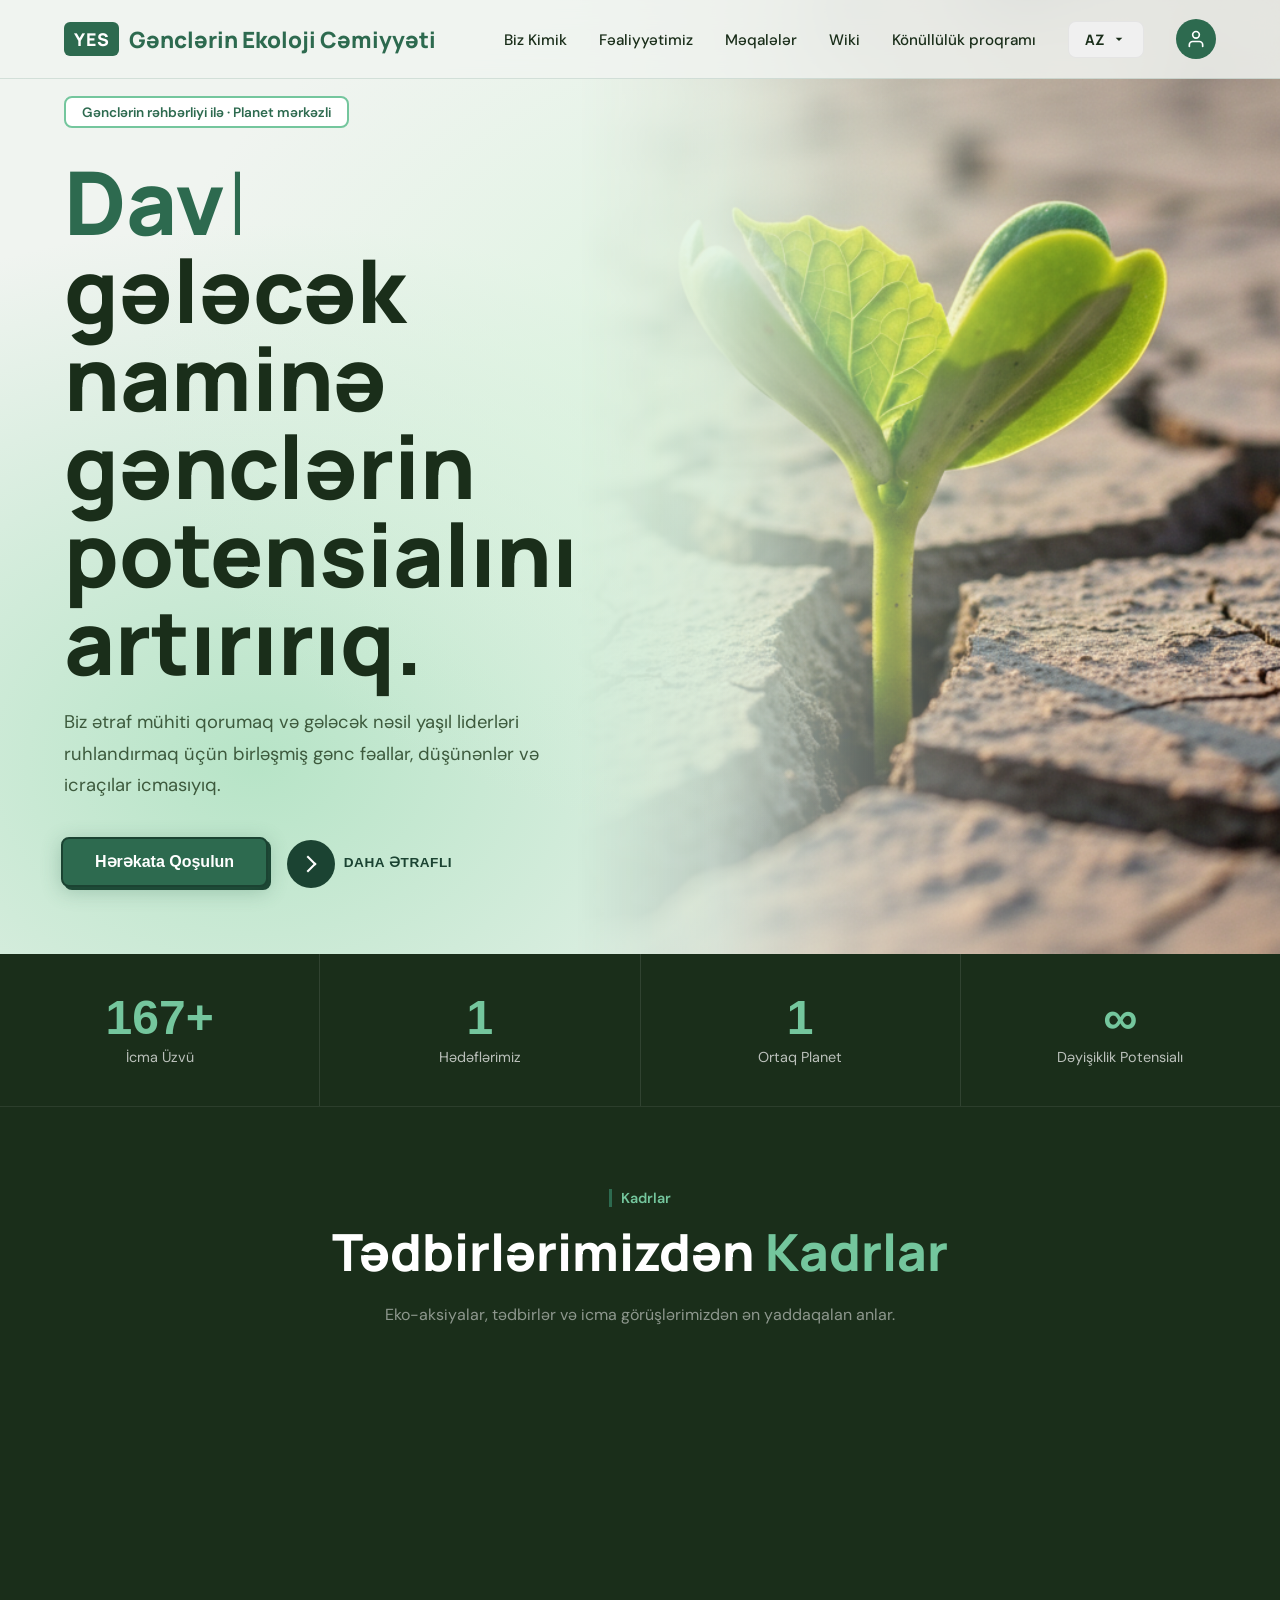
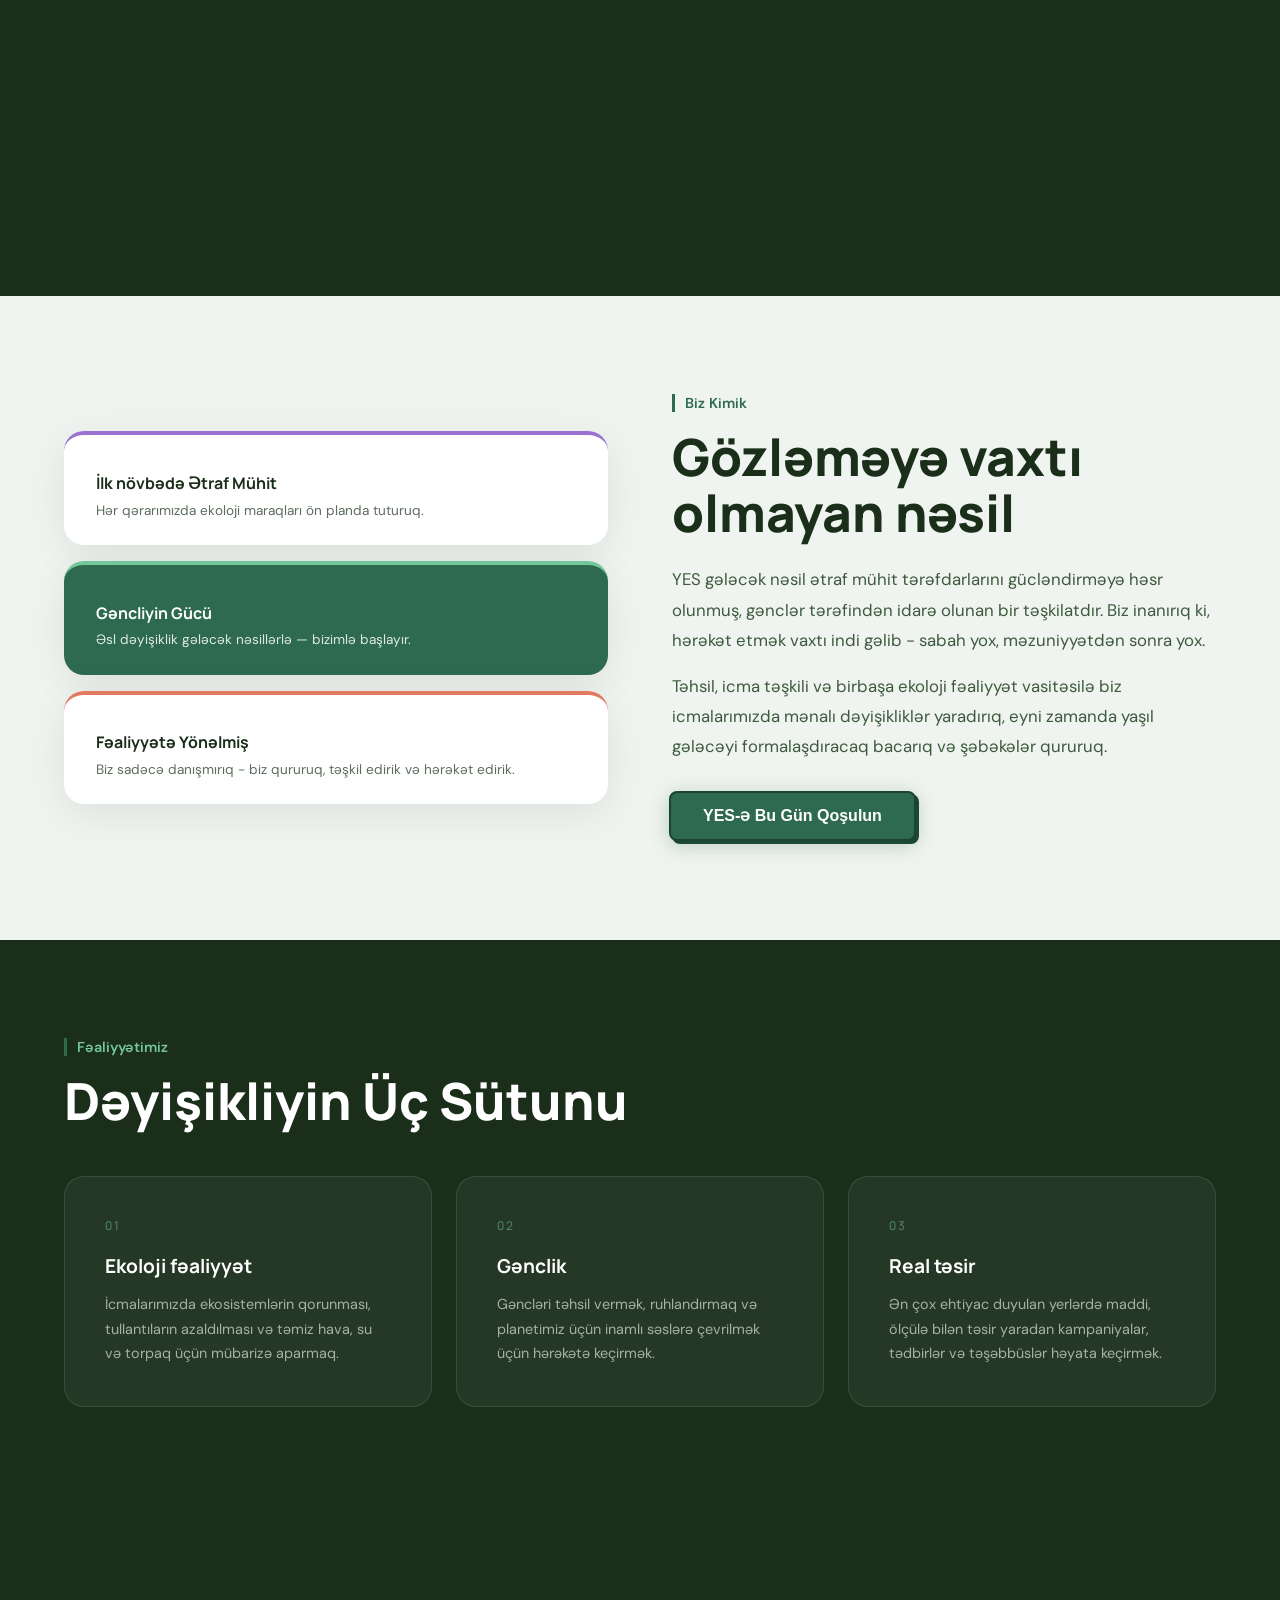
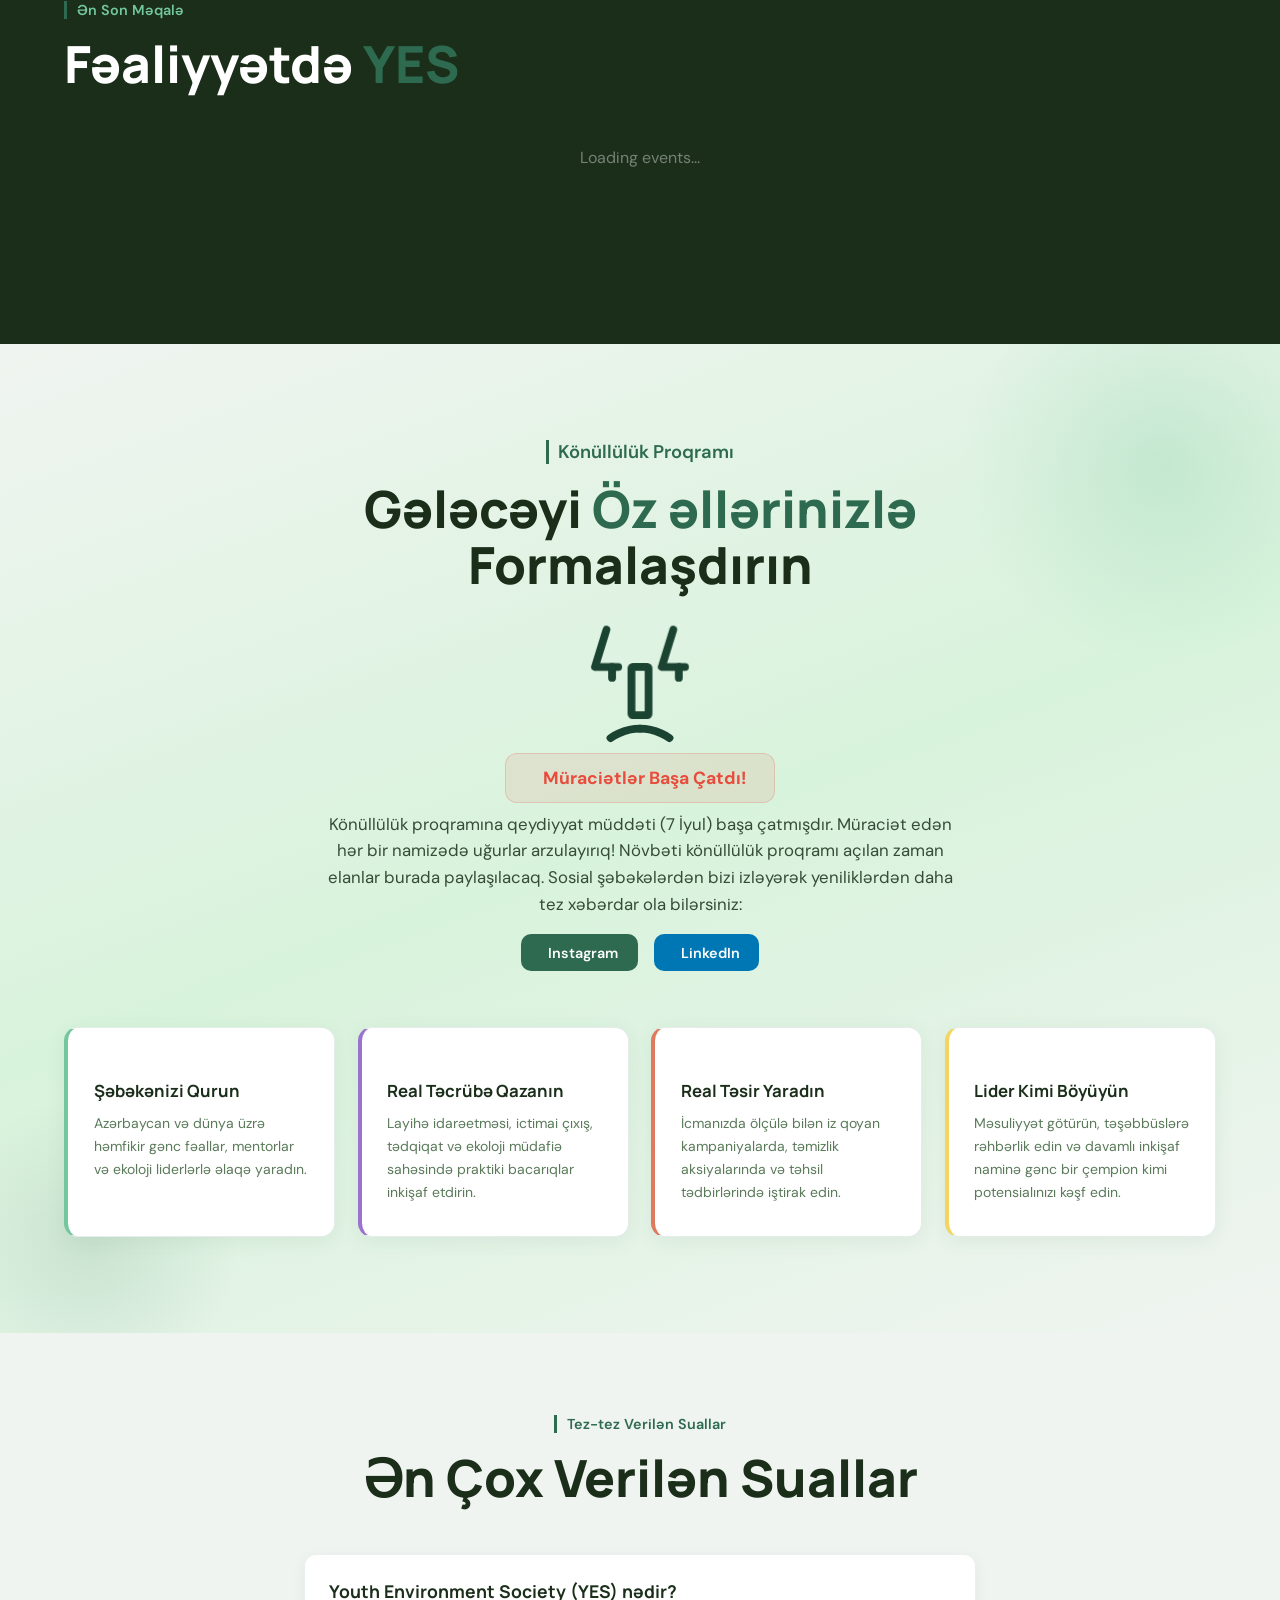
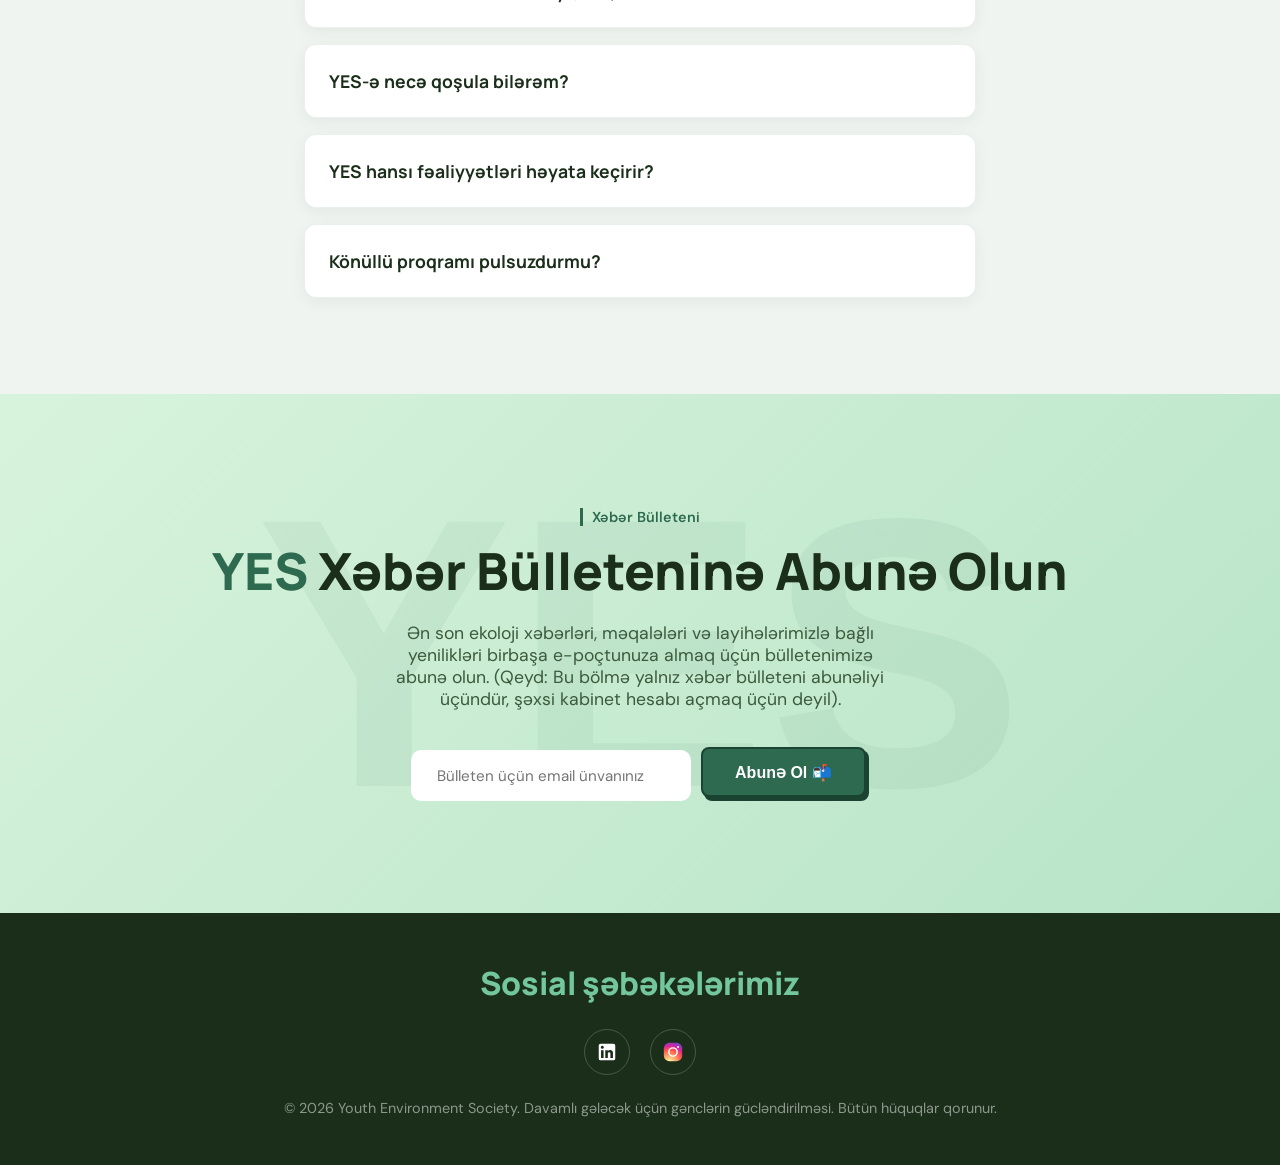
==== az/index.html @ 0f1dcfd1 "Replace auth modal with Uiverse monkey card (ilkhoeri) - animated avatar with show/hide password" ====
<!DOCTYPE html>
<html lang="az">

<head>
  <base href="../">
  <meta charset="UTF-8">
  <meta name="viewport" content="width=device-width, initial-scale=1.0">
  <title>Youth Environment Society — Gənclər Ekoloji Cəmiyyəti (YES)</title>
  <link rel="alternate" hreflang="az" href="https://youthensoc.org/az/" />
  <link rel="alternate" hreflang="en" href="https://youthensoc.org/" />
  <link rel="alternate" hreflang="x-default" href="https://youthensoc.org/" />
  <link
    href="https://fonts.googleapis.com/css2?family=Manrope:wght@700;800&family=DM+Sans:opsz,wght@9..40,400;9..40,500;9..40,600&display=swap"
    rel="stylesheet">
  <link rel="stylesheet" href="https://unpkg.com/@phosphor-icons/web@2.1.1/src/regular/style.css">
  <link rel="apple-touch-icon" sizes="180x180" href="favicon/apple-touch-icon.png">
  <link rel="icon" type="image/png" sizes="32x32" href="favicon/favicon-32x32.png">
  <link rel="icon" type="image/png" sizes="16x16" href="favicon/favicon-16x16.png">
  <link rel="manifest" href="favicon/site.webmanifest">
  <link rel="shortcut icon" href="favicon/favicon.ico">
  <link rel="stylesheet" href="css/accessibility.css?v=2.1">

  <!-- SEO Meta Tags -->
  <meta name="description"
    content="Youth Environment Society (YES) — Azərbaycanın gənc ekoloji liderləri üçün platforma. Könüllülük, ekoloji təhsil və davamlı gələcək naminə fəaliyyət.">
  <meta name="keywords"
    content="youth environment society, YES Azerbaijan, ekoloji gənclər, könüllülük, davamlılıq, ətraf mühit">
  <meta name="robots" content="index, follow">
  <meta name="author" content="Youth Environment Society — YES">
  <link rel="canonical" href="https://youthensoc.org/">

  <!-- Open Graph / Social Media -->
  <meta property="og:type" content="website">
  <meta property="og:url" content="https://youthensoc.org/">
  <meta property="og:title" content="Youth Environment Society — YES">
  <meta property="og:description"
    content="Empowering the next generation of environmental advocates for a sustainable future. Join Azerbaijan's youth-led green movement.">
  <meta property="og:image" content="https://youthensoc.org/plant-image.png">
  <meta property="og:image:width" content="1200">
  <meta property="og:image:height" content="630">
  <meta property="og:image:alt" content="Youth Environment Society — YES">
  <meta property="og:locale" content="en_US">
  <meta property="og:locale:alternate" content="az_AZ">
  <meta property="og:site_name" content="Youth Environment Society — YES">

  <!-- Twitter -->
  <meta name="twitter:card" content="summary_large_image">
  <meta name="twitter:url" content="https://youthensoc.org/">
  <meta name="twitter:title" content="Youth Environment Society — YES">
  <meta name="twitter:description"
    content="Empowering the next generation of environmental advocates for a sustainable future.">
  <meta name="twitter:image" content="https://youthensoc.org/plant-image.png">
  <meta name="twitter:site" content="@youthensoc">

  <!-- JSON-LD: Organization -->
  <script type="application/ld+json">
  {
    "@context": "https://schema.org",
    "@type": "Organization",
    "name": "Youth Environment Society",
    "alternateName": "YES",
    "url": "https://youthensoc.org/",
    "logo": "https://youthensoc.org/favicon/apple-touch-icon.png",
    "image": "https://youthensoc.org/plant-image.png",
    "description": "Youth Environment Society (YES) is a youth-led organization in Azerbaijan dedicated to empowering the next generation of environmental advocates through education, community organizing, and direct environmental action.",
    "foundingDate": "2024",
    "areaServed": "Azerbaijan",
    "knowsAbout": ["Environmental Advocacy", "Sustainability", "Youth Empowerment", "Climate Change", "Ecology"],
    "sameAs": [
      "https://www.instagram.com/youthensoc",
      "https://www.linkedin.com/company/youth-environment-society-yes/"
    ],
    "contactPoint": {
      "@type": "ContactPoint",
      "contactType": "General Inquiry",
      "url": "https://youthensoc.org/#join"
    }
  }
  </script>

  <!-- JSON-LD: FAQ -->
  <script type="application/ld+json">
  {
    "@context": "https://schema.org",
    "@type": "FAQPage",
    "mainEntity": [
      {
        "@type": "Question",
        "name": "What is Youth Environment Society (YES)?",
        "acceptedAnswer": {
          "@type": "Answer",
          "text": "Youth Environment Society (YES) is a youth-led environmental organization in Azerbaijan that empowers young people through education, community organizing, and direct environmental action for a sustainable future."
        }
      },
      {
        "@type": "Question",
        "name": "How can I join YES?",
        "acceptedAnswer": {
          "@type": "Answer",
          "text": "You can join YES by signing up on our website at youthensoc.org/#join or by registering as a volunteer through our volunteer program. It's free and open to all youth."
        }
      },
      {
        "@type": "Question",
        "name": "What does YES do?",
        "acceptedAnswer": {
          "@type": "Answer",
          "text": "YES focuses on three pillars: Environment (protecting ecosystems and advocating for clean air, water, and land), Youth (educating and mobilizing young people), and Action (running campaigns, events, and initiatives that create real impact)."
        }
      },
      {
        "@type": "Question",
        "name": "Is the volunteer program free?",
        "acceptedAnswer": {
          "@type": "Answer",
          "text": "Yes, the YES volunteer program is completely free to join and open to all youth. Registration takes only 2 minutes."
        }
      }
    ]
  }
  </script>


  <style>
    :root {
      --green: #2d6a4f;
      --lime: #74c69d;
      --bright: #b7e4c7;
      --yellow: #f4d35e;
      --pink: #e07a5f;
      --purple: #9b72cf;
      --bg: #f0f4f0;
      --dark: #1a2e1a;
    }

    * {
      margin: 0;
      padding: 0;
      box-sizing: border-box;
    }

    html {
      scroll-behavior: auto;
    }

    body {
      font-family: 'DM Sans', sans-serif;
      background: var(--bg);
      color: var(--dark);
      overflow-x: hidden;
    }

    /* NAV */
    nav {
      position: fixed;
      top: 0;
      width: 100%;
      z-index: 100;
      display: flex;
      align-items: center;
      justify-content: space-between;
      padding: 1.2rem 5%;
      background: rgba(240, 244, 240, 0.85);
      backdrop-filter: blur(12px);
      border-bottom: 1px solid rgba(45, 106, 79, 0.15);
    }

    .logo {
      display: flex;
      align-items: center;
      gap: 0.6rem;
      font-family: 'Manrope', sans-serif;
      font-weight: 800;
      font-size: 1.4rem;
      color: var(--green);
      text-decoration: none;
    }

    .logo-badge {
      background: var(--green);
      color: white;
      padding: 0.3rem 0.6rem;
      border-radius: 6px;
      font-size: 1.1rem;
      letter-spacing: 1px;
    }

    .nav-links {
      display: flex;
      gap: 2rem;
      list-style: none;
    }

    .nav-links a {
      font-size: 0.95rem;
      color: var(--dark);
      text-decoration: none;
      font-weight: 500;
      transition: color 0.2s;
    }

    .nav-links a:hover {
      color: var(--green);
    }

    .nav-cta {
      background: var(--green);
      color: white;
      padding: 0.6rem 1.4rem;
      border-radius: 10px;
      font-size: 0.9rem;
      font-weight: 600;
      text-decoration: none;
      transition: background 0.2s, transform 0.2s;
    }

    .nav-right {
      display: flex;
      align-items: center;
      gap: 2rem;
    }

    .menu-btn {
      display: none;
      background: none;
      border: none;
      color: var(--dark);
      cursor: pointer;
      z-index: 1002;
      padding: 0.5rem;
    }

    /* Language Dropdown */
    .lang-dropdown {
      position: relative;
      display: inline-block;
      z-index: 1000;
    }

    .lang-current {
      background: #f0f0f0;
      color: var(--dark);
      border: 1px solid rgba(0, 0, 0, 0.05);
      padding: 0.5rem 1rem;
      border-radius: 8px;
      font-size: 0.9rem;
      font-weight: 700;
      cursor: pointer;
      display: flex;
      align-items: center;
      gap: 0.4rem;
      font-family: 'Manrope', sans-serif;
      transition: background 0.2s;
    }

    .lang-current:hover {
      background: #e8e8e8;
    }

    .lang-current svg {
      width: 16px;
      height: 16px;
      fill: currentColor;
      transition: transform 0.2s;
    }

    .lang-dropdown:hover .lang-current svg {
      transform: rotate(180deg);
    }

    .lang-options {
      position: absolute;
      top: 100%;
      right: 0;
      background: white;
      border-radius: 12px;
      box-shadow: 0 10px 30px rgba(0, 0, 0, 0.1);
      padding: 0.5rem;
      min-width: 80px;
      opacity: 0;
      visibility: hidden;
      transform: translateY(10px);
      transition: all 0.2s cubic-bezier(0.165, 0.84, 0.44, 1);
      margin-top: 0.5rem;
    }

    .lang-dropdown:hover .lang-options {
      opacity: 1;
      visibility: visible;
      transform: translateY(0);
    }

    .lang-options button {
      display: block;
      width: 100%;
      padding: 0.5rem 1rem;
      border: none;
      background: none;
      color: var(--dark);
      text-align: left;
      font-size: 0.85rem;
      font-weight: 600;
      cursor: pointer;
      border-radius: 8px;
      font-family: 'DM Sans', sans-serif;
    }

    .lang-options button:hover {
      background: var(--bg);
      color: var(--green);
    }

    .lang-options button.active {
      background: rgba(45, 106, 79, 0.1);
      color: var(--green);
    }

    /* HERO */
    .hero {
      min-height: 100vh;
      display: flex;
      align-items: center;
      padding: 6rem 5% 4rem;
      position: relative;
      overflow: hidden;
    }

    .hero-bg {
      position: absolute;
      inset: 0;
      z-index: 0;
      background: radial-gradient(ellipse at 70% 40%, #d8f3dc 0%, transparent 60%),
        radial-gradient(ellipse at 20% 80%, #b7e4c7 0%, transparent 50%);
    }

    /* ── PLANT IMAGE (v2 only) ── */
    .hero-plant {
      position: absolute;
      right: 0;
      top: 0;
      height: 100%;
      width: 55%;
      z-index: 1;
      pointer-events: none;
    }

    .hero-plant img {
      position: absolute;
      right: 0;
      top: 0;
      height: 100%;
      width: 100%;
      object-fit: cover;
      object-position: center top;
      /* fade from transparent on left → fully visible on right */
      -webkit-mask-image: linear-gradient(to right, transparent 0%, rgba(0, 0, 0, 0.15) 20%, rgba(0, 0, 0, 0.55) 40%, rgba(0, 0, 0, 0.85) 65%, black 100%);
      mask-image: linear-gradient(to right, transparent 0%, rgba(0, 0, 0, 0.15) 20%, rgba(0, 0, 0, 0.55) 40%, rgba(0, 0, 0, 0.85) 65%, black 100%);
    }



    .hero-content {
      position: relative;
      z-index: 2;
      max-width: 620px;
    }

    .hero-tag {
      display: inline-flex;
      align-items: center;
      gap: 0.4rem;
      background: white;
      border: 2px solid var(--lime);
      padding: 0.35rem 1rem;
      border-radius: 8px;
      font-size: 0.85rem;
      font-weight: 600;
      color: var(--green);
      margin-bottom: 1.8rem;
      animation: fadeUp 0.7s ease both;
    }



    h1 {
      font-family: 'Manrope', sans-serif;
      font-size: clamp(3rem, 7vw, 5.5rem);
      font-weight: 800;
      line-height: 1.0;
      color: var(--dark);
      margin-bottom: 1.4rem;
      /* No opacity:0 start — H1 must be visible immediately for SEO */
      animation: fadeUpVisible 0.4s ease;
    }

    h1 em {
      color: var(--green);
      font-style: normal;
    }

    .hero-typewriter-line {
      display: inline-block;
      min-height: 1em;
      line-height: 1.0;
    }

    .hero-typewriter {
      color: var(--green);
      font-style: normal;
      display: inline-block;
      min-height: 1em;
      vertical-align: baseline;
    }

    .typewriter-cursor {
      display: inline-block;
      color: var(--green);
      font-weight: 300;
      margin-left: 2px;
      animation: typewriterBlink 0.9s steps(2, start) infinite;
      user-select: none;
      vertical-align: baseline;
    }

    .hero-future-word {
      display: inline-block;
    }

    @keyframes typewriterBlink {
      0%, 100% {
        opacity: 1;
      }
      50% {
        opacity: 0;
      }
    }

    .hero-sub {
      font-size: 1.15rem;
      line-height: 1.7;
      color: #3d5a3d;
      max-width: 480px;
      margin-bottom: 2.4rem;
      animation: fadeUp 0.7s 0.2s ease both;
    }

    .hero-btns {
      display: flex;
      gap: 1rem;
      flex-wrap: wrap;
      animation: fadeUp 0.7s 0.3s ease both;
    }

    /* ── Neo-Brutalist Button ── */
    .neo-btn-wrap {
      --nb-color: #2d6a4f;
      --nb-shadow: #1b4332;
      --nb-text: #ffffff;
      --nb-radius: 8px;
      display: inline-block;
      background: var(--nb-shadow);
      border-radius: var(--nb-radius);
      text-decoration: none;
    }

    .neo-btn-wrap .btn-primary,
    .neo-btn-wrap.btn-primary {
      display: block;
      background: var(--nb-color);
      color: var(--nb-text);
      padding: 0.85rem 2rem;
      border-radius: var(--nb-radius);
      font-weight: 700;
      font-size: 1rem;
      text-decoration: none;
      border: 2.5px solid var(--nb-shadow);
      transform: translate(-3px, -3px);
      transition: transform 0.12s ease, box-shadow 0.12s ease;
      cursor: pointer;
      font-family: 'Space Grotesk', sans-serif;
      white-space: nowrap;
    }

    .neo-btn-wrap:hover .btn-primary,
    .neo-btn-wrap.btn-primary:hover {
      transform: translate(-5px, -5px);
    }

    .neo-btn-wrap:active .btn-primary,
    .neo-btn-wrap.btn-primary:active {
      transform: translate(0, 0);
    }

    /* Fallback bare .btn-primary (not wrapped) */
    .btn-primary {
      background: var(--green);
      color: white;
      padding: 0.85rem 2rem;
      border-radius: 10px;
      font-weight: 700;
      font-size: 1rem;
      text-decoration: none;
      transition: transform 0.2s, box-shadow 0.2s;
      box-shadow: 0 4px 20px rgba(45, 106, 79, 0.3);
    }

    .btn-primary:hover {
      transform: translateY(-3px);
      box-shadow: 0 8px 30px rgba(45, 106, 79, 0.4);
    }

    /* ── Animated Learn More Button (circle-arrow style) ── */
    .btn-secondary {
      position: relative;
      display: inline-block;
      cursor: pointer;
      outline: none;
      border: 0;
      vertical-align: middle;
      text-decoration: none;
      background: transparent;
      padding: 0;
      font-size: inherit;
      font-family: inherit;
      width: 12rem;
      height: auto;
    }

    .btn-secondary .circle {
      transition: all 0.45s cubic-bezier(0.65, 0, 0.076, 1);
      position: relative;
      display: block;
      margin: 0;
      width: 3rem;
      height: 3rem;
      background: #1b4332;
      border-radius: 1.625rem;
    }

    .btn-secondary .circle .icon {
      transition: all 0.45s cubic-bezier(0.65, 0, 0.076, 1);
      position: absolute;
      top: 0;
      bottom: 0;
      margin: auto;
      background: #fff;
    }

    .btn-secondary .circle .icon.arrow {
      transition: all 0.45s cubic-bezier(0.65, 0, 0.076, 1);
      left: 0.625rem;
      width: 1.125rem;
      height: 0.125rem;
      background: none;
    }

    .btn-secondary .circle .icon.arrow::before {
      position: absolute;
      content: "";
      top: -0.29rem;
      right: 0.0625rem;
      width: 0.625rem;
      height: 0.625rem;
      border-top: 0.125rem solid #fff;
      border-right: 0.125rem solid #fff;
      transform: rotate(45deg);
    }

    .btn-secondary .button-text {
      transition: all 0.45s cubic-bezier(0.65, 0, 0.076, 1);
      position: absolute;
      top: 0;
      left: 0;
      right: 0;
      bottom: 0;
      padding: 0.75rem 0;
      margin: 0 0 0 1.85rem;
      color: #1b4332;
      font-weight: 700;
      line-height: 1.6;
      text-align: center;
      text-transform: uppercase;
      font-family: 'Space Grotesk', sans-serif;
      font-size: 0.85rem;
      letter-spacing: 0.04em;
    }

    .btn-secondary:hover .circle {
      width: 100%;
    }

    .btn-secondary:hover .circle .icon.arrow {
      background: #fff;
      transform: translate(1rem, 0);
    }

    .btn-secondary:hover .button-text {
      color: #fff;
    }

    @keyframes fadeUp {
      from {
        opacity: 0;
        transform: translateY(24px);
      }

      to {
        opacity: 1;
        transform: translateY(0);
      }
    }

    /* H1-safe animation: starts visible, no opacity:0 flash */
    @keyframes fadeUpVisible {
      from {
        opacity: 1;
        transform: translateY(10px);
      }

      to {
        opacity: 1;
        transform: translateY(0);
      }
    }

    /* STATS */
    .stats {
      display: flex;
      gap: 0;
      flex-wrap: wrap;
      background: var(--dark);
      color: white;
      padding: 0;
    }

    .stat {
      flex: 1;
      min-width: 200px;
      padding: 2.5rem 3rem;
      border-right: 1px solid rgba(255, 255, 255, 0.1);
      text-align: center;
      transition: background 0.3s;
    }

    .stat:last-child {
      border-right: none;
    }

    .stat:hover {
      background: var(--green);
    }

    .stat-number {
      font-family: 'Space Grotesk', sans-serif;
      font-size: 3rem;
      font-weight: 800;
      color: var(--lime);
      line-height: 1;
    }

    .stat-label {
      font-size: 0.9rem;
      opacity: 0.7;
      margin-top: 0.4rem;
    }

    /* WHO WE ARE */
    .section {
      padding: 6rem 5%;
    }

    .section-tag {
      font-family: 'DM Sans', sans-serif;
      font-weight: 600;
      font-size: 0.9rem;
      letter-spacing: 0;
      text-transform: none;
      color: var(--green);
      margin-bottom: 1rem;
      border-left: 3px solid var(--green);
      padding-left: 0.6rem;
      display: inline-block;
    }

    .section-title {
      font-family: 'Manrope', sans-serif;
      font-weight: 800;
      font-size: clamp(2rem, 4vw, 3.2rem);
      line-height: 1.1;
      color: var(--dark);
      margin-bottom: 1.5rem;
    }

    .who-grid {
      display: grid;
      grid-template-columns: 1fr 1fr;
      gap: 4rem;
      align-items: center;
    }

    .who-visual {
      display: flex;
      flex-direction: column;
      gap: 1rem;
    }

    .who-card {
      flex: 1;
      background: white;
      border-radius: 20px;
      padding: 1.5rem 2rem;
      box-shadow: 0 10px 40px rgba(0, 0, 0, 0.08);
    }

    .wc1 {
      border-top: 4px solid var(--purple);
    }

    .wc2 {
      border-top: 4px solid var(--pink);
    }

    .wc3 {
      border-top: 4px solid var(--lime);
      background: var(--green);
      color: white;
    }

    .wc-icon {
      font-size: 2rem;
      margin-bottom: 0.8rem;
      color: var(--green);
      line-height: 1;
    }

    .wc3 .wc-icon {
      color: var(--lime);
    }

    .wc-title {
      font-family: 'Manrope', sans-serif;
      font-weight: 700;
      font-size: 1rem;
      margin-bottom: 0.4rem;
    }

    .wc-desc {
      font-size: 0.85rem;
      opacity: 0.7;
      line-height: 1.5;
    }

    .wc3 .wc-desc {
      opacity: 0.85;
    }

    .who-text p {
      font-size: 1.05rem;
      line-height: 1.8;
      color: #3d5a3d;
      margin-bottom: 1rem;
    }

    /* PILLARS */
    .pillars {
      background: var(--dark);
    }

    .pillars .section-title {
      color: white;
    }

    .pillars .section-tag {
      color: var(--lime);
    }

    .pillars-grid {
      display: grid;
      grid-template-columns: repeat(3, 1fr);
      gap: 1.5rem;
      margin-top: 3rem;
    }

    .pillar {
      background: rgba(255, 255, 255, 0.05);
      border: 1px solid rgba(255, 255, 255, 0.1);
      border-radius: 20px;
      padding: 2.5rem;
      transition: background 0.3s, transform 0.3s;
      cursor: default;
    }

    .pillar:hover {
      background: rgba(116, 198, 157, 0.12);
    }

    .pillar-num {
      font-family: 'Manrope', sans-serif;
      font-size: 0.75rem;
      letter-spacing: 2px;
      color: var(--lime);
      opacity: 0.6;
      margin-bottom: 1rem;
    }

    .pillar-icon {
      font-size: 2rem;
      margin-bottom: 1.2rem;
      color: var(--lime);
      line-height: 1;
    }

    .pillar h3 {
      font-family: 'Manrope', sans-serif;
      font-weight: 700;
      font-size: 1.2rem;
      color: white;
      margin-bottom: 0.8rem;
    }

    .pillar p {
      font-size: 0.9rem;
      color: rgba(255, 255, 255, 0.6);
      line-height: 1.7;
    }

    /* JOIN */
    .join {
      text-align: center;
      padding: 7rem 5%;
      background: linear-gradient(135deg, #d8f3dc 0%, #b7e4c7 100%);
      position: relative;
      overflow: hidden;
    }

    .join::before {
      content: 'YES';
      position: absolute;
      font-family: 'Space Grotesk', sans-serif;
      font-weight: 800;
      font-size: 30vw;
      color: rgba(45, 106, 79, 0.06);
      top: 50%;
      left: 50%;
      transform: translate(-50%, -50%);
      white-space: nowrap;
      pointer-events: none;
    }

    .join .section-title {
      position: relative;
    }

    .join p {
      font-size: 1.1rem;
      color: #3d5a3d;
      max-width: 500px;
      margin: 0 auto 2.5rem;
      position: relative;
    }

    .join-form {
      display: flex;
      gap: 0.8rem;
      justify-content: center;
      flex-wrap: wrap;
      position: relative;
    }

    .join-form input {
      padding: 0.85rem 1.5rem;
      border-radius: 10px;
      border: 2px solid transparent;
      background: white;
      font-family: 'DM Sans', sans-serif;
      font-size: 0.95rem;
      width: 280px;
      outline: none;
      transition: border-color 0.2s;
    }

    .join-form input:focus {
      border-color: var(--green);
    }

    /* Neo-Brutalist subscribe button */
    .join-form .nb-subscribe-wrap {
      display: inline-block;
      background: #1b4332;
      border-radius: 8px;
    }

    .join-form button {
      background: #2d6a4f;
      color: white;
      padding: 0.85rem 2rem;
      border-radius: 8px;
      font-weight: 700;
      font-size: 1rem;
      border: 2.5px solid #1b4332;
      cursor: pointer;
      font-family: 'Space Grotesk', sans-serif;
      transform: translate(-3px, -3px);
      transition: transform 0.12s ease;
      display: block;
    }

    .join-form button:hover:not(:disabled) {
      transform: translate(-5px, -5px);
    }

    .join-form button:active:not(:disabled) {
      transform: translate(0, 0);
    }

    .join-form button:disabled {
      opacity: 0.65;
      cursor: not-allowed;
      transform: translate(-3px, -3px);
    }

    .form-msg {
      width: 100%;
      text-align: center;
      font-size: 0.95rem;
      font-weight: 600;
      margin-top: 0.8rem;
      padding: 0.6rem 1.2rem;
      border-radius: 8px;
      display: none;
    }

    .form-msg.success {
      background: rgba(45, 106, 79, 0.12);
      color: var(--green);
      display: block;
    }

    .form-msg.error {
      background: rgba(224, 122, 95, 0.15);
      color: #b94a2c;
      display: block;
    }

    .form-msg.dup {
      background: rgba(244, 211, 94, 0.3);
      color: #7a6200;
      display: block;
    }

    /* FOOTER */
    footer {
      background: var(--dark);
      color: white;
      padding: 3rem 5%;
      text-align: center;
    }

    .footer-logo {
      font-family: 'Manrope', sans-serif;
      font-weight: 800;
      font-size: 2rem;
      color: var(--lime);
      margin-bottom: 1rem;
    }

    footer p {
      opacity: 0.5;
      font-size: 0.9rem;
    }

    .social-links {
      display: flex;
      justify-content: center;
      gap: 1.2rem;
      margin: 1.5rem 0;
      list-style: none;
    }

    .social-links a {
      width: 46px;
      height: 46px;
      border-radius: 50%;
      border: 1px solid rgba(255, 255, 255, 0.2);
      display: flex;
      align-items: center;
      justify-content: center;
      color: white;
      text-decoration: none;
      transition: background 0.2s, border-color 0.2s, transform 0.2s;
    }

    .social-links a:hover {
      background: rgba(225, 48, 108, 0.25);
      border-color: #e1306c;
      transform: scale(1.12);
    }

    .social-links a.linkedin:hover {
      background: rgba(0, 119, 181, 0.25);
      border-color: #0077b5;
    }

    .social-links a svg {
      width: 22px;
      height: 22px;
    }

    /* ─── RESPONSIVE ──────────────────────────────────── */

    /* ── PHOTO CAROUSEL SECTION ── */
    .photo-carousel-section {
      background: var(--dark);
      border-top: 1px solid rgba(255, 255, 255, 0.08);
      padding: 5rem 0 4rem;
      overflow: hidden;
    }

    .carousel-header {
      text-align: center;
      padding: 0 5%;
      margin-bottom: 3rem;
    }

    .carousel-header .section-tag {
      color: var(--lime);
    }

    .carousel-header .section-title {
      color: white;
    }

    .carousel-sub {
      color: rgba(255, 255, 255, 0.5);
      font-size: 1rem;
      margin-top: 0.5rem;
    }

    .marquee-outer {
      display: flex;
      flex-direction: column;
      gap: 1.2rem;
    }

    .marquee-track {
      display: flex;
      overflow: hidden;
      width: 100%;
      user-select: none;
      /* Edge fade mask */
      -webkit-mask-image: linear-gradient(to right, transparent 0%, black 8%, black 92%, transparent 100%);
      mask-image: linear-gradient(to right, transparent 0%, black 8%, black 92%, transparent 100%);
    }

    .marquee-inner {
      display: flex;
      gap: 1.2rem;
      flex-shrink: 0;
      padding-right: 1.2rem;
      will-change: transform;
    }

    /* Row 1 — continuously scrolls left */
    .marquee-track-1 .marquee-inner {
      animation: marqueeScrollLeft 55s linear infinite !important;
    }

    /* Row 2 — continuously scrolls right */
    .marquee-track-2 .marquee-inner {
      animation: marqueeScrollRight 55s linear infinite !important;
    }

    @keyframes marqueeScrollLeft {
      0%   { transform: translate3d(0, 0, 0); }
      100% { transform: translate3d(-100%, 0, 0); }
    }

    @keyframes marqueeScrollRight {
      0%   { transform: translate3d(-100%, 0, 0); }
      100% { transform: translate3d(0, 0, 0); }
    }

    .photo-slide {
      flex-shrink: 0;
      width: 320px;
      height: 220px;
      border-radius: 16px;
      overflow: hidden;
      position: relative;
      cursor: pointer;
      background: rgba(255, 255, 255, 0.04);
    }

    .photo-slide img {
      width: 100%;
      height: 100%;
      object-fit: cover;
      object-position: center;
      display: block;
      transition: transform 0.5s ease, filter 0.3s ease;
      filter: brightness(0.92);
    }

    .photo-slide:hover img {
      transform: scale(1.05);
      filter: brightness(1);
    }

    .slide-label {
      position: absolute;
      bottom: 0;
      left: 0;
      right: 0;
      padding: 0.8rem 1rem;
      background: linear-gradient(to top, rgba(15, 36, 21, 0.95) 0%, rgba(15, 36, 21, 0.6) 60%, transparent 100%);
      color: white;
      font-size: 0.84rem;
      font-weight: 700;
      font-family: 'Space Grotesk', sans-serif;
      letter-spacing: 0.5px;
      opacity: 0;
      transform: translateY(4px);
      transition: opacity 0.3s ease, transform 0.3s ease;
    }

    .photo-slide:hover .slide-label {
      opacity: 1;
      transform: translateY(0);
    }

    @media (max-width: 768px) {
      .photo-slide { width: 250px; height: 175px; border-radius: 12px; }
      .marquee-inner { gap: 0.8rem; padding-right: 0.8rem; }
      .photo-carousel-section { padding: 3.5rem 0 2.5rem; }
    }

    /* Tablet – 1024px */
    /* GALLERY */

    .gallery-grid {
      display: grid;
      grid-template-columns: repeat(auto-fit, minmax(300px, 1fr));
      gap: 1.5rem;
      margin-top: 3rem;
    }

    .event-card {
      background: rgba(255, 255, 255, 0.05);
      border: 1px solid rgba(255, 255, 255, 0.1);
      border-radius: 20px;
      overflow: hidden;
      transition: transform 0.3s ease, background 0.3s;
    }

    .event-card:hover {
      background: rgba(116, 198, 157, 0.12);
    }

    .event-img {
      width: 100%;
      height: 220px;
      object-fit: cover;
      opacity: 0.9;
    }

    .event-info {
      padding: 1.5rem;
      display: flex;
      flex-direction: column;
      gap: 0.5rem;
      position: relative;
    }

    .event-info h3 {
      color: white;
      margin-bottom: 0.2rem;
      font-family: 'Space Grotesk', sans-serif;
      font-size: 1.1rem;
    }

    .event-info p {
      font-size: 0.85rem;
      color: rgba(255, 255, 255, 0.6);
      line-height: 1.5;
      display: -webkit-box;
      -webkit-line-clamp: 3;
      line-clamp: 3;
      -webkit-box-orient: vertical;
      overflow: hidden;
      margin-bottom: 3rem;
      /* Space for sharing button */
    }

    .card-share-btn {
      position: absolute;
      bottom: 1.2rem;
      right: 1.2rem;
      background: rgba(255, 255, 255, 0.1);
      color: white;
      border: 1px solid rgba(255, 255, 255, 0.2);
      border-radius: 50%;
      width: 36px;
      height: 36px;
      display: flex;
      align-items: center;
      justify-content: center;
      cursor: pointer;
      transition: all 0.2s ease;
      font-size: 1rem;
    }

    .card-share-btn:hover {
      background: var(--green);
      border-color: var(--green);
      transform: scale(1.1);
    }

    @media (max-width: 1024px) {
      .who-grid {
        gap: 2.5rem;
      }

      .wc1 {
        width: 200px;
      }

      .wc2 {
        width: 190px;
      }

      .wc3 {
        width: 180px;
      }

      .pillars-grid {
        grid-template-columns: repeat(2, 1fr);
      }

      h1 {
        font-size: clamp(2.4rem, 6vw, 4.5rem);
      }

      .hero-plant {
        width: 48%;
      }
    }

    /* Mobile – 768px */
    @media (max-width: 768px) {

      /* NAV */
      nav {
        padding: 1rem 4%;
        gap: 0.5rem;
      }

      .nav-right {
        gap: 0.8rem;
      }

      .nav-links {
        display: flex;
        flex-direction: column;
        position: fixed;
        top: 0;
        right: -100%;
        width: 250px;
        height: 100vh;
        background: var(--bg);
        box-shadow: -5px 0 15px rgba(0, 0, 0, 0.1);
        padding: 6rem 2rem 2rem;
        transition: right 0.3s ease;
        z-index: 1001;
      }

      .nav-links.active {
        right: 0;
      }

      .nav-links li {
        width: 100%;
      }

      .nav-links a {
        display: block;
        padding: 1rem 0;
        font-size: 1.1rem;
        border-bottom: 1px solid rgba(0, 0, 0, 0.05);
      }

      .menu-btn {
        display: flex;
        align-items: center;
        justify-content: center;
      }

      .logo {
        font-size: 1.1rem;
      }

      .nav-cta {
        padding: 0.5rem 1rem;
        font-size: 0.82rem;
      }

      /* HERO */
      .hero {
        padding: 6.8rem 4% 3rem;
        min-height: auto;
      }

      .hero-content {
        max-width: 100%;
      }

      /* Plant hidden on small screens so it doesn't crowd text */
      .hero-plant {
        display: none;
      }

      h1 {
        font-size: clamp(2rem, 8vw, 3.2rem);
        line-height: 1.1;
      }

      .hero-sub {
        font-size: 1rem;
        max-width: 100%;
      }

      .hero-btns {
        flex-direction: column;
        align-items: flex-start;
        gap: 0.75rem;
      }

      .btn-primary {
        width: 100%;
        text-align: center;
        padding: 0.8rem 1.5rem;
        font-size: 0.95rem;
      }

      .btn-secondary {
        width: 12rem;
      }

      .neo-btn-wrap {
        width: 100%;
        max-width: 360px;
      }

      .neo-btn-wrap .btn-primary {
        width: 100%;
        box-sizing: border-box;
      }

      .nb-subscribe-wrap {
        width: 100%;
        max-width: 360px;
      }

      .nb-subscribe-wrap button {
        width: 100%;
        box-sizing: border-box;
      }



      /* STATS */
      .stat {
        flex: 1 1 50%;
        min-width: 0;
        padding: 1.8rem 1.5rem;
        border-right: none;
        border-bottom: 1px solid rgba(255, 255, 255, 0.1);
      }

      .stat-number {
        font-size: 2.2rem;
      }

      /* WHO WE ARE */
      .section {
        padding: 4rem 4%;
      }

      .who-grid {
        display: flex;
        flex-direction: column-reverse;
        gap: 2rem;
      }

      .who-visual {
        flex-direction: column;
        gap: 1rem;
        margin-bottom: 1rem;
      }

      .who-card {
        width: 100%;
        padding: 1.5rem 1.8rem;
        min-height: 0;
      }

      /* PILLARS */
      .pillars-grid {
        grid-template-columns: 1fr;
        gap: 1rem;
        margin-top: 2rem;
      }

      .pillar {
        padding: 1.8rem;
      }

      /* JOIN */
      .join {
        padding: 5rem 4%;
      }

      .join-form {
        flex-direction: column;
        align-items: center;
      }

      .join-form input {
        width: 100%;
        max-width: 360px;
      }

      .join-form .btn-primary {
        width: 100%;
        max-width: 360px;
        text-align: center;
      }

      /* FOOTER */
      footer {
        padding: 2.5rem 4%;
      }
    }

    /* Small mobile – 480px */
    @media (max-width: 480px) {
      nav {
        padding: 0.9rem 4%;
      }

      .logo-badge {
        font-size: 0.9rem;
        padding: 0.2rem 0.45rem;
      }

      .logo {
        font-size: 0.95rem;
        gap: 0.4rem;
      }

      .nav-cta {
        font-size: 0.78rem;
        padding: 0.45rem 0.8rem;
      }

      h1 {
        font-size: clamp(1.7rem, 9vw, 2.6rem);
      }

      .section-title {
        font-size: clamp(1.5rem, 6vw, 2rem);
      }

      .stat {
        flex: 1 1 100%;
      }

      .stat-number {
        font-size: 2rem;
      }

      .pillar {
        padding: 1.4rem;
      }

      .footer-logo {
        font-size: 1.5rem;
      }
    }

    /* ─── VOLUNTEER PROGRAM SECTION ──────────────────── */
    .volunteer {
      background: linear-gradient(160deg, #f0f4f0 0%, #d8f3dc 50%, #f0f4f0 100%);
      position: relative;
      overflow: hidden;
    }

    .volunteer::before {
      content: '';
      position: absolute;
      top: -80px;
      right: -80px;
      width: 400px;
      height: 400px;
      background: radial-gradient(circle, rgba(116, 198, 157, 0.25) 0%, transparent 70%);
      pointer-events: none;
    }

    .volunteer::after {
      content: '';
      position: absolute;
      bottom: -60px;
      left: -60px;
      width: 300px;
      height: 300px;
      background: radial-gradient(circle, rgba(45, 106, 79, 0.12) 0%, transparent 70%);
      pointer-events: none;
    }

    .volunteer-header {
      text-align: center;
      max-width: 680px;
      margin: 0 auto 2rem;
      position: relative;
      z-index: 1;
    }

    .volunteer-header .section-tag {
      font-size: 1.15rem;
    }

    .volunteer-header .section-title {
      margin-bottom: 1rem;
    }

    .volunteer-header p {
      font-size: 1.1rem;
      line-height: 1.75;
      color: #3d5a3d;
    }

    .volunteer-cards {
      display: grid;
      grid-template-columns: repeat(4, 1fr);
      gap: 1.4rem;
      position: relative;
      z-index: 1;
    }

    .vol-card {
      background: white;
      border-radius: 14px;
      padding: 2rem 1.6rem;
      box-shadow: 0 4px 20px rgba(45, 106, 79, 0.08);
      transition: transform 0.3s ease, box-shadow 0.3s ease;
      border: 1.5px solid rgba(45, 106, 79, 0.12);
      border-left: 4px solid transparent;
    }

    .vol-card:nth-child(1) {
      border-left-color: var(--lime);
    }

    .vol-card:nth-child(2) {
      border-left-color: var(--purple);
    }

    .vol-card:nth-child(3) {
      border-left-color: var(--pink);
    }

    .vol-card:nth-child(4) {
      border-left-color: var(--yellow);
    }

    .vol-card:hover {
      box-shadow: 0 20px 50px rgba(45, 106, 79, 0.18);
    }

    .vol-card-icon {
      font-size: 1.6rem;
      margin-bottom: 1.2rem;
      display: flex;
      align-items: center;
      justify-content: flex-start;
      color: var(--green);
    }

    .vol-card-icon i {
      font-size: 1.6rem;
    }

    .ph {
      line-height: 1;
    }

    .wc-icon i,
    .pillar-icon i {
      font-size: inherit;
    }

    .vol-card h3 {
      font-family: 'Manrope', sans-serif;
      font-weight: 700;
      font-size: 1.05rem;
      color: var(--dark);
      margin-bottom: 0.6rem;
    }

    .vol-card p {
      font-size: 0.875rem;
      line-height: 1.65;
      color: #5a7a5a;
    }

    .volunteer-cta {
      text-align: center;
      position: relative;
      z-index: 1;
      margin-bottom: 3.5rem;
    }

    .btn-volunteer {
      display: inline-flex;
      align-items: center;
      gap: 0.75rem;
      background: var(--green);
      color: white;
      padding: 1.1rem 3rem;
      border-radius: 10px;
      font-family: 'Manrope', sans-serif;
      font-weight: 700;
      font-size: 1.15rem;
      text-decoration: none;
      transition: transform 0.25s ease, box-shadow 0.25s ease, background 0.25s ease;
      box-shadow: 0 6px 28px rgba(45, 106, 79, 0.38);
      letter-spacing: 0.3px;
    }

    .btn-volunteer:hover {
      transform: translateY(-4px) scale(1.02);
      box-shadow: 0 14px 40px rgba(45, 106, 79, 0.5);
      background: #235c41;
    }

    .btn-volunteer svg {
      width: 22px;
      height: 22px;
      flex-shrink: 0;
    }

    .volunteer-note {
      margin-top: 1rem;
      font-size: 0.85rem;
      color: #6a8f6a;
    }

    /* 404 Face Animation (uiverse.io/preet_7613/new-cougar-63) */
    .volunteer-face-wrapper {
      display: flex;
      justify-content: center;
      align-items: center;
      color: #1b4332;
      margin-bottom: 0.65rem;
    }

    .volunteer-face-wrapper .face {
      width: 100px;
      height: 118px;
      overflow: visible;
    }

    .volunteer-face-wrapper .face__eyes,
    .volunteer-face-wrapper .face__eye-lid,
    .volunteer-face-wrapper .face__mouth-left,
    .volunteer-face-wrapper .face__mouth-right,
    .volunteer-face-wrapper .face__nose,
    .volunteer-face-wrapper .face__pupil {
      animation: face-eyes 1s 0.3s forwards;
    }

    .volunteer-face-wrapper .face__eye-lid,
    .volunteer-face-wrapper .face__pupil {
      animation-duration: 4s;
      animation-delay: 1.3s;
      animation-iteration-count: infinite;
    }

    .volunteer-face-wrapper .face__eye-lid {
      animation-name: face-eye-lid;
    }
    .volunteer-face-wrapper .face__mouth-left {
      animation-name: face-mouth-left;
    }
    .volunteer-face-wrapper .face__mouth-right {
      animation-name: face-mouth-right;
    }
    .volunteer-face-wrapper .face__nose {
      animation-name: face-nose;
    }
    .volunteer-face-wrapper .face__pupil {
      animation-name: face-pupil;
    }

    @keyframes face-eye-lid {
      0%,
      40%,
      45%,
      100% {
        transform: translateY(0);
      }
      42.5% {
        transform: translateY(17.5px);
      }
    }

    @keyframes face-eyes {
      from {
        transform: translateY(112.5px);
      }
      to {
        transform: translateY(15px);
      }
    }

    @keyframes face-pupil {
      0%,
      37.5%,
      40%,
      45%,
      87.5%,
      100% {
        stroke-dashoffset: 0;
        transform: translate(0, 0);
      }
      12.5%,
      25%,
      62.5%,
      75% {
        transform: translate(-35px, 0);
      }
      42.5% {
        stroke-dashoffset: 35;
        transform: translate(0, 17.5px);
      }
    }

    @keyframes face-mouth-left {
      from,
      50% {
        stroke-dashoffset: -102;
      }
      to {
        stroke-dashoffset: 0;
      }
    }

    @keyframes face-mouth-right {
      from,
      50% {
        stroke-dashoffset: 102;
      }
      to {
        stroke-dashoffset: 0;
      }
    }

    @keyframes face-nose {
      from {
        transform: translate(0, 0);
      }
      to {
        transform: translate(0, 22.5px);
      }
    }

    /* FAQ SECTION */
    .faq-section {
      padding: 5rem 5%;
      background: var(--bg);
      max-width: 800px;
      margin: 0 auto;
    }

    .faq-item {
      background: white;
      border-radius: 12px;
      margin-bottom: 1rem;
      box-shadow: 0 4px 15px rgba(0, 0, 0, 0.05);
      overflow: hidden;
      border: 1px solid rgba(45, 106, 79, 0.1);
    }

    .faq-question {
      width: 100%;
      text-align: left;
      padding: 1.5rem;
      background: none;
      border: none;
      font-family: 'Manrope', sans-serif;
      font-weight: 700;
      font-size: 1.1rem;
      color: var(--dark);
      cursor: pointer;
      display: flex;
      justify-content: space-between;
      align-items: center;
      transition: color 0.2s;
    }

    .faq-question:hover {
      color: var(--green);
    }

    .faq-question i {
      font-size: 1.2rem;
      color: var(--green);
      transition: transform 0.3s ease;
    }

    .faq-item.active .faq-question i {
      transform: rotate(180deg);
    }

    .faq-answer {
      padding: 0 1.5rem;
      max-height: 0;
      overflow: hidden;
      transition: max-height 0.3s ease, padding 0.3s ease;
      color: #3d5a3d;
      font-size: 1rem;
      line-height: 1.6;
    }

    .faq-item.active .faq-answer {
      padding: 0 1.5rem 1.5rem;
      max-height: 500px;
    }

    @media (max-width: 1024px) {
      .volunteer-cards {
        grid-template-columns: repeat(2, 1fr);
      }
    }

    @media (max-width: 768px) {
      .volunteer-cards {
        grid-template-columns: 1fr 1fr;
        gap: 1rem;
      }

      .volunteer-cta {
        margin-bottom: 2.5rem;
      }

      .vol-card {
        padding: 1.5rem 1.2rem;
      }

      .btn-volunteer {
        font-size: 1rem;
        padding: 0.95rem 2.2rem;
      }
    }

    @media (max-width: 480px) {
      .volunteer-cards {
        grid-template-columns: 1fr;
      }

      .volunteer-header p {
        font-size: 1rem;
      }
    }

    /* AUTH STYLES */
    .nav-auth-btn {
      background: var(--green); color: white; border: none; padding: 0.6rem 1.2rem;
      border-radius: 12px; font-weight: 700; font-family: 'Space Grotesk', sans-serif;
      cursor: pointer; transition: all 0.2s; font-size: 0.9rem;
    }
    .nav-auth-btn:hover { background: var(--dark); }
    .auth-modal {
      position: fixed; top: 0; left: 0; width: 100%; height: 100%;
      background: rgba(0,0,0,0.6); backdrop-filter: blur(8px); z-index: 10000;
      display: none; align-items: center; justify-content: center; padding: 1rem;
    }
    .auth-modal.show { display: flex; }

    /* ── Uiverse monkey card (ilkhoeri) ── */
    .auth-card {
      --p: 28px;
      --h-form: auto;
      --w-form: 380px;
      --input-px: 0.75rem;
      --input-py: 0.65rem;
      --submit-h: 42px;
      --blind-w: 64px;
      --space-y: 0.5rem;
      width: var(--w-form);
      height: var(--h-form);
      max-width: 100%;
      border-radius: 20px;
      background: white;
      position: relative;
      display: flex;
      align-items: center;
      justify-content: space-evenly;
      flex-direction: column;
      overflow-y: auto;
      padding: var(--p);
      scrollbar-width: none;
      -webkit-overflow-scrolling: touch;
      -webkit-font-smoothing: antialiased;
      -webkit-user-select: none;
      user-select: none;
      font-family: 'DM Sans', sans-serif;
      box-shadow: 0 30px 80px rgba(0,0,0,0.25);
      animation: authCardIn 0.35s cubic-bezier(0.34,1.56,0.64,1);
    }
    @keyframes authCardIn { from { opacity:0; transform: scale(0.9) translateY(20px); } to { opacity:1; transform: scale(1) translateY(0); } }

    .auth-card .auth-close {
      position: absolute; top: 14px; right: 16px; background: none; border: none;
      font-size: 1.4rem; cursor: pointer; opacity: 0.4; z-index: 10; transition: opacity 0.2s;
    }
    .auth-card .auth-close:hover { opacity: 1; }

    /* Avatar / Monkey */
    .auth-card .avatar {
      --sz-avatar: 140px;
      order: 0;
      width: var(--sz-avatar); min-width: var(--sz-avatar); max-width: var(--sz-avatar);
      height: var(--sz-avatar); min-height: var(--sz-avatar); max-height: var(--sz-avatar);
      border: 2px solid var(--green);
      border-radius: 9999px;
      overflow: hidden;
      cursor: pointer;
      z-index: 2;
      perspective: 80px;
      position: relative;
      margin: 0 0 0.5rem;
      display: flex;
      justify-content: center;
      align-items: center;
      --sz-svg: calc(var(--sz-avatar) - 10px);
      background: var(--bright);
    }
    .auth-card .avatar svg {
      position: absolute;
      transition: transform 0.2s ease-in, opacity 0.1s;
      transform-origin: 50% 100%;
      height: var(--sz-svg);
      width: var(--sz-svg);
      pointer-events: none;
    }
    .auth-card .avatar svg#monkey { z-index: 1; }
    .auth-card .avatar svg#monkey-hands {
      z-index: 2;
      transform-style: preserve-3d;
      transform: translateY(calc(var(--sz-avatar) / 1.25)) rotateX(-21deg);
    }
    .auth-card .avatar::before {
      content: "";
      border-radius: 45%;
      width: calc(var(--sz-svg) / 3.889);
      height: calc(var(--sz-svg) / 5.833);
      border: 0;
      border-bottom: calc(var(--sz-svg) * (4 / 100)) solid #3c302a;
      bottom: 20%;
      position: absolute;
      transition: all 0.2s ease;
      z-index: 3;
    }
    .auth-card .blind-check:checked ~ .avatar::before {
      width: calc(var(--sz-svg) * (9 / 100));
      height: 0;
      border-radius: 50%;
      border-bottom: calc(var(--sz-svg) * (10 / 100)) solid #3c302a;
    }
    .auth-card .avatar svg#monkey .monkey-eye-r,
    .auth-card .avatar svg#monkey .monkey-eye-l {
      animation: monkeyBlink 10s 1s infinite;
      transition: all 0.2s ease;
    }
    @keyframes monkeyBlink {
      0%,2%,4%,26%,28%,71%,73%,100% { ry: 4.5; cy: 31.7; }
      1%,3%,27%,72% { ry: 0.5; cy: 30; }
    }
    .auth-card .blind-check:checked ~ .avatar svg#monkey .monkey-eye-r,
    .auth-card .blind-check:checked ~ .avatar svg#monkey .monkey-eye-l {
      ry: 0.5; cy: 30;
    }
    .auth-card .blind-check:checked ~ .avatar svg#monkey-hands {
      transform: translate3d(0, 0, 0) rotateX(0deg);
    }
    .auth-card .avatar svg#monkey,
    .auth-card .avatar::before,
    .auth-card .avatar svg#monkey .monkey-eye-nose,
    .auth-card .avatar svg#monkey .monkey-eye-r,
    .auth-card .avatar svg#monkey .monkey-eye-l {
      transition: all 0.2s ease;
    }
    .auth-card .blind-check:checked ~ .auth-form:focus-within ~ .avatar svg#monkey,
    .auth-card .blind-check:checked ~ .auth-form:focus-within ~ .avatar::before,
    .auth-card .blind-check:checked ~ .auth-form:focus-within ~ .avatar svg#monkey .monkey-eye-nose,
    .auth-card .blind-check:checked ~ .auth-form:focus-within ~ .avatar svg#monkey .monkey-eye-r,
    .auth-card .blind-check:checked ~ .auth-form:focus-within ~ .avatar svg#monkey .monkey-eye-l {
      animation: none;
    }
    .auth-card .auth-form:focus-within ~ .avatar svg#monkey {
      animation: monkeySlick 3s ease infinite 1s;
      --center: rotateY(0deg); --left: rotateY(-4deg); --right: rotateY(4deg);
    }
    .auth-card .auth-form:focus-within ~ .avatar::before,
    .auth-card .auth-form:focus-within ~ .avatar svg#monkey .monkey-eye-nose,
    .auth-card .blind-check:not(:checked) ~ .auth-form:focus-within ~ .avatar svg#monkey .monkey-eye-r,
    .auth-card .blind-check:not(:checked) ~ .auth-form:focus-within ~ .avatar svg#monkey .monkey-eye-l {
      ry: 3; cy: 35;
      animation: monkeySlick 3s ease infinite 1s;
      --center: translateX(0); --left: translateX(-0.5px); --right: translateX(0.5px);
    }
    @keyframes monkeySlick {
      0%,100% { transform: var(--center); }
      25% { transform: var(--left); }
      75% { transform: var(--right); }
    }

    /* Blind toggle (show/hide password) */
    .auth-card label.blind_input {
      -webkit-user-select: none; user-select: none;
      cursor: pointer; z-index: 4;
      position: absolute; border: none;
      right: calc(var(--p) + (var(--input-px) / 2));
      bottom: calc(var(--p) + var(--submit-h) + var(--space-y) + (var(--input-py) / 1) + 3px);
      padding: 4px 0;
      width: var(--blind-w);
      border-radius: 4px;
      background-color: #fff;
      color: #4d4d4d;
      display: inline-flex; align-items: center; justify-content: center;
      font-size: 0.85rem; font-weight: 600;
    }
    .auth-card label.blind_input::before {
      content: ""; position: absolute; left: calc((var(--input-px) / 2) * -1);
      top: 0; height: 100%; width: 1px; background: #8f8f8f;
    }
    .auth-card label.blind_input:hover { color: #262626; background-color: #f2f2f2; }
    .auth-card .blind-check ~ label.blind_input span.show,
    .auth-card .blind-check:checked ~ label.blind_input span.hide { display: none; }
    .auth-card .blind-check ~ label.blind_input span.hide,
    .auth-card .blind-check:checked ~ label.blind_input span.show { display: block; }
    .auth-card .blind-check:checked ~ .auth-form .input[type="text"] { -webkit-text-security: disc; }

    /* Form */
    .auth-card .auth-form {
      order: 1; position: relative;
      display: flex; align-items: center; justify-content: space-evenly;
      flex-direction: column; width: 100%;
    }
    .auth-card .auth-form .auth-form-title {
      width: 100%; font-size: 1.4rem; font-weight: 700;
      margin-top: 0; margin-bottom: 0.5rem; padding-bottom: 0.8rem;
      color: var(--dark);
      border-bottom: 2px solid rgba(45,106,79,0.2);
      font-family: 'Space Grotesk', sans-serif;
    }
    .auth-card .auth-form .auth-form-sub {
      width: 100%; font-size: 0.85rem; color: rgba(0,0,0,0.5);
      margin-bottom: 1rem; text-align: left;
    }
    .auth-card .auth-form .label_input {
      white-space: nowrap; font-size: 0.88rem;
      margin-top: calc(var(--space-y) / 2);
      color: rgba(0,0,0,0.8); font-weight: 600;
      display: inline; text-align: left; margin-right: auto;
      position: relative; z-index: 99;
    }
    .auth-card .auth-form .input {
      background: white;
      border: 1.5px solid rgba(0,0,0,0.12); border-radius: 10px;
      outline: none;
      padding: var(--input-py) var(--input-px);
      font-size: 0.95rem; width: 100%; color: var(--dark);
      margin: var(--space-y) 0; transition: all 0.25s ease;
      font-family: inherit;
    }
    .auth-card .auth-form .input:focus {
      border-color: var(--green);
      box-shadow: 0 0 0 3px rgba(45,106,79,0.12);
    }
    .auth-card .auth-form .input#auth-pass {
      padding-right: calc(var(--blind-w) + var(--input-px) + 4px);
    }
    .auth-card .auth-form .frg_pss {
      width: 100%; display: inline-flex; align-items: center;
    }
    .auth-card .auth-form .frg_pss a {
      background: transparent; cursor: pointer; text-decoration: underline;
      transition: color 0.25s; color: var(--green); font-weight: 500;
      float: right; font-size: 0.8rem;
    }
    .auth-card .auth-form .frg_pss a:hover { color: var(--dark); }
    .auth-card .auth-form .submit {
      height: var(--submit-h); width: 100%;
      outline: none; cursor: pointer;
      background: var(--green); color: white;
      border: none; font-weight: 700;
      font-size: 0.95rem; text-align: center;
      padding: 0.5rem 1rem; border-radius: 10px;
      font-family: 'Space Grotesk', sans-serif;
      margin: var(--space-y) 0 0;
      transition: all 0.2s;
    }
    .auth-card .auth-form .submit:hover { background: var(--dark); }
    .auth-card .auth-form .submit:disabled { opacity: 0.6; cursor: not-allowed; }
    .auth-card .auth-switch { margin-top: 1rem; font-size: 0.85rem; opacity: 0.7; text-align: center; }
    .auth-card .auth-switch span { color: var(--green); font-weight: 700; cursor: pointer; text-decoration: underline; }
    .auth-card #auth-error { color: #e74c3c; font-size: 0.82rem; margin-top: 0.8rem; display: none; text-align: center; }

    @media (max-width: 480px) {
      .auth-card { --w-form: 100%; --p: 20px; border-radius: 16px; }
      .auth-card .avatar { --sz-avatar: 110px; }
    }
  </style>
</head>

<body>

  <!-- NAV -->
  <nav>
    <a class="logo" href="#">
      <span class="logo-badge">YES</span>
      <span data-i18n="logo_text">Gənclərin Ekoloji Cəmiyyəti</span>
    </a>
    <div class="nav-right">
      <ul class="nav-links">
        <li><a href="#about" data-i18n="nav_about">Biz Kimik</a></li>
        <li><a href="#pillars" data-i18n="nav_pillars">Fəaliyyətimiz</a></li>
        <li><a href="articles.html" data-i18n="nav_articles">Məqalələr</a></li>
        <li><a href="wiki.html" data-i18n="nav_wiki">Wiki</a></li>
        <li><a href="#volunteer" data-i18n="nav_volunteer">Könüllülük proqramı</a></li>
      </ul>
      <div class="lang-dropdown">
        <button class="lang-current">
          <span id="active-lang">EN</span>
          <svg viewBox="0 0 24 24">
            <path d="M7 10l5 5 5-5z" />
          </svg>
        </button>
        <div class="lang-options">
          <button onclick="setLang('en')" id="opt-en">EN</button>
          <button onclick="setLang('az')" id="opt-az">AZ</button>
        </div>
      </div>

      <button class="nav-auth-btn" id="nav-auth-btn" onclick="handleAuthClick()" style="padding: 0.5rem; border-radius: 50%; width: 40px; height: 40px; display: flex; align-items: center; justify-content: center;" title="Profil">
        <svg viewBox="0 0 24 24" width="20" height="20" fill="none" stroke="currentColor" stroke-width="2" stroke-linecap="round" stroke-linejoin="round">
          <path d="M20 21v-2a4 4 0 0 0-4-4H8a4 4 0 0 0-4 4v2"></path>
          <circle cx="12" cy="7" r="4"></circle>
        </svg>
      </button>
      <button class="menu-btn" onclick="toggleMenu()" aria-label="Toggle Menu">
        <svg viewBox="0 0 24 24" width="28" height="28" fill="currentColor">
          <path d="M3 18h18v-2H3v2zm0-5h18v-2H3v2zm0-7v2h18V6H3z" />
        </svg>
      </button>
    </div>
  </nav>

  <!-- HERO -->
  <section class="hero">
    <div class="hero-bg"></div>

    <!-- Plant image: right side, fades toward left -->
    <div class="hero-plant">
      <img src="plant-image.png" alt="Green plant" width="800" height="900" loading="lazy">
    </div>



    <div class="hero-content">
      <div class="hero-tag" data-i18n="hero_tag">Gənclərin rəhbərliyi ilə · Planet mərkəzli</div>
      <h1 data-i18n="hero_title"><span class="hero-typewriter-line"><em class="hero-typewriter"><span id="typewriter-text">Davamlı</span><span class="typewriter-cursor" aria-hidden="true">|</span></em></span><br>gələcək naminə<br>gənclərin potensialını artırırıq.</h1>
      <p class="hero-sub" data-i18n="hero_sub">Biz ətraf mühiti qorumaq və gələcək nəsil yaşıl liderləri ruhlandırmaq üçün birləşmiş gənc fəallar, düşünənlər və icraçılar icmasıyıq.</p>
      <div class="hero-btns">
        <span class="neo-btn-wrap">
          <a href="javascript:void(0)" onclick="handleAuthClick()" class="btn-primary" data-i18n="btn_join">Hərəkata Qoşulun</a>
        </span>
        <a href="wiki.html" class="btn-secondary">
          <span class="circle" aria-hidden="true">
            <span class="icon arrow"></span>
          </span>
          <span class="button-text" data-i18n="btn_learn">Daha Ətraflı</span>
        </a>
      </div>
    </div>
  </section>

  <!-- STATS -->
  <div class="stats">
    <div class="stat">
      <div class="stat-number">190+</div>
      <div class="stat-label" data-i18n="stat_1_label">İcma Üzvü</div>
    </div>
    <div class="stat">
      <div class="stat-number">1</div>
      <div class="stat-label" data-i18n="stat_2_label">Hədəflərimiz</div>
    </div>
    <div class="stat">
      <div class="stat-number">1</div>
      <div class="stat-label" data-i18n="stat_3_label">Ortaq Planet</div>
    </div>
    <div class="stat">
      <div class="stat-number">∞</div>
      <div class="stat-label" data-i18n="stat_4_label">Dəyişiklik Potensialı</div>
    </div>
  </div>

  <!-- PHOTO CAROUSEL -->
  <section class="photo-carousel-section">
    <div class="carousel-header">
      <div class="section-tag" data-i18n="carousel_tag">Kadrlar</div>
      <h2 class="section-title" data-i18n="carousel_title">Tədbirlərimizdən <em style='color:var(--lime);font-style:normal'>Kadrlar</em></h2>
      <p class="carousel-sub" data-i18n="carousel_sub">Eko-aksiyalar, tədbirlər və icma görüşlərimizdən ən yaddaqalan anlar.</p>
    </div>

    <div class="marquee-outer">
      <!-- Row 1 — scrolls left -->
      <div class="marquee-track marquee-track-1" id="marquee1">
        <div class="marquee-inner">
          <div class="photo-slide"><img src="Moments%20from%20the%20field/IMG-20261011-WA0013.jpg" alt="YES Team" loading="lazy"><span class="slide-label" data-i18n="slide_team">YES Komandası</span></div>
          <div class="photo-slide"><img src="Moments%20from%20the%20field/IMG-20261011-WA0011.jpg" alt="Climate Training" loading="lazy"><span class="slide-label" data-i18n="slide_climate">İqlim Təlimləri</span></div>
          <div class="photo-slide"><img src="Moments%20from%20the%20field/IMG-20261011-WA0010.jpg" alt="Eco Education" loading="lazy"><span class="slide-label" data-i18n="slide_edu">Ekoloji Maarifləndirmə</span></div>
          <div class="photo-slide"><img src="Moments%20from%20the%20field/IMG-20261011-WA0014.jpg" alt="Project Presentation" loading="lazy"><span class="slide-label" data-i18n="slide_presentation">Layihə Təqdimatı</span></div>
          <div class="photo-slide"><img src="Moments%20from%20the%20field/IMG-20261011-WA0012.jpg" alt="Interactive Session" loading="lazy"><span class="slide-label" data-i18n="slide_session">İnteraktiv Sessiya</span></div>
          <div class="photo-slide"><img src="Moments%20from%20the%20field/IMG-20261011-WA0013.jpg" alt="YES Team" loading="lazy"><span class="slide-label" data-i18n="slide_team">YES Komandası</span></div>
          <div class="photo-slide"><img src="Moments%20from%20the%20field/IMG-20261011-WA0011.jpg" alt="Climate Training" loading="lazy"><span class="slide-label" data-i18n="slide_climate">İqlim Təlimləri</span></div>
          <div class="photo-slide"><img src="Moments%20from%20the%20field/IMG-20261011-WA0010.jpg" alt="Eco Education" loading="lazy"><span class="slide-label" data-i18n="slide_edu">Ekoloji Maarifləndirmə</span></div>
          <div class="photo-slide"><img src="Moments%20from%20the%20field/IMG-20261011-WA0014.jpg" alt="Project Presentation" loading="lazy"><span class="slide-label" data-i18n="slide_presentation">Layihə Təqdimatı</span></div>
          <div class="photo-slide"><img src="Moments%20from%20the%20field/IMG-20261011-WA0012.jpg" alt="Interactive Session" loading="lazy"><span class="slide-label" data-i18n="slide_session">İnteraktiv Sessiya</span></div>
        </div>
        <!-- Duplicate for seamless loop -->
        <div class="marquee-inner" aria-hidden="true">
          <div class="photo-slide"><img src="Moments%20from%20the%20field/IMG-20261011-WA0013.jpg" alt="" loading="lazy"><span class="slide-label" data-i18n="slide_team">YES Komandası</span></div>
          <div class="photo-slide"><img src="Moments%20from%20the%20field/IMG-20261011-WA0011.jpg" alt="" loading="lazy"><span class="slide-label" data-i18n="slide_climate">İqlim Təlimləri</span></div>
          <div class="photo-slide"><img src="Moments%20from%20the%20field/IMG-20261011-WA0010.jpg" alt="" loading="lazy"><span class="slide-label" data-i18n="slide_edu">Ekoloji Maarifləndirmə</span></div>
          <div class="photo-slide"><img src="Moments%20from%20the%20field/IMG-20261011-WA0014.jpg" alt="" loading="lazy"><span class="slide-label" data-i18n="slide_presentation">Layihə Təqdimatı</span></div>
          <div class="photo-slide"><img src="Moments%20from%20the%20field/IMG-20261011-WA0012.jpg" alt="" loading="lazy"><span class="slide-label" data-i18n="slide_session">İnteraktiv Sessiya</span></div>
          <div class="photo-slide"><img src="Moments%20from%20the%20field/IMG-20261011-WA0013.jpg" alt="" loading="lazy"><span class="slide-label" data-i18n="slide_team">YES Komandası</span></div>
          <div class="photo-slide"><img src="Moments%20from%20the%20field/IMG-20261011-WA0011.jpg" alt="" loading="lazy"><span class="slide-label" data-i18n="slide_climate">İqlim Təlimləri</span></div>
          <div class="photo-slide"><img src="Moments%20from%20the%20field/IMG-20261011-WA0010.jpg" alt="" loading="lazy"><span class="slide-label" data-i18n="slide_edu">Ekoloji Maarifləndirmə</span></div>
          <div class="photo-slide"><img src="Moments%20from%20the%20field/IMG-20261011-WA0014.jpg" alt="" loading="lazy"><span class="slide-label" data-i18n="slide_presentation">Layihə Təqdimatı</span></div>
          <div class="photo-slide"><img src="Moments%20from%20the%20field/IMG-20261011-WA0012.jpg" alt="" loading="lazy"><span class="slide-label" data-i18n="slide_session">İnteraktiv Sessiya</span></div>
        </div>
      </div>

      <!-- Row 2 — scrolls right (opposite direction) -->
      <div class="marquee-track marquee-track-2" id="marquee2">
        <div class="marquee-inner">
          <div class="photo-slide"><img src="Moments%20from%20the%20field/IMG-20261011-WA0012.jpg" alt="Interactive Session" loading="lazy"><span class="slide-label" data-i18n="slide_session">İnteraktiv Sessiya</span></div>
          <div class="photo-slide"><img src="Moments%20from%20the%20field/IMG-20261011-WA0014.jpg" alt="Project Presentation" loading="lazy"><span class="slide-label" data-i18n="slide_presentation">Layihə Təqdimatı</span></div>
          <div class="photo-slide"><img src="Moments%20from%20the%20field/IMG-20261011-WA0010.jpg" alt="Eco Education" loading="lazy"><span class="slide-label" data-i18n="slide_edu">Ekoloji Maarifləndirmə</span></div>
          <div class="photo-slide"><img src="Moments%20from%20the%20field/IMG-20261011-WA0011.jpg" alt="Climate Training" loading="lazy"><span class="slide-label" data-i18n="slide_climate">İqlim Təlimləri</span></div>
          <div class="photo-slide"><img src="Moments%20from%20the%20field/IMG-20261011-WA0013.jpg" alt="YES Team" loading="lazy"><span class="slide-label" data-i18n="slide_team">YES Komandası</span></div>
          <div class="photo-slide"><img src="Moments%20from%20the%20field/IMG-20261011-WA0012.jpg" alt="Interactive Session" loading="lazy"><span class="slide-label" data-i18n="slide_session">İnteraktiv Sessiya</span></div>
          <div class="photo-slide"><img src="Moments%20from%20the%20field/IMG-20261011-WA0014.jpg" alt="Project Presentation" loading="lazy"><span class="slide-label" data-i18n="slide_presentation">Layihə Təqdimatı</span></div>
          <div class="photo-slide"><img src="Moments%20from%20the%20field/IMG-20261011-WA0010.jpg" alt="Eco Education" loading="lazy"><span class="slide-label" data-i18n="slide_edu">Ekoloji Maarifləndirmə</span></div>
          <div class="photo-slide"><img src="Moments%20from%20the%20field/IMG-20261011-WA0011.jpg" alt="Climate Training" loading="lazy"><span class="slide-label" data-i18n="slide_climate">İqlim Təlimləri</span></div>
          <div class="photo-slide"><img src="Moments%20from%20the%20field/IMG-20261011-WA0013.jpg" alt="YES Team" loading="lazy"><span class="slide-label" data-i18n="slide_team">YES Komandası</span></div>
        </div>
        <div class="marquee-inner" aria-hidden="true">
          <div class="photo-slide"><img src="Moments%20from%20the%20field/IMG-20261011-WA0012.jpg" alt="" loading="lazy"><span class="slide-label" data-i18n="slide_session">İnteraktiv Sessiya</span></div>
          <div class="photo-slide"><img src="Moments%20from%20the%20field/IMG-20261011-WA0014.jpg" alt="" loading="lazy"><span class="slide-label" data-i18n="slide_presentation">Layihə Təqdimatı</span></div>
          <div class="photo-slide"><img src="Moments%20from%20the%20field/IMG-20261011-WA0010.jpg" alt="" loading="lazy"><span class="slide-label" data-i18n="slide_edu">Ekoloji Maarifləndirmə</span></div>
          <div class="photo-slide"><img src="Moments%20from%20the%20field/IMG-20261011-WA0011.jpg" alt="" loading="lazy"><span class="slide-label" data-i18n="slide_climate">İqlim Təlimləri</span></div>
          <div class="photo-slide"><img src="Moments%20from%20the%20field/IMG-20261011-WA0013.jpg" alt="" loading="lazy"><span class="slide-label" data-i18n="slide_team">YES Komandası</span></div>
          <div class="photo-slide"><img src="Moments%20from%20the%20field/IMG-20261011-WA0012.jpg" alt="" loading="lazy"><span class="slide-label" data-i18n="slide_session">İnteraktiv Sessiya</span></div>
          <div class="photo-slide"><img src="Moments%20from%20the%20field/IMG-20261011-WA0014.jpg" alt="" loading="lazy"><span class="slide-label" data-i18n="slide_presentation">Layihə Təqdimatı</span></div>
          <div class="photo-slide"><img src="Moments%20from%20the%20field/IMG-20261011-WA0010.jpg" alt="" loading="lazy"><span class="slide-label" data-i18n="slide_edu">Ekoloji Maarifləndirmə</span></div>
          <div class="photo-slide"><img src="Moments%20from%20the%20field/IMG-20261011-WA0011.jpg" alt="" loading="lazy"><span class="slide-label" data-i18n="slide_climate">İqlim Təlimləri</span></div>
          <div class="photo-slide"><img src="Moments%20from%20the%20field/IMG-20261011-WA0013.jpg" alt="" loading="lazy"><span class="slide-label" data-i18n="slide_team">YES Komandası</span></div>
        </div>
      </div>
    </div>
  </section>

  <!-- WHO WE ARE -->
  <section class="section" id="about">
    <div class="who-grid">
      <div class="who-visual">
        <div class="who-card wc1">
          <div class="wc-icon"><i class="ph ph-globe-hemisphere-west"></i></div>
          <div class="wc-title" data-i18n="card_1_title">İlk növbədə Ətraf Mühit</div>
          <div class="wc-desc" data-i18n="card_1_desc">Hər qərarımızda ekoloji maraqları ön planda tuturuq.</div>
        </div>
        <div class="who-card wc3">
          <div class="wc-icon"><i class="ph ph-hand-fist"></i></div>
          <div class="wc-title" data-i18n="card_2_title">Gəncliyin Gücü</div>
          <div class="wc-desc" data-i18n="card_2_desc">Əsl dəyişiklik gələcək nəsillərlə — bizimlə başlayır.</div>
        </div>
        <div class="who-card wc2">
          <div class="wc-icon"><i class="ph ph-lightning"></i></div>
          <div class="wc-title" data-i18n="card_3_title">Fəaliyyətə Yönəlmiş</div>
          <div class="wc-desc" data-i18n="card_3_desc">Biz sadəcə danışmırıq - biz qururuq, təşkil edirik və hərəkət edirik.</div>
        </div>
      </div>

      <div class="who-text">
        <div class="section-tag" data-i18n="who_tag">Biz Kimik</div>
        <h2 class="section-title" data-i18n="who_title">Gözləməyə vaxtı olmayan nəsil</h2>
        <p data-i18n="who_p1">YES gələcək nəsil ətraf mühit tərəfdarlarını gücləndirməyə həsr olunmuş, gənclər tərəfindən idarə olunan bir təşkilatdır. Biz inanırıq ki, hərəkət etmək vaxtı indi gəlib - sabah yox, məzuniyyətdən sonra yox.</p>
        <p data-i18n="who_p2">Təhsil, icma təşkili və birbaşa ekoloji fəaliyyət vasitəsilə biz icmalarımızda mənalı dəyişikliklər yaradırıq, eyni zamanda yaşıl gələcəyi formalaşdıracaq bacarıq və şəbəkələr qururuq.</p>
        <span class="neo-btn-wrap" style="margin-top: 1rem;">
          <a href="javascript:void(0)" onclick="handleAuthClick()" class="btn-primary" data-i18n="who_btn">YES-ə Bu Gün Qoşulun</a>
        </span>
      </div>
    </div>
  </section>

  <!-- PILLARS -->
  <section class="section pillars" id="pillars">
    <div class="section-tag" data-i18n="nav_pillars">Fəaliyyətimiz</div>
    <h2 class="section-title" data-i18n="pillars_title">Dəyişikliyin Üç Sütunu</h2>

    <div class="pillars-grid">
      <div class="pillar">
        <div class="pillar-num">01</div>
        <div class="pillar-icon"><i class="ph ph-leaf"></i></div>
        <h3 data-i18n="pillar_1_title">Ekoloji fəaliyyət</h3>
        <p data-i18n="pillar_1_desc">İcmalarımızda ekosistemlərin qorunması, tullantıların azaldılması və təmiz hava, su və torpaq üçün mübarizə aparmaq.</p>
      </div>
      <div class="pillar">
        <div class="pillar-num">02</div>
        <div class="pillar-icon"><i class="ph ph-brain"></i></div>
        <h3 data-i18n="pillar_2_title">Gənclik</h3>
        <p data-i18n="pillar_2_desc">Gəncləri təhsil vermək, ruhlandırmaq və planetimiz üçün inamlı səslərə çevrilmək üçün hərəkətə keçirmək.</p>
      </div>
      <div class="pillar">
        <div class="pillar-num">03</div>
        <div class="pillar-icon"><i class="ph ph-rocket-launch"></i></div>
        <h3 data-i18n="pillar_3_title">Real təsir</h3>
        <p data-i18n="pillar_3_desc">Ən çox ehtiyac duyulan yerlərdə maddi, ölçülə bilən təsir yaradan kampaniyalar, tədbirlər və təşəbbüslər həyata keçirmək.</p>
      </div>
    </div>
  </section>

  <!-- GALLERY -->
  <section id="gallery" class="section pillars">
    <div class="section-tag" data-i18n="gallery_tag">Ən Son Məqalə</div>
    <h2 class="section-title" data-i18n="gallery_title">Fəaliyyətdə <em style='color:var(--green); font-style:normal'>YES</em></h2>
    <div id="events-loader" style="text-align:center; padding: 2rem; color: rgba(255,255,255,0.4)">Loading events...
    </div>
    <div id="gallery-grid" class="gallery-grid"></div>
  </section>

  <!-- VOLUNTEER PROGRAM -->
  <section class="section volunteer" id="volunteer">
    <div class="volunteer-header">
      <div class="section-tag" data-i18n="vol_tag">Könüllülük Proqramı</div>
      <h2 class="section-title" data-i18n="vol_title">Gələcəyi <em style='color:var(--green);font-style:normal'>Öz əllərinizlə</em> Formalaşdırın</h2>
    </div>

    <div class="volunteer-cta" style="flex-direction: column; gap: 1rem; align-items: center; text-align: center; width: 100%;">
      <!-- 404 Face Animation (uiverse.io/preet_7613/new-cougar-63) -->
      <div class="volunteer-face-wrapper" aria-hidden="true">
        <svg class="face" viewBox="0 0 320 380">
          <g
            fill="none"
            stroke="currentColor"
            stroke-linecap="round"
            stroke-linejoin="round"
            stroke-width="25"
          >
            <g class="face__eyes" transform="translate(0,112.5)">
              <g transform="translate(15,0)">
                <polyline class="face__eye-lid" points="37,0 0,120 75,120"></polyline>
                <polyline
                  class="face__pupil"
                  points="55,120 55,155"
                  stroke-dasharray="35 35"
                ></polyline>
              </g>
              <g transform="translate(230,0)">
                <polyline class="face__eye-lid" points="37,0 0,120 75,120"></polyline>
                <polyline
                  class="face__pupil"
                  points="55,120 55,155"
                  stroke-dasharray="35 35"
                ></polyline>
              </g>
            </g>
            <rect
              class="face__nose"
              x="132.5"
              y="112.5"
              width="55"
              height="155"
              rx="4"
              ry="4"
            ></rect>
            <g transform="translate(65,334)" stroke-dasharray="102 102">
              <path class="face__mouth-left" d="M 0 30 C 0 30 40 0 95 0"></path>
              <path class="face__mouth-right" d="M 95 0 C 150 0 190 30 190 30"></path>
            </g>
          </g>
        </svg>
      </div>

      <div style="background: rgba(231, 76, 60, 0.1); color: #e74c3c; border: 1px solid rgba(231, 76, 60, 0.2); padding: 0.8rem 1.8rem; border-radius: 12px; font-weight: 700; font-size: 1.1rem; display: inline-flex; align-items: center; gap: 0.5rem; justify-content: center;">
        <i class="ph ph-prohibit" style="font-size: 1.3rem;"></i> <span data-i18n="vol_closed_title">Müraciətlər Başa Çatdı!</span>
      </div>
      <p style="max-width: 650px; font-size: 1.05rem; line-height: 1.6; opacity: 0.85; margin: 0.5rem auto 1rem auto; text-align: center;" data-i18n="vol_closed_desc">Könüllülük proqramına qeydiyyat müddəti (7 İyul) başa çatmışdır. Müraciət edən hər bir namizədə uğurlar arzulayırıq! Növbəti könüllülük proqramı açılan zaman elanlar burada paylaşılacaq. Sosial şəbəkələrdən bizi izləyərək yeniliklərdən daha tez xəbərdar ola bilərsiniz:</p>
      <div style="display: flex; gap: 1rem; justify-content: center; width: 100%;">
        <a href="https://www.instagram.com/youthensoc" target="_blank" style="display: inline-flex; align-items: center; gap: 0.5rem; background: var(--green); color: white; padding: 0.6rem 1.2rem; border-radius: 10px; text-decoration: none; font-weight: 600; font-size: 0.9rem; transition: 0.2s;">
          <i class="ph ph-instagram-logo" style="font-size: 1.2rem;"></i> Instagram
        </a>
        <a href="https://www.linkedin.com/company/youth-environment-society-yes/" target="_blank" style="display: inline-flex; align-items: center; gap: 0.5rem; background: #0077b5; color: white; padding: 0.6rem 1.2rem; border-radius: 10px; text-decoration: none; font-weight: 600; font-size: 0.9rem; transition: 0.2s;">
          <i class="ph ph-linkedin-logo" style="font-size: 1.2rem;"></i> LinkedIn
        </a>
      </div>
    </div>

    <div class="volunteer-cards">
      <div class="vol-card">
        <span class="vol-card-icon"><i class="ph ph-handshake"></i></span>
        <h3 data-i18n="vol_card1_title">Şəbəkənizi Qurun</h3>
        <p data-i18n="vol_card1_desc">Azərbaycan və dünya üzrə həmfikir gənc fəallar, mentorlar və ekoloji liderlərlə əlaqə yaradın.</p>
      </div>
      <div class="vol-card">
        <span class="vol-card-icon"><i class="ph ph-graduation-cap"></i></span>
        <h3 data-i18n="vol_card2_title">Real Təcrübə Qazanın</h3>
        <p data-i18n="vol_card2_desc">Layihə idarəetməsi, ictimai çıxış, tədqiqat və ekoloji müdafiə sahəsində praktiki bacarıqlar inkişaf etdirin.</p>
      </div>
      <div class="vol-card">
        <span class="vol-card-icon"><i class="ph ph-globe-hemisphere-west"></i></span>
        <h3 data-i18n="vol_card3_title">Real Təsir Yaradın</h3>
        <p data-i18n="vol_card3_desc">İcmanızda ölçülə bilən iz qoyan kampaniyalarda, təmizlik aksiyalarında və təhsil tədbirlərində iştirak edin.</p>
      </div>
      <div class="vol-card">
        <span class="vol-card-icon"><i class="ph ph-shooting-star"></i></span>
        <h3 data-i18n="vol_card4_title">Lider Kimi Böyüyün</h3>
        <p data-i18n="vol_card4_desc">Məsuliyyət götürün, təşəbbüslərə rəhbərlik edin və davamlı inkişaf naminə gənc bir çempion kimi potensialınızı kəşf edin.</p>
      </div>
    </div>
  </section>

  <!-- FAQ -->
  <section class="section faq-section" id="faq">
    <div style="text-align: center; margin-bottom: 3rem;">
      <div class="section-tag" data-i18n="faq_tag">Tez-tez Verilən Suallar</div>
      <h2 class="section-title" data-i18n="faq_title">Ən Çox Verilən Suallar</h2>
    </div>

    <div class="faq-list">
      <div class="faq-item">
        <button class="faq-question" onclick="toggleFaq(this)">
          <span data-i18n="faq_q1">Youth Environment Society (YES) nədir?</span>
          <i class="ph ph-caret-down"></i>
        </button>
        <div class="faq-answer">
          <p data-i18n="faq_a1">YES (Gənclərin Ekoloji Cəmiyyəti), təhsil, icma təşkilatlanması və birbaşa ekoloji fəaliyyətlər vasitəsilə davamlı gələcək üçün gəncləri gücləndirən gənclərin rəhbərlik etdiyi təşkilatdır.</p>
        </div>
      </div>

      <div class="faq-item">
        <button class="faq-question" onclick="toggleFaq(this)">
          <span data-i18n="faq_q2">YES-ə necə qoşula bilərəm?</span>
          <i class="ph ph-caret-down"></i>
        </button>
        <div class="faq-answer">
          <p data-i18n="faq_a2">Veb saytımızda qeydiyyatdan keçərək və ya Könüllülük proqramımıza müraciət edərək bizə qoşula bilərsiniz. Proqram pulsuzdur və bütün gənclər üçün açıqdır.</p>
        </div>
      </div>

      <div class="faq-item">
        <button class="faq-question" onclick="toggleFaq(this)">
          <span data-i18n="faq_q3">YES hansı fəaliyyətləri həyata keçirir?</span>
          <i class="ph ph-caret-down"></i>
        </button>
        <div class="faq-answer">
          <p data-i18n="faq_a3">YES 3 əsas sütun üzərində fəaliyyət göstərir: Ətraf mühit (ekosistemləri qorumaq), Gənclik (gəncləri maarifləndirmək) və Fəaliyyət (real təsir yaradan kampaniyalar, təmizlik aksiyaları və tədbirlər təşkil etmək).</p>
        </div>
      </div>

      <div class="faq-item">
        <button class="faq-question" onclick="toggleFaq(this)">
          <span data-i18n="faq_q4">Könüllü proqramı pulsuzdurmu?</span>
          <i class="ph ph-caret-down"></i>
        </button>
        <div class="faq-answer">
          <p data-i18n="faq_a4">Bəli, YES könüllülük proqramına qoşulmaq tamamilə pulsuzdur və bütün gənclər iştirak edə bilər. Qeydiyyat cəmi 2 dəqiqə vaxt aparır.</p>
        </div>
      </div>
    </div>
  </section>

  <!-- NEWSLETTER -->
  <section class="join" id="join">
    <div class="section-tag" style="position:relative" data-i18n="join_tag">Xəbər Bülleteni</div>
    <h2 class="section-title" data-i18n="join_title"><em style='color:var(--green); font-style:normal'>YES</em> Xəbər Bülleteninə Abunə Olun</h2>
    <p data-i18n="join_sub">Ən son ekoloji xəbərləri, məqalələri və layihələrimizlə bağlı yenilikləri birbaşa e-poçtunuza almaq üçün bülletenimizə abunə olun. (Qeyd: Bu bölmə yalnız xəbər bülleteni abunəliyi üçündür, şəxsi kabinet hesabı açmaq üçün deyil).</p>
    <form id="email-form" class="join-form">
      <input id="email-input" type="email" placeholder="Your email for newsletter" data-i18n="join_placeholder" required>
      <span class="nb-subscribe-wrap">
        <button id="signup-btn" type="submit" data-i18n="join_btn">Abunə Ol 📬</button>
      </span>
      <div id="form-msg" class="form-msg"></div>
    </form>
  </section>

  <script>
    // ──────────────────────────────────────────────────
    //  1) Google Apps Script'i deploy ettikten sonra
    //     aşağıdaki URL'i kendi Web App URL'inle değiştir.
    // ──────────────────────────────────────────────────
    var SCRIPT_URL = 'https://script.google.com/macros/s/AKfycbyddf_y2oZn-iH99ekj5V0Y5SQhSbn6BE8KNPLjIOwv736tOboxr1pGX4F89HOgUrNqUA/exec';

    function submitEmail(e) {
      e.preventDefault();

      var input = document.getElementById('email-input');
      var email = input.value.trim();
      var msgEl = document.getElementById('form-msg');

      if (!email.toLowerCase().endsWith('@gmail.com')) {
        showMsg(msgEl, '⚠️ Only @gmail.com addresses are accepted.', 'error');
        return;
      }

      showMsg(msgEl, '', '');
      window.pendingJoinEmail = email;
      openSurvey();
    }

    function showMsg(el, text, type) {
      el.textContent = text;
      el.className = 'form-msg ' + type;
    }

    function showPopup(message) {
      var popup = document.createElement('div');
      popup.className = 'toast-popup';
      popup.innerHTML = `
        <div class="toast-content">
          <span class="toast-icon">✅</span>
          <span class="toast-text">${message}</span>
        </div>
      `;
      document.body.appendChild(popup);

      setTimeout(() => popup.classList.add('show'), 100);
      setTimeout(() => {
        popup.classList.remove('show');
        setTimeout(() => popup.remove(), 400);
      }, 4000);
    }

    document.getElementById('email-form').addEventListener('submit', submitEmail);

    function toggleMenu() {
      document.querySelector('.nav-links').classList.toggle('active');
    }

    // ── Smooth scroll with exact navbar offset ──
    function scrollToAnchor(targetId) {
      var target = document.getElementById(targetId);
      if (!target) return;
      var nav = document.querySelector('nav');
      var navH = nav ? nav.offsetHeight : 0;
      var targetTop = target.offsetTop - navH;
      window.scrollTo({ top: targetTop, behavior: 'smooth' });
    }

    document.querySelectorAll('a[href^="#"]').forEach(function (link) {
      link.addEventListener('click', function (e) {
        var href = this.getAttribute('href');
        if (href && href.length > 1) {
          e.preventDefault();
          var targetId = href.slice(1);
          document.querySelector('.nav-links').classList.remove('active');
          setTimeout(function () { scrollToAnchor(targetId); }, 50);
        }
      });
    });

    // ──────────────────────────────────────────────────
    //  2) Multi-Language Support (EN/AZ)
    // ──────────────────────────────────────────────────
    var translations = {
      en: {
        nav_about: "Who We Are",
        nav_pillars: "Our Work",
        nav_articles: "Articles",
        nav_wiki: "Wiki",
        nav_join: "Join Us",
        hero_tag: "Youth-Led · Planet-Focused",
        hero_title: "Empowering<br>Youth for a<br><span class=\"hero-typewriter-line\"><em class=\"hero-typewriter\"><span id=\"typewriter-text\">Sustainable</span><span class=\"typewriter-cursor\" aria-hidden=\"true\">|</span></em></span><br><span class=\"hero-future-word\">Future.</span>",
        hero_sub: "We are a community of young activists, thinkers, and doers united by one mission: to protect our environment and inspire the next generation of green leaders.",
        btn_join: "Join the Movement",
        btn_learn: "Learn More",
        stat_1_label: "Community Members",
        stat_2_label: "Active Goal",
        stat_3_label: "Shared Planet",
        stat_4_label: "Potential for Change",
        card_1_title: "Environment First",
        card_1_desc: "We put the planet at the center of every decision we make.",
        card_2_title: "Youth Power",
        card_2_desc: "Real change starts with the next generation — us.",
        card_3_title: "Action-Oriented",
        card_3_desc: "We don't just talk — we build, organize, and act.",
        who_tag: "Who We Are",
        who_title: "A Generation That Refuses to Wait",
        who_p1: "Youth Environment Society (YES) is a youth-led organization dedicated to empowering the next generation of environmental advocates. We believe the time for action is now — not tomorrow, not after graduation.",
        who_p2: "Through education, community organizing, and direct environmental action, we create meaningful change in our communities while building the skills and networks that will shape a greener future.",
        who_btn: "Join YES Today",
        pillars_title: "Three Pillars of Change",
        pillar_1_title: "Environment",
        pillar_1_desc: "Protecting ecosystems, reducing waste, and advocating for clean air, water, and land in our communities.",
        pillar_2_title: "Youth",
        pillar_2_desc: "Educating, inspiring, and mobilizing young people to become confident voices for our planet.",
        pillar_3_title: "Action",
        pillar_3_desc: "Running campaigns, events, and initiatives that create tangible, measurable impact where it matters most.",
        join_tag: "Newsletter",
        join_title: "Subscribe to Our <em style='color:var(--green); font-style:normal'>Newsletter</em>",
        join_sub: "Subscribe to our email newsletter to receive regular updates, green news, and community stories straight to your inbox. (Note: This is an email newsletter subscription, not member account creation.)",
        join_placeholder: "Your email for newsletter",
        join_btn: "Subscribe 📬",
        gallery_tag: "Last Article",
        gallery_title: "<em style='color:var(--green); font-style:normal'>YES</em> in Action",
        carousel_tag: "Moments",
        carousel_title: "From the <em style='color:var(--lime);font-style:normal'>Field</em>",
        carousel_sub: "A glimpse into our events, clean-ups, and community gatherings.",
        slide_team: "YES Team",
        slide_climate: "Climate Workshop",
        slide_edu: "Eco Education",
        slide_presentation: "Project Presentation",
        slide_session: "Interactive Session",
        nav_volunteer: "Volunteering Program",
        vol_tag: "Volunteering Program",
        vol_title: "Shape the Future with <em style='color:var(--green);font-style:normal'>Your Hands</em>",
        vol_sub: "Join our volunteer program and be part of a passionate community working for a greener planet. Your time, energy, and ideas can make a real difference.",
        vol_card1_title: "Build Your Network",
        vol_card1_desc: "Connect with like-minded young activists, mentors, and environmental leaders across Azerbaijan and beyond.",
        vol_card2_title: "Gain Real Experience",
        vol_card2_desc: "Develop practical skills in project management, public speaking, research, and environmental advocacy.",
        vol_card3_title: "Create Real Impact",
        vol_card3_desc: "Participate in campaigns, clean-ups, and educational events that leave a measurable mark on your community.",
        vol_card4_title: "Grow as a Leader",
        vol_card4_desc: "Take on responsibilities, lead initiatives, and discover your potential as a young champion for sustainability.",
        vol_btn: "Register Now",
        vol_note: "Free to join · Open to all youth · Takes only 2 minutes · <strong>Deadline: July 7</strong>",
        vol_closed_title: "Applications Closed!",
        vol_closed_desc: "Registration for the volunteering program (Deadline: July 7) is now closed. We wish all applicants the best of luck! Future volunteering opportunities will be announced right here. In the meantime, follow us on social media to stay updated:",
        footer_logo: "Follow Us",
        footer_p: "© 2026 Youth Environment Society. Empowering youth for a sustainable future. All rights reserved.",
        logo_text: "Youth Environment Society",
        btn_share_link: "Share Link",
        link_copied: "Link copied to clipboard! 🌱",
        faq_tag: "FAQ",
        faq_title: "Frequently Asked Questions",
        faq_q1: "What is Youth Environment Society (YES)?",
        faq_a1: "Youth Environment Society (YES) is a youth-led environmental organization in Azerbaijan that empowers young people through education, community organizing, and direct environmental action for a sustainable future.",
        faq_q2: "How can I join YES?",
        faq_a2: "You can join YES by signing up on our website or by registering as a volunteer through our volunteer program. It's free and open to all youth.",
        faq_q3: "What does YES do?",
        faq_a3: "YES focuses on three pillars: Environment (protecting ecosystems), Youth (educating and mobilizing young people), and Action (running campaigns, events, and initiatives that create real impact).",
        faq_q4: "Is the volunteer program free?",
        faq_a4: "Yes, the YES volunteer program is completely free to join and open to all youth. Registration takes only 2 minutes.",
        auth_login_title: "Sign In",
        auth_login_sub: "Welcome to your YES Dashboard.",
        auth_register_title: "Sign Up",
        auth_register_sub: "Create a new account and join us!",
        auth_login_btn: "Sign In",
        auth_register_btn: "Sign Up",
        auth_switch_to_register: "Don't have an account? <span onclick=\"setAuthMode('register')\">Sign Up.</span>",
        auth_switch_to_login: "Already have an account? <span onclick=\"setAuthMode('login')\">Sign In.</span>",
        auth_email_placeholder: "Email address",
        auth_pass_placeholder: "Password",
        auth_fname_placeholder: "First Name",
        auth_lname_placeholder: "Last Name",
        auth_dob_title: "Date of Birth",
        auth_missing_fields: "Please enter your email and password.",
        auth_invalid_creds: "Invalid email or password.",
        auth_wait: "Please wait...",
        auth_missing_reg_fields: "Please enter your First Name, Last Name and Date of Birth.",
        auth_success_confirm: "Registration successful! Please check your email (including Spam folder) and click the confirmation link.",
        surv_header_title: "Join <em>our community</em>",
        surv_header_sub: "Step forward as a young environmental leader.<br>Just a few questions — takes 1 minute.",
        surv_step1_title: "Let's get to know you",
        surv_name_label: "Full Name",
        surv_name_placeholder: "e.g. John Smith",
        surv_name_err: "Please fill in this field",
        surv_country_label: "Country",
        surv_country_placeholder: "— Select —",
        surv_country_err: "Please select your country",
        surv_city_label: "City / District",
        surv_city_placeholder: "— Select —",
        surv_city_err: "Please select your city",
        surv_city_other_label: "Enter your city name",
        surv_city_other_placeholder: "e.g. Khankendi",
        surv_city_other_err: "Please fill in this field",
        surv_district_label: "District within Baku (optional)",
        surv_next_btn: "Continue ➔",
        surv_back_btn: "← Back",
        surv_step2_title: "Education details",
        surv_edu_label: "Who are you?",
        surv_edu_school: "School",
        surv_edu_student: "Student",
        surv_edu_other: "Other",
        surv_edu_err: "Please select one",
        surv_school_name_label: "School name / number",
        surv_school_name_placeholder: "e.g. School No. 18",
        surv_school_name_err: "Please enter the school name",
        surv_school_grade_label: "Grade",
        surv_uni_name_label: "University name",
        surv_uni_name_err: "Please select a university",
        surv_uni_other_label: "University name",
        surv_uni_other_placeholder: "Enter university name",
        surv_uni_other_err: "Please enter the university name",
        surv_uni_intl_placeholder: "e.g. Harvard University, Oxford, etc.",
        surv_uni_intl_err: "Please enter your university name",
        surv_uni_major_label: "Major / Faculty",
        surv_uni_major_placeholder: "e.g. Environmental Engineering",
        surv_uni_year_label: "Year",
        surv_other_activity_label: "Your field of activity",
        surv_other_activity_placeholder: "e.g. Working, graduated...",
        surv_step3_title: "Your Interests",
        surv_interest_label: "Which areas of YES interest you?",
        surv_interest_ecology: "Ecology",
        surv_interest_climate: "Climate Change",
        surv_interest_volunteer: "Volunteering",
        surv_interest_events: "Events",
        surv_interest_education: "Eco Education",
        surv_interest_media: "Media / SMM",
        surv_source_label: "How did you hear about us?",
        surv_source_instagram: "Instagram",
        surv_source_friend: "Friend's recommendation",
        surv_source_school: "School/University",
        surv_source_event: "At an event",
        surv_source_other: "Other",
        surv_note_label: "Notes / Wishes (optional)",
        surv_note_placeholder: "Anything that interests you...",
        surv_submit_btn: "Join! 🌱",
        surv_sending: "Sending...",
        surv_error: "Sorry, a registration error occurred. Please try again.",
        surv_success_title: "Welcome!",
        surv_success_text: "Your application has been received. The YES team will contact you soon!",
        surv_close_btn: "Close"
      },
      az: {
        nav_about: "Biz Kimik",
        nav_pillars: "Fəaliyyətimiz",
        nav_articles: "Məqalələr",
        nav_wiki: "Wiki",
        nav_join: "Bizə Qoşulun",
        hero_tag: "Gənclərin rəhbərliyi ilə · Planet mərkəzli",
        hero_title: "<span class=\"hero-typewriter-line\"><em class=\"hero-typewriter\"><span id=\"typewriter-text\">Davamlı</span><span class=\"typewriter-cursor\" aria-hidden=\"true\">|</span></em></span><br>gələcək naminə<br>gənclərin potensialını artırırıq.",
        hero_sub: "Biz ətraf mühiti qorumaq və gələcək nəsil yaşıl liderləri ruhlandırmaq üçün birləşmiş gənc fəallar, düşünənlər və icraçılar icmasıyıq.",
        btn_join: "Hərəkata Qoşulun",
        btn_learn: "Daha Ətraflı",
        stat_1_label: "İcma Üzvü",
        stat_2_label: "Hədəflərimiz",
        stat_3_label: "Ortaq Planet",
        stat_4_label: "Dəyişiklik Potensialı",
        card_1_title: "İlk növbədə Ətraf Mühit",
        card_1_desc: "Hər qərarımızda ekoloji maraqları ön planda tuturuq.",
        card_2_title: "Gəncliyin Gücü",
        card_2_desc: "Əsl dəyişiklik gələcək nəsillərlə — bizimlə başlayır.",
        card_3_title: "Fəaliyyətə Yönəlmiş",
        card_3_desc: "Biz sadəcə danışmırıq - biz qururuq, təşkil edirik və hərəkət edirik.",
        who_tag: "Biz Kimik",
        who_title: "Gözləməyə vaxtı olmayan nəsil",
        who_p1: "YES gələcək nəsil ətraf mühit tərəfdarlarını gücləndirməyə həsr olunmuş, gənclər tərəfindən idarə olunan bir təşkilatdır. Biz inanırıq ki, hərəkət etmək vaxtı indi gəlib - sabah yox, məzuniyyətdən sonra yox.",
        who_p2: "Təhsil, icma təşkili və birbaşa ekoloji fəaliyyət vasitəsilə biz icmalarımızda mənalı dəyişikliklər yaradırıq, eyni zamanda yaşıl gələcəyi formalaşdıracaq bacarıq və şəbəkələr qururuq.",
        who_btn: "YES-ə Bu Gün Qoşulun",
        pillars_title: "Dəyişikliyin Üç Sütunu",
        pillar_1_title: "Ekoloji fəaliyyət",
        pillar_1_desc: "İcmalarımızda ekosistemlərin qorunması, tullantıların azaldılması və təmiz hava, su və torpaq üçün mübarizə aparmaq.",
        pillar_2_title: "Gənclik",
        pillar_2_desc: "Gəncləri təhsil vermək, ruhlandırmaq və planetimiz üçün inamlı səslərə çevrilmək üçün hərəkətə keçirmək.",
        pillar_3_title: "Real təsir",
        pillar_3_desc: "Ən çox ehtiyac duyulan yerlərdə maddi, ölçülə bilən təsir yaradan kampaniyalar, tədbirlər və təşəbbüslər həyata keçirmək.",
        join_tag: "Xəbər Bülleteni",
        join_title: "<em style='color:var(--green); font-style:normal'>YES</em> Xəbər Bülleteninə Abunə Olun",
        join_sub: "Ən son ekoloji xəbərləri, məqalələri və layihələrimizlə bağlı yenilikləri birbaşa e-poçtunuza almaq üçün bülletenimizə abunə olun. (Qeyd: Bu bölmə yalnız xəbər bülleteni abunəliyi üçündür, şəxsi kabinet hesabı açmaq üçün deyil).",
        join_placeholder: "Bülleten üçün email ünvanınız",
        join_btn: "Abunə Ol 📬",
        gallery_tag: "Ən Son Məqalə",
        gallery_title: "Fəaliyyətdə <em style='color:var(--green); font-style:normal'>YES</em>",
        carousel_tag: "Kadrlar",
        carousel_title: "Tədbirlərimizdən <em style='color:var(--lime);font-style:normal'>Kadrlar</em>",
        carousel_sub: "Eko-aksiyalar, tədbirlər və icma görüşlərimizdən ən yaddaqalan anlar.",
        slide_team: "YES Komandası",
        slide_climate: "İqlim Təlimləri",
        slide_edu: "Ekoloji Maarifləndirmə",
        slide_presentation: "Layihə Təqdimatı",
        slide_session: "İnteraktiv Sessiya",
        nav_volunteer: "Könüllülük proqramı",
        vol_tag: "Könüllülük Proqramı",
        vol_title: "Gələcəyi <em style='color:var(--green);font-style:normal'>Öz əllərinizlə</em> Formalaşdırın",
        vol_sub: "Könüllülük proqramımıza qoşulun və daha yaşıl bir planet üçün çalışan ehtiraslı bir icmanın üzvü olun. Vaxtınız, enerjiniz və ideyalarınız real fərq yarada bilər.",
        vol_card1_title: "Şəbəkənizi Qurun",
        vol_card1_desc: "Azərbaycan və dünya üzrə həmfikir gənc fəallar, mentorlar və ekoloji liderlərlə əlaqə yaradın.",
        vol_card2_title: "Real Təcrübə Qazanın",
        vol_card2_desc: "Layihə idarəetməsi, ictimai çıxış, tədqiqat və ekoloji müdafiə sahəsində praktiki bacarıqlar inkişaf etdirin.",
        vol_card3_title: "Real Təsir Yaradın",
        vol_card3_desc: "İcmanızda ölçülə bilən iz qoyan kampaniyalarda, təmizlik aksiyalarında və təhsil tədbirlərində iştirak edin.",
        vol_card4_title: "Lider Kimi Böyüyün",
        vol_card4_desc: "Məsuliyyət götürün, təşəbbüslərə rəhbərlik edin və davamlı inkişaf naminə gənc bir çempion kimi potensialınızı kəşf edin.",
        vol_btn: "Qeydiyyatdan keç",
        vol_note: "Pulsuzdur · Bütün gənclərə açıqdır · Cəmi 2 dəqiqə çəkir · <strong>Son müraciət: 7 İyul</strong>",
        vol_closed_title: "Müraciətlər Başa Çatdı!",
        vol_closed_desc: "Könüllülük proqramına qeydiyyat müddəti (7 İyul) başa çatmışdır. Müraciət edən hər bir namizədə uğurlar arzulayırıq! Növbəti könüllülük proqramı açılan zaman elanlar burada paylaşılacaq. Sosial şəbəkələrdən bizi izləyərək yeniliklərdən daha tez xəbərdar ola bilərsiniz:",
        footer_logo: "Sosial şəbəkələrimiz",
        footer_p: "© 2026 Youth Environment Society. Davamlı gələcək üçün gənclərin gücləndirilməsi. Bütün hüquqlar qorunur.",
        logo_text: "Gənclərin Ekoloji Cəmiyyəti",
        btn_share_link: "Linki Paylaş",
        link_copied: "Link kopyalandı! 🌱",
        faq_tag: "Tez-tez Verilən Suallar",
        faq_title: "Ən Çox Verilən Suallar",
        faq_q1: "Youth Environment Society (YES) nədir?",
        faq_a1: "YES (Gənclərin Ekoloji Cəmiyyəti), təhsil, icma təşkilatlanması və birbaşa ekoloji fəaliyyətlər vasitəsilə davamlı gələcək üçün gəncləri gücləndirən gənclərin rəhbərlik etdiyi təşkilatdır.",
        faq_q2: "YES-ə necə qoşula bilərəm?",
        faq_a2: "Veb saytımızda qeydiyyatdan keçərək və ya Könüllülük proqramımıza müraciət edərək bizə qoşula bilərsiniz. Proqram pulsuzdur və bütün gənclər üçün açıqdır.",
        faq_q3: "YES hansı fəaliyyətləri həyata keçirir?",
        faq_a3: "YES 3 əsas sütun üzərində fəaliyyət göstərir: Ətraf mühit (ekosistemləri qorumaq), Gənclik (gəncləri maarifləndirmək) və Fəaliyyət (real təsir yaradan kampaniyalar, təmizlik aksiyaları və tədbirlər təşkil etmək).",
        faq_q4: "Könüllü proqramı pulsuzdurmu?",
        faq_a4: "Bəli, YES könüllülük proqramına qoşulmaq tamamilə pulsuzdur və bütün gənclər iştirak edə bilər. Qeydiyyat cəmi 2 dəqiqə vaxt aparır.",
        auth_login_title: "Daxil ol",
        auth_login_sub: "YES Şəxsi Kabinetinizə xoş gəldiniz.",
        auth_register_title: "Qeydiyyat",
        auth_register_sub: "Yeni hesab yaradın və bizə qoşulun!",
        auth_login_btn: "Daxil ol",
        auth_register_btn: "Qeydiyyatı Tamamla",
        auth_switch_to_register: "Hesabınız yoxdur? <span onclick=\"setAuthMode('register')\">Qeydiyyatdan keçin.</span>",
        auth_switch_to_login: "Artıq hesabınız var? <span onclick=\"setAuthMode('login')\">Daxil olun.</span>",
        auth_email_placeholder: "E-poçt ünvanı",
        auth_pass_placeholder: "Şifrə",
        auth_fname_placeholder: "Adınız",
        auth_lname_placeholder: "Soyadınız",
        auth_dob_title: "Doğum Tarixi",
        auth_missing_fields: "Zəhmət olmasa e-poçt və şifrəni daxil edin.",
        auth_invalid_creds: "E-poçt ünvanı və ya şifrə yanlışdır.",
        auth_wait: "Gözləyin...",
        auth_missing_reg_fields: "Ad, Soyad və Doğum Tarixini daxil edin.",
        auth_success_confirm: "Qeydiyyat uğurla tamamlandı! Zəhmət olmasa e-poçtunuza (Spam qovluğuna da baxa bilərsiniz) göndərilən təsdiq linkinə klikləyin.",
        surv_header_title: "İcmamıza <em>qoşul</em>",
        surv_header_sub: "Gənc ekoloji lider kimi bizimlə addımla.<br>Sadəcə bir neçə sual — 1 dəqiqə çəkir.",
        surv_step1_title: "Sizi yaxından tanıyaq",
        surv_name_label: "Ad Soyad",
        surv_name_placeholder: "Əli Hüseynov",
        surv_name_err: "Bu sahəni doldurun",
        surv_country_label: "Ölkə",
        surv_country_placeholder: "— Seçin —",
        surv_country_err: "Ölkənizi seçin",
        surv_city_label: "Şəhər / Rayon",
        surv_city_placeholder: "— Seçin —",
        surv_city_err: "Şəhər/rayon seçin",
        surv_city_other_label: "Şəhər/Rayon adını yazın",
        surv_city_other_placeholder: "Məsələn: Xankəndi",
        surv_city_other_err: "Bu sahəni doldurun",
        surv_district_label: "Bakı daxilindəki rayon (ixtiyari)",
        surv_next_btn: "Davam et ➔",
        surv_back_btn: "← Geri",
        surv_step2_title: "Təhsil məlumatları",
        surv_edu_label: "Siz kimsiniz?",
        surv_edu_school: "Məktəb",
        surv_edu_student: "Tələbə",
        surv_edu_other: "Digər",
        surv_edu_err: "Bir seçim edin",
        surv_school_name_label: "Məktəbin adı / nömrəsi",
        surv_school_name_placeholder: "Məs: 18 nömrəli tam orta məktəb",
        surv_school_name_err: "Məktəb adını daxil edin",
        surv_school_grade_label: "Sinif",
        surv_uni_name_label: "Universitetinizin adı",
        surv_uni_name_err: "Universitet seçin",
        surv_uni_other_label: "Universitetin adı",
        surv_uni_other_placeholder: "Universitetin adını yazın",
        surv_uni_other_err: "Universitetin adını daxil edin",
        surv_uni_intl_placeholder: "Məs: İstanbul Universiteti, Harvard və s.",
        surv_uni_intl_err: "Universitetinizin adını daxil edin",
        surv_uni_major_label: "İxtisas / Fakültə",
        surv_uni_major_placeholder: "Məs: Ekoloji mühəndislik",
        surv_uni_year_label: "Kurs",
        surv_other_activity_label: "Fəaliyyət sahəniz",
        surv_other_activity_placeholder: "Məs: İşləyirəm, məzunam...",
        surv_step3_title: "Maraqlarınız",
        surv_interest_label: "YES-də hansı sahələr sizi maraqlandırır?",
        surv_interest_ecology: "Ekologiya",
        surv_interest_climate: "İqlim dəyişikliyi",
        surv_interest_volunteer: "Könüllülük",
        surv_interest_events: "Tədbirlər",
        surv_interest_education: "Ekoloji təhsil",
        surv_interest_media: "Media / SMM",
        surv_source_label: "Bizimlə necə tanış oldunuz?",
        surv_source_instagram: "Instagram",
        surv_source_friend: "Dostumun tövsiyəsi",
        surv_source_school: "Məktəb/Universitet",
        surv_source_event: "Tədbirdə",
        surv_source_other: "Digər",
        surv_note_label: "Qeyd / İstək (ixtiyari)",
        surv_note_placeholder: "Sizi maraqlandıran nəsə varsa...",
        surv_submit_btn: "Qoşul! 🌱",
        surv_sending: "Göndərilir...",
        surv_error: "Təəssüf ki, qeydiyyat zamanı xəta baş verdi. Xahiş edirik yenidən cəhd edin.",
        surv_success_title: "Xoş gəldiniz!",
        surv_success_text: "Müraciətiniz alındı. Tezliklə YES komandası ilə əlaqə saxlayacağıq!",
        surv_close_btn: "Bağla"
      }
    };

    function setLang(lang) {
      localStorage.setItem('yes_lang', lang);
      applyLanguage(lang);
    }

    function applyLanguage(lang) {
      var t = translations[lang] || translations['en'];
      document.querySelectorAll('[data-i18n]').forEach(function (el) {
        var key = el.getAttribute('data-i18n');
        if (t[key]) {
          if (el.tagName === 'INPUT') {
            el.placeholder = t[key];
          } else {
            el.innerHTML = t[key];
          }
        }
      });

      // Update active state in dropdown
      document.getElementById('active-lang').innerText = lang.toUpperCase();
      document.querySelectorAll('.lang-options button').forEach(function (btn) {
        btn.classList.remove('active');
      });
      document.getElementById('opt-' + lang).classList.add('active');
      document.documentElement.lang = lang;

      // Update survey modal texts
      applySurveyLanguage(lang);

      if (window.resetHeroTypewriter) {
        window.resetHeroTypewriter();
      }

      // Update auth modal placeholders
      var authEmail = document.getElementById('auth-email');
      var authPass = document.getElementById('auth-pass');
      var authFname = document.getElementById('auth-fname');
      var authLname = document.getElementById('auth-lname');
      var authDob = document.getElementById('auth-dob');
      if (authEmail) authEmail.placeholder = t.auth_email_placeholder || '';
      if (authPass) authPass.placeholder = t.auth_pass_placeholder || '';
      if (authFname) authFname.placeholder = t.auth_fname_placeholder || '';
      if (authLname) authLname.placeholder = t.auth_lname_placeholder || '';
      if (authDob) authDob.title = t.auth_dob_title || '';
    }

    function applySurveyLanguage(lang) {
      var t = translations[lang] || translations['en'];
      // Header
      var survH2 = document.querySelector('.survey-header h2');
      if (survH2) survH2.innerHTML = t.surv_header_title || '';
      var survP = document.querySelector('.survey-header p');
      if (survP) survP.innerHTML = t.surv_header_sub || '';
      // Step 1
      var st1 = document.getElementById('sstep-1');
      if (st1) {
        var t1 = st1.querySelector('.surv-title'); if (t1) t1.textContent = t.surv_step1_title || '';
        var fName = st1.querySelector('label[for="s-name"], #f-sname label'); if (fName) fName.innerHTML = (t.surv_name_label || '') + ' <span class="req">*</span>';
        var iName = document.getElementById('s-name'); if (iName) iName.placeholder = t.surv_name_placeholder || '';
        var eNameErr = st1.querySelector('#f-sname .surv-err'); if (eNameErr) eNameErr.textContent = t.surv_name_err || '';
        // Country label
        var fCountry = document.getElementById('f-scountry');
        if (fCountry) {
          var lCountry = fCountry.querySelector('label'); if (lCountry) lCountry.innerHTML = (t.surv_country_label || '') + ' <span class="req">*</span>';
          var eCountry = fCountry.querySelector('.surv-err'); if (eCountry) eCountry.textContent = t.surv_country_err || '';
        }
        // City/District label
        var fCity = document.getElementById('f-scity');
        if (fCity) {
          var lCity = fCity.querySelector('label'); if (lCity) lCity.innerHTML = (t.surv_city_label || '') + ' <span class="req">*</span>';
          var eCity = fCity.querySelector('.surv-err'); if (eCity) eCity.textContent = t.surv_city_err || '';
        }
        var fCityOther = document.getElementById('f-scity-other');
        if (fCityOther) {
          var lCityOther = fCityOther.querySelector('label'); if (lCityOther) lCityOther.innerHTML = (t.surv_city_other_label || '') + ' <span class="req">*</span>';
          var iCityOther = document.getElementById('s-city-other'); if (iCityOther) iCityOther.placeholder = t.surv_city_other_placeholder || '';
          var eCityOther = fCityOther.querySelector('.surv-err'); if (eCityOther) eCityOther.textContent = t.surv_city_other_err || '';
        }
        var lDistrict = st1.querySelector('#f-sdistrict label'); if (lDistrict) lDistrict.textContent = t.surv_district_label || '';
        var btnNext1 = st1.querySelector('.surv-btn-next'); if (btnNext1) btnNext1.textContent = t.surv_next_btn || '';
      }
      // Step 2
      var st2 = document.getElementById('sstep-2');
      if (st2) {
        var t2 = st2.querySelector('.surv-title'); if (t2) t2.textContent = t.surv_step2_title || '';
        var lEdu = st2.querySelector('#f-sedu-type label'); if (lEdu) lEdu.innerHTML = (t.surv_edu_label || '') + ' <span class="req">*</span>';
        var radioLabels = st2.querySelectorAll('.surv-radio-grid.three .surv-radio .lbl');
        if (radioLabels[0]) radioLabels[0].innerHTML = '<span class="icon">🏫</span>' + (t.surv_edu_school || '');
        if (radioLabels[1]) radioLabels[1].innerHTML = '<span class="icon">🎓</span>' + (t.surv_edu_student || '');
        if (radioLabels[2]) radioLabels[2].innerHTML = '<span class="icon">💼</span>' + (t.surv_edu_other || '');
        var eduErr = document.getElementById('s-edu-type-err'); if (eduErr) eduErr.textContent = t.surv_edu_err || '';
        var lSchoolName = st2.querySelector('#f-sschool-name label'); if (lSchoolName) lSchoolName.innerHTML = (t.surv_school_name_label || '') + ' <span class="req">*</span>';
        var iSchoolName = document.getElementById('s-school-name'); if (iSchoolName) iSchoolName.placeholder = t.surv_school_name_placeholder || '';
        var eSchoolErr = st2.querySelector('#f-sschool-name .surv-err'); if (eSchoolErr) eSchoolErr.textContent = t.surv_school_name_err || '';
        var lUniName = st2.querySelector('#f-suni-name label'); if (lUniName) lUniName.innerHTML = (t.surv_uni_name_label || '') + ' <span class="req">*</span>';
        var eUniErr = st2.querySelector('#f-suni-name .surv-err'); if (eUniErr) eUniErr.textContent = t.surv_uni_name_err || '';
        var lUniOther = st2.querySelector('#f-suni-other-wrap label'); if (lUniOther) lUniOther.innerHTML = (t.surv_uni_other_label || '') + ' <span class="req">*</span>';
        var iUniOther = document.getElementById('s-uni-other'); if (iUniOther) iUniOther.placeholder = t.surv_uni_other_placeholder || '';
        var eUniOtherErr = st2.querySelector('#f-suni-other-wrap .surv-err'); if (eUniOtherErr) eUniOtherErr.textContent = t.surv_uni_other_err || '';
        var lUniIntl = st2.querySelector('#f-suni-intl label'); if (lUniIntl) lUniIntl.innerHTML = (t.surv_uni_name_label || '') + ' <span class="req">*</span>';
        var iUniIntl = document.getElementById('s-uni-intl'); if (iUniIntl) iUniIntl.placeholder = t.surv_uni_intl_placeholder || '';
        var eUniIntlErr = st2.querySelector('#f-suni-intl .surv-err'); if (eUniIntlErr) eUniIntlErr.textContent = t.surv_uni_intl_err || '';
        var lOtherAct = st2.querySelector('#s-other-edu-block .surv-field label'); if (lOtherAct) lOtherAct.textContent = t.surv_other_activity_label || '';
        var iOtherAct = document.getElementById('s-other-activity'); if (iOtherAct) iOtherAct.placeholder = t.surv_other_activity_placeholder || '';
        var btnBack2 = st2.querySelector('.surv-btn-back'); if (btnBack2) btnBack2.textContent = t.surv_back_btn || '';
        var btnNext2 = st2.querySelector('.surv-btn-next'); if (btnNext2) btnNext2.textContent = t.surv_next_btn || '';
      }
      // Step 3
      var st3 = document.getElementById('sstep-3');
      if (st3) {
        var t3 = st3.querySelector('.surv-title'); if (t3) t3.textContent = t.surv_step3_title || '';
        var interestLabel = st3.querySelector('#f-sinterest > label') || st3.querySelector('.surv-field > label'); if (interestLabel) interestLabel.textContent = t.surv_interest_label || '';
        var iLabels = st3.querySelectorAll('.surv-radio-grid .surv-radio .lbl');
        var icons3 = ['🌿','🌡️','🤝','📅','📚','📸'];
        var iKeys = ['surv_interest_ecology','surv_interest_climate','surv_interest_volunteer','surv_interest_events','surv_interest_education','surv_interest_media'];
        iLabels.forEach(function(lbl, i) { if (iKeys[i]) lbl.innerHTML = '<span class="icon">' + icons3[i] + '</span>' + (t[iKeys[i]] || ''); });
        // Source
        var sSelect = document.getElementById('s-source');
        if (sSelect) {
          var srcKeys = [t.surv_source_instagram, t.surv_source_friend, t.surv_source_school, t.surv_source_event, t.surv_source_other];
          var srcOpts = sSelect.querySelectorAll('option:not([value=""])');
          srcOpts.forEach(function(op, i) { if (srcKeys[i]) op.textContent = srcKeys[i]; });
        }
        var srcLabel = st3.querySelector('#f-ssource > label'); if (srcLabel) srcLabel.textContent = t.surv_source_label || '';
        // Note
        var noteLabel = st3.querySelector('#f-snote > label'); if (noteLabel) noteLabel.textContent = t.surv_note_label || '';
        var iNote = document.getElementById('s-note'); if (iNote) iNote.placeholder = t.surv_note_placeholder || '';
        var btnBack3 = st3.querySelector('.surv-btn-back'); if (btnBack3) btnBack3.textContent = t.surv_back_btn || '';
        var btnSubmit = document.getElementById('s-submit-btn'); if (btnSubmit && !btnSubmit.disabled) btnSubmit.textContent = t.surv_submit_btn || '';
      }
      // Success
      var succEl = document.getElementById('s-success');
      if (succEl) {
        var succH2 = succEl.querySelector('h2'); if (succH2) succH2.textContent = t.surv_success_title || '';
        var succP = succEl.querySelector('p'); if (succP) succP.textContent = t.surv_success_text || '';
        var succBtn = succEl.querySelector('.surv-btn-next'); if (succBtn) succBtn.textContent = t.surv_close_btn || '';
      }
      // Update country dropdown: show/hide Azerbaijan city section
      updateCityVisibility();
    }

    function toggleFaq(btn) {
      const item = btn.parentElement;
      const isActive = item.classList.contains('active');

      // Bütün FAQ-ları bağla
      document.querySelectorAll('.faq-item').forEach(faq => {
        faq.classList.remove('active');
      });

      // Əgər əvvəlcədən açıq deyildisə, aç
      if (!isActive) {
        item.classList.add('active');
      }
    }

    // Load saved language
    var savedLang = 'az';
    applyLanguage(savedLang);
  </script>

  <!-- Hero Word Typewriter Effect -->
  <script>
    (function () {
      var wordsByLang = {
        en: ["Sustainable", "Greener", "Cleaner", "Resilient", "Brighter"],
        az: ["Davamlı", "Daha yaşıl", "Daha təmiz", "Parlaq", "Sağlam"]
      };

      var wordIndex = 0;
      var charIndex = 0;
      var isDeleting = false;
      var timer = null;

      function getLang() {
        var docLang = (document.documentElement.lang || '').toLowerCase();
        if (docLang.startsWith('az') || window.location.pathname.indexOf('/az/') !== -1) {
          return 'az';
        }
        var saved = localStorage.getItem('yes_lang');
        return saved === 'az' ? 'az' : 'en';
      }

      function tick() {
        var textEl = document.getElementById('typewriter-text');
        if (!textEl) return;

        var lang = getLang();
        var words = wordsByLang[lang] || wordsByLang.en;
        var currentWord = words[wordIndex % words.length];

        if (isDeleting) {
          charIndex--;
          textEl.textContent = currentWord.substring(0, charIndex);
        } else {
          charIndex++;
          textEl.textContent = currentWord.substring(0, charIndex);
        }

        var speed = isDeleting ? 50 : 100;

        if (!isDeleting && charIndex === currentWord.length) {
          speed = 2200; // Pause after word is typed
          isDeleting = true;
        } else if (isDeleting && charIndex === 0) {
          isDeleting = false;
          wordIndex = (wordIndex + 1) % words.length;
          speed = 400; // Brief pause before starting next word
        }

        timer = setTimeout(tick, speed);
      }

      window.resetHeroTypewriter = function () {
        if (timer) {
          clearTimeout(timer);
          timer = null;
        }
        var textEl = document.getElementById('typewriter-text');
        if (!textEl) return;

        var lang = getLang();
        var words = wordsByLang[lang] || wordsByLang.en;
        wordIndex = 0;
        charIndex = words[0].length;
        textEl.textContent = words[0];
        isDeleting = false;

        timer = setTimeout(function () {
          isDeleting = true;
          tick();
        }, 2200);
      };

      if (document.readyState === 'loading') {
        document.addEventListener('DOMContentLoaded', window.resetHeroTypewriter);
      } else {
        window.resetHeroTypewriter();
      }
    })();
  </script>

  <style>
    /* Survey Modal Styling */
    .survey-modal {
      position: fixed;
      top: 0;
      left: 0;
      width: 100%;
      height: 100%;
      background: rgba(0, 0, 0, 0.85);
      backdrop-filter: blur(10px);
      z-index: 10000;
      display: none;
      align-items: center;
      justify-content: center;
      padding: 20px;
      opacity: 0;
      transition: opacity 0.3s ease;
      overflow-y: auto;
    }

    .survey-modal.show {
      display: flex;
      opacity: 1;
    }

    .survey-card {
      background: white;
      width: 100%;
      max-width: 560px;
      border-radius: 20px;
      padding: 32px 28px;
      position: relative;
      box-shadow: 0 10px 40px rgba(0, 0, 0, 0.2);
      margin: auto;
      transform: scale(0.9);
      transition: transform 0.3s cubic-bezier(0.34, 1.56, 0.64, 1);
    }

    .survey-modal.show .survey-card {
      transform: scale(1);
    }

    .survey-close {
      position: absolute;
      top: 16px;
      right: 16px;
      width: 36px;
      height: 36px;
      background: rgba(0, 0, 0, 0.05);
      color: var(--dark);
      border: none;
      border-radius: 50%;
      cursor: pointer;
      display: flex;
      align-items: center;
      justify-content: center;
      transition: all 0.2s;
    }

    .survey-close:hover {
      background: rgba(0, 0, 0, 0.1);
      transform: rotate(90deg);
    }

    .survey-header {
      text-align: center;
      margin-bottom: 24px;
    }

    .survey-header h2 {
      font-family: 'Space Grotesk', sans-serif;
      font-size: 1.8rem;
      color: var(--dark);
      margin-bottom: 8px;
    }

    .survey-header h2 em {
      color: var(--green);
      font-style: normal;
    }

    .survey-header p {
      font-size: 0.9rem;
      opacity: 0.7;
    }

    .survey-prog {
      display: flex;
      gap: 6px;
      margin-bottom: 20px;
      justify-content: center;
    }

    .survey-step-dot {
      height: 4px;
      flex: 1;
      max-width: 60px;
      background: rgba(0, 0, 0, 0.1);
      border-radius: 4px;
      transition: 0.4s;
    }

    .survey-step-dot.active {
      background: var(--green);
    }

    .survey-step-dot.done {
      background: var(--lime);
    }

    .surv-step {
      display: none;
      animation: stepIn 0.3s ease both;
      text-align: left;
    }

    .surv-step.active {
      display: block;
    }

    @keyframes stepIn {
      from {
        opacity: 0;
        transform: translateX(12px);
      }

      to {
        opacity: 1;
        transform: translateX(0);
      }
    }

    .surv-title {
      font-family: 'Space Grotesk', sans-serif;
      font-size: 1.2rem;
      margin-bottom: 16px;
      color: var(--dark);
      font-weight: 700;
    }

    .surv-field {
      margin-bottom: 16px;
    }

    .surv-field label {
      display: block;
      font-size: 0.85rem;
      font-weight: 600;
      color: var(--dark);
      margin-bottom: 6px;
    }

    .surv-field label .req {
      color: var(--green);
    }

    .surv-field input[type="text"],
    .surv-field select {
      width: 100%;
      padding: 10px 14px;
      border: 1.5px solid rgba(0, 0, 0, 0.1);
      border-radius: 10px;
      font-family: inherit;
      font-size: 0.9rem;
      background: var(--bg);
      outline: none;
      transition: 0.2s;
    }

    .surv-field input[type="text"]:focus,
    .surv-field select:focus {
      border-color: var(--green);
      background: white;
      box-shadow: 0 0 0 3px rgba(45, 106, 79, 0.1);
    }

    .surv-field.has-error input[type="text"],
    .surv-field.has-error select {
      border-color: #e07a5f;
    }

    .surv-err {
      font-size: 0.75rem;
      color: #e07a5f;
      margin-top: 4px;
      display: none;
    }

    .surv-field.has-error .surv-err {
      display: block;
    }

    .surv-hint {
      font-size: 0.75rem;
      color: rgba(0, 0, 0, 0.5);
      margin-top: 4px;
    }

    .surv-radio-grid {
      display: grid;
      grid-template-columns: 1fr 1fr;
      gap: 10px;
    }

    .surv-radio-grid.three {
      grid-template-columns: 1fr 1fr 1fr;
    }

    @media (max-width: 480px) {
      .surv-radio-grid.three {
        grid-template-columns: 1fr 1fr;
      }
    }

    .surv-radio {
      position: relative;
      cursor: pointer;
    }

    .surv-radio input {
      position: absolute;
      opacity: 0;
      width: 0;
      height: 0;
    }

    .surv-radio .lbl {
      display: flex;
      flex-direction: column;
      align-items: center;
      gap: 6px;
      padding: 12px 6px;
      border: 1.5px solid rgba(0, 0, 0, 0.1);
      border-radius: 12px;
      font-size: 0.8rem;
      font-weight: 500;
      background: var(--bg);
      transition: 0.2s;
      text-align: center;
    }

    .surv-radio .icon {
      font-size: 1.4rem;
    }

    .surv-radio input:checked+.lbl {
      border-color: var(--green);
      background: rgba(45, 106, 79, 0.1);
      color: var(--green);
      box-shadow: 0 0 0 3px rgba(45, 106, 79, 0.1);
    }

    .surv-radio:hover .lbl {
      border-color: var(--lime);
      background: white;
    }

    .surv-cond {
      display: none;
      margin-top: 16px;
    }

    .surv-cond.show {
      display: block;
      animation: stepIn 0.3s ease both;
    }

    .surv-actions {
      display: flex;
      gap: 10px;
      margin-top: 24px;
    }

    .surv-btn-back {
      background: none;
      border: 1.5px solid rgba(0, 0, 0, 0.1);
      border-radius: 10px;
      padding: 10px 16px;
      font-size: 0.85rem;
      color: var(--dark);
      cursor: pointer;
      display: none;
      font-weight: 600;
      font-family: inherit;
    }

    .surv-btn-back:hover {
      border-color: var(--dark);
    }

    .surv-btn-next {
      flex: 1;
      background: var(--green);
      color: white;
      border: none;
      border-radius: 10px;
      padding: 12px 20px;
      font-size: 0.95rem;
      font-weight: 600;
      cursor: pointer;
      transition: 0.2s;
      font-family: inherit;
      display: flex;
      align-items: center;
      justify-content: center;
      gap: 8px;
    }

    .surv-btn-next:hover:not(:disabled) {
      transform: translateY(-2px);
      box-shadow: 0 4px 15px rgba(45, 106, 79, 0.3);
    }

    .surv-btn-next:disabled {
      opacity: 0.7;
      cursor: not-allowed;
    }

    .surv-success {
      display: none;
      text-align: center;
      padding: 16px 0;
    }

    .surv-success.show {
      display: block;
      animation: stepIn 0.3s ease;
    }

    .surv-success-icon {
      font-size: 3rem;
      margin-bottom: 10px;
    }

    .surv-success h2 {
      font-family: 'Space Grotesk', sans-serif;
      font-size: 1.5rem;
      color: var(--green);
      margin-bottom: 10px;
    }

    .surv-divider {
      height: 1px;
      background: rgba(0, 0, 0, 0.1);
      margin: 20px 0;
    }

    /* Toast Popup Styling */
    .toast-popup {
      position: fixed;
      bottom: 30px;
      right: 30px;
      background: #ffffff;
      color: #1a2e1a;
      padding: 1rem 1.5rem;
      border-radius: 16px;
      box-shadow: 0 10px 30px rgba(0, 0, 0, 0.15);
      border-left: 5px solid #2d6a4f;
      z-index: 9999;
      transform: translateX(120%);
      transition: transform 0.4s cubic-bezier(0.68, -0.55, 0.265, 1.55);
      font-family: 'DM Sans', sans-serif;
    }

    .toast-popup.show {
      transform: translateX(0);
    }

    .toast-content {
      display: flex;
      align-items: center;
      gap: 12px;
    }

    .toast-icon {
      font-size: 1.2rem;
    }

    .toast-text {
      font-weight: 500;
      font-size: 0.95rem;
    }

    /* Event Modal Styling */
    .event-modal {
      position: fixed;
      top: 0;
      left: 0;
      width: 100%;
      height: 100%;
      background: rgba(0, 0, 0, 0.85);
      backdrop-filter: blur(10px);
      z-index: 10000;
      display: none;
      align-items: center;
      justify-content: center;
      padding: 20px;
      opacity: 0;
      transition: opacity 0.3s ease;
    }

    .event-modal.show {
      display: flex;
      opacity: 1;
    }

    .modal-content {
      background: var(--dark);
      width: 100%;
      max-width: 900px;
      border-radius: 24px;
      position: relative;
      display: flex;
      flex-direction: column;
      overflow: hidden;
      max-height: 90vh;
      box-shadow: 0 25px 50px -12px rgba(0, 0, 0, 0.5);
      border: 1px solid rgba(255, 255, 255, 0.1);
      transform: scale(0.9);
      transition: transform 0.3s cubic-bezier(0.34, 1.56, 0.64, 1);
    }

    .event-modal.show .modal-content {
      transform: scale(1);
    }

    .modal-close {
      position: absolute;
      top: 20px;
      right: 20px;
      width: 40px;
      height: 40px;
      background: rgba(255, 255, 255, 0.1);
      color: white;
      border: none;
      border-radius: 50%;
      cursor: pointer;
      display: flex;
      align-items: center;
      justify-content: center;
      z-index: 2;
      transition: all 0.2s ease;
    }

    .modal-close:hover {
      background: var(--green);
      transform: rotate(90deg);
    }

    .modal-body {
      display: grid;
      grid-template-columns: 1fr 1fr;
      overflow-y: auto;
      flex: 1;
    }

    .modal-img {
      width: 100%;
      height: 500px;
      object-fit: cover;
      position: sticky;
      top: 0;
      align-self: start;
    }

    .modal-details {
      padding: 40px;
      display: flex;
      flex-direction: column;
      justify-content: center;
    }

    .modal-details h2 {
      font-size: 2rem;
      margin-bottom: 20px;
      color: var(--green);
    }

    .modal-details p {
      font-size: 1.1rem;
      line-height: 1.6;
      color: rgba(255, 255, 255, 0.8);
    }

    @media (max-width: 768px) {
      .modal-body {
        grid-template-columns: 1fr;
      }

      .modal-img {
        height: 250px;
      }

      .modal-details {
        padding: 25px;
      }

      .modal-details h2 {
        font-size: 1.4rem;
      }

      .modal-content {
        width: 95%;
        max-height: 95vh;
      }
    }
  </style>

  <!-- FOOTER -->
  <footer>
    <div class="footer-logo" data-i18n="footer_logo">Sosial şəbəkələrimiz</div>
    <ul class="social-links">
      <li>
        <a href="https://www.linkedin.com/company/youth-environment-society-yes/" target="_blank" aria-label="LinkedIn"
          class="linkedin">
          <svg viewBox="0 0 24 24" fill="currentColor" xmlns="http://www.w3.org/2000/svg">
            <path
              d="M19 3a2 2 0 0 1 2 2v14a2 2 0 0 1-2 2H5a2 2 0 0 1-2-2V5a2 2 0 0 1 2-2h14m-.5 15.5v-5.3a3.26 3.26 0 0 0-3.26-3.26c-.85 0-1.84.52-2.32 1.3v-1.11h-2.79v8.37h2.79v-4.93c0-.77.62-1.4 1.39-1.4a1.4 1.4 0 0 1 1.4 1.4v4.93h2.79M6.88 8.56a1.68 1.68 0 0 0 1.68-1.68c0-.93-.75-1.69-1.68-1.69a1.69 1.69 0 0 0-1.69 1.69c0 .93.76 1.68 1.69 1.68m1.39 9.94v-8.37H5.5v8.37h2.77z" />
          </svg>
        </a>
      </li>
      <li>
        <a href="https://www.instagram.com/youthensoc" target="_blank" aria-label="Instagram">
          <svg viewBox="0 0 24 24" fill="none" xmlns="http://www.w3.org/2000/svg">
            <defs>
              <radialGradient id="ig-grad" cx="30%" cy="107%" r="150%">
                <stop offset="0%" stop-color="#fdf497" />
                <stop offset="5%" stop-color="#fdf497" />
                <stop offset="45%" stop-color="#fd5949" />
                <stop offset="60%" stop-color="#d6249f" />
                <stop offset="90%" stop-color="#285AEB" />
              </radialGradient>
            </defs>
            <rect x="2" y="2" width="20" height="20" rx="6" ry="6" fill="url(#ig-grad)" />
            <circle cx="12" cy="12" r="4.5" stroke="white" stroke-width="1.6" fill="none" />
            <circle cx="17.5" cy="6.5" r="1.1" fill="white" />
          </svg>
        </a>
      </li>
    </ul>
    <p data-i18n="footer_p">© 2026 Youth Environment Society. Davamlı gələcək üçün gənclərin gücləndirilməsi. Bütün hüquqlar qorunur.</p>
  </footer>

  <!-- EVENT MODAL -->
  <div id="event-modal" class="event-modal">
    <div class="modal-content">
      <button class="modal-close" onclick="closeModal()">✕</button>
      <div class="modal-body">
        <img id="modal-img" class="modal-img" src="" alt="Event Detail" width="800" height="500" loading="lazy">
        <div class="modal-details">
          <h2 id="modal-title">Event Title</h2>
          <div id="modal-desc" style="font-size: 1.05rem; line-height: 1.6; color: rgba(255, 255, 255, 0.8);">Event Description goes here.</div>
          <div style="margin-top: 2rem;">
            <button id="modal-share-btn" class="btn-primary" style="font-size: 0.85rem; padding: 0.6rem 1.2rem;"
              onclick="copyShareLink()">
              🔗 <span data-i18n="btn_share_link">Linki Paylaş</span>
            </button>
          </div>
        </div>
      </div>
    </div>
  </div>

  <!-- AUTH MODAL -->
  <div id="auth-modal" class="auth-modal" onclick="if(event.target===this)closeAuthModal()">
    <div class="auth-card">
      <button class="auth-close" onclick="closeAuthModal()">✕</button>

      <input value="" class="blind-check" type="checkbox" id="blind-input" name="blindcheck" hidden />

      <label for="blind-input" class="blind_input">
        <span class="hide">Hide</span>
        <span class="show">Show</span>
      </label>

      <div class="auth-form">
        <div class="auth-form-title" id="auth-title">Sign In</div>
        <div class="auth-form-sub" id="auth-subtitle">Welcome to your YES Dashboard.</div>

        <label class="label_input" for="auth-fname" id="auth-fname-label" style="display:none;">First Name</label>
        <input spellcheck="false" class="input" type="text" name="fname" id="auth-fname" placeholder="First Name" style="display:none;" />

        <label class="label_input" for="auth-lname" id="auth-lname-label" style="display:none;">Last Name</label>
        <input spellcheck="false" class="input" type="text" name="lname" id="auth-lname" placeholder="Last Name" style="display:none;" />

        <label class="label_input" for="auth-dob" id="auth-dob-label" style="display:none;">Date of Birth</label>
        <input spellcheck="false" class="input" type="date" name="dob" id="auth-dob" style="display:none;" title="Date of Birth" />

        <label class="label_input" for="auth-email">Email</label>
        <input spellcheck="false" class="input" type="email" name="email" id="auth-email" placeholder="Email address" />

        <div class="frg_pss">
          <label class="label_input" for="auth-pass">Password</label>
        </div>
        <input spellcheck="false" class="input" type="text" name="password" id="auth-pass" placeholder="Password" />

        <button class="submit" type="button" id="auth-submit-btn" onclick="submitAuth()">Sign In</button>
        <p id="auth-error"></p>
      </div>

      <div class="auth-switch">
        <span id="auth-switch-text">Don't have an account? <span onclick="setAuthMode('register')">Sign Up.</span></span>
      </div>

      <label for="blind-input" class="avatar">
        <svg xmlns="http://www.w3.org/2000/svg" width="35" height="35" viewBox="0 0 64 64" id="monkey">
          <ellipse cx="53.7" cy="33" rx="8.3" ry="8.2" fill="#89664c"></ellipse>
          <ellipse cx="53.7" cy="33" rx="5.4" ry="5.4" fill="#ffc5d3"></ellipse>
          <ellipse cx="10.2" cy="33" rx="8.2" ry="8.2" fill="#89664c"></ellipse>
          <ellipse cx="10.2" cy="33" rx="5.4" ry="5.4" fill="#ffc5d3"></ellipse>
          <g fill="#89664c">
            <path d="m43.4 10.8c1.1-.6 1.9-.9 1.9-.9-3.2-1.1-6-1.8-8.5-2.1 1.3-1 2.1-1.3 2.1-1.3-20.4-2.9-30.1 9-30.1 19.5h46.4c-.7-7.4-4.8-12.4-11.8-15.2"></path>
            <path d="m55.3 27.6c0-9.7-10.4-17.6-23.3-17.6s-23.3 7.9-23.3 17.6c0 2.3.6 4.4 1.6 6.4-1 2-1.6 4.2-1.6 6.4 0 9.7 10.4 17.6 23.3 17.6s23.3-7.9 23.3-17.6c0-2.3-.6-4.4-1.6-6.4 1-2 1.6-4.2 1.6-6.4"></path>
          </g>
          <path d="m52 28.2c0-16.9-20-6.1-20-6.1s-20-10.8-20 6.1c0 4.7 2.9 9 7.5 11.7-1.3 1.7-2.1 3.6-2.1 5.7 0 6.1 6.6 11 14.7 11s14.7-4.9 14.7-11c0-2.1-.8-4-2.1-5.7 4.4-2.7 7.3-7 7.3-11.7" fill="#e0ac7e"></path>
          <g fill="#3b302a" class="monkey-eye-nose">
            <path d="m35.1 38.7c0 1.1-.4 2.1-1 2.1-.6 0-1-.9-1-2.1 0-1.1.4-2.1 1-2.1.6.1 1 1 1 2.1"></path>
            <path d="m30.9 38.7c0 1.1-.4 2.1-1 2.1-.6 0-1-.9-1-2.1 0-1.1.4-2.1 1-2.1.5.1 1 1 1 2.1"></path>
            <ellipse cx="40.7" cy="31.7" rx="3.5" ry="4.5" class="monkey-eye-r"></ellipse>
            <ellipse cx="23.3" cy="31.7" rx="3.5" ry="4.5" class="monkey-eye-l"></ellipse>
          </g>
        </svg>
        <svg xmlns="http://www.w3.org/2000/svg" width="35" height="35" viewBox="0 0 64 64" id="monkey-hands">
          <path fill="#89664C" d="M9.4,32.5L2.1,61.9H14c-1.6-7.7,4-21,4-21L9.4,32.5z"></path>
          <path fill="#FFD6BB" d="M15.8,24.8c0,0,4.9-4.5,9.5-3.9c2.3,0.3-7.1,7.6-7.1,7.6s9.7-8.2,11.7-5.6c1.8,2.3-8.9,9.8-8.9,9.8 s10-8.1,9.6-4.6c-0.3,3.8-7.9,12.8-12.5,13.8C11.5,43.2,6.3,39,9.8,24.4C11.6,17,13.3,25.2,15.8,24.8"></path>
          <path fill="#89664C" d="M54.8,32.5l7.3,29.4H50.2c1.6-7.7-4-21-4-21L54.8,32.5z"></path>
          <path fill="#FFD6BB" d="M48.4,24.8c0,0-4.9-4.5-9.5-3.9c-2.3,0.3,7.1,7.6,7.1,7.6s-9.7-8.2-11.7-5.6c-1.8,2.3,8.9,9.8,8.9,9.8 s-10-8.1-9.7-4.6c0.4,3.8,8,12.8,12.6,13.8c6.6,1.3,11.8-2.9,8.3-17.5C52.6,17,50.9,25.2,48.4,24.8"></path>
        </svg>
      </label>
    </div>
  </div>
  <script src="https://cdn.jsdelivr.net/npm/@supabase/supabase-js@2"></script>
  <script src="https://cdn.jsdelivr.net/npm/marked/marked.min.js"></script>
  <script>
    // ── Supabase (Gallery & Auth) ──────────────────────────────────
    const SUPABASE_URL = 'https://wqcugmhjfuvnwxhspytw.supabase.co';
    const SUPABASE_ANON_KEY = 'eyJhbGciOiJIUzI1NiIsInR5cCI6IkpXVCJ9.eyJpc3MiOiJzdXBhYmFzZSIsInJlZiI6IndxY3VnbWhqZnV2bnd4aHNweXR3Iiwicm9sZSI6ImFub24iLCJpYXQiOjE3NzYwMzY2NzcsImV4cCI6MjA5MTYxMjY3N30.A2rZNI2hOpDNC_JLeQNO9Is50HswX-jB5he9wNOpYLo';
    const sbClient = window.supabase.createClient(SUPABASE_URL, SUPABASE_ANON_KEY);
    // ────────────────────────────────────────────────────────

    // ── AUTH LOGIC ──────────────────────────────────────────
    let currentUser = null;
    let authMode = 'login'; // 'login' | 'register'

    sbClient.auth.onAuthStateChange((event, session) => {
      currentUser = session ? session.user : null;
      updateNavAuthButton();
    });

    async function checkUser() {
      const { data: { session } } = await sbClient.auth.getSession();
      currentUser = session ? session.user : null;
      updateNavAuthButton();
    }

    function updateNavAuthButton() {
      const btn = document.getElementById('nav-auth-btn');
      btn.style.display = 'flex';
      const lang = localStorage.getItem('yes_lang') || 'en';
      if (currentUser) {
        btn.title = lang === 'az' ? 'Şəxsi Kabinet' : 'Dashboard';
      } else {
        btn.title = lang === 'az' ? 'Daxil ol' : 'Sign In';
      }
    }

    function handleAuthClick() {
      if (currentUser) {
        window.location.href = 'dashboard.html';
      } else {
        openAuthModal();
      }
    }

    function openAuthModal(mode) {
      document.getElementById('auth-modal').classList.add('show');
      setAuthMode(mode || 'login');
      document.getElementById('auth-error').style.display = 'none';
    }

    function closeAuthModal() {
      document.getElementById('auth-modal').classList.remove('show');
      var blindCheck = document.getElementById('blind-input');
      if (blindCheck) blindCheck.checked = false;
    }

    function setAuthMode(mode) {
      authMode = mode;
      const lang = localStorage.getItem('yes_lang') || 'en';
      const t = translations[lang] || translations['en'];
      const title = document.getElementById('auth-title');
      const sub = document.getElementById('auth-subtitle');
      const btn = document.getElementById('auth-submit-btn');
      const switchText = document.getElementById('auth-switch-text');
      const fName = document.getElementById('auth-fname');
      const lName = document.getElementById('auth-lname');
      const dob = document.getElementById('auth-dob');
      const fNameLabel = document.getElementById('auth-fname-label');
      const lNameLabel = document.getElementById('auth-lname-label');
      const dobLabel = document.getElementById('auth-dob-label');
      
      document.getElementById('auth-error').style.display = 'none';
      btn.style.display = 'block';
      btn.disabled = false;

      if (mode === 'login') {
        title.innerText = t.auth_login_title || 'Sign In';
        sub.innerText = t.auth_login_sub || 'Welcome to your YES Dashboard.';
        btn.innerText = t.auth_login_btn || 'Sign In';
        switchText.innerHTML = t.auth_switch_to_register || 'Don\'t have an account? <span onclick="setAuthMode(\'register\')">Sign Up.</span>';
        fName.style.display = 'none'; lName.style.display = 'none'; dob.style.display = 'none';
        if (fNameLabel) fNameLabel.style.display = 'none';
        if (lNameLabel) lNameLabel.style.display = 'none';
        if (dobLabel) dobLabel.style.display = 'none';
      } else {
        title.innerText = t.auth_register_title || 'Sign Up';
        sub.innerText = t.auth_register_sub || 'Create a new account and join us!';
        btn.innerText = t.auth_register_btn || 'Sign Up';
        switchText.innerHTML = t.auth_switch_to_login || 'Already have an account? <span onclick="setAuthMode(\'login\')">Sign In.</span>';
        fName.style.display = 'block'; lName.style.display = 'block'; dob.style.display = 'block';
        if (fNameLabel) fNameLabel.style.display = 'inline';
        if (lNameLabel) lNameLabel.style.display = 'inline';
        if (dobLabel) dobLabel.style.display = 'inline';
      }
      // Re-apply placeholder translations
      if (fName) fName.placeholder = t.auth_fname_placeholder || '';
      if (lName) lName.placeholder = t.auth_lname_placeholder || '';
      if (dob) dob.title = t.auth_dob_title || '';
      var authEmail = document.getElementById('auth-email');
      var authPass = document.getElementById('auth-pass');
      if (authEmail) authEmail.placeholder = t.auth_email_placeholder || '';
      if (authPass) authPass.placeholder = t.auth_pass_placeholder || '';
    }

    async function submitAuth() {
      const email = document.getElementById('auth-email').value.trim();
      const pass = document.getElementById('auth-pass').value;
      const fName = document.getElementById('auth-fname').value.trim();
      const lName = document.getElementById('auth-lname').value.trim();
      const dob = document.getElementById('auth-dob').value;
      const err = document.getElementById('auth-error');
      const btn = document.getElementById('auth-submit-btn');

      const lang = localStorage.getItem('yes_lang') || 'en';
      const t = translations[lang] || translations['en'];
      if (!email || !pass) { err.innerText = t.auth_missing_fields || 'Please enter your email and password.'; err.style.display = 'block'; return; }
      
      btn.disabled = true;
      btn.innerText = t.auth_wait || 'Please wait...';
      err.style.display = 'none';
      err.style.color = '#e74c3c'; // Reset error color

      if (authMode === 'login') {
        const { error } = await sbClient.auth.signInWithPassword({ email, password: pass });
        if (error) { 
          err.innerText = error.message === 'Invalid login credentials' ? (t.auth_invalid_creds || 'Invalid email or password.') : error.message; 
          err.style.display = 'block'; btn.disabled = false; btn.innerText = t.auth_login_btn || 'Sign In'; return; 
        }
        closeAuthModal();
        window.location.href = 'dashboard.html';
      } else {
        if (!fName || !lName || !dob) { err.innerText = t.auth_missing_reg_fields || 'Please enter your First Name, Last Name and Date of Birth.'; err.style.display = 'block'; btn.disabled = false; btn.innerText = t.auth_register_btn || 'Sign Up'; return; }
        const { data, error } = await sbClient.auth.signUp({ 
          email, 
          password: pass,
          options: { data: { first_name: fName, last_name: lName, birth_date: dob } }
        });
        
        if (error) { 
          err.innerText = error.message; err.style.display = 'block'; btn.disabled = false; btn.innerText = t.auth_register_btn || 'Sign Up'; return; 
        }
        
        if (data.session) {
          // Email confirmation NOT required, we are logged in!
          await sbClient.from('profiles').upsert({ id: data.user.id, first_name: fName, last_name: lName, status: 'Namizəd', birth_date: dob, email: email });
          closeAuthModal();
          window.location.href = 'dashboard.html';
        } else {
          // Email confirmation required!
          err.innerText = t.auth_success_confirm || 'Registration successful! Please check your email and click the confirmation link.';
          err.style.display = 'block';
          err.style.color = 'var(--green)';
          btn.style.display = 'none';
        }
      }
    }

    // Call checkUser on load
    window.addEventListener('DOMContentLoaded', checkUser);

    var allEvents = []; // Supabase-den yuklenir (en son meqale)

    async function fetchEvents() {
      try {
        const { data, error } = await sbClient
          .from('articles')
          .select('*')
          .order('created_at', { ascending: false })
          .limit(1);
        if (error) throw error;
        allEvents = data || [];
      } catch (err) {
        console.warn('Supabase fetch failed:', err);
      }
      document.getElementById('events-loader').style.display = 'none';
      renderGallery();
    }


    function openModal(index) {
      var lang = localStorage.getItem('yes_lang') || 'en';
      var ev = allEvents[index];
      if (!ev) return;

      document.getElementById('modal-img').src = ev.image || 'https://via.placeholder.com/800x600?text=YES+Event';
      document.getElementById('modal-title').innerText = lang === 'az' ? ev.title_az : ev.title_en;
      document.getElementById('modal-desc').innerHTML = linkify(lang === 'az' ? ev.desc_az : ev.desc_en);

      // Update URL hash
      window.location.hash = 'article-' + ev.id;

      var modal = document.getElementById('event-modal');
      modal.style.display = 'flex';
      setTimeout(() => modal.classList.add('show'), 10);
      document.body.style.overflow = 'hidden'; // Lock scroll
    }

    function closeModal() {
      var modal = document.getElementById('event-modal');
      modal.classList.remove('show');
      setTimeout(() => {
        modal.style.display = 'none';
        document.body.style.overflow = ''; // Unlock scroll
      }, 300);

      // Clear Hash
      if (window.location.hash.indexOf('article-') > -1) {
        history.replaceState('', document.title, window.location.pathname + window.location.search);
      }
    }

    // Close on click outside
    window.onclick = function (event) {
      var modal = document.getElementById('event-modal');
      if (event.target == modal) {
        closeModal();
      }
    }

    function linkify(text, inline = false) {
      if (!text) return '';
      if (typeof marked !== 'undefined') {
        return inline ? marked.parseInline(text) : marked.parse(text);
      }
      var div = document.createElement('div');
      div.innerText = text;
      var escaped = div.innerHTML;

      var mdRegex = /\[([^\]]+)\]\((https?:\/\/[^\s)]+)\)/g;
      escaped = escaped.replace(mdRegex, function (match, label, url) {
        return '<a href="' + url + '" target="_blank" style="color: #3498db; text-decoration: underline;">' + label + '</a>';
      });

      var combinedRegex = /(<a\b[^>]*>.*?<\/a>)|(https?:\/\/[^\s<]+)/gi;
      escaped = escaped.replace(combinedRegex, function (match, aTag, url) {
        if (aTag) return aTag;
        return '<a href="' + url + '" target="_blank" style="color: #3498db; text-decoration: underline;">' + url + '</a>';
      });

      return escaped;
    }

    function renderGallery() {
      var lang = localStorage.getItem('yes_lang') || 'en';
      var container = document.getElementById('gallery-grid');
      container.innerHTML = '';

      if (allEvents.length === 0) {
        container.innerHTML = '<p style="text-align:center; grid-column: 1/-1; color:rgba(255,255,255,0.4)">No events yet.</p>';
        return;
      }

      const ev = allEvents[0];
      const index = 0;

      var card = document.createElement('div');
      card.className = 'event-card';
      card.style.cursor = 'pointer';
      card.onclick = (e) => {
        // If the click is on the share button or link, don't open modal
        if (e.target.closest('.card-share-btn') || e.target.closest('a')) return;
        window.location.href = 'articles.html#article-' + ev.id;
      };
      var catBadge = ev.category ? `<span style="position:absolute;top:1rem;left:1rem;background:rgba(116,198,157,0.85);color:#1a2e1a;padding:0.2rem 0.6rem;border-radius:20px;font-size:0.72rem;font-weight:700;">${ev.category}</span>` : '';
      card.innerHTML = `
        <div style="position:relative;">
          <img class="event-img" src="${ev.image || 'https://via.placeholder.com/400x300?text=YES+Event'}" alt="Event" width="400" height="220" loading="lazy">
          ${catBadge}
        </div>
        <div class="event-info">
          <h3>${lang === 'az' ? ev.title_az : ev.title_en}</h3>
          <p>${(lang === 'az' ? (ev.desc_az || '') : (ev.desc_en || '')).replace(/[*#_~>]/g, '')}</p>
          <button class="card-share-btn" onclick="copyShareLinkById('${ev.id}', event)" title="Share">🔗</button>
        </div>
      `;
      container.appendChild(card);
    }

    function copyShareLinkById(id, event) {
      if (event) {
        event.stopPropagation();
        event.preventDefault();
      }
      const shareUrl = window.location.origin + window.location.pathname.replace('index.html', '') + 'articles.html#article-' + id;
      navigator.clipboard.writeText(shareUrl).then(() => {
        showPopup(translations[localStorage.getItem('yes_lang') || 'en'].link_copied || 'Link copied!');
      });
    }

    function handleHash() {
      const hash = window.location.hash;
      if (hash && hash.startsWith('#article-')) {
        const id = hash.replace('#article-', '');
        window.location.href = 'articles.html#article-' + id;
      }
    }

    function copyShareLink() {
      const hash = window.location.hash;
      if (!hash) return;

      // Default to the clean site URL (No article-specific preview)
      const shareUrl = window.location.origin + window.location.pathname + hash;

      navigator.clipboard.writeText(shareUrl).then(() => {
        const btn = document.getElementById('modal-share-btn');
        const lang = localStorage.getItem('yes_lang') || 'en';
        const originalText = btn.innerHTML;
        btn.innerText = translations[lang].link_copied || 'Copied!';
        setTimeout(() => {
          btn.innerHTML = originalText;
        }, 2000);
      });
    }

    // Initialize
    window.addEventListener('load', async () => {
      await fetchEvents();
      handleHash();
    });

    // Listen for hash changes (e.g. back button)
    window.addEventListener('hashchange', () => {
      if (!window.location.hash) {
        closeModal();
      } else {
        handleHash();
      }
    });

    // Also re-render gallery when language changes
    var originalApplyLanguage = applyLanguage;
    applyLanguage = function (lang) {
      originalApplyLanguage(lang);
      renderGallery();
    };
  </script>
  <!-- SURVEY MODAL -->
  <div id="survey-modal" class="survey-modal">
    <div class="survey-card">
      <button class="survey-close" onclick="closeSurvey()">✕</button>

      <div class="survey-header">
        <h2>Join <em>our community</em></h2>
        <p>Step forward as a young environmental leader.<br>Just a few questions — takes 1 minute.</p>
      </div>

      <div class="survey-prog">
        <div class="survey-step-dot active" id="sp-1"></div>
        <div class="survey-step-dot" id="sp-2"></div>
        <div class="survey-step-dot" id="sp-3"></div>
      </div>

      <!-- Step 1: Contact & Location -->
      <div class="surv-step active" id="sstep-1">
        <div class="surv-title">Let's get to know you</div>
        <div class="surv-field" id="f-sname">
          <label>Full Name <span class="req">*</span></label>
          <input type="text" id="s-name" placeholder="e.g. John Smith">
          <div class="surv-err">Please fill in this field</div>
        </div>

        <!-- Country selector -->
        <div class="surv-field" id="f-scountry">
          <label>Country <span class="req">*</span></label>
          <select id="s-country" onchange="sOnCountry()">
            <option value="">— Select —</option>
            <option value="AZ">🇦🇿 Azerbaijan</option>
            <option value="AF">🇦🇫 Afghanistan</option>
            <option value="AL">🇦🇱 Albania</option>
            <option value="DZ">🇩🇿 Algeria</option>
            <option value="AD">🇦🇩 Andorra</option>
            <option value="AO">🇦🇴 Angola</option>
            <option value="AG">🇦🇬 Antigua &amp; Barbuda</option>
            <option value="AR">🇦🇷 Argentina</option>
            <option value="AM">🇦🇲 Armenia</option>
            <option value="AU">🇦🇺 Australia</option>
            <option value="AT">🇦🇹 Austria</option>
            <option value="BS">🇧🇸 Bahamas</option>
            <option value="BH">🇧🇭 Bahrain</option>
            <option value="BD">🇧🇩 Bangladesh</option>
            <option value="BB">🇧🇧 Barbados</option>
            <option value="BY">🇧🇾 Belarus</option>
            <option value="BE">🇧🇪 Belgium</option>
            <option value="BZ">🇧🇿 Belize</option>
            <option value="BJ">🇧🇯 Benin</option>
            <option value="BT">🇧🇹 Bhutan</option>
            <option value="BO">🇧🇴 Bolivia</option>
            <option value="BA">🇧🇦 Bosnia &amp; Herzegovina</option>
            <option value="BW">🇧🇼 Botswana</option>
            <option value="BR">🇧🇷 Brazil</option>
            <option value="BN">🇧🇳 Brunei</option>
            <option value="BG">🇧🇬 Bulgaria</option>
            <option value="BF">🇧🇫 Burkina Faso</option>
            <option value="BI">🇧🇮 Burundi</option>
            <option value="CV">🇨🇻 Cabo Verde</option>
            <option value="KH">🇰🇭 Cambodia</option>
            <option value="CM">🇨🇲 Cameroon</option>
            <option value="CA">🇨🇦 Canada</option>
            <option value="CF">🇨🇫 Central African Republic</option>
            <option value="TD">🇹🇩 Chad</option>
            <option value="CL">🇨🇱 Chile</option>
            <option value="CN">🇨🇳 China</option>
            <option value="CO">🇨🇴 Colombia</option>
            <option value="KM">🇰🇲 Comoros</option>
            <option value="CG">🇨🇬 Congo</option>
            <option value="CR">🇨🇷 Costa Rica</option>
            <option value="HR">🇭🇷 Croatia</option>
            <option value="CU">🇨🇺 Cuba</option>
            <option value="CY">🇨🇾 Cyprus</option>
            <option value="CZ">🇨🇿 Czech Republic</option>
            <option value="DK">🇩🇰 Denmark</option>
            <option value="DJ">🇩🇯 Djibouti</option>
            <option value="DM">🇩🇲 Dominica</option>
            <option value="DO">🇩🇴 Dominican Republic</option>
            <option value="EC">🇪🇨 Ecuador</option>
            <option value="EG">🇪🇬 Egypt</option>
            <option value="SV">🇸🇻 El Salvador</option>
            <option value="GQ">🇬🇶 Equatorial Guinea</option>
            <option value="ER">🇪🇷 Eritrea</option>
            <option value="EE">🇪🇪 Estonia</option>
            <option value="SZ">🇸🇿 Eswatini</option>
            <option value="ET">🇪🇹 Ethiopia</option>
            <option value="FJ">🇫🇯 Fiji</option>
            <option value="FI">🇫🇮 Finland</option>
            <option value="FR">🇫🇷 France</option>
            <option value="GA">🇬🇦 Gabon</option>
            <option value="GM">🇬🇲 Gambia</option>
            <option value="GE">🇬🇪 Georgia</option>
            <option value="DE">🇩🇪 Germany</option>
            <option value="GH">🇬🇭 Ghana</option>
            <option value="GR">🇬🇷 Greece</option>
            <option value="GD">🇬🇩 Grenada</option>
            <option value="GT">🇬🇹 Guatemala</option>
            <option value="GN">🇬🇳 Guinea</option>
            <option value="GW">🇬🇼 Guinea-Bissau</option>
            <option value="GY">🇬🇾 Guyana</option>
            <option value="HT">🇭🇹 Haiti</option>
            <option value="HN">🇭🇳 Honduras</option>
            <option value="HU">🇭🇺 Hungary</option>
            <option value="IS">🇮🇸 Iceland</option>
            <option value="IN">🇮🇳 India</option>
            <option value="ID">🇮🇩 Indonesia</option>
            <option value="IR">🇮🇷 Iran</option>
            <option value="IQ">🇮🇶 Iraq</option>
            <option value="IE">🇮🇪 Ireland</option>
            <option value="IL">🇮🇱 Israel</option>
            <option value="IT">🇮🇹 Italy</option>
            <option value="JM">🇯🇲 Jamaica</option>
            <option value="JP">🇯🇵 Japan</option>
            <option value="JO">🇯🇴 Jordan</option>
            <option value="KZ">🇰🇿 Kazakhstan</option>
            <option value="KE">🇰🇪 Kenya</option>
            <option value="KI">🇰🇮 Kiribati</option>
            <option value="KW">🇰🇼 Kuwait</option>
            <option value="KG">🇰🇬 Kyrgyzstan</option>
            <option value="LA">🇱🇦 Laos</option>
            <option value="LV">🇱🇻 Latvia</option>
            <option value="LB">🇱🇧 Lebanon</option>
            <option value="LS">🇱🇸 Lesotho</option>
            <option value="LR">🇱🇷 Liberia</option>
            <option value="LY">🇱🇾 Libya</option>
            <option value="LI">🇱🇮 Liechtenstein</option>
            <option value="LT">🇱🇹 Lithuania</option>
            <option value="LU">🇱🇺 Luxembourg</option>
            <option value="MG">🇲🇬 Madagascar</option>
            <option value="MW">🇲🇼 Malawi</option>
            <option value="MY">🇲🇾 Malaysia</option>
            <option value="MV">🇲🇻 Maldives</option>
            <option value="ML">🇲🇱 Mali</option>
            <option value="MT">🇲🇹 Malta</option>
            <option value="MH">🇲🇭 Marshall Islands</option>
            <option value="MR">🇲🇷 Mauritania</option>
            <option value="MU">🇲🇺 Mauritius</option>
            <option value="MX">🇲🇽 Mexico</option>
            <option value="FM">🇫🇲 Micronesia</option>
            <option value="MD">🇲🇩 Moldova</option>
            <option value="MC">🇲🇨 Monaco</option>
            <option value="MN">🇲🇳 Mongolia</option>
            <option value="ME">🇲🇪 Montenegro</option>
            <option value="MA">🇲🇦 Morocco</option>
            <option value="MZ">🇲🇿 Mozambique</option>
            <option value="MM">🇲🇲 Myanmar</option>
            <option value="NA">🇳🇦 Namibia</option>
            <option value="NR">🇳🇷 Nauru</option>
            <option value="NP">🇳🇵 Nepal</option>
            <option value="NL">🇳🇱 Netherlands</option>
            <option value="NZ">🇳🇿 New Zealand</option>
            <option value="NI">🇳🇮 Nicaragua</option>
            <option value="NE">🇳🇪 Niger</option>
            <option value="NG">🇳🇬 Nigeria</option>
            <option value="NO">🇳🇴 Norway</option>
            <option value="OM">🇴🇲 Oman</option>
            <option value="PK">🇵🇰 Pakistan</option>
            <option value="PW">🇵🇼 Palau</option>
            <option value="PA">🇵🇦 Panama</option>
            <option value="PG">🇵🇬 Papua New Guinea</option>
            <option value="PY">🇵🇾 Paraguay</option>
            <option value="PE">🇵🇪 Peru</option>
            <option value="PH">🇵🇭 Philippines</option>
            <option value="PL">🇵🇱 Poland</option>
            <option value="PT">🇵🇹 Portugal</option>
            <option value="QA">🇶🇦 Qatar</option>
            <option value="RO">🇷🇴 Romania</option>
            <option value="RU">🇷🇺 Russia</option>
            <option value="RW">🇷🇼 Rwanda</option>
            <option value="KN">🇰🇳 Saint Kitts &amp; Nevis</option>
            <option value="LC">🇱🇨 Saint Lucia</option>
            <option value="VC">🇻🇨 Saint Vincent &amp; the Grenadines</option>
            <option value="WS">🇼🇸 Samoa</option>
            <option value="SM">🇸🇲 San Marino</option>
            <option value="ST">🇸🇹 São Tomé &amp; Príncipe</option>
            <option value="SA">🇸🇦 Saudi Arabia</option>
            <option value="SN">🇸🇳 Senegal</option>
            <option value="RS">🇷🇸 Serbia</option>
            <option value="SC">🇸🇨 Seychelles</option>
            <option value="SL">🇸🇱 Sierra Leone</option>
            <option value="SG">🇸🇬 Singapore</option>
            <option value="SK">🇸🇰 Slovakia</option>
            <option value="SI">🇸🇮 Slovenia</option>
            <option value="SB">🇸🇧 Solomon Islands</option>
            <option value="SO">🇸🇴 Somalia</option>
            <option value="ZA">🇿🇦 South Africa</option>
            <option value="SS">🇸🇸 South Sudan</option>
            <option value="ES">🇪🇸 Spain</option>
            <option value="LK">🇱🇰 Sri Lanka</option>
            <option value="SD">🇸🇩 Sudan</option>
            <option value="SR">🇸🇷 Suriname</option>
            <option value="SE">🇸🇪 Sweden</option>
            <option value="CH">🇨🇭 Switzerland</option>
            <option value="SY">🇸🇾 Syria</option>
            <option value="TW">🇹🇼 Taiwan</option>
            <option value="TJ">🇹🇯 Tajikistan</option>
            <option value="TZ">🇹🇿 Tanzania</option>
            <option value="TH">🇹🇭 Thailand</option>
            <option value="TL">🇹🇱 Timor-Leste</option>
            <option value="TG">🇹🇬 Togo</option>
            <option value="TO">🇹🇴 Tonga</option>
            <option value="TT">🇹🇹 Trinidad &amp; Tobago</option>
            <option value="TN">🇹🇳 Tunisia</option>
            <option value="TR">🇹🇷 Turkey</option>
            <option value="TM">🇹🇲 Turkmenistan</option>
            <option value="TV">🇹🇻 Tuvalu</option>
            <option value="UG">🇺🇬 Uganda</option>
            <option value="UA">🇺🇦 Ukraine</option>
            <option value="AE">🇦🇪 United Arab Emirates</option>
            <option value="GB">🇬🇧 United Kingdom</option>
            <option value="US">🇺🇸 United States</option>
            <option value="UY">🇺🇾 Uruguay</option>
            <option value="UZ">🇺🇿 Uzbekistan</option>
            <option value="VU">🇻🇺 Vanuatu</option>
            <option value="VE">🇻🇪 Venezuela</option>
            <option value="VN">🇻🇳 Vietnam</option>
            <option value="YE">🇾🇪 Yemen</option>
            <option value="ZM">🇿🇲 Zambia</option>
            <option value="ZW">🇿🇼 Zimbabwe</option>
          </select>
          <div class="surv-err">Please select your country</div>
        </div>

        <!-- Azerbaijan city/district (only shown when AZ is selected) -->
        <div id="s-az-city-block" style="display:none;">
          <div class="surv-field" id="f-scity">
            <label>City / District <span class="req">*</span></label>
            <select id="s-city" onchange="sOnCity()">
              <option value="">— Select —</option>
              <optgroup label="Major Cities">
                <option>Baku</option>
                <option>Ganja</option>
                <option>Sumgait</option>
                <option>Mingachevir</option>
                <option>Lankaran</option>
                <option>Nakhchivan</option>
              </optgroup>
              <option value="diger">Other district or village</option>
            </select>
            <div class="surv-err">Please select your city</div>
          </div>

          <div class="surv-cond" id="s-city-other-block">
            <div class="surv-field" id="f-scity-other">
              <label>Enter your city name <span class="req">*</span></label>
              <input type="text" id="s-city-other" placeholder="e.g. Khankendi">
              <div class="surv-err">Please fill in this field</div>
            </div>
          </div>

          <div class="surv-cond" id="s-district-block" style="display:none; margin-top:0;">
            <div class="surv-field" id="f-sdistrict">
              <label>District within Baku (optional)</label>
              <select id="s-district">
                <option value="">— Select (optional) —</option>
                <option>Binagadi</option>
                <option>Yasamal</option>
                <option>Khatai</option>
                <option>Khazar</option>
                <option>Narimanov</option>
                <option>Nasimi</option>
                <option>Nizami</option>
                <option>Pirallahi</option>
                <option>Qaradagh</option>
                <option>Sabunchu</option>
                <option>Sabail</option>
                <option>Surakhani</option>
                <option>Absheron</option>
              </select>
            </div>
          </div>
        </div>

        <div class="surv-actions">
          <button class="surv-btn-next" onclick="sNext(1)">Continue ➔</button>
        </div>
      </div>

      <!-- Step 2: Education -->
      <div class="surv-step" id="sstep-2">
        <div class="surv-title">Education details</div>
        <div class="surv-field" id="f-sedu-type">
          <label>Who are you? <span class="req">*</span></label>
          <div class="surv-radio-grid three">
            <label class="surv-radio">
              <input type="radio" name="s_edu_type" value="school" onchange="sOnEduType()">
              <div class="lbl"><span class="icon">🏫</span>School</div>
            </label>
            <label class="surv-radio">
              <input type="radio" name="s_edu_type" value="university" onchange="sOnEduType()">
              <div class="lbl"><span class="icon">🎓</span>Student</div>
            </label>
            <label class="surv-radio">
              <input type="radio" name="s_edu_type" value="other" onchange="sOnEduType()">
              <div class="lbl"><span class="icon">💼</span>Other</div>
            </label>
          </div>
          <div class="surv-err" id="s-edu-type-err" style="margin-top:8px;">Please select one</div>
        </div>

        <div class="surv-cond" id="s-school-block">
          <div class="surv-divider"></div>
          <div class="surv-field" id="f-sschool-name">
            <label>School name / number <span class="req">*</span></label>
            <input type="text" id="s-school-name" placeholder="e.g. School No. 18">
            <div class="surv-err">Please enter the school name</div>
          </div>
          <div class="surv-field">
            <label>Grade</label>
            <select id="s-school-grade">
              <option value="">— Select —</option>
              <option>5th grade</option>
              <option>6th grade</option>
              <option>7th grade</option>
              <option>8th grade</option>
              <option>9th grade</option>
              <option>10th grade</option>
              <option>11th grade</option>
            </select>
          </div>
        </div>

        <div class="surv-cond" id="s-uni-block">
          <div class="surv-divider"></div>
          <div class="surv-field" id="f-suni-name">
            <label>University name <span class="req">*</span></label>
            <select id="s-uni-name" onchange="sOnUniChange()">
              <option value="">— Select —</option>
              <option>BDU</option>
              <option>ADU</option>
              <option>ADPU</option>
              <option>ATU</option>
              <option>AzTU</option>
              <option>BHOS</option>
              <option>ADA University</option>
              <option>Khazar University</option>
              <option>UNEC</option>
              <option>Medical University</option>
              <option>Nakhchivan State University</option>
              <option>Ganja State University</option>
              <option>Sumgait State University</option>
              <option value="other">Other</option>
            </select>
            <div class="surv-err">Please select a university</div>
          </div>
          <div class="surv-field" id="f-suni-other-wrap" style="display:none;">
            <label>University name <span class="req">*</span></label>
            <input type="text" id="s-uni-other" placeholder="Enter university name">
            <div class="surv-err">Please enter the university name</div>
          </div>
          <div class="surv-field" id="f-suni-intl" style="display:none;">
            <label>University name <span class="req">*</span></label>
            <input type="text" id="s-uni-intl" placeholder="e.g. Harvard University, Oxford, etc.">
            <div class="surv-err">Please enter your university name</div>
          </div>
          <div class="surv-field">
            <label>Major / Faculty</label>
            <input type="text" id="s-uni-major" placeholder="e.g. Environmental Engineering">
          </div>
          <div class="surv-field">
            <label>Year</label>
            <select id="s-uni-year">
              <option value="">— Select —</option>
              <option>1st year</option>
              <option>2nd year</option>
              <option>3rd year</option>
              <option>4th year</option>
              <option>Master's</option>
            </select>
          </div>
        </div>

        <div class="surv-cond" id="s-other-edu-block">
          <div class="surv-divider"></div>
          <div class="surv-field">
            <label>Your field of activity</label>
            <input type="text" id="s-other-activity" placeholder="e.g. Working, graduated...">
          </div>
        </div>

        <div class="surv-actions">
          <button class="surv-btn-back" style="display:block" onclick="sBack(2)">← Back</button>
          <button class="surv-btn-next" onclick="sNext(2)">Continue ➔</button>
        </div>
      </div>

      <!-- Step 3: Interest -->
      <div class="surv-step" id="sstep-3">
        <div class="surv-title">Your Interests</div>

        <div class="surv-field" id="f-sinterest">
          <label>Which areas of YES interest you?</label>
          <div class="surv-radio-grid">
            <label class="surv-radio"><input type="checkbox" name="s_interest" value="Ecology">
              <div class="lbl"><span class="icon">🌿</span>Ecology</div>
            </label>
            <label class="surv-radio"><input type="checkbox" name="s_interest" value="Climate">
              <div class="lbl"><span class="icon">🌡️</span>Climate Change</div>
            </label>
            <label class="surv-radio"><input type="checkbox" name="s_interest" value="Volunteer">
              <div class="lbl"><span class="icon">🤝</span>Volunteering</div>
            </label>
            <label class="surv-radio"><input type="checkbox" name="s_interest" value="Events">
              <div class="lbl"><span class="icon">📅</span>Events</div>
            </label>
            <label class="surv-radio"><input type="checkbox" name="s_interest" value="Education">
              <div class="lbl"><span class="icon">📚</span>Eco Education</div>
            </label>
            <label class="surv-radio"><input type="checkbox" name="s_interest" value="Media">
              <div class="lbl"><span class="icon">📸</span>Media / SMM</div>
            </label>
          </div>
        </div>

        <div class="surv-field" id="f-ssource">
          <label>How did you hear about us?</label>
          <select id="s-source">
            <option value="">— Select —</option>
            <option>Instagram</option>
            <option>Friend's recommendation</option>
            <option>School/University</option>
            <option>At an event</option>
            <option>Other</option>
          </select>
        </div>

        <div class="surv-field" id="f-snote">
          <label>Notes / Wishes (optional)</label>
          <input type="text" id="s-note" placeholder="Anything that interests you...">
        </div>

        <div class="surv-actions">
          <button class="surv-btn-back" style="display:block" onclick="sBack(3)">← Back</button>
          <button class="surv-btn-next" id="s-submit-btn" onclick="submitSurvey()">Join! 🌱</button>
        </div>
      </div>

      <!-- Success -->
      <div class="surv-success" id="s-success">
        <div class="surv-success-icon">🌿</div>
        <h2>Welcome!</h2>
        <p style="opacity:0.8; font-size:0.95rem;">Your application has been received. The YES team will contact you soon!
        </p>
        <button class="surv-btn-next" style="margin-top:20px; width:100%" onclick="closeSurvey()">Close</button>
      </div>

    </div>
  </div>

  <script>
    let sStep = 1;
    const sTotal = 3;

    // Show/hide Azerbaijan city section based on country selection
    function sOnCountry() {
      const country = document.getElementById('s-country').value;
      const azBlock = document.getElementById('s-az-city-block');
      if (azBlock) azBlock.style.display = (country === 'AZ') ? 'block' : 'none';
      // Hide city-other block when country changes
      const otherBlock = document.getElementById('s-city-other-block');
      if (otherBlock) otherBlock.classList.remove('show');
      const distBlock = document.getElementById('s-district-block');
      if (distBlock) distBlock.style.display = 'none';
      updateUniFields();
    }

    function updateUniFields() {
      const countryEl = document.getElementById('s-country');
      const country = countryEl ? countryEl.value : 'AZ';
      const isAZ = (country === 'AZ');
      const fUniName = document.getElementById('f-suni-name');
      const fUniOther = document.getElementById('f-suni-other-wrap');
      const fUniIntl = document.getElementById('f-suni-intl');

      if (isAZ) {
        if (fUniName) fUniName.style.display = 'block';
        if (fUniIntl) {
          fUniIntl.style.display = 'none';
          sClrErr('suni-intl');
        }
        if (fUniOther) {
          const uVal = document.getElementById('s-uni-name')?.value;
          fUniOther.style.display = (uVal === 'other') ? 'block' : 'none';
        }
      } else {
        if (fUniName) {
          fUniName.style.display = 'none';
          sClrErr('suni-name');
        }
        if (fUniOther) {
          fUniOther.style.display = 'none';
          sClrErr('suni-other-wrap');
        }
        if (fUniIntl) fUniIntl.style.display = 'block';
      }
    }

    function updateCityVisibility() {
      const country = document.getElementById('s-country');
      if (country) sOnCountry();
    }

    function openSurvey() {
      const mod = document.getElementById('survey-modal');
      mod.style.display = 'flex';
      setTimeout(() => mod.classList.add('show'), 10);
      document.body.style.overflow = 'hidden';
      document.getElementById('s-success').classList.remove('show');
      document.getElementById('sstep-1').classList.add('active');
      document.getElementById('sstep-2').classList.remove('active');
      document.getElementById('sstep-3').classList.remove('active');
      document.querySelector('.survey-prog').style.display = 'flex';
      document.querySelector('.survey-header').style.display = 'block';
      sStep = 1;
      updateSProg(1);
      document.querySelectorAll('.surv-field').forEach(f => f.classList.remove('has-error'));
      // Apply current language to survey
      const lang = localStorage.getItem('yes_lang') || 'en';
      applySurveyLanguage(lang);
      updateUniFields();
    }

    function closeSurvey() {
      const mod = document.getElementById('survey-modal');
      mod.classList.remove('show');
      setTimeout(() => { mod.style.display = 'none'; document.body.style.overflow = ''; }, 300);
      document.getElementById('email-input').value = '';
      const uIntl = document.getElementById('s-uni-intl');
      if (uIntl) uIntl.value = '';
    }

    function updateSProg(step) {
      for (let i = 1; i <= sTotal; i++) {
        const el = document.getElementById('sp-' + i);
        if (!el) continue;
        if (i < step) { el.className = 'survey-step-dot done'; }
        else if (i === step) { el.className = 'survey-step-dot active'; }
        else { el.className = 'survey-step-dot'; }
      }
    }

    function sSetErr(id) {
      const el = document.getElementById('f-' + id);
      if (el) el.classList.add('has-error');
    }
    function sClrErr(id) {
      const el = document.getElementById('f-' + id);
      if (el) el.classList.remove('has-error');
    }

    function sNext(step) {
      let ok = true;
      if (step === 1) {
        sClrErr('sname'); sClrErr('scountry'); sClrErr('scity'); sClrErr('scity-other');
        const vName = document.getElementById('s-name').value.trim();
        const vCountry = document.getElementById('s-country').value;
        if (!vName) { sSetErr('sname'); ok = false; }
        if (!vCountry) { sSetErr('scountry'); ok = false; }
        if (vCountry === 'AZ') {
          const vCity = document.getElementById('s-city').value;
          if (!vCity) { sSetErr('scity'); ok = false; }
          else if (vCity === 'diger') {
            if (!document.getElementById('s-city-other').value.trim()) { sSetErr('scity-other'); ok = false; }
          }
        }
        if (ok) updateUniFields();
      }
      if (step === 2) {
        const edu = document.querySelector('input[name="s_edu_type"]:checked');
        const errEl = document.getElementById('s-edu-type-err');
        if (errEl) errEl.style.display = 'none';
        if (!edu) { if (errEl) errEl.style.display = 'block'; ok = false; }
        else {
          if (edu.value === 'school') {
            sClrErr('sschool-name');
            if (!document.getElementById('s-school-name').value.trim()) { sSetErr('sschool-name'); ok = false; }
          }
          if (edu.value === 'university') {
            const country = document.getElementById('s-country').value;
            if (country === 'AZ') {
              sClrErr('suni-name');
              sClrErr('suni-other-wrap');
              const uVal = document.getElementById('s-uni-name').value;
              if (!uVal) { sSetErr('suni-name'); ok = false; }
              else if (uVal === 'other') {
                if (!document.getElementById('s-uni-other').value.trim()) { sSetErr('suni-other-wrap'); ok = false; }
              }
            } else {
              sClrErr('suni-intl');
              if (!document.getElementById('s-uni-intl').value.trim()) { sSetErr('suni-intl'); ok = false; }
            }
          }
        }
      }
      if (!ok) return;
      document.getElementById('sstep-' + step).classList.remove('active');
      document.getElementById('sstep-' + (step + 1)).classList.add('active');
      sStep = step + 1;
      updateSProg(sStep);
    }

    function sBack(step) {
      document.getElementById('sstep-' + step).classList.remove('active');
      document.getElementById('sstep-' + (step - 1)).classList.add('active');
      sStep = step - 1;
      updateSProg(sStep);
    }

    function sOnCity() {
      const city = document.getElementById('s-city').value;
      if (city === 'diger') {
        document.getElementById('s-city-other-block').classList.add('show');
      } else {
        document.getElementById('s-city-other-block').classList.remove('show');
      }
      if (city === 'Bakı') {
        document.getElementById('s-district-block').style.display = 'block';
      } else {
        document.getElementById('s-district-block').style.display = 'none';
      }
    }

    function sOnEduType() {
      const val = document.querySelector('input[name="s_edu_type"]:checked')?.value;
      document.getElementById('s-school-block').classList.toggle('show', val === 'school');
      document.getElementById('s-uni-block').classList.toggle('show', val === 'university');
      document.getElementById('s-other-edu-block').classList.toggle('show', val === 'other');
      const errEl = document.getElementById('s-edu-type-err');
      if (errEl) errEl.style.display = 'none';
      if (val === 'university') updateUniFields();
    }

    function sOnUniChange() {
      const val = document.getElementById('s-uni-name').value;
      document.getElementById('f-suni-other-wrap').style.display = val === 'other' ? 'block' : 'none';
    }

    function submitSurvey() {
      const lang = localStorage.getItem('yes_lang') || 'en';
      const t = translations[lang] || translations['en'];
      const btn = document.getElementById('s-submit-btn');
      btn.disabled = true;
      btn.textContent = t.surv_sending || 'Sending...';

      const vCountry = document.getElementById('s-country').value;
      let cityVal = '';
      let districtVal = '';
      if (vCountry === 'AZ') {
        cityVal = document.getElementById('s-city').value;
        if (cityVal === 'diger') cityVal = document.getElementById('s-city-other').value.trim();
        districtVal = document.getElementById('s-district').value;
      }
      let uniVal = '';
      if (vCountry === 'AZ') {
        uniVal = document.getElementById('s-uni-name').value;
        if (uniVal === 'other') uniVal = document.getElementById('s-uni-other').value.trim();
      } else {
        uniVal = document.getElementById('s-uni-intl').value.trim();
      }

      const interests = [...document.querySelectorAll('input[name="s_interest"]:checked')].map(c => c.value).join(', ');

      const data = {
        action: 'join',
        email: window.pendingJoinEmail || '',
        lang: lang,
        name: document.getElementById('s-name').value.trim(),
        country: vCountry,
        city: cityVal,
        district: districtVal,
        edu_type: document.querySelector('input[name="s_edu_type"]:checked')?.value || '',
        school_name: document.getElementById('s-school-name').value.trim(),
        school_grade: document.getElementById('s-school-grade').value,
        uni_name: uniVal,
        uni_major: document.getElementById('s-uni-major').value.trim(),
        uni_year: document.getElementById('s-uni-year').value,
        other_activity: document.getElementById('s-other-activity').value.trim(),
        interests: interests,
        source: document.getElementById('s-source').value,
        note: document.getElementById('s-note').value.trim()
      };

      fetch(SCRIPT_URL, {
        method: 'POST',
        mode: 'no-cors',
        cache: 'no-cache',
        headers: { 'Content-Type': 'application/json' },
        body: JSON.stringify(data)
      })
        .then(() => {
          document.querySelectorAll('.surv-step').forEach(s => s.classList.remove('active'));
          document.querySelector('.survey-prog').style.display = 'none';
          document.querySelector('.survey-header').style.display = 'none';
          document.getElementById('s-success').classList.add('show');
          // Apply language to success screen
          applySurveyLanguage(lang);
        })
        .catch((err) => {
          alert(t.surv_error || 'Sorry, a registration error occurred. Please try again.');
        })
        .finally(() => {
          btn.disabled = false;
          btn.textContent = t.surv_submit_btn || 'Join! 🌱';
        });
    }

    // Animated 150+ counter
    document.addEventListener('DOMContentLoaded', () => {
      const statsSection = document.querySelector('.stats');
      const memberCounter = document.querySelector('.stat:nth-child(1) .stat-number');

      if (statsSection && memberCounter && (memberCounter.innerText.includes('190') || memberCounter.innerText.includes('180'))) {
        let started = false;
        // Start from 0
        memberCounter.innerText = '0+';

        const observer = new IntersectionObserver((entries) => {
          if (entries[0].isIntersecting && !started) {
            started = true;
            const target = 190;
            const duration = 3000; // 3 seconds
            const startTime = performance.now();

            const updateCounter = (currentTime) => {
              const elapsedTime = currentTime - startTime;
              const progress = Math.min(elapsedTime / duration, 1);

              // Easing function (easeOutQuart)
              const easeProgress = 1 - Math.pow(1 - progress, 4);

              const currentVal = Math.floor(easeProgress * target);
              memberCounter.innerText = currentVal + '+';

              if (progress < 1) {
                requestAnimationFrame(updateCounter);
              } else {
                memberCounter.innerText = '190+';
              }
            };

            requestAnimationFrame(updateCounter);
          }
        }, { threshold: 0.3 });

        observer.observe(statsSection);
      }

      // Ensure Photo Marquee always moves (CSS check + fallback)
      (function() {
        setTimeout(function() {
          var t1 = document.querySelector('.marquee-track-1 .marquee-inner');
          var t2 = document.querySelector('.marquee-track-2 .marquee-inner');
          if (!t1 || !t2) return;

          var anims = t1.getAnimations ? t1.getAnimations() : [];
          var running = anims.length > 0 && anims[0].playState === 'running';

          if (!running) {
            var row1 = document.querySelectorAll('.marquee-track-1 .marquee-inner');
            var row2 = document.querySelectorAll('.marquee-track-2 .marquee-inner');
            var p1 = 0, p2 = 0;
            var spd = 0.55;

            function animate() {
              var w1 = row1[0].scrollWidth || row1[0].offsetWidth;
              var w2 = row2[0].scrollWidth || row2[0].offsetWidth;

              p1 -= spd;
              if (Math.abs(p1) >= w1) p1 = 0;
              row1.forEach(function(el) { el.style.transform = 'translate3d(' + p1 + 'px, 0, 0)'; });

              p2 += spd;
              if (p2 >= w2) p2 = 0;
              row2.forEach(function(el) { el.style.transform = 'translate3d(' + (p2 - w2) + 'px, 0, 0)'; });

              requestAnimationFrame(animate);
            }
            requestAnimationFrame(animate);
          }
        }, 500);
      })();
    });
  </script>
  <script src="js/accessibility.js?v=2.1" defer></script>
</body>

</html>
<!-- trigger deploy -->
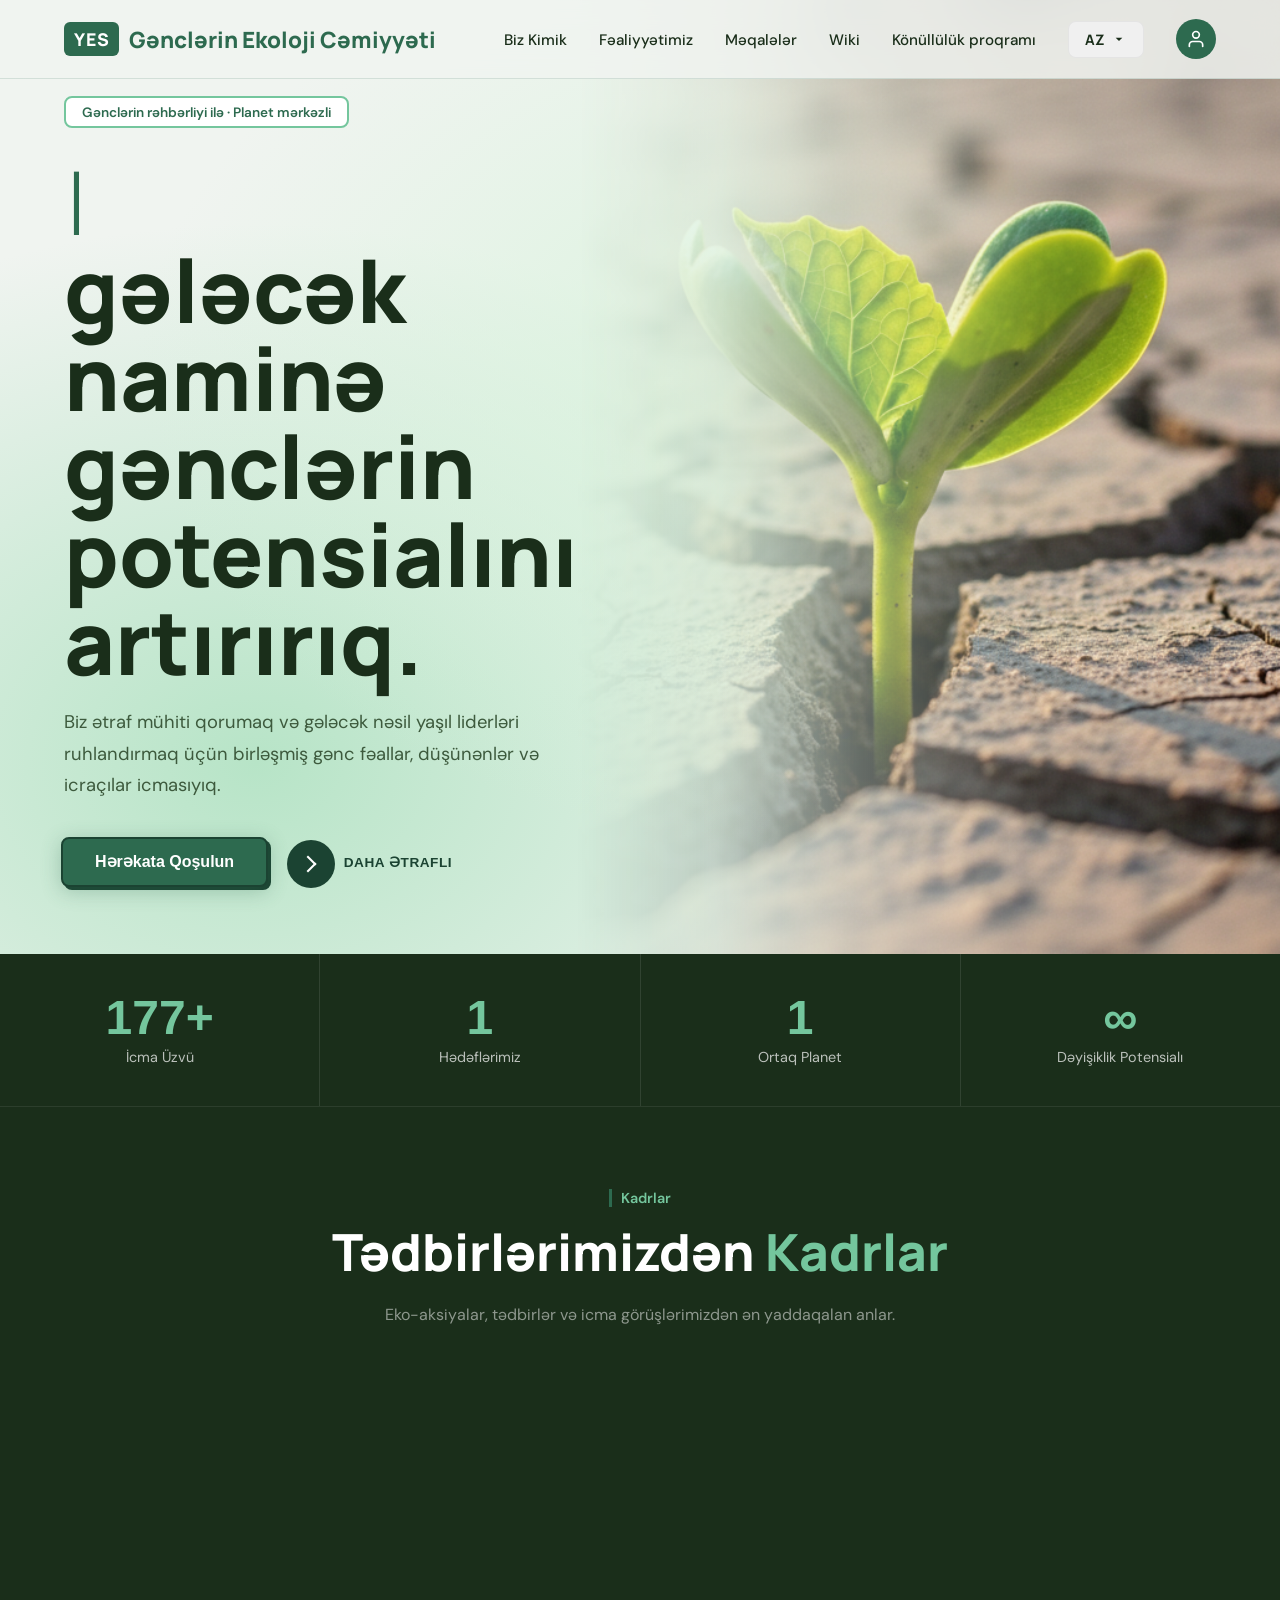
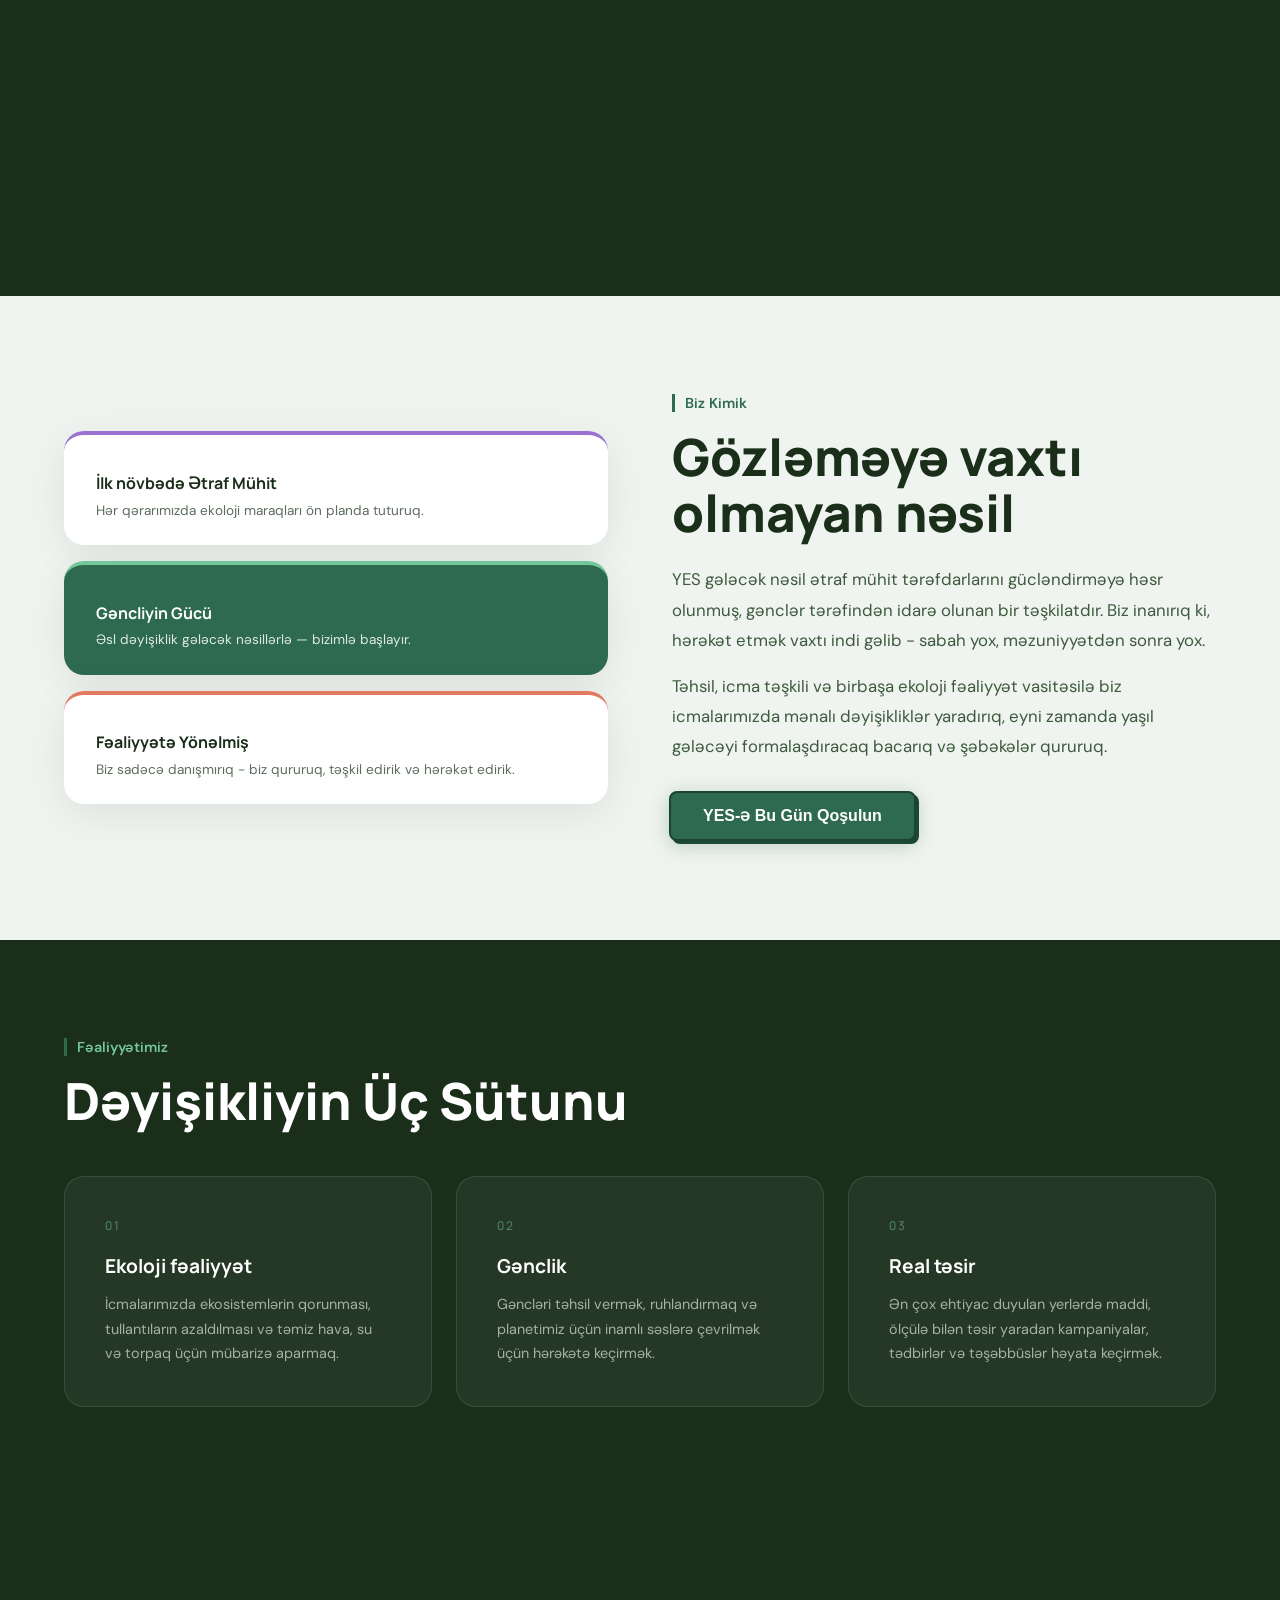
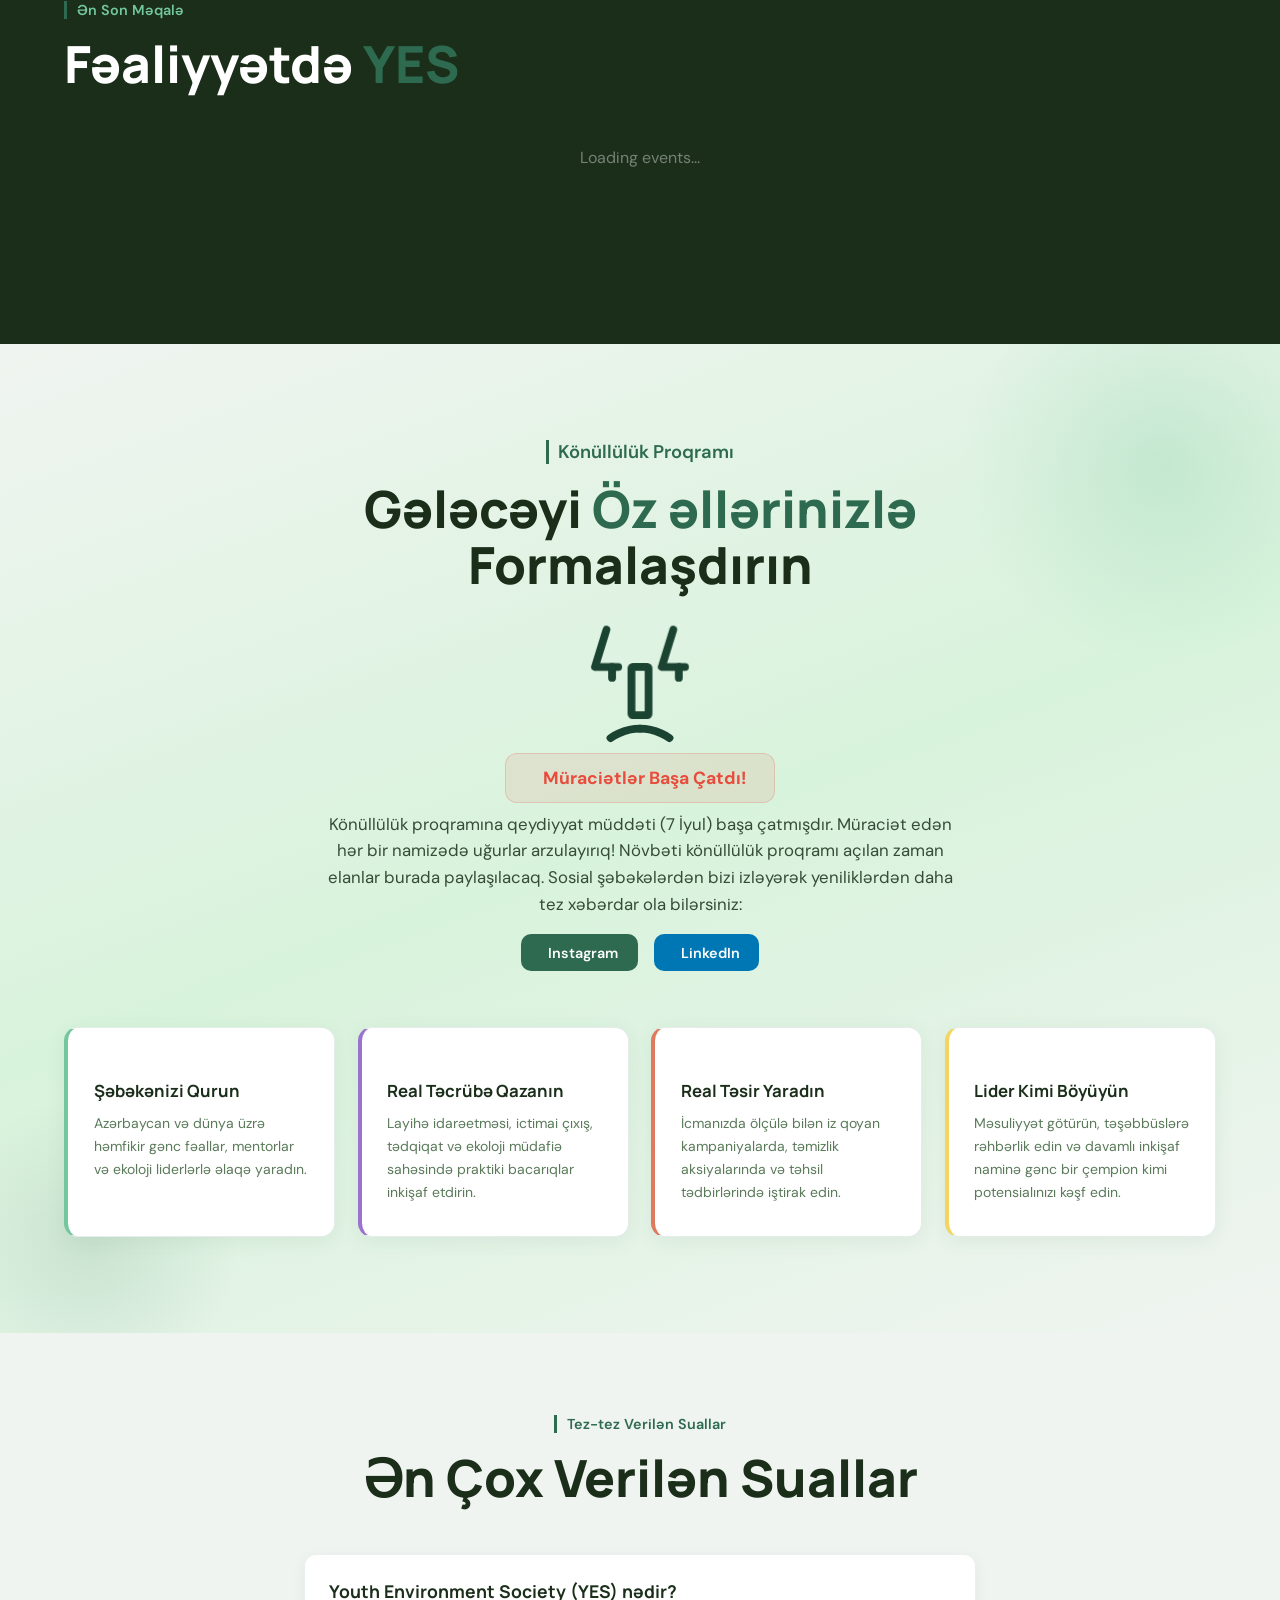
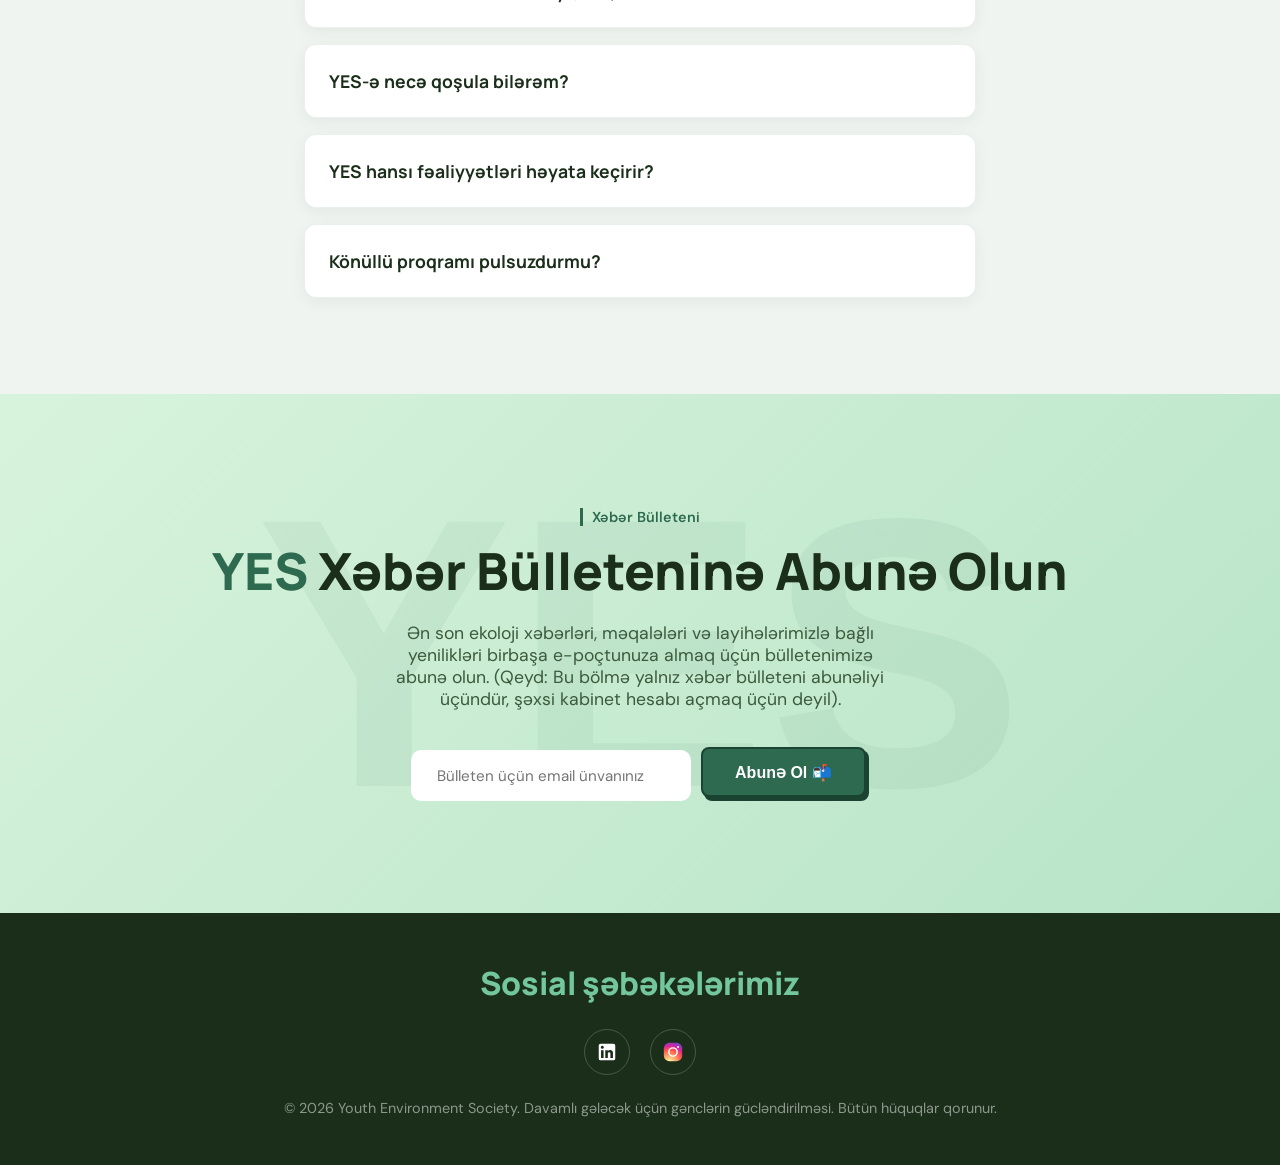
==== commit bb6839b3: "Fix auth card: max-height 90vh, move auth-switch above submit button" ====
--- a/az/index.html
+++ b/az/index.html
@@ -1899,6 +1899,7 @@
       width: var(--w-form);
       height: var(--h-form);
       max-width: 100%;
+      max-height: 90vh;
       border-radius: 20px;
       background: white;
       position: relative;
@@ -2031,7 +2032,7 @@
       cursor: pointer; z-index: 4;
       position: absolute; border: none;
       right: calc(var(--p) + (var(--input-px) / 2));
-      bottom: calc(var(--p) + var(--submit-h) + var(--space-y) + (var(--input-py) / 1) + 3px);
+      bottom: calc(var(--p) + var(--submit-h) + var(--space-y) + 1.8rem + var(--space-y) + (var(--input-py) / 1) + 3px);
       padding: 4px 0;
       width: var(--blind-w);
       border-radius: 4px;
@@ -3747,12 +3748,12 @@
         </div>
         <input spellcheck="false" class="input" type="text" name="password" id="auth-pass" placeholder="Password" />
 
+        <div class="auth-switch">
+          <span id="auth-switch-text">Don't have an account? <span onclick="setAuthMode('register')">Sign Up.</span></span>
+        </div>
+
         <button class="submit" type="button" id="auth-submit-btn" onclick="submitAuth()">Sign In</button>
         <p id="auth-error"></p>
-      </div>
-
-      <div class="auth-switch">
-        <span id="auth-switch-text">Don't have an account? <span onclick="setAuthMode('register')">Sign Up.</span></span>
       </div>
 
       <label for="blind-input" class="avatar">
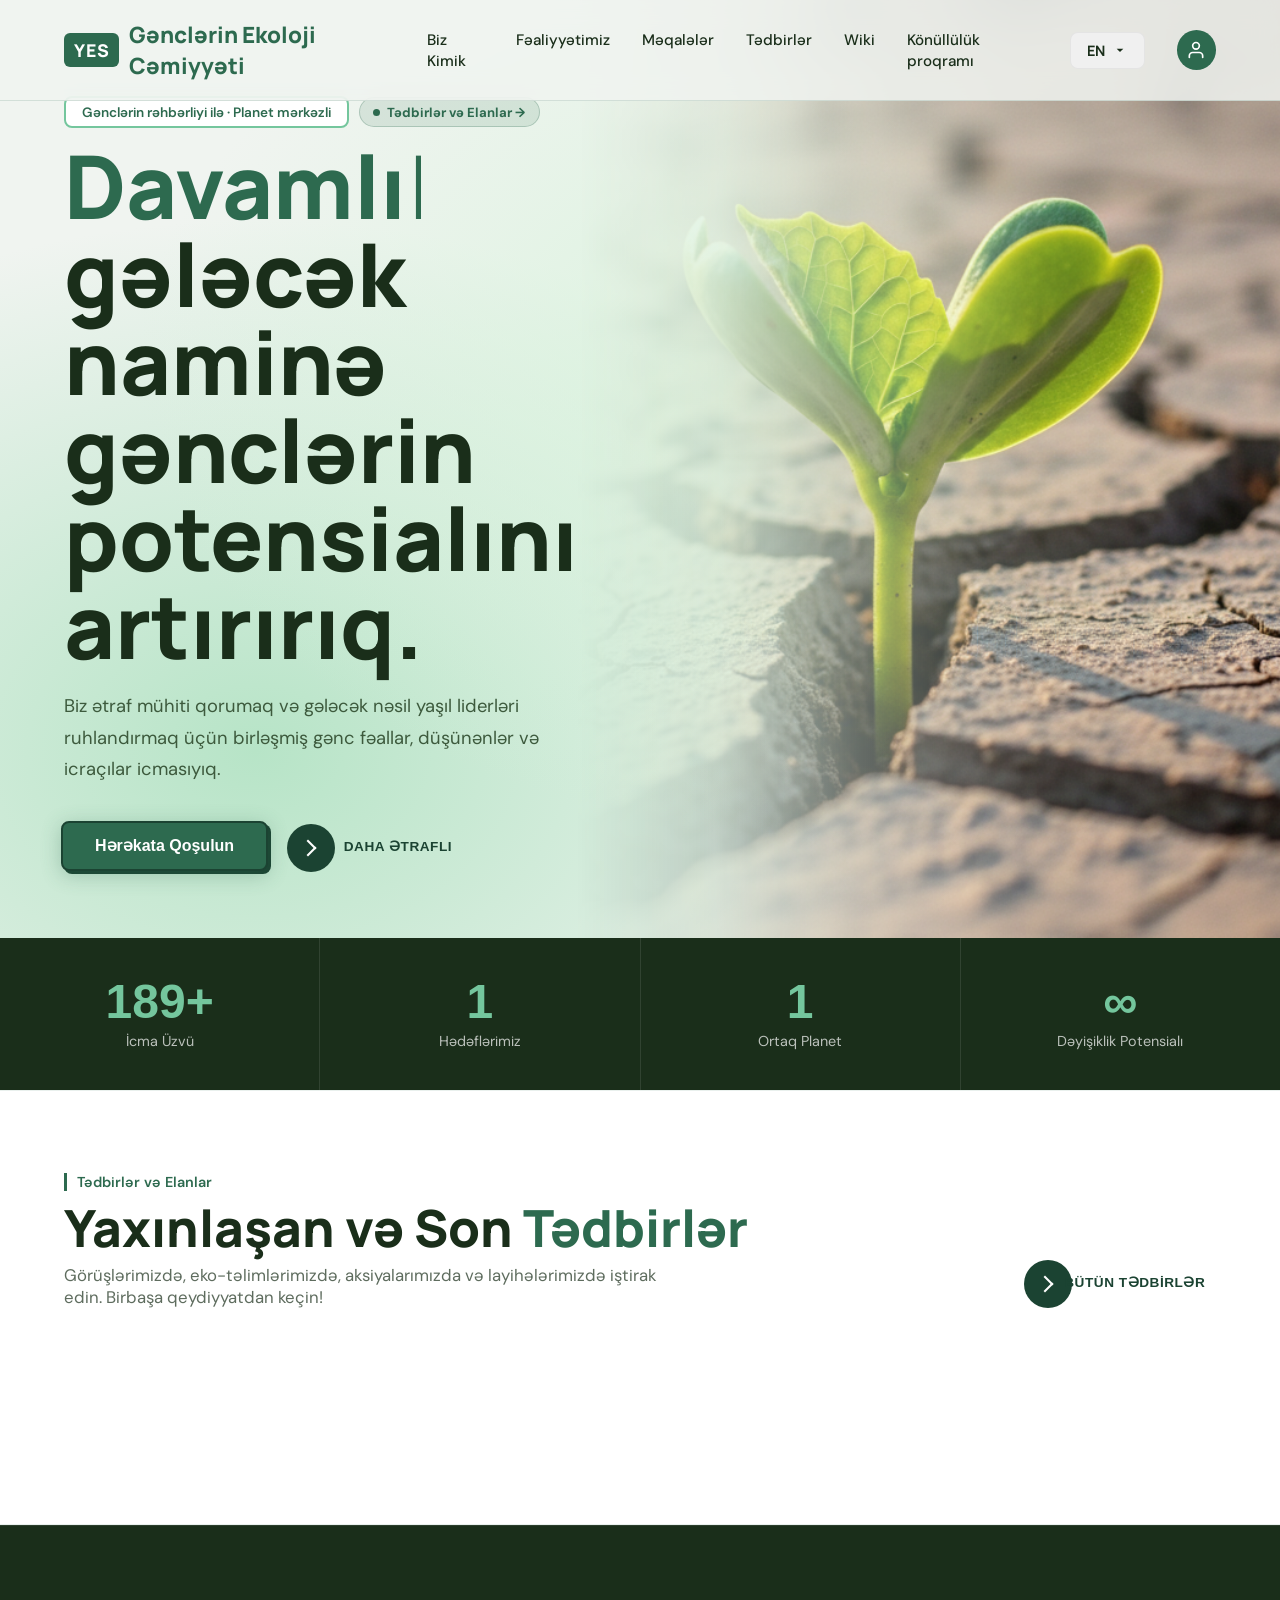
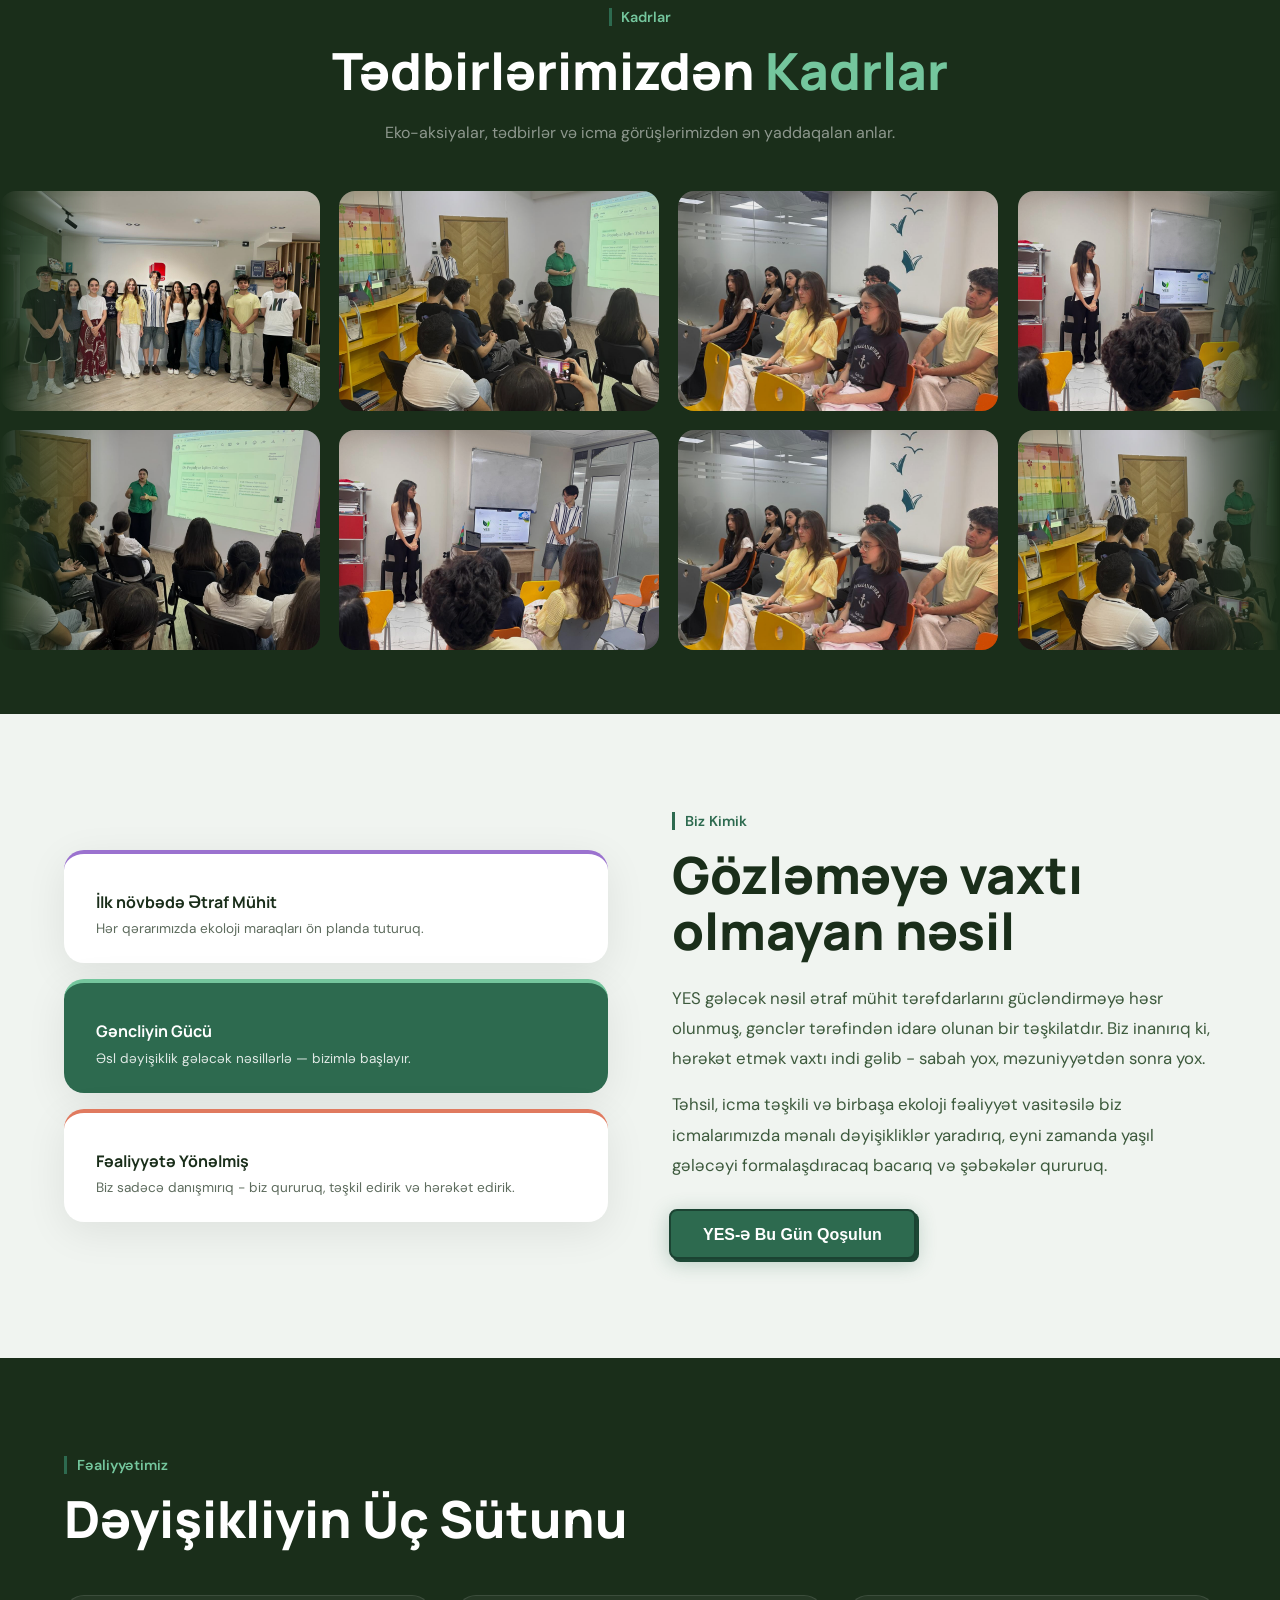
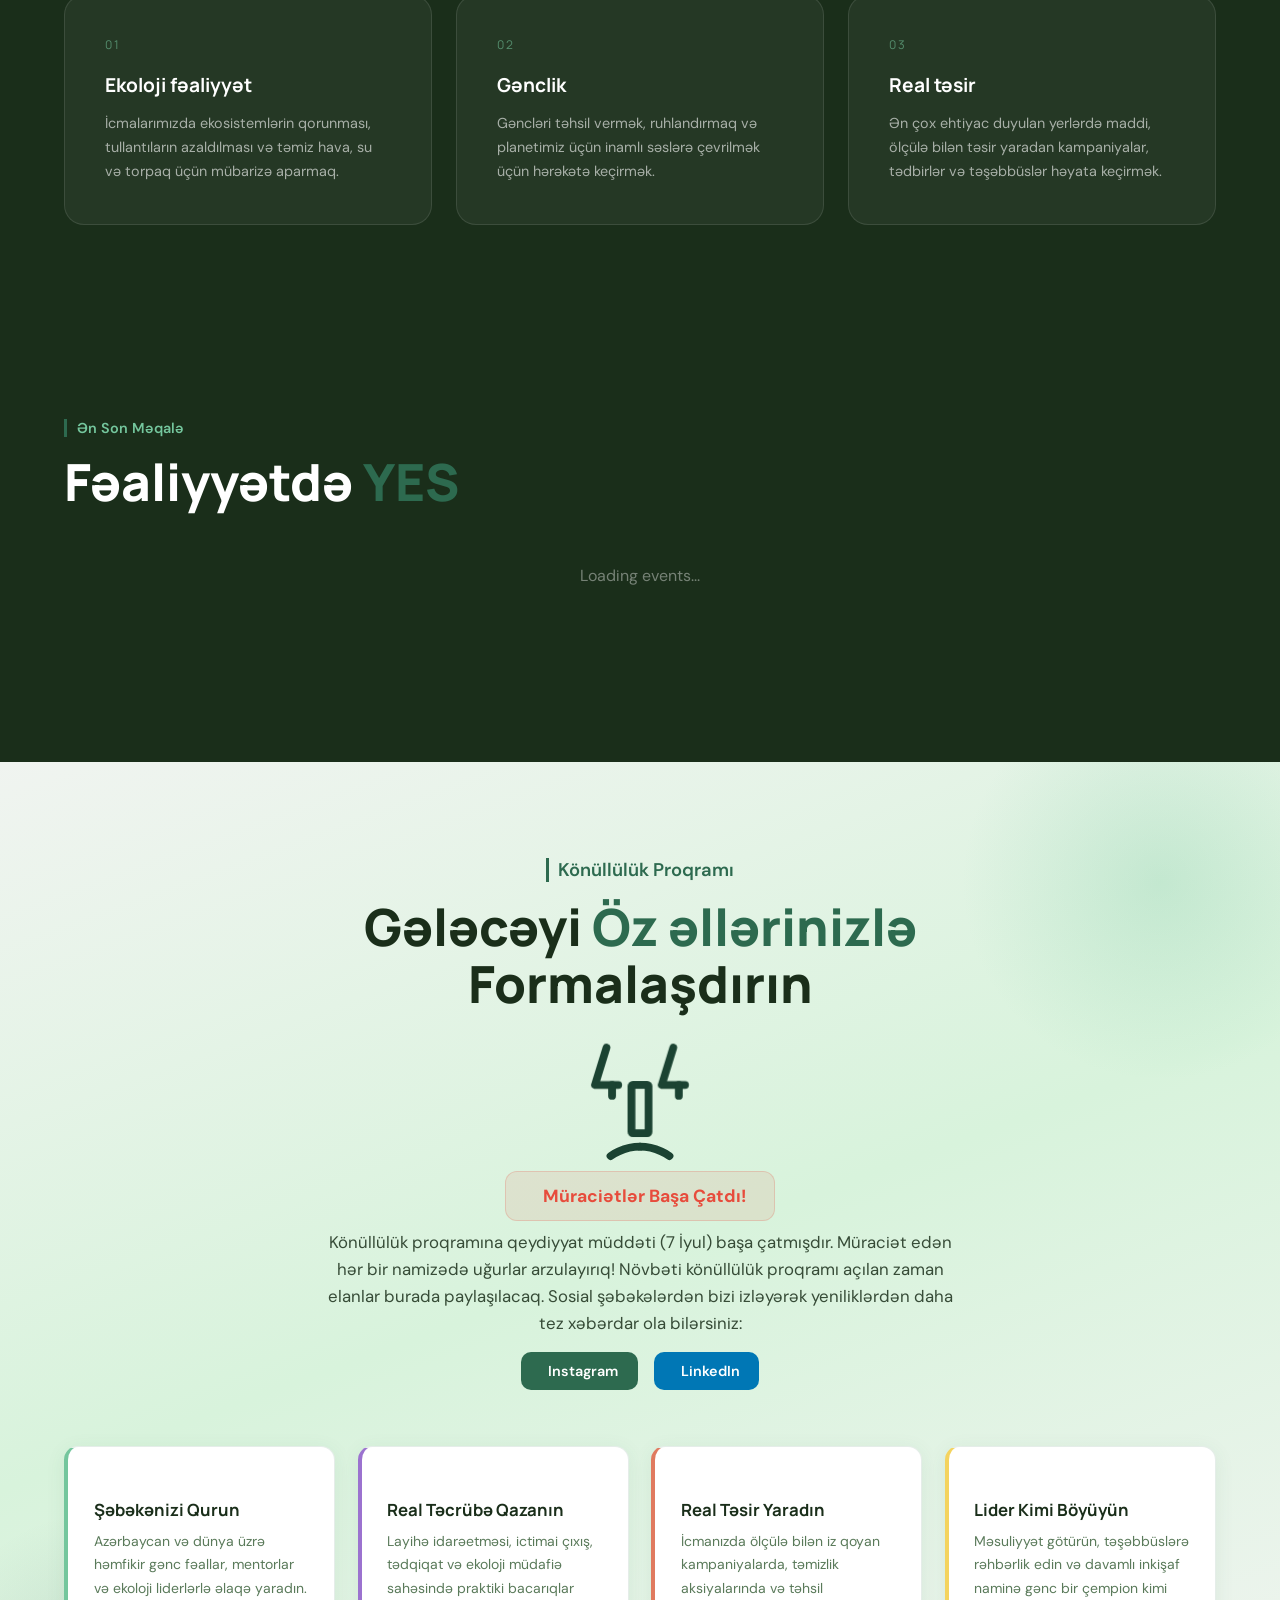
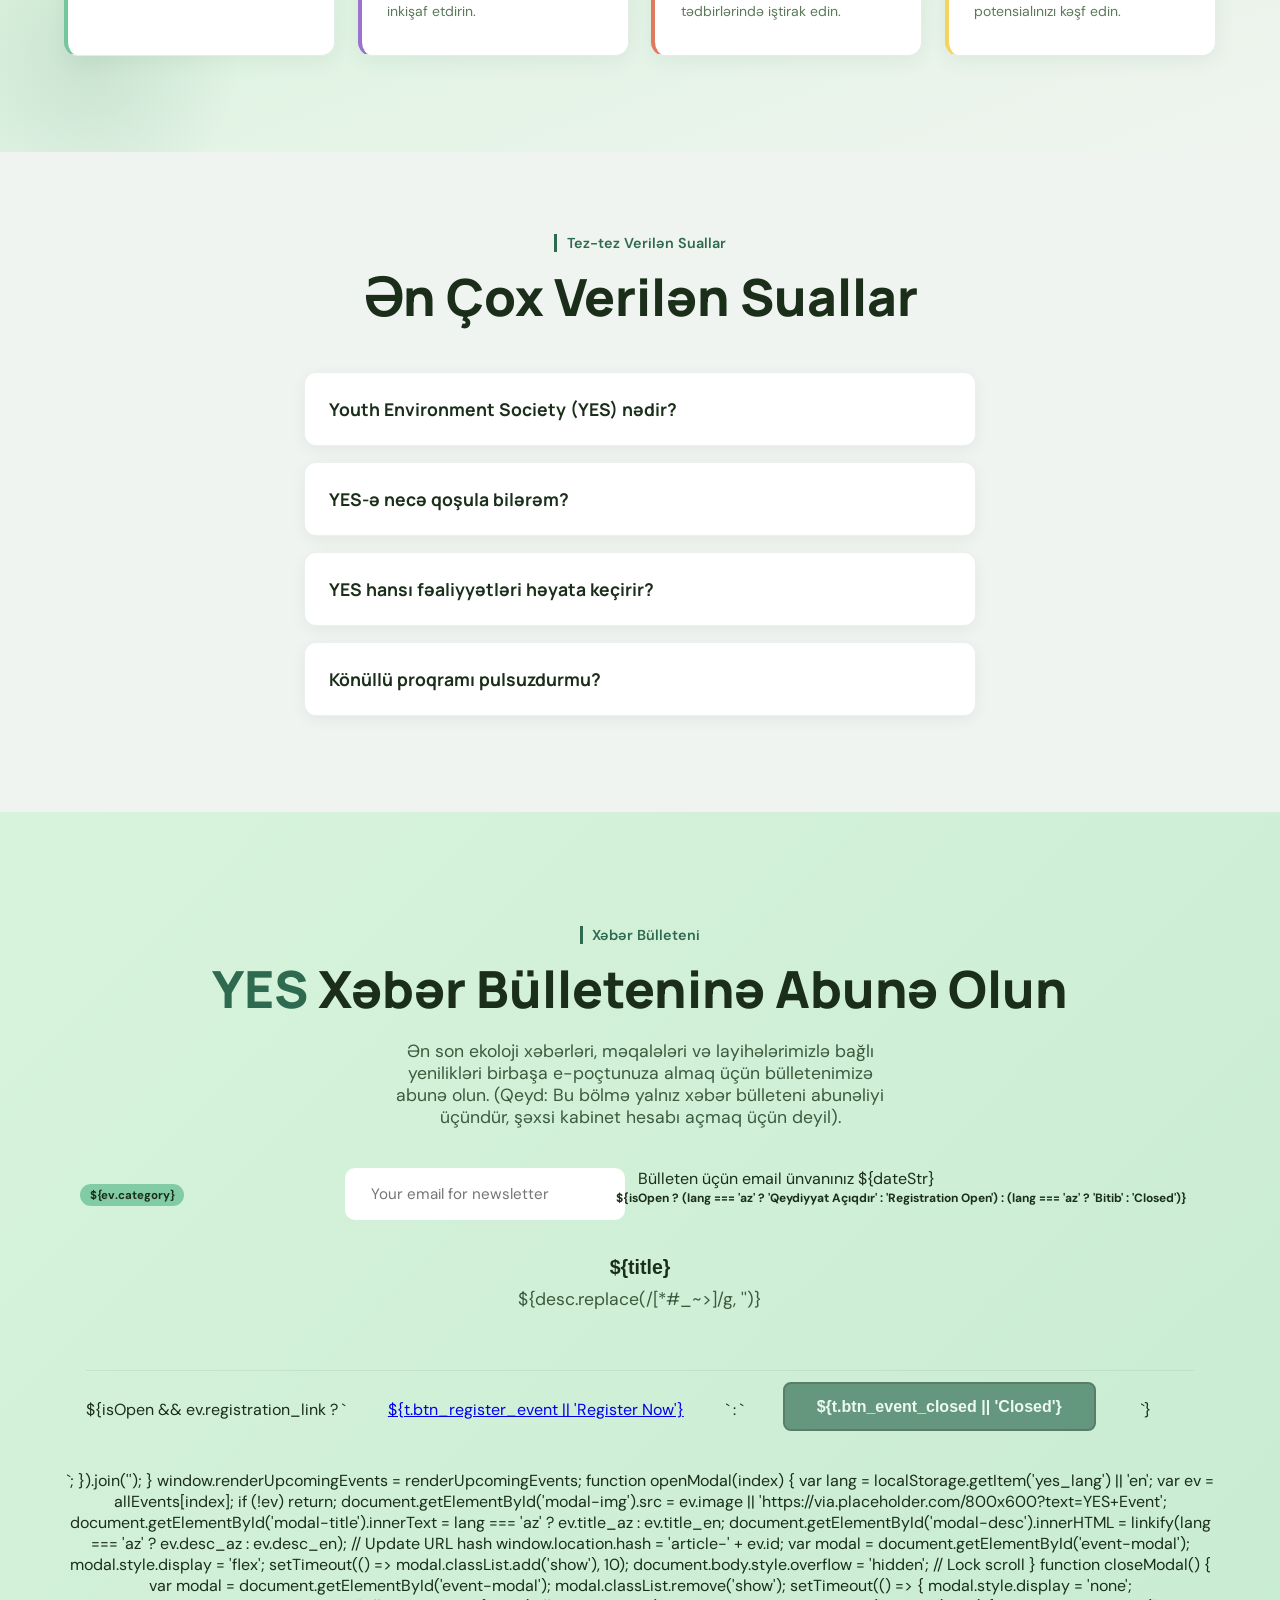
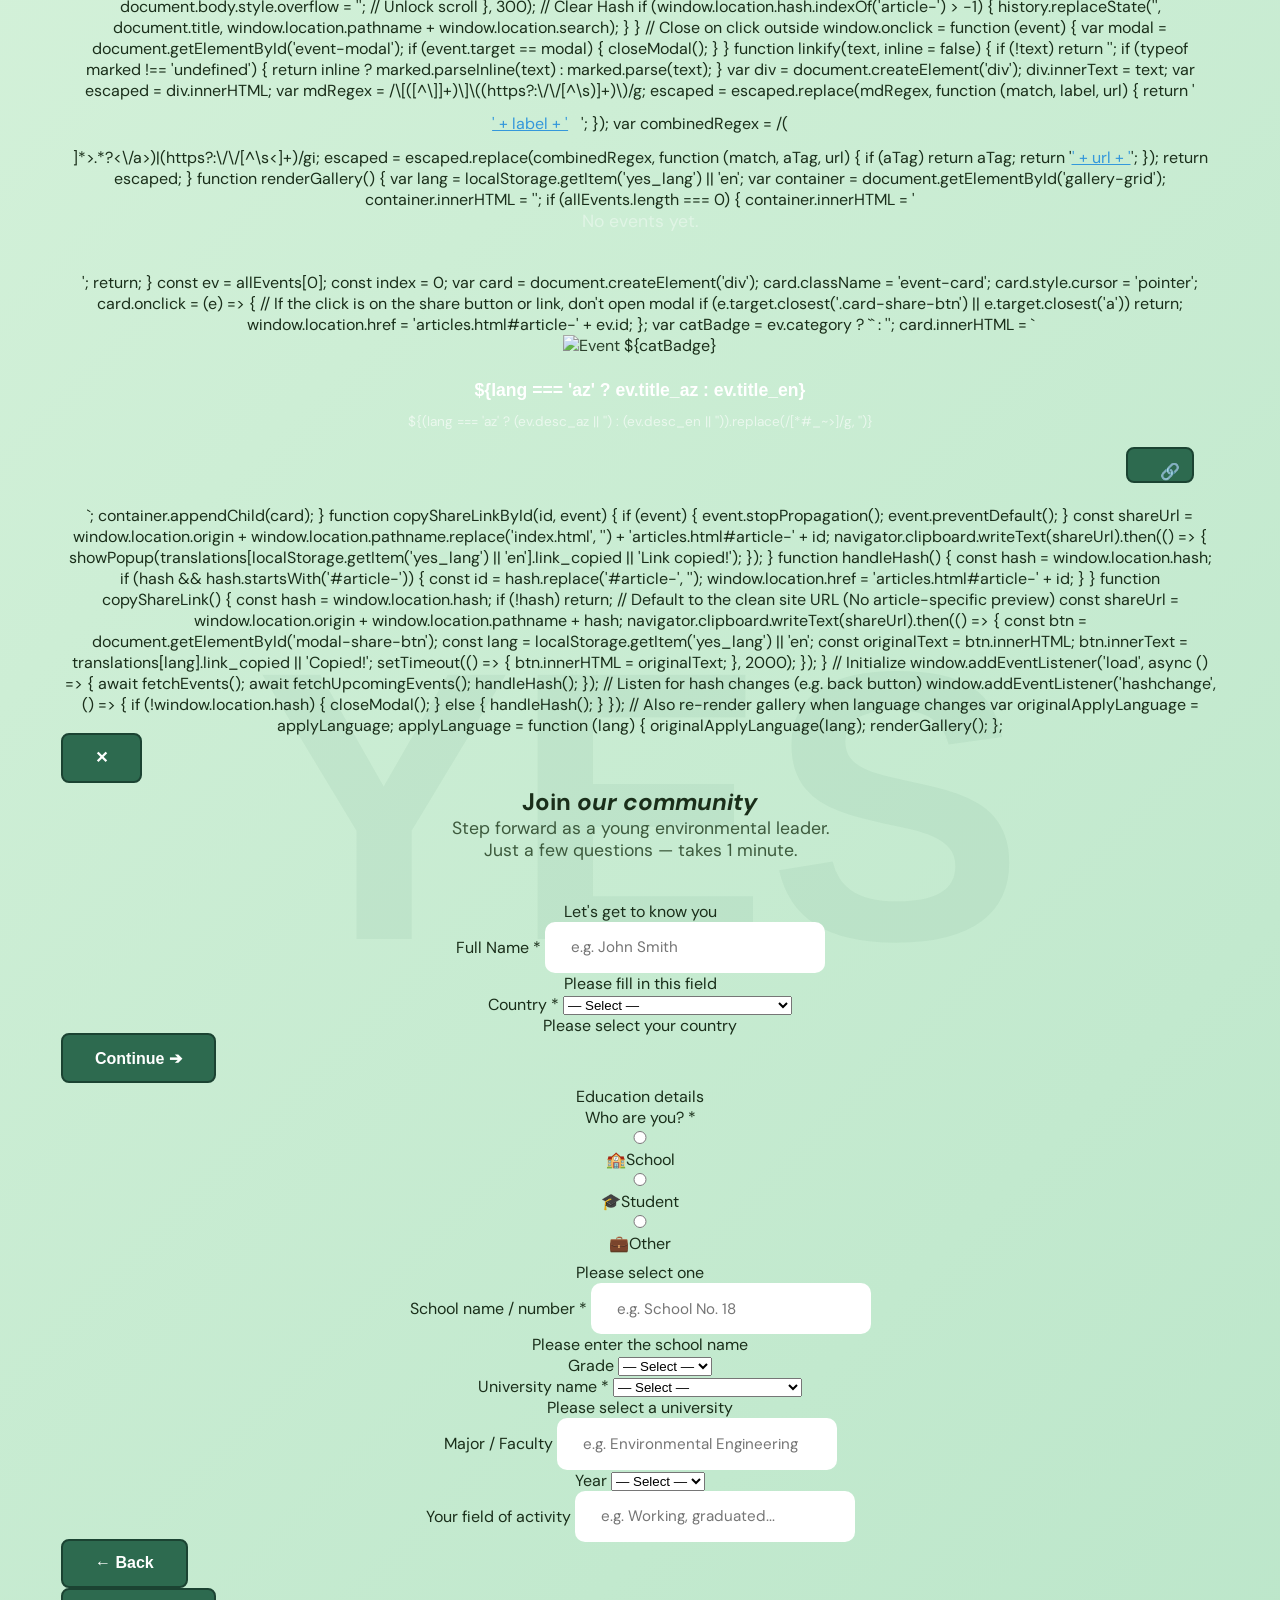
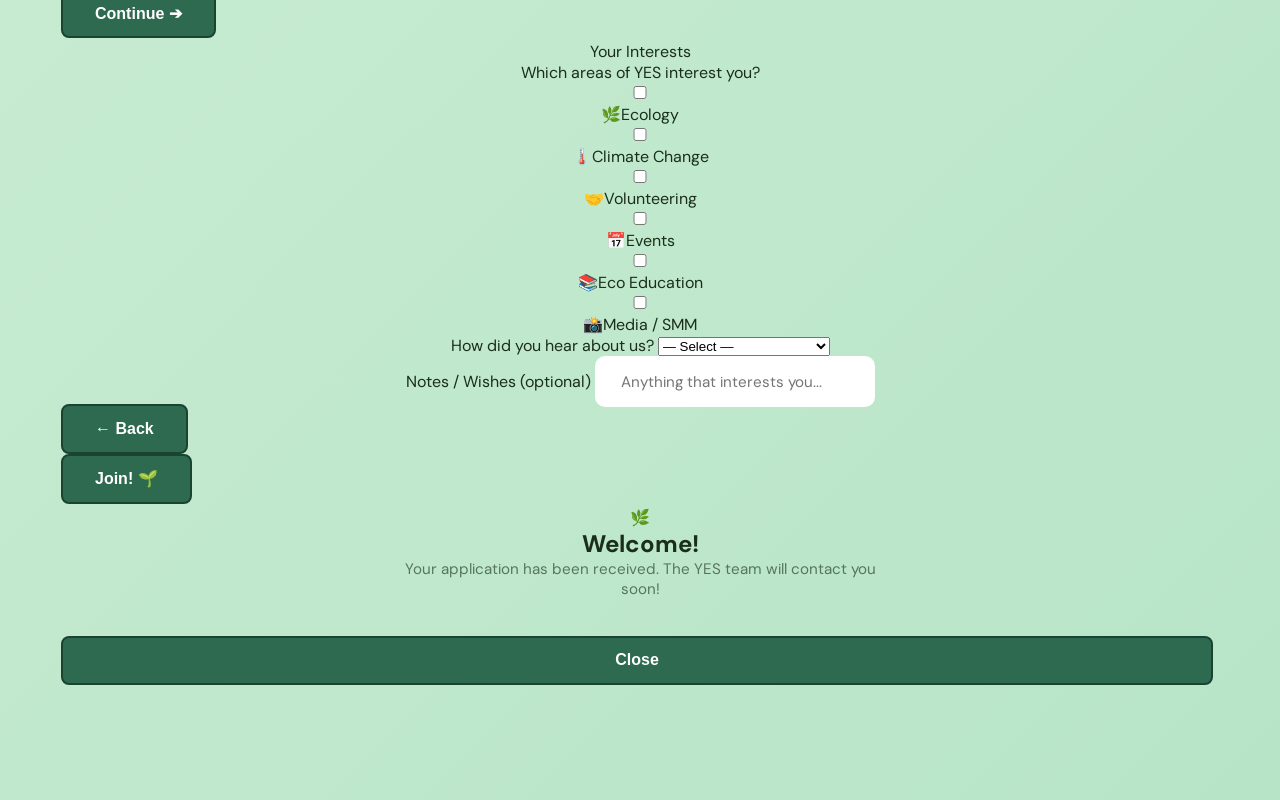
==== commit a66cef4e: "feat: add Events section to hero area, events page, and image support with registration in admin" ====
--- a/az/index.html
+++ b/az/index.html
@@ -2122,6 +2122,117 @@
       .auth-card { --w-form: 100%; --p: 20px; border-radius: 16px; }
       .auth-card .avatar { --sz-avatar: 110px; }
     }
+    /* EVENTS PREVIEW SECTION */
+    .events-preview-section {
+      background: white;
+      border-top: 1px solid rgba(45, 106, 79, 0.1);
+      border-bottom: 1px solid rgba(45, 106, 79, 0.1);
+      padding: 5rem 5%;
+    }
+    .home-events-grid {
+      display: grid;
+      grid-template-columns: repeat(auto-fill, minmax(330px, 1fr));
+      gap: 2rem;
+      margin-top: 2rem;
+    }
+    .home-event-card {
+      background: #f8fcf9;
+      border-radius: 20px;
+      overflow: hidden;
+      border: 1px solid rgba(45, 106, 79, 0.14);
+      box-shadow: 0 10px 30px rgba(0, 0, 0, 0.03);
+      display: flex;
+      flex-direction: column;
+      transition: transform 0.3s ease, box-shadow 0.3s ease;
+    }
+    .home-event-card:hover {
+      transform: translateY(-5px);
+      box-shadow: 0 16px 36px rgba(45, 106, 79, 0.12);
+    }
+    .home-event-img-wrap {
+      position: relative;
+      width: 100%;
+      height: 205px;
+      overflow: hidden;
+      background: #1a2e1a;
+    }
+    .home-event-img {
+      width: 100%;
+      height: 100%;
+      object-fit: cover;
+      transition: transform 0.4s ease;
+    }
+    .home-event-card:hover .home-event-img {
+      transform: scale(1.05);
+    }
+    .home-event-date {
+      position: absolute;
+      top: 1rem;
+      left: 1rem;
+      background: rgba(26, 46, 26, 0.85);
+      backdrop-filter: blur(8px);
+      color: white;
+      padding: 0.35rem 0.8rem;
+      border-radius: 20px;
+      font-size: 0.78rem;
+      font-weight: 700;
+      display: flex;
+      align-items: center;
+      gap: 0.35rem;
+    }
+    .home-event-badge {
+      position: absolute;
+      top: 1rem;
+      right: 1rem;
+      padding: 0.35rem 0.8rem;
+      border-radius: 20px;
+      font-size: 0.75rem;
+      font-weight: 700;
+    }
+    .badge-open {
+      background: #e8f5e9;
+      color: #2e7d32;
+      border: 1px solid #a5d6a7;
+    }
+    .badge-closed {
+      background: #fbe9e7;
+      color: #d84315;
+      border: 1px solid #ffab91;
+    }
+    .home-event-body {
+      padding: 1.4rem;
+      display: flex;
+      flex-direction: column;
+      flex: 1;
+      justify-content: space-between;
+      gap: 1rem;
+    }
+    .home-event-title {
+      font-family: 'Space Grotesk', sans-serif;
+      font-size: 1.22rem;
+      font-weight: 700;
+      color: var(--dark);
+      margin-bottom: 0.4rem;
+      line-height: 1.3;
+    }
+    .home-event-desc {
+      font-size: 0.9rem;
+      color: rgba(26, 46, 26, 0.72);
+      line-height: 1.55;
+      display: -webkit-box;
+      -webkit-line-clamp: 3;
+      line-clamp: 3;
+      -webkit-box-orient: vertical;
+      overflow: hidden;
+    }
+    .home-event-actions {
+      display: flex;
+      align-items: center;
+      justify-content: space-between;
+      gap: 0.6rem;
+      border-top: 1px solid rgba(0, 0, 0, 0.06);
+      padding-top: 0.9rem;
+    }
   </style>
 </head>
 
@@ -2138,6 +2249,7 @@
         <li><a href="#about" data-i18n="nav_about">Biz Kimik</a></li>
         <li><a href="#pillars" data-i18n="nav_pillars">Fəaliyyətimiz</a></li>
         <li><a href="articles.html" data-i18n="nav_articles">Məqalələr</a></li>
+        <li><a href="events.html" data-i18n="nav_events">Tədbirlər</a></li>
         <li><a href="wiki.html" data-i18n="nav_wiki">Wiki</a></li>
         <li><a href="#volunteer" data-i18n="nav_volunteer">Könüllülük proqramı</a></li>
       </ul>
@@ -2180,7 +2292,13 @@
 
 
     <div class="hero-content">
-      <div class="hero-tag" data-i18n="hero_tag">Gənclərin rəhbərliyi ilə · Planet mərkəzli</div>
+      <div style="display:flex; align-items:center; gap:0.6rem; flex-wrap:wrap; margin-bottom:0.8rem;">
+        <div class="hero-tag" data-i18n="hero_tag" style="margin-bottom:0;">Gənclərin rəhbərliyi ilə · Planet mərkəzli</div>
+        <a href="#events" class="hero-event-pill" style="display:inline-flex; align-items:center; gap:0.45rem; background:rgba(45,106,79,0.12); border:1px solid rgba(45,106,79,0.25); color:var(--green); padding:0.35rem 0.85rem; border-radius:20px; font-size:0.82rem; font-weight:700; text-decoration:none; transition:all 0.2s;">
+          <span style="width:7px; height:7px; border-radius:50%; background:var(--green); display:inline-block;"></span>
+          <span data-i18n="hero_events_badge">Tədbirlər və Elanlar →</span>
+        </a>
+      </div>
       <h1 data-i18n="hero_title"><span class="hero-typewriter-line"><em class="hero-typewriter"><span id="typewriter-text">Davamlı</span><span class="typewriter-cursor" aria-hidden="true">|</span></em></span><br>gələcək naminə<br>gənclərin potensialını artırırıq.</h1>
       <p class="hero-sub" data-i18n="hero_sub">Biz ətraf mühiti qorumaq və gələcək nəsil yaşıl liderləri ruhlandırmaq üçün birləşmiş gənc fəallar, düşünənlər və icraçılar icmasıyıq.</p>
       <div class="hero-btns">
@@ -2216,6 +2334,29 @@
       <div class="stat-label" data-i18n="stat_4_label">Dəyişiklik Potensialı</div>
     </div>
   </div>
+
+  <!-- ── UPCOMING EVENTS SECTION ── -->
+  <section class="section events-preview-section" id="events">
+    <div style="max-width:1300px; margin:0 auto;">
+      <div style="display:flex; justify-content:space-between; align-items:flex-end; margin-bottom:2.5rem; flex-wrap:wrap; gap:1.2rem;">
+        <div>
+          <div class="section-tag" data-i18n="events_tag" style="margin-bottom:0.5rem;">Tədbirlər və Elanlar</div>
+          <h2 class="section-title" data-i18n="events_title" style="margin-bottom:0.5rem;">Yaxınlaşan və Son <em style='color:var(--green);font-style:normal'>Tədbirlər</em></h2>
+          <p style="font-size:1.05rem; color:rgba(26,46,26,0.7); max-width:600px;" data-i18n="events_sub">Görüşlərimizdə, eko-təlimlərimizdə, aksiyalarımızda və layihələrimizdə iştirak edin. Birbaşa qeydiyyatdan keçin!</p>
+        </div>
+        <a href="events.html" class="btn-secondary" style="margin-top:0.5rem;">
+          <span class="circle" aria-hidden="true"><span class="icon arrow"></span></span>
+          <span class="button-text" data-i18n="btn_view_all_events">Bütün Tədbirlər</span>
+        </a>
+      </div>
+
+      <div id="home-events-grid" class="home-events-grid">
+        <div style="grid-column:1/-1; text-align:center; padding:3rem; color:rgba(26,46,26,0.5);">
+          <div class="loading-dots"><span></span><span></span><span></span></div>
+        </div>
+      </div>
+    </div>
+  </section>
 
   <!-- PHOTO CAROUSEL -->
   <section class="photo-carousel-section">
@@ -2501,1464 +2642,34 @@
     <h2 class="section-title" data-i18n="join_title"><em style='color:var(--green); font-style:normal'>YES</em> Xəbər Bülleteninə Abunə Olun</h2>
     <p data-i18n="join_sub">Ən son ekoloji xəbərləri, məqalələri və layihələrimizlə bağlı yenilikləri birbaşa e-poçtunuza almaq üçün bülletenimizə abunə olun. (Qeyd: Bu bölmə yalnız xəbər bülleteni abunəliyi üçündür, şəxsi kabinet hesabı açmaq üçün deyil).</p>
     <form id="email-form" class="join-form">
-      <input id="email-input" type="email" placeholder="Your email for newsletter" data-i18n="join_placeholder" required>
-      <span class="nb-subscribe-wrap">
-        <button id="signup-btn" type="submit" data-i18n="join_btn">Abunə Ol 📬</button>
-      </span>
-      <div id="form-msg" class="form-msg"></div>
-    </form>
-  </section>
-
-  <script>
-    // ──────────────────────────────────────────────────
-    //  1) Google Apps Script'i deploy ettikten sonra
-    //     aşağıdaki URL'i kendi Web App URL'inle değiştir.
-    // ──────────────────────────────────────────────────
-    var SCRIPT_URL = 'https://script.google.com/macros/s/AKfycbyddf_y2oZn-iH99ekj5V0Y5SQhSbn6BE8KNPLjIOwv736tOboxr1pGX4F89HOgUrNqUA/exec';
-
-    function submitEmail(e) {
-      e.preventDefault();
-
-      var input = document.getElementById('email-input');
-      var email = input.value.trim();
-      var msgEl = document.getElementById('form-msg');
-
-      if (!email.toLowerCase().endsWith('@gmail.com')) {
-        showMsg(msgEl, '⚠️ Only @gmail.com addresses are accepted.', 'error');
-        return;
-      }
-
-      showMsg(msgEl, '', '');
-      window.pendingJoinEmail = email;
-      openSurvey();
-    }
-
-    function showMsg(el, text, type) {
-      el.textContent = text;
-      el.className = 'form-msg ' + type;
-    }
-
-    function showPopup(message) {
-      var popup = document.createElement('div');
-      popup.className = 'toast-popup';
-      popup.innerHTML = `
-        <div class="toast-content">
-          <span class="toast-icon">✅</span>
-          <span class="toast-text">${message}</span>
-        </div>
-      `;
-      document.body.appendChild(popup);
-
-      setTimeout(() => popup.classList.add('show'), 100);
-      setTimeout(() => {
-        popup.classList.remove('show');
-        setTimeout(() => popup.remove(), 400);
-      }, 4000);
-    }
-
-    document.getElementById('email-form').addEventListener('submit', submitEmail);
-
-    function toggleMenu() {
-      document.querySelector('.nav-links').classList.toggle('active');
-    }
-
-    // ── Smooth scroll with exact navbar offset ──
-    function scrollToAnchor(targetId) {
-      var target = document.getElementById(targetId);
-      if (!target) return;
-      var nav = document.querySelector('nav');
-      var navH = nav ? nav.offsetHeight : 0;
-      var targetTop = target.offsetTop - navH;
-      window.scrollTo({ top: targetTop, behavior: 'smooth' });
-    }
-
-    document.querySelectorAll('a[href^="#"]').forEach(function (link) {
-      link.addEventListener('click', function (e) {
-        var href = this.getAttribute('href');
-        if (href && href.length > 1) {
-          e.preventDefault();
-          var targetId = href.slice(1);
-          document.querySelector('.nav-links').classList.remove('active');
-          setTimeout(function () { scrollToAnchor(targetId); }, 50);
-        }
-      });
-    });
-
-    // ──────────────────────────────────────────────────
-    //  2) Multi-Language Support (EN/AZ)
-    // ──────────────────────────────────────────────────
-    var translations = {
-      en: {
-        nav_about: "Who We Are",
-        nav_pillars: "Our Work",
-        nav_articles: "Articles",
-        nav_wiki: "Wiki",
-        nav_join: "Join Us",
-        hero_tag: "Youth-Led · Planet-Focused",
-        hero_title: "Empowering<br>Youth for a<br><span class=\"hero-typewriter-line\"><em class=\"hero-typewriter\"><span id=\"typewriter-text\">Sustainable</span><span class=\"typewriter-cursor\" aria-hidden=\"true\">|</span></em></span><br><span class=\"hero-future-word\">Future.</span>",
-        hero_sub: "We are a community of young activists, thinkers, and doers united by one mission: to protect our environment and inspire the next generation of green leaders.",
-        btn_join: "Join the Movement",
-        btn_learn: "Learn More",
-        stat_1_label: "Community Members",
-        stat_2_label: "Active Goal",
-        stat_3_label: "Shared Planet",
-        stat_4_label: "Potential for Change",
-        card_1_title: "Environment First",
-        card_1_desc: "We put the planet at the center of every decision we make.",
-        card_2_title: "Youth Power",
-        card_2_desc: "Real change starts with the next generation — us.",
-        card_3_title: "Action-Oriented",
-        card_3_desc: "We don't just talk — we build, organize, and act.",
-        who_tag: "Who We Are",
-        who_title: "A Generation That Refuses to Wait",
-        who_p1: "Youth Environment Society (YES) is a youth-led organization dedicated to empowering the next generation of environmental advocates. We believe the time for action is now — not tomorrow, not after graduation.",
-        who_p2: "Through education, community organizing, and direct environmental action, we create meaningful change in our communities while building the skills and networks that will shape a greener future.",
-        who_btn: "Join YES Today",
-        pillars_title: "Three Pillars of Change",
-        pillar_1_title: "Environment",
-        pillar_1_desc: "Protecting ecosystems, reducing waste, and advocating for clean air, water, and land in our communities.",
-        pillar_2_title: "Youth",
-        pillar_2_desc: "Educating, inspiring, and mobilizing young people to become confident voices for our planet.",
-        pillar_3_title: "Action",
-        pillar_3_desc: "Running campaigns, events, and initiatives that create tangible, measurable impact where it matters most.",
-        join_tag: "Newsletter",
-        join_title: "Subscribe to Our <em style='color:var(--green); font-style:normal'>Newsletter</em>",
-        join_sub: "Subscribe to our email newsletter to receive regular updates, green news, and community stories straight to your inbox. (Note: This is an email newsletter subscription, not member account creation.)",
-        join_placeholder: "Your email for newsletter",
-        join_btn: "Subscribe 📬",
-        gallery_tag: "Last Article",
-        gallery_title: "<em style='color:var(--green); font-style:normal'>YES</em> in Action",
-        carousel_tag: "Moments",
-        carousel_title: "From the <em style='color:var(--lime);font-style:normal'>Field</em>",
-        carousel_sub: "A glimpse into our events, clean-ups, and community gatherings.",
-        slide_team: "YES Team",
-        slide_climate: "Climate Workshop",
-        slide_edu: "Eco Education",
-        slide_presentation: "Project Presentation",
-        slide_session: "Interactive Session",
-        nav_volunteer: "Volunteering Program",
-        vol_tag: "Volunteering Program",
-        vol_title: "Shape the Future with <em style='color:var(--green);font-style:normal'>Your Hands</em>",
-        vol_sub: "Join our volunteer program and be part of a passionate community working for a greener planet. Your time, energy, and ideas can make a real difference.",
-        vol_card1_title: "Build Your Network",
-        vol_card1_desc: "Connect with like-minded young activists, mentors, and environmental leaders across Azerbaijan and beyond.",
-        vol_card2_title: "Gain Real Experience",
-        vol_card2_desc: "Develop practical skills in project management, public speaking, research, and environmental advocacy.",
-        vol_card3_title: "Create Real Impact",
-        vol_card3_desc: "Participate in campaigns, clean-ups, and educational events that leave a measurable mark on your community.",
-        vol_card4_title: "Grow as a Leader",
-        vol_card4_desc: "Take on responsibilities, lead initiatives, and discover your potential as a young champion for sustainability.",
-        vol_btn: "Register Now",
-        vol_note: "Free to join · Open to all youth · Takes only 2 minutes · <strong>Deadline: July 7</strong>",
-        vol_closed_title: "Applications Closed!",
-        vol_closed_desc: "Registration for the volunteering program (Deadline: July 7) is now closed. We wish all applicants the best of luck! Future volunteering opportunities will be announced right here. In the meantime, follow us on social media to stay updated:",
-        footer_logo: "Follow Us",
-        footer_p: "© 2026 Youth Environment Society. Empowering youth for a sustainable future. All rights reserved.",
-        logo_text: "Youth Environment Society",
-        btn_share_link: "Share Link",
-        link_copied: "Link copied to clipboard! 🌱",
-        faq_tag: "FAQ",
-        faq_title: "Frequently Asked Questions",
-        faq_q1: "What is Youth Environment Society (YES)?",
-        faq_a1: "Youth Environment Society (YES) is a youth-led environmental organization in Azerbaijan that empowers young people through education, community organizing, and direct environmental action for a sustainable future.",
-        faq_q2: "How can I join YES?",
-        faq_a2: "You can join YES by signing up on our website or by registering as a volunteer through our volunteer program. It's free and open to all youth.",
-        faq_q3: "What does YES do?",
-        faq_a3: "YES focuses on three pillars: Environment (protecting ecosystems), Youth (educating and mobilizing young people), and Action (running campaigns, events, and initiatives that create real impact).",
-        faq_q4: "Is the volunteer program free?",
-        faq_a4: "Yes, the YES volunteer program is completely free to join and open to all youth. Registration takes only 2 minutes.",
-        auth_login_title: "Sign In",
-        auth_login_sub: "Welcome to your YES Dashboard.",
-        auth_register_title: "Sign Up",
-        auth_register_sub: "Create a new account and join us!",
-        auth_login_btn: "Sign In",
-        auth_register_btn: "Sign Up",
-        auth_switch_to_register: "Don't have an account? <span onclick=\"setAuthMode('register')\">Sign Up.</span>",
-        auth_switch_to_login: "Already have an account? <span onclick=\"setAuthMode('login')\">Sign In.</span>",
-        auth_email_placeholder: "Email address",
-        auth_pass_placeholder: "Password",
-        auth_fname_placeholder: "First Name",
-        auth_lname_placeholder: "Last Name",
-        auth_dob_title: "Date of Birth",
-        auth_missing_fields: "Please enter your email and password.",
-        auth_invalid_creds: "Invalid email or password.",
-        auth_wait: "Please wait...",
-        auth_missing_reg_fields: "Please enter your First Name, Last Name and Date of Birth.",
-        auth_success_confirm: "Registration successful! Please check your email (including Spam folder) and click the confirmation link.",
-        surv_header_title: "Join <em>our community</em>",
-        surv_header_sub: "Step forward as a young environmental leader.<br>Just a few questions — takes 1 minute.",
-        surv_step1_title: "Let's get to know you",
-        surv_name_label: "Full Name",
-        surv_name_placeholder: "e.g. John Smith",
-        surv_name_err: "Please fill in this field",
-        surv_country_label: "Country",
-        surv_country_placeholder: "— Select —",
-        surv_country_err: "Please select your country",
-        surv_city_label: "City / District",
-        surv_city_placeholder: "— Select —",
-        surv_city_err: "Please select your city",
-        surv_city_other_label: "Enter your city name",
-        surv_city_other_placeholder: "e.g. Khankendi",
-        surv_city_other_err: "Please fill in this field",
-        surv_district_label: "District within Baku (optional)",
-        surv_next_btn: "Continue ➔",
-        surv_back_btn: "← Back",
-        surv_step2_title: "Education details",
-        surv_edu_label: "Who are you?",
-        surv_edu_school: "School",
-        surv_edu_student: "Student",
-        surv_edu_other: "Other",
-        surv_edu_err: "Please select one",
-        surv_school_name_label: "School name / number",
-        surv_school_name_placeholder: "e.g. School No. 18",
-        surv_school_name_err: "Please enter the school name",
-        surv_school_grade_label: "Grade",
-        surv_uni_name_label: "University name",
-        surv_uni_name_err: "Please select a university",
-        surv_uni_other_label: "University name",
-        surv_uni_other_placeholder: "Enter university name",
-        surv_uni_other_err: "Please enter the university name",
-        surv_uni_intl_placeholder: "e.g. Harvard University, Oxford, etc.",
-        surv_uni_intl_err: "Please enter your university name",
-        surv_uni_major_label: "Major / Faculty",
-        surv_uni_major_placeholder: "e.g. Environmental Engineering",
-        surv_uni_year_label: "Year",
-        surv_other_activity_label: "Your field of activity",
-        surv_other_activity_placeholder: "e.g. Working, graduated...",
-        surv_step3_title: "Your Interests",
-        surv_interest_label: "Which areas of YES interest you?",
-        surv_interest_ecology: "Ecology",
-        surv_interest_climate: "Climate Change",
-        surv_interest_volunteer: "Volunteering",
-        surv_interest_events: "Events",
-        surv_interest_education: "Eco Education",
-        surv_interest_media: "Media / SMM",
-        surv_source_label: "How did you hear about us?",
-        surv_source_instagram: "Instagram",
-        surv_source_friend: "Friend's recommendation",
-        surv_source_school: "School/University",
-        surv_source_event: "At an event",
-        surv_source_other: "Other",
-        surv_note_label: "Notes / Wishes (optional)",
-        surv_note_placeholder: "Anything that interests you...",
-        surv_submit_btn: "Join! 🌱",
-        surv_sending: "Sending...",
-        surv_error: "Sorry, a registration error occurred. Please try again.",
-        surv_success_title: "Welcome!",
-        surv_success_text: "Your application has been received. The YES team will contact you soon!",
-        surv_close_btn: "Close"
-      },
-      az: {
-        nav_about: "Biz Kimik",
-        nav_pillars: "Fəaliyyətimiz",
-        nav_articles: "Məqalələr",
-        nav_wiki: "Wiki",
-        nav_join: "Bizə Qoşulun",
-        hero_tag: "Gənclərin rəhbərliyi ilə · Planet mərkəzli",
-        hero_title: "<span class=\"hero-typewriter-line\"><em class=\"hero-typewriter\"><span id=\"typewriter-text\">Davamlı</span><span class=\"typewriter-cursor\" aria-hidden=\"true\">|</span></em></span><br>gələcək naminə<br>gənclərin potensialını artırırıq.",
-        hero_sub: "Biz ətraf mühiti qorumaq və gələcək nəsil yaşıl liderləri ruhlandırmaq üçün birləşmiş gənc fəallar, düşünənlər və icraçılar icmasıyıq.",
-        btn_join: "Hərəkata Qoşulun",
-        btn_learn: "Daha Ətraflı",
-        stat_1_label: "İcma Üzvü",
-        stat_2_label: "Hədəflərimiz",
-        stat_3_label: "Ortaq Planet",
-        stat_4_label: "Dəyişiklik Potensialı",
-        card_1_title: "İlk növbədə Ətraf Mühit",
-        card_1_desc: "Hər qərarımızda ekoloji maraqları ön planda tuturuq.",
-        card_2_title: "Gəncliyin Gücü",
-        card_2_desc: "Əsl dəyişiklik gələcək nəsillərlə — bizimlə başlayır.",
-        card_3_title: "Fəaliyyətə Yönəlmiş",
-        card_3_desc: "Biz sadəcə danışmırıq - biz qururuq, təşkil edirik və hərəkət edirik.",
-        who_tag: "Biz Kimik",
-        who_title: "Gözləməyə vaxtı olmayan nəsil",
-        who_p1: "YES gələcək nəsil ətraf mühit tərəfdarlarını gücləndirməyə həsr olunmuş, gənclər tərəfindən idarə olunan bir təşkilatdır. Biz inanırıq ki, hərəkət etmək vaxtı indi gəlib - sabah yox, məzuniyyətdən sonra yox.",
-        who_p2: "Təhsil, icma təşkili və birbaşa ekoloji fəaliyyət vasitəsilə biz icmalarımızda mənalı dəyişikliklər yaradırıq, eyni zamanda yaşıl gələcəyi formalaşdıracaq bacarıq və şəbəkələr qururuq.",
-        who_btn: "YES-ə Bu Gün Qoşulun",
-        pillars_title: "Dəyişikliyin Üç Sütunu",
-        pillar_1_title: "Ekoloji fəaliyyət",
-        pillar_1_desc: "İcmalarımızda ekosistemlərin qorunması, tullantıların azaldılması və təmiz hava, su və torpaq üçün mübarizə aparmaq.",
-        pillar_2_title: "Gənclik",
-        pillar_2_desc: "Gəncləri təhsil vermək, ruhlandırmaq və planetimiz üçün inamlı səslərə çevrilmək üçün hərəkətə keçirmək.",
-        pillar_3_title: "Real təsir",
-        pillar_3_desc: "Ən çox ehtiyac duyulan yerlərdə maddi, ölçülə bilən təsir yaradan kampaniyalar, tədbirlər və təşəbbüslər həyata keçirmək.",
-        join_tag: "Xəbər Bülleteni",
-        join_title: "<em style='color:var(--green); font-style:normal'>YES</em> Xəbər Bülleteninə Abunə Olun",
-        join_sub: "Ən son ekoloji xəbərləri, məqalələri və layihələrimizlə bağlı yenilikləri birbaşa e-poçtunuza almaq üçün bülletenimizə abunə olun. (Qeyd: Bu bölmə yalnız xəbər bülleteni abunəliyi üçündür, şəxsi kabinet hesabı açmaq üçün deyil).",
-        join_placeholder: "Bülleten üçün email ünvanınız",
-        join_btn: "Abunə Ol 📬",
-        gallery_tag: "Ən Son Məqalə",
-        gallery_title: "Fəaliyyətdə <em style='color:var(--green); font-style:normal'>YES</em>",
-        carousel_tag: "Kadrlar",
-        carousel_title: "Tədbirlərimizdən <em style='color:var(--lime);font-style:normal'>Kadrlar</em>",
-        carousel_sub: "Eko-aksiyalar, tədbirlər və icma görüşlərimizdən ən yaddaqalan anlar.",
-        slide_team: "YES Komandası",
-        slide_climate: "İqlim Təlimləri",
-        slide_edu: "Ekoloji Maarifləndirmə",
-        slide_presentation: "Layihə Təqdimatı",
-        slide_session: "İnteraktiv Sessiya",
-        nav_volunteer: "Könüllülük proqramı",
-        vol_tag: "Könüllülük Proqramı",
-        vol_title: "Gələcəyi <em style='color:var(--green);font-style:normal'>Öz əllərinizlə</em> Formalaşdırın",
-        vol_sub: "Könüllülük proqramımıza qoşulun və daha yaşıl bir planet üçün çalışan ehtiraslı bir icmanın üzvü olun. Vaxtınız, enerjiniz və ideyalarınız real fərq yarada bilər.",
-        vol_card1_title: "Şəbəkənizi Qurun",
-        vol_card1_desc: "Azərbaycan və dünya üzrə həmfikir gənc fəallar, mentorlar və ekoloji liderlərlə əlaqə yaradın.",
-        vol_card2_title: "Real Təcrübə Qazanın",
-        vol_card2_desc: "Layihə idarəetməsi, ictimai çıxış, tədqiqat və ekoloji müdafiə sahəsində praktiki bacarıqlar inkişaf etdirin.",
-        vol_card3_title: "Real Təsir Yaradın",
-        vol_card3_desc: "İcmanızda ölçülə bilən iz qoyan kampaniyalarda, təmizlik aksiyalarında və təhsil tədbirlərində iştirak edin.",
-        vol_card4_title: "Lider Kimi Böyüyün",
-        vol_card4_desc: "Məsuliyyət götürün, təşəbbüslərə rəhbərlik edin və davamlı inkişaf naminə gənc bir çempion kimi potensialınızı kəşf edin.",
-        vol_btn: "Qeydiyyatdan keç",
-        vol_note: "Pulsuzdur · Bütün gənclərə açıqdır · Cəmi 2 dəqiqə çəkir · <strong>Son müraciət: 7 İyul</strong>",
-        vol_closed_title: "Müraciətlər Başa Çatdı!",
-        vol_closed_desc: "Könüllülük proqramına qeydiyyat müddəti (7 İyul) başa çatmışdır. Müraciət edən hər bir namizədə uğurlar arzulayırıq! Növbəti könüllülük proqramı açılan zaman elanlar burada paylaşılacaq. Sosial şəbəkələrdən bizi izləyərək yeniliklərdən daha tez xəbərdar ola bilərsiniz:",
-        footer_logo: "Sosial şəbəkələrimiz",
-        footer_p: "© 2026 Youth Environment Society. Davamlı gələcək üçün gənclərin gücləndirilməsi. Bütün hüquqlar qorunur.",
-        logo_text: "Gənclərin Ekoloji Cəmiyyəti",
-        btn_share_link: "Linki Paylaş",
-        link_copied: "Link kopyalandı! 🌱",
-        faq_tag: "Tez-tez Verilən Suallar",
-        faq_title: "Ən Çox Verilən Suallar",
-        faq_q1: "Youth Environment Society (YES) nədir?",
-        faq_a1: "YES (Gənclərin Ekoloji Cəmiyyəti), təhsil, icma təşkilatlanması və birbaşa ekoloji fəaliyyətlər vasitəsilə davamlı gələcək üçün gəncləri gücləndirən gənclərin rəhbərlik etdiyi təşkilatdır.",
-        faq_q2: "YES-ə necə qoşula bilərəm?",
-        faq_a2: "Veb saytımızda qeydiyyatdan keçərək və ya Könüllülük proqramımıza müraciət edərək bizə qoşula bilərsiniz. Proqram pulsuzdur və bütün gənclər üçün açıqdır.",
-        faq_q3: "YES hansı fəaliyyətləri həyata keçirir?",
-        faq_a3: "YES 3 əsas sütun üzərində fəaliyyət göstərir: Ətraf mühit (ekosistemləri qorumaq), Gənclik (gəncləri maarifləndirmək) və Fəaliyyət (real təsir yaradan kampaniyalar, təmizlik aksiyaları və tədbirlər təşkil etmək).",
-        faq_q4: "Könüllü proqramı pulsuzdurmu?",
-        faq_a4: "Bəli, YES könüllülük proqramına qoşulmaq tamamilə pulsuzdur və bütün gənclər iştirak edə bilər. Qeydiyyat cəmi 2 dəqiqə vaxt aparır.",
-        auth_login_title: "Daxil ol",
-        auth_login_sub: "YES Şəxsi Kabinetinizə xoş gəldiniz.",
-        auth_register_title: "Qeydiyyat",
-        auth_register_sub: "Yeni hesab yaradın və bizə qoşulun!",
-        auth_login_btn: "Daxil ol",
-        auth_register_btn: "Qeydiyyatı Tamamla",
-        auth_switch_to_register: "Hesabınız yoxdur? <span onclick=\"setAuthMode('register')\">Qeydiyyatdan keçin.</span>",
-        auth_switch_to_login: "Artıq hesabınız var? <span onclick=\"setAuthMode('login')\">Daxil olun.</span>",
-        auth_email_placeholder: "E-poçt ünvanı",
-        auth_pass_placeholder: "Şifrə",
-        auth_fname_placeholder: "Adınız",
-        auth_lname_placeholder: "Soyadınız",
-        auth_dob_title: "Doğum Tarixi",
-        auth_missing_fields: "Zəhmət olmasa e-poçt və şifrəni daxil edin.",
-        auth_invalid_creds: "E-poçt ünvanı və ya şifrə yanlışdır.",
-        auth_wait: "Gözləyin...",
-        auth_missing_reg_fields: "Ad, Soyad və Doğum Tarixini daxil edin.",
-        auth_success_confirm: "Qeydiyyat uğurla tamamlandı! Zəhmət olmasa e-poçtunuza (Spam qovluğuna da baxa bilərsiniz) göndərilən təsdiq linkinə klikləyin.",
-        surv_header_title: "İcmamıza <em>qoşul</em>",
-        surv_header_sub: "Gənc ekoloji lider kimi bizimlə addımla.<br>Sadəcə bir neçə sual — 1 dəqiqə çəkir.",
-        surv_step1_title: "Sizi yaxından tanıyaq",
-        surv_name_label: "Ad Soyad",
-        surv_name_placeholder: "Əli Hüseynov",
-        surv_name_err: "Bu sahəni doldurun",
-        surv_country_label: "Ölkə",
-        surv_country_placeholder: "— Seçin —",
-        surv_country_err: "Ölkənizi seçin",
-        surv_city_label: "Şəhər / Rayon",
-        surv_city_placeholder: "— Seçin —",
-        surv_city_err: "Şəhər/rayon seçin",
-        surv_city_other_label: "Şəhər/Rayon adını yazın",
-        surv_city_other_placeholder: "Məsələn: Xankəndi",
-        surv_city_other_err: "Bu sahəni doldurun",
-        surv_district_label: "Bakı daxilindəki rayon (ixtiyari)",
-        surv_next_btn: "Davam et ➔",
-        surv_back_btn: "← Geri",
-        surv_step2_title: "Təhsil məlumatları",
-        surv_edu_label: "Siz kimsiniz?",
-        surv_edu_school: "Məktəb",
-        surv_edu_student: "Tələbə",
-        surv_edu_other: "Digər",
-        surv_edu_err: "Bir seçim edin",
-        surv_school_name_label: "Məktəbin adı / nömrəsi",
-        surv_school_name_placeholder: "Məs: 18 nömrəli tam orta məktəb",
-        surv_school_name_err: "Məktəb adını daxil edin",
-        surv_school_grade_label: "Sinif",
-        surv_uni_name_label: "Universitetinizin adı",
-        surv_uni_name_err: "Universitet seçin",
-        surv_uni_other_label: "Universitetin adı",
-        surv_uni_other_placeholder: "Universitetin adını yazın",
-        surv_uni_other_err: "Universitetin adını daxil edin",
-        surv_uni_intl_placeholder: "Məs: İstanbul Universiteti, Harvard və s.",
-        surv_uni_intl_err: "Universitetinizin adını daxil edin",
-        surv_uni_major_label: "İxtisas / Fakültə",
-        surv_uni_major_placeholder: "Məs: Ekoloji mühəndislik",
-        surv_uni_year_label: "Kurs",
-        surv_other_activity_label: "Fəaliyyət sahəniz",
-        surv_other_activity_placeholder: "Məs: İşləyirəm, məzunam...",
-        surv_step3_title: "Maraqlarınız",
-        surv_interest_label: "YES-də hansı sahələr sizi maraqlandırır?",
-        surv_interest_ecology: "Ekologiya",
-        surv_interest_climate: "İqlim dəyişikliyi",
-        surv_interest_volunteer: "Könüllülük",
-        surv_interest_events: "Tədbirlər",
-        surv_interest_education: "Ekoloji təhsil",
-        surv_interest_media: "Media / SMM",
-        surv_source_label: "Bizimlə necə tanış oldunuz?",
-        surv_source_instagram: "Instagram",
-        surv_source_friend: "Dostumun tövsiyəsi",
-        surv_source_school: "Məktəb/Universitet",
-        surv_source_event: "Tədbirdə",
-        surv_source_other: "Digər",
-        surv_note_label: "Qeyd / İstək (ixtiyari)",
-        surv_note_placeholder: "Sizi maraqlandıran nəsə varsa...",
-        surv_submit_btn: "Qoşul! 🌱",
-        surv_sending: "Göndərilir...",
-        surv_error: "Təəssüf ki, qeydiyyat zamanı xəta baş verdi. Xahiş edirik yenidən cəhd edin.",
-        surv_success_title: "Xoş gəldiniz!",
-        surv_success_text: "Müraciətiniz alındı. Tezliklə YES komandası ilə əlaqə saxlayacağıq!",
-        surv_close_btn: "Bağla"
-      }
-    };
-
-    function setLang(lang) {
-      localStorage.setItem('yes_lang', lang);
-      applyLanguage(lang);
-    }
-
-    function applyLanguage(lang) {
-      var t = translations[lang] || translations['en'];
-      document.querySelectorAll('[data-i18n]').forEach(function (el) {
-        var key = el.getAttribute('data-i18n');
-        if (t[key]) {
-          if (el.tagName === 'INPUT') {
-            el.placeholder = t[key];
-          } else {
-            el.innerHTML = t[key];
-          }
-        }
-      });
-
-      // Update active state in dropdown
-      document.getElementById('active-lang').innerText = lang.toUpperCase();
-      document.querySelectorAll('.lang-options button').forEach(function (btn) {
-        btn.classList.remove('active');
-      });
-      document.getElementById('opt-' + lang).classList.add('active');
-      document.documentElement.lang = lang;
-
-      // Update survey modal texts
-      applySurveyLanguage(lang);
-
-      if (window.resetHeroTypewriter) {
-        window.resetHeroTypewriter();
-      }
-
-      // Update auth modal placeholders
-      var authEmail = document.getElementById('auth-email');
-      var authPass = document.getElementById('auth-pass');
-      var authFname = document.getElementById('auth-fname');
-      var authLname = document.getElementById('auth-lname');
-      var authDob = document.getElementById('auth-dob');
-      if (authEmail) authEmail.placeholder = t.auth_email_placeholder || '';
-      if (authPass) authPass.placeholder = t.auth_pass_placeholder || '';
-      if (authFname) authFname.placeholder = t.auth_fname_placeholder || '';
-      if (authLname) authLname.placeholder = t.auth_lname_placeholder || '';
-      if (authDob) authDob.title = t.auth_dob_title || '';
-    }
-
-    function applySurveyLanguage(lang) {
-      var t = translations[lang] || translations['en'];
-      // Header
-      var survH2 = document.querySelector('.survey-header h2');
-      if (survH2) survH2.innerHTML = t.surv_header_title || '';
-      var survP = document.querySelector('.survey-header p');
-      if (survP) survP.innerHTML = t.surv_header_sub || '';
-      // Step 1
-      var st1 = document.getElementById('sstep-1');
-      if (st1) {
-        var t1 = st1.querySelector('.surv-title'); if (t1) t1.textContent = t.surv_step1_title || '';
-        var fName = st1.querySelector('label[for="s-name"], #f-sname label'); if (fName) fName.innerHTML = (t.surv_name_label || '') + ' <span class="req">*</span>';
-        var iName = document.getElementById('s-name'); if (iName) iName.placeholder = t.surv_name_placeholder || '';
-        var eNameErr = st1.querySelector('#f-sname .surv-err'); if (eNameErr) eNameErr.textContent = t.surv_name_err || '';
-        // Country label
-        var fCountry = document.getElementById('f-scountry');
-        if (fCountry) {
-          var lCountry = fCountry.querySelector('label'); if (lCountry) lCountry.innerHTML = (t.surv_country_label || '') + ' <span class="req">*</span>';
-          var eCountry = fCountry.querySelector('.surv-err'); if (eCountry) eCountry.textContent = t.surv_country_err || '';
-        }
-        // City/District label
-        var fCity = document.getElementById('f-scity');
-        if (fCity) {
-          var lCity = fCity.querySelector('label'); if (lCity) lCity.innerHTML = (t.surv_city_label || '') + ' <span class="req">*</span>';
-          var eCity = fCity.querySelector('.surv-err'); if (eCity) eCity.textContent = t.surv_city_err || '';
-        }
-        var fCityOther = document.getElementById('f-scity-other');
-        if (fCityOther) {
-          var lCityOther = fCityOther.querySelector('label'); if (lCityOther) lCityOther.innerHTML = (t.surv_city_other_label || '') + ' <span class="req">*</span>';
-          var iCityOther = document.getElementById('s-city-other'); if (iCityOther) iCityOther.placeholder = t.surv_city_other_placeholder || '';
-          var eCityOther = fCityOther.querySelector('.surv-err'); if (eCityOther) eCityOther.textContent = t.surv_city_other_err || '';
-        }
-        var lDistrict = st1.querySelector('#f-sdistrict label'); if (lDistrict) lDistrict.textContent = t.surv_district_label || '';
-        var btnNext1 = st1.querySelector('.surv-btn-next'); if (btnNext1) btnNext1.textContent = t.surv_next_btn || '';
-      }
-      // Step 2
-      var st2 = document.getElementById('sstep-2');
-      if (st2) {
-        var t2 = st2.querySelector('.surv-title'); if (t2) t2.textContent = t.surv_step2_title || '';
-        var lEdu = st2.querySelector('#f-sedu-type label'); if (lEdu) lEdu.innerHTML = (t.surv_edu_label || '') + ' <span class="req">*</span>';
-        var radioLabels = st2.querySelectorAll('.surv-radio-grid.three .surv-radio .lbl');
-        if (radioLabels[0]) radioLabels[0].innerHTML = '<span class="icon">🏫</span>' + (t.surv_edu_school || '');
-        if (radioLabels[1]) radioLabels[1].innerHTML = '<span class="icon">🎓</span>' + (t.surv_edu_student || '');
-        if (radioLabels[2]) radioLabels[2].innerHTML = '<span class="icon">💼</span>' + (t.surv_edu_other || '');
-        var eduErr = document.getElementById('s-edu-type-err'); if (eduErr) eduErr.textContent = t.surv_edu_err || '';
-        var lSchoolName = st2.querySelector('#f-sschool-name label'); if (lSchoolName) lSchoolName.innerHTML = (t.surv_school_name_label || '') + ' <span class="req">*</span>';
-        var iSchoolName = document.getElementById('s-school-name'); if (iSchoolName) iSchoolName.placeholder = t.surv_school_name_placeholder || '';
-        var eSchoolErr = st2.querySelector('#f-sschool-name .surv-err'); if (eSchoolErr) eSchoolErr.textContent = t.surv_school_name_err || '';
-        var lUniName = st2.querySelector('#f-suni-name label'); if (lUniName) lUniName.innerHTML = (t.surv_uni_name_label || '') + ' <span class="req">*</span>';
-        var eUniErr = st2.querySelector('#f-suni-name .surv-err'); if (eUniErr) eUniErr.textContent = t.surv_uni_name_err || '';
-        var lUniOther = st2.querySelector('#f-suni-other-wrap label'); if (lUniOther) lUniOther.innerHTML = (t.surv_uni_other_label || '') + ' <span class="req">*</span>';
-        var iUniOther = document.getElementById('s-uni-other'); if (iUniOther) iUniOther.placeholder = t.surv_uni_other_placeholder || '';
-        var eUniOtherErr = st2.querySelector('#f-suni-other-wrap .surv-err'); if (eUniOtherErr) eUniOtherErr.textContent = t.surv_uni_other_err || '';
-        var lUniIntl = st2.querySelector('#f-suni-intl label'); if (lUniIntl) lUniIntl.innerHTML = (t.surv_uni_name_label || '') + ' <span class="req">*</span>';
-        var iUniIntl = document.getElementById('s-uni-intl'); if (iUniIntl) iUniIntl.placeholder = t.surv_uni_intl_placeholder || '';
-        var eUniIntlErr = st2.querySelector('#f-suni-intl .surv-err'); if (eUniIntlErr) eUniIntlErr.textContent = t.surv_uni_intl_err || '';
-        var lOtherAct = st2.querySelector('#s-other-edu-block .surv-field label'); if (lOtherAct) lOtherAct.textContent = t.surv_other_activity_label || '';
-        var iOtherAct = document.getElementById('s-other-activity'); if (iOtherAct) iOtherAct.placeholder = t.surv_other_activity_placeholder || '';
-        var btnBack2 = st2.querySelector('.surv-btn-back'); if (btnBack2) btnBack2.textContent = t.surv_back_btn || '';
-        var btnNext2 = st2.querySelector('.surv-btn-next'); if (btnNext2) btnNext2.textContent = t.surv_next_btn || '';
-      }
-      // Step 3
-      var st3 = document.getElementById('sstep-3');
-      if (st3) {
-        var t3 = st3.querySelector('.surv-title'); if (t3) t3.textContent = t.surv_step3_title || '';
-        var interestLabel = st3.querySelector('#f-sinterest > label') || st3.querySelector('.surv-field > label'); if (interestLabel) interestLabel.textContent = t.surv_interest_label || '';
-        var iLabels = st3.querySelectorAll('.surv-radio-grid .surv-radio .lbl');
-        var icons3 = ['🌿','🌡️','🤝','📅','📚','📸'];
-        var iKeys = ['surv_interest_ecology','surv_interest_climate','surv_interest_volunteer','surv_interest_events','surv_interest_education','surv_interest_media'];
-        iLabels.forEach(function(lbl, i) { if (iKeys[i]) lbl.innerHTML = '<span class="icon">' + icons3[i] + '</span>' + (t[iKeys[i]] || ''); });
-        // Source
-        var sSelect = document.getElementById('s-source');
-        if (sSelect) {
-          var srcKeys = [t.surv_source_instagram, t.surv_source_friend, t.surv_source_school, t.surv_source_event, t.surv_source_other];
-          var srcOpts = sSelect.querySelectorAll('option:not([value=""])');
-          srcOpts.forEach(function(op, i) { if (srcKeys[i]) op.textContent = srcKeys[i]; });
-        }
-        var srcLabel = st3.querySelector('#f-ssource > label'); if (srcLabel) srcLabel.textContent = t.surv_source_label || '';
-        // Note
-        var noteLabel = st3.querySelector('#f-snote > label'); if (noteLabel) noteLabel.textContent = t.surv_note_label || '';
-        var iNote = document.getElementById('s-note'); if (iNote) iNote.placeholder = t.surv_note_placeholder || '';
-        var btnBack3 = st3.querySelector('.surv-btn-back'); if (btnBack3) btnBack3.textContent = t.surv_back_btn || '';
-        var btnSubmit = document.getElementById('s-submit-btn'); if (btnSubmit && !btnSubmit.disabled) btnSubmit.textContent = t.surv_submit_btn || '';
-      }
-      // Success
-      var succEl = document.getElementById('s-success');
-      if (succEl) {
-        var succH2 = succEl.querySelector('h2'); if (succH2) succH2.textContent = t.surv_success_title || '';
-        var succP = succEl.querySelector('p'); if (succP) succP.textContent = t.surv_success_text || '';
-        var succBtn = succEl.querySelector('.surv-btn-next'); if (succBtn) succBtn.textContent = t.surv_close_btn || '';
-      }
-      // Update country dropdown: show/hide Azerbaijan city section
-      updateCityVisibility();
-    }
-
-    function toggleFaq(btn) {
-      const item = btn.parentElement;
-      const isActive = item.classList.contains('active');
-
-      // Bütün FAQ-ları bağla
-      document.querySelectorAll('.faq-item').forEach(faq => {
-        faq.classList.remove('active');
-      });
-
-      // Əgər əvvəlcədən açıq deyildisə, aç
-      if (!isActive) {
-        item.classList.add('active');
-      }
-    }
-
-    // Load saved language
-    var savedLang = 'az';
-    applyLanguage(savedLang);
-  </script>
-
-  <!-- Hero Word Typewriter Effect -->
-  <script>
-    (function () {
-      var wordsByLang = {
-        en: ["Sustainable", "Greener", "Cleaner", "Resilient", "Brighter"],
-        az: ["Davamlı", "Daha yaşıl", "Daha təmiz", "Parlaq", "Sağlam"]
-      };
-
-      var wordIndex = 0;
-      var charIndex = 0;
-      var isDeleting = false;
-      var timer = null;
-
-      function getLang() {
-        var docLang = (document.documentElement.lang || '').toLowerCase();
-        if (docLang.startsWith('az') || window.location.pathname.indexOf('/az/') !== -1) {
-          return 'az';
-        }
-        var saved = localStorage.getItem('yes_lang');
-        return saved === 'az' ? 'az' : 'en';
-      }
-
-      function tick() {
-        var textEl = document.getElementById('typewriter-text');
-        if (!textEl) return;
-
-        var lang = getLang();
-        var words = wordsByLang[lang] || wordsByLang.en;
-        var currentWord = words[wordIndex % words.length];
-
-        if (isDeleting) {
-          charIndex--;
-          textEl.textContent = currentWord.substring(0, charIndex);
-        } else {
-          charIndex++;
-          textEl.textContent = currentWord.substring(0, charIndex);
-        }
-
-        var speed = isDeleting ? 50 : 100;
-
-        if (!isDeleting && charIndex === currentWord.length) {
-          speed = 2200; // Pause after word is typed
-          isDeleting = true;
-        } else if (isDeleting && charIndex === 0) {
-          isDeleting = false;
-          wordIndex = (wordIndex + 1) % words.length;
-          speed = 400; // Brief pause before starting next word
-        }
-
-        timer = setTimeout(tick, speed);
-      }
-
-      window.resetHeroTypewriter = function () {
-        if (timer) {
-          clearTimeout(timer);
-          timer = null;
-        }
-        var textEl = document.getElementById('typewriter-text');
-        if (!textEl) return;
-
-        var lang = getLang();
-        var words = wordsByLang[lang] || wordsByLang.en;
-        wordIndex = 0;
-        charIndex = words[0].length;
-        textEl.textContent = words[0];
-        isDeleting = false;
-
-        timer = setTimeout(function () {
-          isDeleting = true;
-          tick();
-        }, 2200);
-      };
-
-      if (document.readyState === 'loading') {
-        document.addEventListener('DOMContentLoaded', window.resetHeroTypewriter);
-      } else {
-        window.resetHeroTypewriter();
-      }
-    })();
-  </script>
-
-  <style>
-    /* Survey Modal Styling */
-    .survey-modal {
-      position: fixed;
-      top: 0;
-      left: 0;
-      width: 100%;
-      height: 100%;
-      background: rgba(0, 0, 0, 0.85);
-      backdrop-filter: blur(10px);
-      z-index: 10000;
-      display: none;
-      align-items: center;
-      justify-content: center;
-      padding: 20px;
-      opacity: 0;
-      transition: opacity 0.3s ease;
-      overflow-y: auto;
-    }
-
-    .survey-modal.show {
-      display: flex;
-      opacity: 1;
-    }
-
-    .survey-card {
-      background: white;
-      width: 100%;
-      max-width: 560px;
-      border-radius: 20px;
-      padding: 32px 28px;
-      position: relative;
-      box-shadow: 0 10px 40px rgba(0, 0, 0, 0.2);
-      margin: auto;
-      transform: scale(0.9);
-      transition: transform 0.3s cubic-bezier(0.34, 1.56, 0.64, 1);
-    }
-
-    .survey-modal.show .survey-card {
-      transform: scale(1);
-    }
-
-    .survey-close {
-      position: absolute;
-      top: 16px;
-      right: 16px;
-      width: 36px;
-      height: 36px;
-      background: rgba(0, 0, 0, 0.05);
-      color: var(--dark);
-      border: none;
-      border-radius: 50%;
-      cursor: pointer;
-      display: flex;
-      align-items: center;
-      justify-content: center;
-      transition: all 0.2s;
-    }
-
-    .survey-close:hover {
-      background: rgba(0, 0, 0, 0.1);
-      transform: rotate(90deg);
-    }
-
-    .survey-header {
-      text-align: center;
-      margin-bottom: 24px;
-    }
-
-    .survey-header h2 {
-      font-family: 'Space Grotesk', sans-serif;
-      font-size: 1.8rem;
-      color: var(--dark);
-      margin-bottom: 8px;
-    }
-
-    .survey-header h2 em {
-      color: var(--green);
-      font-style: normal;
-    }
-
-    .survey-header p {
-      font-size: 0.9rem;
-      opacity: 0.7;
-    }
-
-    .survey-prog {
-      display: flex;
-      gap: 6px;
-      margin-bottom: 20px;
-      justify-content: center;
-    }
-
-    .survey-step-dot {
-      height: 4px;
-      flex: 1;
-      max-width: 60px;
-      background: rgba(0, 0, 0, 0.1);
-      border-radius: 4px;
-      transition: 0.4s;
-    }
-
-    .survey-step-dot.active {
-      background: var(--green);
-    }
-
-    .survey-step-dot.done {
-      background: var(--lime);
-    }
-
-    .surv-step {
-      display: none;
-      animation: stepIn 0.3s ease both;
-      text-align: left;
-    }
-
-    .surv-step.active {
-      display: block;
-    }
-
-    @keyframes stepIn {
-      from {
-        opacity: 0;
-        transform: translateX(12px);
-      }
-
-      to {
-        opacity: 1;
-        transform: translateX(0);
-      }
-    }
-
-    .surv-title {
-      font-family: 'Space Grotesk', sans-serif;
-      font-size: 1.2rem;
-      margin-bottom: 16px;
-      color: var(--dark);
-      font-weight: 700;
-    }
-
-    .surv-field {
-      margin-bottom: 16px;
-    }
-
-    .surv-field label {
-      display: block;
-      font-size: 0.85rem;
-      font-weight: 600;
-      color: var(--dark);
-      margin-bottom: 6px;
-    }
-
-    .surv-field label .req {
-      color: var(--green);
-    }
-
-    .surv-field input[type="text"],
-    .surv-field select {
-      width: 100%;
-      padding: 10px 14px;
-      border: 1.5px solid rgba(0, 0, 0, 0.1);
-      border-radius: 10px;
-      font-family: inherit;
-      font-size: 0.9rem;
-      background: var(--bg);
-      outline: none;
-      transition: 0.2s;
-    }
-
-    .surv-field input[type="text"]:focus,
-    .surv-field select:focus {
-      border-color: var(--green);
-      background: white;
-      box-shadow: 0 0 0 3px rgba(45, 106, 79, 0.1);
-    }
-
-    .surv-field.has-error input[type="text"],
-    .surv-field.has-error select {
-      border-color: #e07a5f;
-    }
-
-    .surv-err {
-      font-size: 0.75rem;
-      color: #e07a5f;
-      margin-top: 4px;
-      display: none;
-    }
-
-    .surv-field.has-error .surv-err {
-      display: block;
-    }
-
-    .surv-hint {
-      font-size: 0.75rem;
-      color: rgba(0, 0, 0, 0.5);
-      margin-top: 4px;
-    }
-
-    .surv-radio-grid {
-      display: grid;
-      grid-template-columns: 1fr 1fr;
-      gap: 10px;
-    }
-
-    .surv-radio-grid.three {
-      grid-template-columns: 1fr 1fr 1fr;
-    }
-
-    @media (max-width: 480px) {
-      .surv-radio-grid.three {
-        grid-template-columns: 1fr 1fr;
-      }
-    }
-
-    .surv-radio {
-      position: relative;
-      cursor: pointer;
-    }
-
-    .surv-radio input {
-      position: absolute;
-      opacity: 0;
-      width: 0;
-      height: 0;
-    }
-
-    .surv-radio .lbl {
-      display: flex;
-      flex-direction: column;
-      align-items: center;
-      gap: 6px;
-      padding: 12px 6px;
-      border: 1.5px solid rgba(0, 0, 0, 0.1);
-      border-radius: 12px;
-      font-size: 0.8rem;
-      font-weight: 500;
-      background: var(--bg);
-      transition: 0.2s;
-      text-align: center;
-    }
-
-    .surv-radio .icon {
-      font-size: 1.4rem;
-    }
-
-    .surv-radio input:checked+.lbl {
-      border-color: var(--green);
-      background: rgba(45, 106, 79, 0.1);
-      color: var(--green);
-      box-shadow: 0 0 0 3px rgba(45, 106, 79, 0.1);
-    }
-
-    .surv-radio:hover .lbl {
-      border-color: var(--lime);
-      background: white;
-    }
-
-    .surv-cond {
-      display: none;
-      margin-top: 16px;
-    }
-
-    .surv-cond.show {
-      display: block;
-      animation: stepIn 0.3s ease both;
-    }
-
-    .surv-actions {
-      display: flex;
-      gap: 10px;
-      margin-top: 24px;
-    }
-
-    .surv-btn-back {
-      background: none;
-      border: 1.5px solid rgba(0, 0, 0, 0.1);
-      border-radius: 10px;
-      padding: 10px 16px;
-      font-size: 0.85rem;
-      color: var(--dark);
-      cursor: pointer;
-      display: none;
-      font-weight: 600;
-      font-family: inherit;
-    }
-
-    .surv-btn-back:hover {
-      border-color: var(--dark);
-    }
-
-    .surv-btn-next {
-      flex: 1;
-      background: var(--green);
-      color: white;
-      border: none;
-      border-radius: 10px;
-      padding: 12px 20px;
-      font-size: 0.95rem;
-      font-weight: 600;
-      cursor: pointer;
-      transition: 0.2s;
-      font-family: inherit;
-      display: flex;
-      align-items: center;
-      justify-content: center;
-      gap: 8px;
-    }
-
-    .surv-btn-next:hover:not(:disabled) {
-      transform: translateY(-2px);
-      box-shadow: 0 4px 15px rgba(45, 106, 79, 0.3);
-    }
-
-    .surv-btn-next:disabled {
-      opacity: 0.7;
-      cursor: not-allowed;
-    }
-
-    .surv-success {
-      display: none;
-      text-align: center;
-      padding: 16px 0;
-    }
-
-    .surv-success.show {
-      display: block;
-      animation: stepIn 0.3s ease;
-    }
-
-    .surv-success-icon {
-      font-size: 3rem;
-      margin-bottom: 10px;
-    }
-
-    .surv-success h2 {
-      font-family: 'Space Grotesk', sans-serif;
-      font-size: 1.5rem;
-      color: var(--green);
-      margin-bottom: 10px;
-    }
-
-    .surv-divider {
-      height: 1px;
-      background: rgba(0, 0, 0, 0.1);
-      margin: 20px 0;
-    }
-
-    /* Toast Popup Styling */
-    .toast-popup {
-      position: fixed;
-      bottom: 30px;
-      right: 30px;
-      background: #ffffff;
-      color: #1a2e1a;
-      padding: 1rem 1.5rem;
-      border-radius: 16px;
-      box-shadow: 0 10px 30px rgba(0, 0, 0, 0.15);
-      border-left: 5px solid #2d6a4f;
-      z-index: 9999;
-      transform: translateX(120%);
-      transition: transform 0.4s cubic-bezier(0.68, -0.55, 0.265, 1.55);
-      font-family: 'DM Sans', sans-serif;
-    }
-
-    .toast-popup.show {
-      transform: translateX(0);
-    }
-
-    .toast-content {
-      display: flex;
-      align-items: center;
-      gap: 12px;
-    }
-
-    .toast-icon {
-      font-size: 1.2rem;
-    }
-
-    .toast-text {
-      font-weight: 500;
-      font-size: 0.95rem;
-    }
-
-    /* Event Modal Styling */
-    .event-modal {
-      position: fixed;
-      top: 0;
-      left: 0;
-      width: 100%;
-      height: 100%;
-      background: rgba(0, 0, 0, 0.85);
-      backdrop-filter: blur(10px);
-      z-index: 10000;
-      display: none;
-      align-items: center;
-      justify-content: center;
-      padding: 20px;
-      opacity: 0;
-      transition: opacity 0.3s ease;
-    }
-
-    .event-modal.show {
-      display: flex;
-      opacity: 1;
-    }
-
-    .modal-content {
-      background: var(--dark);
-      width: 100%;
-      max-width: 900px;
-      border-radius: 24px;
-      position: relative;
-      display: flex;
-      flex-direction: column;
-      overflow: hidden;
-      max-height: 90vh;
-      box-shadow: 0 25px 50px -12px rgba(0, 0, 0, 0.5);
-      border: 1px solid rgba(255, 255, 255, 0.1);
-      transform: scale(0.9);
-      transition: transform 0.3s cubic-bezier(0.34, 1.56, 0.64, 1);
-    }
-
-    .event-modal.show .modal-content {
-      transform: scale(1);
-    }
-
-    .modal-close {
-      position: absolute;
-      top: 20px;
-      right: 20px;
-      width: 40px;
-      height: 40px;
-      background: rgba(255, 255, 255, 0.1);
-      color: white;
-      border: none;
-      border-radius: 50%;
-      cursor: pointer;
-      display: flex;
-      align-items: center;
-      justify-content: center;
-      z-index: 2;
-      transition: all 0.2s ease;
-    }
-
-    .modal-close:hover {
-      background: var(--green);
-      transform: rotate(90deg);
-    }
-
-    .modal-body {
-      display: grid;
-      grid-template-columns: 1fr 1fr;
-      overflow-y: auto;
-      flex: 1;
-    }
-
-    .modal-img {
-      width: 100%;
-      height: 500px;
-      object-fit: cover;
-      position: sticky;
-      top: 0;
-      align-self: start;
-    }
-
-    .modal-details {
-      padding: 40px;
-      display: flex;
-      flex-direction: column;
-      justify-content: center;
-    }
-
-    .modal-details h2 {
-      font-size: 2rem;
-      margin-bottom: 20px;
-      color: var(--green);
-    }
-
-    .modal-details p {
-      font-size: 1.1rem;
-      line-height: 1.6;
-      color: rgba(255, 255, 255, 0.8);
-    }
-
-    @media (max-width: 768px) {
-      .modal-body {
-        grid-template-columns: 1fr;
-      }
-
-      .modal-img {
-        height: 250px;
-      }
-
-      .modal-details {
-        padding: 25px;
-      }
-
-      .modal-details h2 {
-        font-size: 1.4rem;
-      }
-
-      .modal-content {
-        width: 95%;
-        max-height: 95vh;
-      }
-    }
-  </style>
-
-  <!-- FOOTER -->
-  <footer>
-    <div class="footer-logo" data-i18n="footer_logo">Sosial şəbəkələrimiz</div>
-    <ul class="social-links">
-      <li>
-        <a href="https://www.linkedin.com/company/youth-environment-society-yes/" target="_blank" aria-label="LinkedIn"
-          class="linkedin">
-          <svg viewBox="0 0 24 24" fill="currentColor" xmlns="http://www.w3.org/2000/svg">
-            <path
-              d="M19 3a2 2 0 0 1 2 2v14a2 2 0 0 1-2 2H5a2 2 0 0 1-2-2V5a2 2 0 0 1 2-2h14m-.5 15.5v-5.3a3.26 3.26 0 0 0-3.26-3.26c-.85 0-1.84.52-2.32 1.3v-1.11h-2.79v8.37h2.79v-4.93c0-.77.62-1.4 1.39-1.4a1.4 1.4 0 0 1 1.4 1.4v4.93h2.79M6.88 8.56a1.68 1.68 0 0 0 1.68-1.68c0-.93-.75-1.69-1.68-1.69a1.69 1.69 0 0 0-1.69 1.69c0 .93.76 1.68 1.69 1.68m1.39 9.94v-8.37H5.5v8.37h2.77z" />
-          </svg>
-        </a>
-      </li>
-      <li>
-        <a href="https://www.instagram.com/youthensoc" target="_blank" aria-label="Instagram">
-          <svg viewBox="0 0 24 24" fill="none" xmlns="http://www.w3.org/2000/svg">
-            <defs>
-              <radialGradient id="ig-grad" cx="30%" cy="107%" r="150%">
-                <stop offset="0%" stop-color="#fdf497" />
-                <stop offset="5%" stop-color="#fdf497" />
-                <stop offset="45%" stop-color="#fd5949" />
-                <stop offset="60%" stop-color="#d6249f" />
-                <stop offset="90%" stop-color="#285AEB" />
-              </radialGradient>
-            </defs>
-            <rect x="2" y="2" width="20" height="20" rx="6" ry="6" fill="url(#ig-grad)" />
-            <circle cx="12" cy="12" r="4.5" stroke="white" stroke-width="1.6" fill="none" />
-            <circle cx="17.5" cy="6.5" r="1.1" fill="white" />
-          </svg>
-        </a>
-      </li>
-    </ul>
-    <p data-i18n="footer_p">© 2026 Youth Environment Society. Davamlı gələcək üçün gənclərin gücləndirilməsi. Bütün hüquqlar qorunur.</p>
-  </footer>
-
-  <!-- EVENT MODAL -->
-  <div id="event-modal" class="event-modal">
-    <div class="modal-content">
-      <button class="modal-close" onclick="closeModal()">✕</button>
-      <div class="modal-body">
-        <img id="modal-img" class="modal-img" src="" alt="Event Detail" width="800" height="500" loading="lazy">
-        <div class="modal-details">
-          <h2 id="modal-title">Event Title</h2>
-          <div id="modal-desc" style="font-size: 1.05rem; line-height: 1.6; color: rgba(255, 255, 255, 0.8);">Event Description goes here.</div>
-          <div style="margin-top: 2rem;">
-            <button id="modal-share-btn" class="btn-primary" style="font-size: 0.85rem; padding: 0.6rem 1.2rem;"
-              onclick="copyShareLink()">
-              🔗 <span data-i18n="btn_share_link">Linki Paylaş</span>
-            </button>
-          </div>
-        </div>
-      </div>
-    </div>
-  </div>
-
-  <!-- AUTH MODAL -->
-  <div id="auth-modal" class="auth-modal" onclick="if(event.target===this)closeAuthModal()">
-    <div class="auth-card">
-      <button class="auth-close" onclick="closeAuthModal()">✕</button>
-
-      <input value="" class="blind-check" type="checkbox" id="blind-input" name="blindcheck" hidden />
-
-      <label for="blind-input" class="blind_input">
-        <span class="hide">Hide</span>
-        <span class="show">Show</span>
-      </label>
-
-      <div class="auth-form">
-        <div class="auth-form-title" id="auth-title">Sign In</div>
-        <div class="auth-form-sub" id="auth-subtitle">Welcome to your YES Dashboard.</div>
-
-        <label class="label_input" for="auth-fname" id="auth-fname-label" style="display:none;">First Name</label>
-        <input spellcheck="false" class="input" type="text" name="fname" id="auth-fname" placeholder="First Name" style="display:none;" />
-
-        <label class="label_input" for="auth-lname" id="auth-lname-label" style="display:none;">Last Name</label>
-        <input spellcheck="false" class="input" type="text" name="lname" id="auth-lname" placeholder="Last Name" style="display:none;" />
-
-        <label class="label_input" for="auth-dob" id="auth-dob-label" style="display:none;">Date of Birth</label>
-        <input spellcheck="false" class="input" type="date" name="dob" id="auth-dob" style="display:none;" title="Date of Birth" />
-
-        <label class="label_input" for="auth-email">Email</label>
-        <input spellcheck="false" class="input" type="email" name="email" id="auth-email" placeholder="Email address" />
-
-        <div class="frg_pss">
-          <label class="label_input" for="auth-pass">Password</label>
-        </div>
-        <input spellcheck="false" class="input" type="text" name="password" id="auth-pass" placeholder="Password" />
-
-        <div class="auth-switch">
-          <span id="auth-switch-text">Don't have an account? <span onclick="setAuthMode('register')">Sign Up.</span></span>
-        </div>
-
-        <button class="submit" type="button" id="auth-submit-btn" onclick="submitAuth()">Sign In</button>
-        <p id="auth-error"></p>
-      </div>
-
-      <label for="blind-input" class="avatar">
-        <svg xmlns="http://www.w3.org/2000/svg" width="35" height="35" viewBox="0 0 64 64" id="monkey">
-          <ellipse cx="53.7" cy="33" rx="8.3" ry="8.2" fill="#89664c"></ellipse>
-          <ellipse cx="53.7" cy="33" rx="5.4" ry="5.4" fill="#ffc5d3"></ellipse>
-          <ellipse cx="10.2" cy="33" rx="8.2" ry="8.2" fill="#89664c"></ellipse>
-          <ellipse cx="10.2" cy="33" rx="5.4" ry="5.4" fill="#ffc5d3"></ellipse>
-          <g fill="#89664c">
-            <path d="m43.4 10.8c1.1-.6 1.9-.9 1.9-.9-3.2-1.1-6-1.8-8.5-2.1 1.3-1 2.1-1.3 2.1-1.3-20.4-2.9-30.1 9-30.1 19.5h46.4c-.7-7.4-4.8-12.4-11.8-15.2"></path>
-            <path d="m55.3 27.6c0-9.7-10.4-17.6-23.3-17.6s-23.3 7.9-23.3 17.6c0 2.3.6 4.4 1.6 6.4-1 2-1.6 4.2-1.6 6.4 0 9.7 10.4 17.6 23.3 17.6s23.3-7.9 23.3-17.6c0-2.3-.6-4.4-1.6-6.4 1-2 1.6-4.2 1.6-6.4"></path>
-          </g>
-          <path d="m52 28.2c0-16.9-20-6.1-20-6.1s-20-10.8-20 6.1c0 4.7 2.9 9 7.5 11.7-1.3 1.7-2.1 3.6-2.1 5.7 0 6.1 6.6 11 14.7 11s14.7-4.9 14.7-11c0-2.1-.8-4-2.1-5.7 4.4-2.7 7.3-7 7.3-11.7" fill="#e0ac7e"></path>
-          <g fill="#3b302a" class="monkey-eye-nose">
-            <path d="m35.1 38.7c0 1.1-.4 2.1-1 2.1-.6 0-1-.9-1-2.1 0-1.1.4-2.1 1-2.1.6.1 1 1 1 2.1"></path>
-            <path d="m30.9 38.7c0 1.1-.4 2.1-1 2.1-.6 0-1-.9-1-2.1 0-1.1.4-2.1 1-2.1.5.1 1 1 1 2.1"></path>
-            <ellipse cx="40.7" cy="31.7" rx="3.5" ry="4.5" class="monkey-eye-r"></ellipse>
-            <ellipse cx="23.3" cy="31.7" rx="3.5" ry="4.5" class="monkey-eye-l"></ellipse>
-          </g>
-        </svg>
-        <svg xmlns="http://www.w3.org/2000/svg" width="35" height="35" viewBox="0 0 64 64" id="monkey-hands">
-          <path fill="#89664C" d="M9.4,32.5L2.1,61.9H14c-1.6-7.7,4-21,4-21L9.4,32.5z"></path>
-          <path fill="#FFD6BB" d="M15.8,24.8c0,0,4.9-4.5,9.5-3.9c2.3,0.3-7.1,7.6-7.1,7.6s9.7-8.2,11.7-5.6c1.8,2.3-8.9,9.8-8.9,9.8 s10-8.1,9.6-4.6c-0.3,3.8-7.9,12.8-12.5,13.8C11.5,43.2,6.3,39,9.8,24.4C11.6,17,13.3,25.2,15.8,24.8"></path>
-          <path fill="#89664C" d="M54.8,32.5l7.3,29.4H50.2c1.6-7.7-4-21-4-21L54.8,32.5z"></path>
-          <path fill="#FFD6BB" d="M48.4,24.8c0,0-4.9-4.5-9.5-3.9c-2.3,0.3,7.1,7.6,7.1,7.6s-9.7-8.2-11.7-5.6c-1.8,2.3,8.9,9.8,8.9,9.8 s-10-8.1-9.7-4.6c0.4,3.8,8,12.8,12.6,13.8c6.6,1.3,11.8-2.9,8.3-17.5C52.6,17,50.9,25.2,48.4,24.8"></path>
-        </svg>
-      </label>
-    </div>
-  </div>
-  <script src="https://cdn.jsdelivr.net/npm/@supabase/supabase-js@2"></script>
-  <script src="https://cdn.jsdelivr.net/npm/marked/marked.min.js"></script>
-  <script>
-    // ── Supabase (Gallery & Auth) ──────────────────────────────────
-    const SUPABASE_URL = 'https://wqcugmhjfuvnwxhspytw.supabase.co';
-    const SUPABASE_ANON_KEY = 'eyJhbGciOiJIUzI1NiIsInR5cCI6IkpXVCJ9.eyJpc3MiOiJzdXBhYmFzZSIsInJlZiI6IndxY3VnbWhqZnV2bnd4aHNweXR3Iiwicm9sZSI6ImFub24iLCJpYXQiOjE3NzYwMzY2NzcsImV4cCI6MjA5MTYxMjY3N30.A2rZNI2hOpDNC_JLeQNO9Is50HswX-jB5he9wNOpYLo';
-    const sbClient = window.supabase.createClient(SUPABASE_URL, SUPABASE_ANON_KEY);
-    // ────────────────────────────────────────────────────────
-
-    // ── AUTH LOGIC ──────────────────────────────────────────
-    let currentUser = null;
-    let authMode = 'login'; // 'login' | 'register'
-
-    sbClient.auth.onAuthStateChange((event, session) => {
-      currentUser = session ? session.user : null;
-      updateNavAuthButton();
-    });
-
-    async function checkUser() {
-      const { data: { session } } = await sbClient.auth.getSession();
-      currentUser = session ? session.user : null;
-      updateNavAuthButton();
-    }
-
-    function updateNavAuthButton() {
-      const btn = document.getElementById('nav-auth-btn');
-      btn.style.display = 'flex';
-      const lang = localStorage.getItem('yes_lang') || 'en';
-      if (currentUser) {
-        btn.title = lang === 'az' ? 'Şəxsi Kabinet' : 'Dashboard';
-      } else {
-        btn.title = lang === 'az' ? 'Daxil ol' : 'Sign In';
-      }
-    }
-
-    function handleAuthClick() {
-      if (currentUser) {
-        window.location.href = 'dashboard.html';
-      } else {
-        openAuthModal();
-      }
-    }
-
-    function openAuthModal(mode) {
-      document.getElementById('auth-modal').classList.add('show');
-      setAuthMode(mode || 'login');
-      document.getElementById('auth-error').style.display = 'none';
-    }
-
-    function closeAuthModal() {
-      document.getElementById('auth-modal').classList.remove('show');
-      var blindCheck = document.getElementById('blind-input');
-      if (blindCheck) blindCheck.checked = false;
-    }
-
-    function setAuthMode(mode) {
-      authMode = mode;
-      const lang = localStorage.getItem('yes_lang') || 'en';
-      const t = translations[lang] || translations['en'];
-      const title = document.getElementById('auth-title');
-      const sub = document.getElementById('auth-subtitle');
-      const btn = document.getElementById('auth-submit-btn');
-      const switchText = document.getElementById('auth-switch-text');
-      const fName = document.getElementById('auth-fname');
-      const lName = document.getElementById('auth-lname');
-      const dob = document.getElementById('auth-dob');
-      const fNameLabel = document.getElementById('auth-fname-label');
-      const lNameLabel = document.getElementById('auth-lname-label');
-      const dobLabel = document.getElementById('auth-dob-label');
-      
-      document.getElementById('auth-error').style.display = 'none';
-      btn.style.display = 'block';
-      btn.disabled = false;
-
-      if (mode === 'login') {
-        title.innerText = t.auth_login_title || 'Sign In';
-        sub.innerText = t.auth_login_sub || 'Welcome to your YES Dashboard.';
-        btn.innerText = t.auth_login_btn || 'Sign In';
-        switchText.innerHTML = t.auth_switch_to_register || 'Don\'t have an account? <span onclick="setAuthMode(\'register\')">Sign Up.</span>';
-        fName.style.display = 'none'; lName.style.display = 'none'; dob.style.display = 'none';
-        if (fNameLabel) fNameLabel.style.display = 'none';
-        if (lNameLabel) lNameLabel.style.display = 'none';
-        if (dobLabel) dobLabel.style.display = 'none';
-      } else {
-        title.innerText = t.auth_register_title || 'Sign Up';
-        sub.innerText = t.auth_register_sub || 'Create a new account and join us!';
-        btn.innerText = t.auth_register_btn || 'Sign Up';
-        switchText.innerHTML = t.auth_switch_to_login || 'Already have an account? <span onclick="setAuthMode(\'login\')">Sign In.</span>';
-        fName.style.display = 'block'; lName.style.display = 'block'; dob.style.display = 'block';
-        if (fNameLabel) fNameLabel.style.display = 'inline';
-        if (lNameLabel) lNameLabel.style.display = 'inline';
-        if (dobLabel) dobLabel.style.display = 'inline';
-      }
-      // Re-apply placeholder translations
-      if (fName) fName.placeholder = t.auth_fname_placeholder || '';
-      if (lName) lName.placeholder = t.auth_lname_placeholder || '';
-      if (dob) dob.title = t.auth_dob_title || '';
-      var authEmail = document.getElementById('auth-email');
-      var authPass = document.getElementById('auth-pass');
-      if (authEmail) authEmail.placeholder = t.auth_email_placeholder || '';
-      if (authPass) authPass.placeholder = t.auth_pass_placeholder || '';
-    }
-
-    async function submitAuth() {
-      const email = document.getElementById('auth-email').value.trim();
-      const pass = document.getElementById('auth-pass').value;
-      const fName = document.getElementById('auth-fname').value.trim();
-      const lName = document.getElementById('auth-lname').value.trim();
-      const dob = document.getElementById('auth-dob').value;
-      const err = document.getElementById('auth-error');
-      const btn = document.getElementById('auth-submit-btn');
-
-      const lang = localStorage.getItem('yes_lang') || 'en';
-      const t = translations[lang] || translations['en'];
-      if (!email || !pass) { err.innerText = t.auth_missing_fields || 'Please enter your email and password.'; err.style.display = 'block'; return; }
-      
-      btn.disabled = true;
-      btn.innerText = t.auth_wait || 'Please wait...';
-      err.style.display = 'none';
-      err.style.color = '#e74c3c'; // Reset error color
-
-      if (authMode === 'login') {
-        const { error } = await sbClient.auth.signInWithPassword({ email, password: pass });
-        if (error) { 
-          err.innerText = error.message === 'Invalid login credentials' ? (t.auth_invalid_creds || 'Invalid email or password.') : error.message; 
-          err.style.display = 'block'; btn.disabled = false; btn.innerText = t.auth_login_btn || 'Sign In'; return; 
-        }
-        closeAuthModal();
-        window.location.href = 'dashboard.html';
-      } else {
-        if (!fName || !lName || !dob) { err.innerText = t.auth_missing_reg_fields || 'Please enter your First Name, Last Name and Date of Birth.'; err.style.display = 'block'; btn.disabled = false; btn.innerText = t.auth_register_btn || 'Sign Up'; return; }
-        const { data, error } = await sbClient.auth.signUp({ 
-          email, 
-          password: pass,
-          options: { data: { first_name: fName, last_name: lName, birth_date: dob } }
-        });
-        
-        if (error) { 
-          err.innerText = error.message; err.style.display = 'block'; btn.disabled = false; btn.innerText = t.auth_register_btn || 'Sign Up'; return; 
-        }
-        
-        if (data.session) {
-          // Email confirmation NOT required, we are logged in!
-          await sbClient.from('profiles').upsert({ id: data.user.id, first_name: fName, last_name: lName, status: 'Namizəd', birth_date: dob, email: email });
-          closeAuthModal();
-          window.location.href = 'dashboard.html';
-        } else {
-          // Email confirmation required!
-          err.innerText = t.auth_success_confirm || 'Registration successful! Please check your email and click the confirmation link.';
-          err.style.display = 'block';
-          err.style.color = 'var(--green)';
-          btn.style.display = 'none';
-        }
-      }
-    }
-
-    // Call checkUser on load
-    window.addEventListener('DOMContentLoaded', checkUser);
-
-    var allEvents = []; // Supabase-den yuklenir (en son meqale)
-
-    async function fetchEvents() {
-      try {
-        const { data, error } = await sbClient
-          .from('articles')
-          .select('*')
-          .order('created_at', { ascending: false })
-          .limit(1);
-        if (error) throw error;
-        allEvents = data || [];
-      } catch (err) {
-        console.warn('Supabase fetch failed:', err);
-      }
-      document.getElementById('events-loader').style.display = 'none';
-      renderGallery();
-    }
+      <input id="email-input" type="email" placeholder="Your email for newsletter" data-i18n="join_placeholder" required>Bülleten üçün email ünvanınız</i> ${dateStr}</span>
+              <span class="home-event-badge ${isOpen ? 'badge-open' : 'badge-closed'}">${isOpen ? (lang === 'az' ? 'Qeydiyyat Açıqdır' : 'Registration Open') : (lang === 'az' ? 'Bitib' : 'Closed')}</span>
+            </div>
+            <div class="home-event-body">
+              <div>
+                <h3 class="home-event-title" onclick="window.location.href='events.html#event-${ev.id}'" style="cursor:pointer;">${title}</h3>
+                <p class="home-event-desc">${desc.replace(/[*#_~>]/g, '')}</p>
+              </div>
+              <div class="home-event-actions">
+                ${isOpen && ev.registration_link ? `
+                  <a href="${ev.registration_link}" target="_blank" rel="noopener noreferrer" class="btn-register" onclick="event.stopPropagation()">
+                    <i class="ph ph-check-circle"></i> <span>${t.btn_register_event || 'Register Now'}</span> <i class="ph ph-arrow-up-right"></i>
+                  </a>
+                ` : `
+                  <button class="btn-register disabled" disabled>
+                    <span>${t.btn_event_closed || 'Closed'}</span>
+                  </button>
+                `}
+                <a href="events.html#event-${ev.id}" class="btn-share" title="${t.btn_details || 'Details'}">
+                  <i class="ph ph-eye"></i>
+                </a>
+              </div>
+            </div>
+          </article>
+        `;
+      }).join('');
+    }
+    window.renderUpcomingEvents = renderUpcomingEvents;
 
 
     function openModal(index) {
@@ -4100,6 +2811,7 @@
     // Initialize
     window.addEventListener('load', async () => {
       await fetchEvents();
+      await fetchUpcomingEvents();
       handleHash();
     });
 
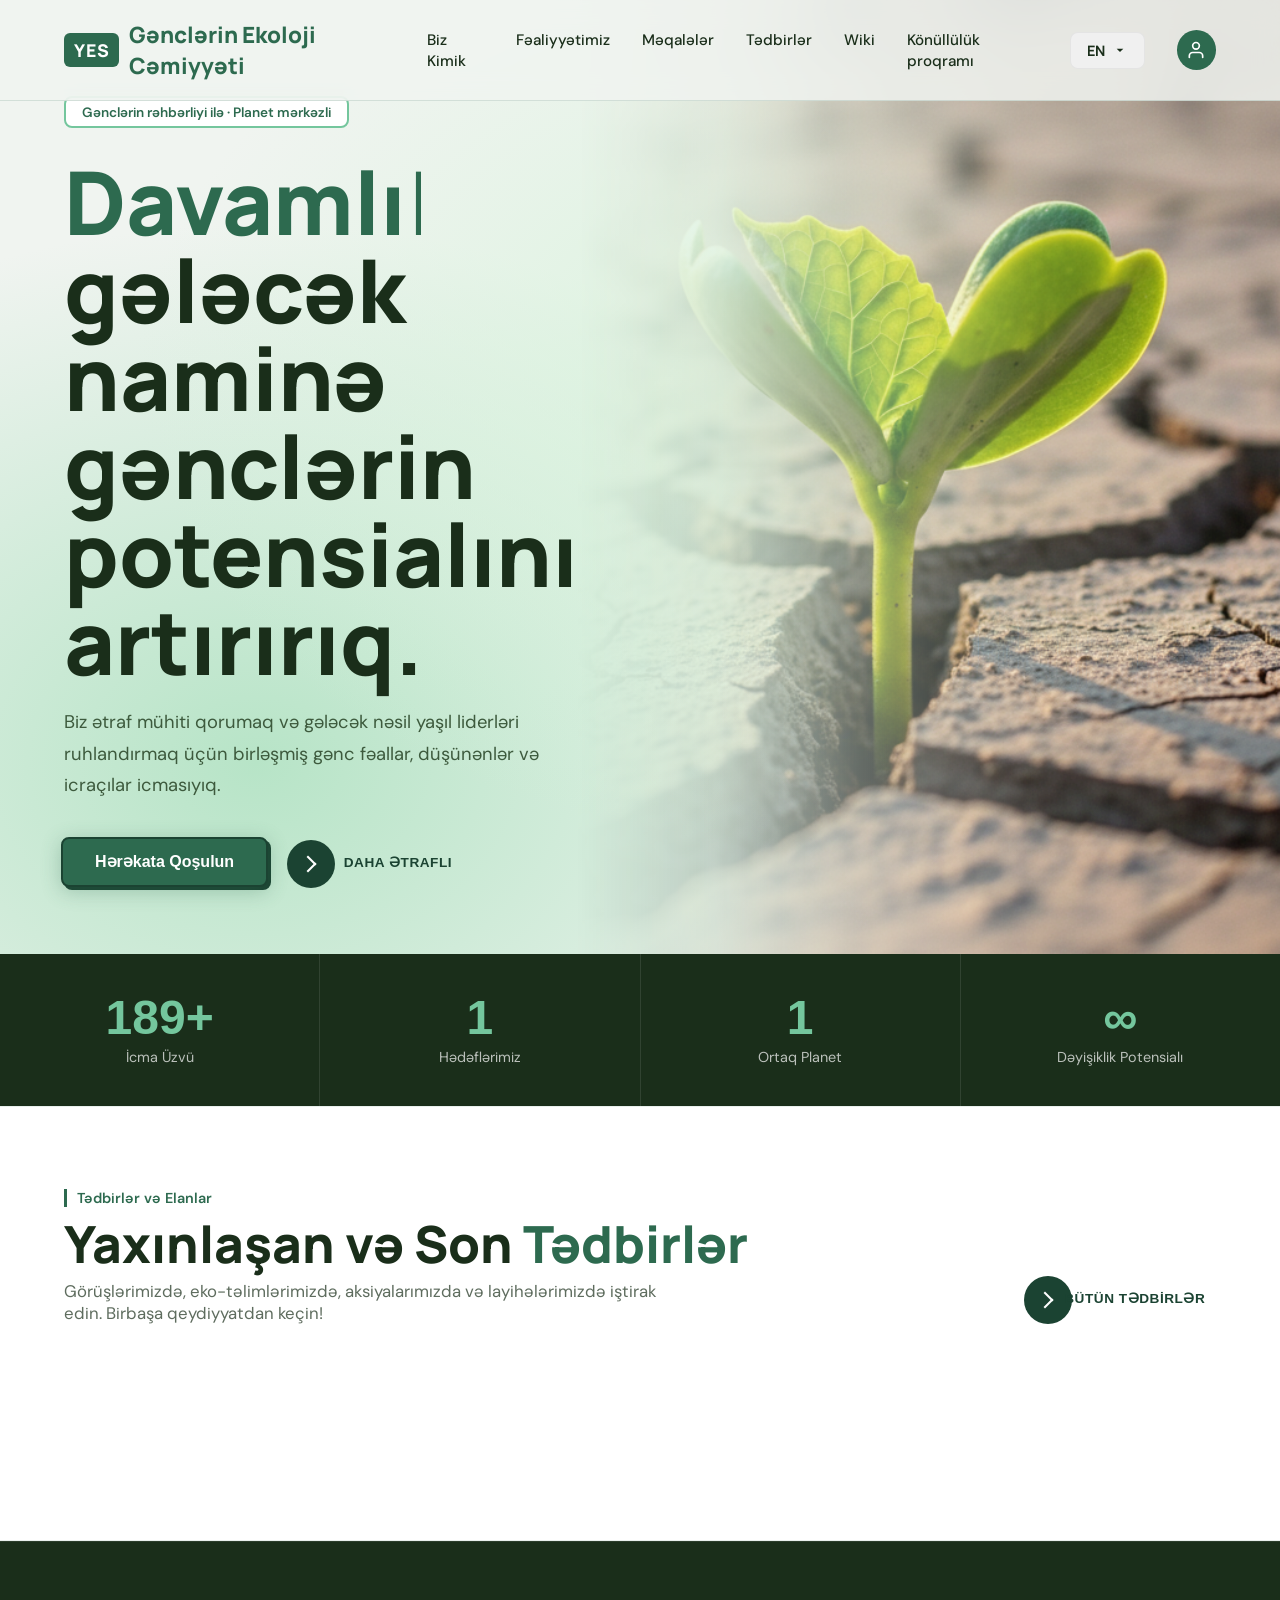
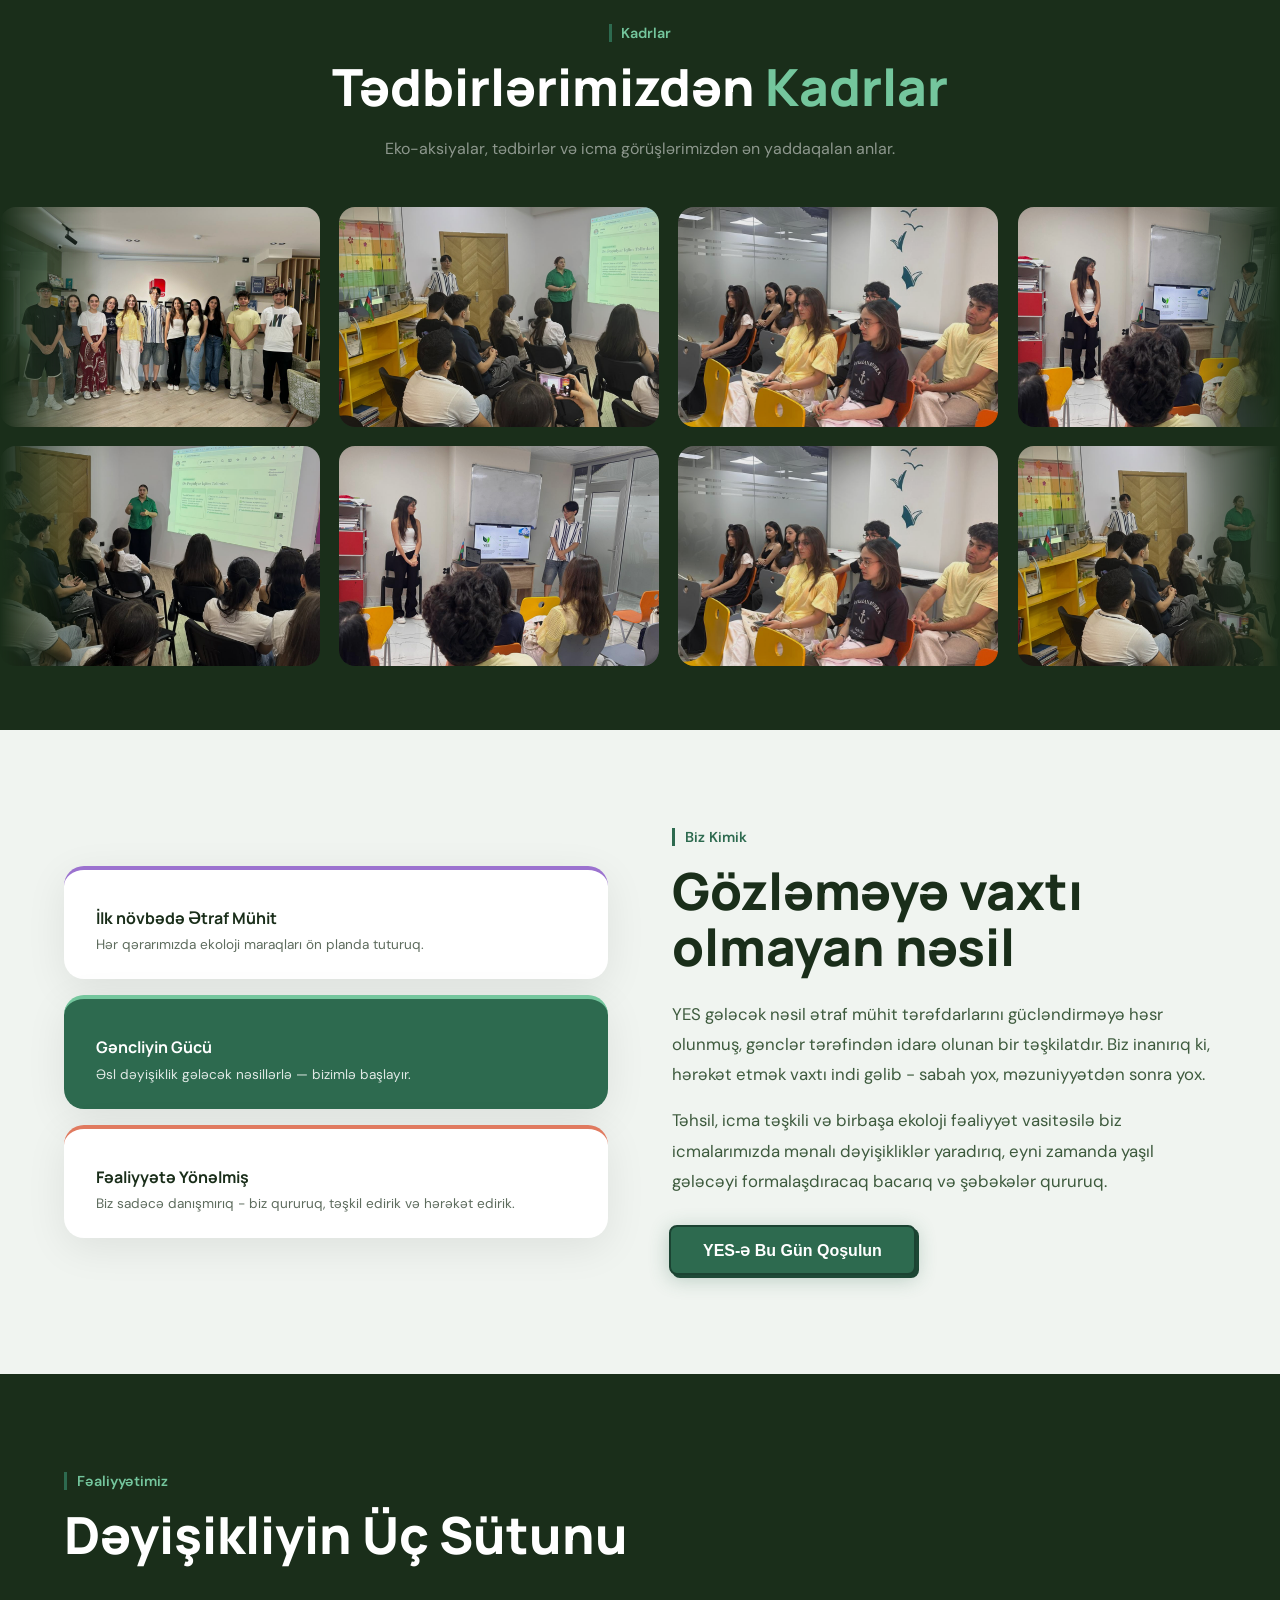
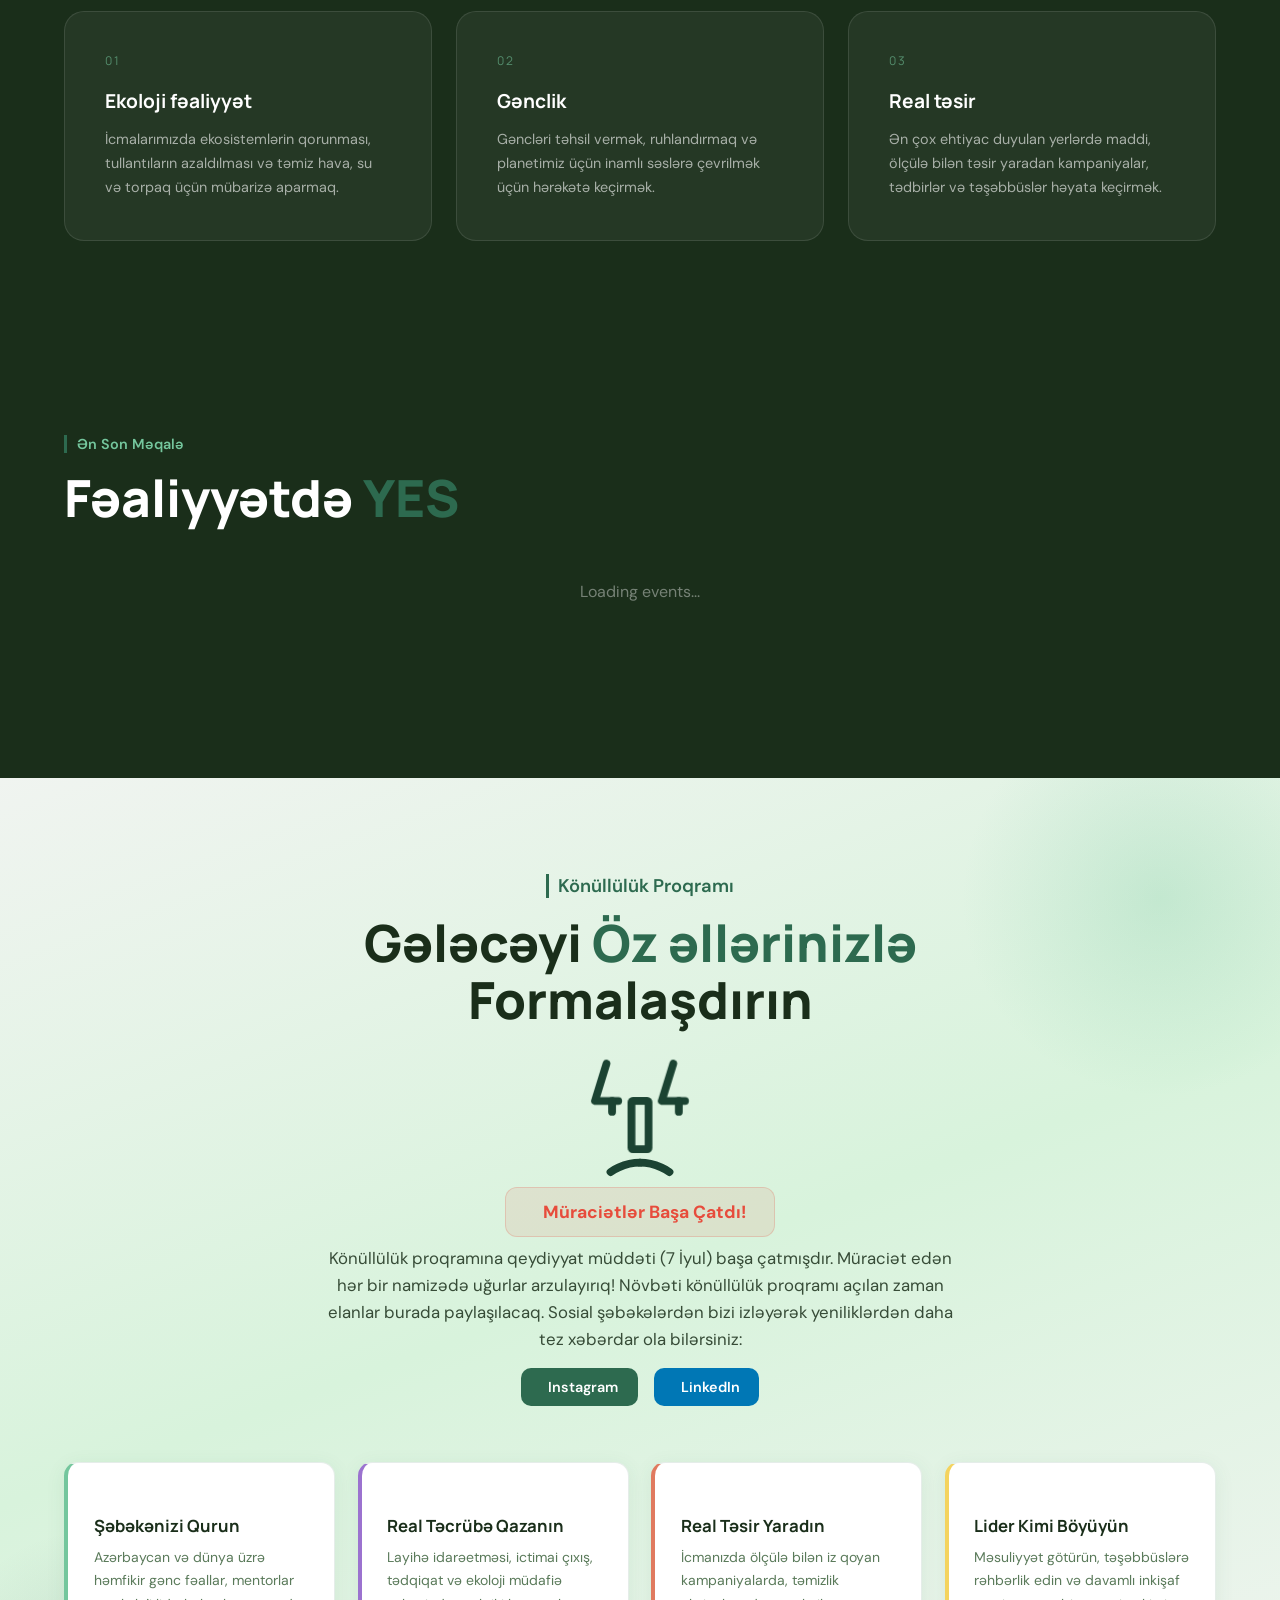
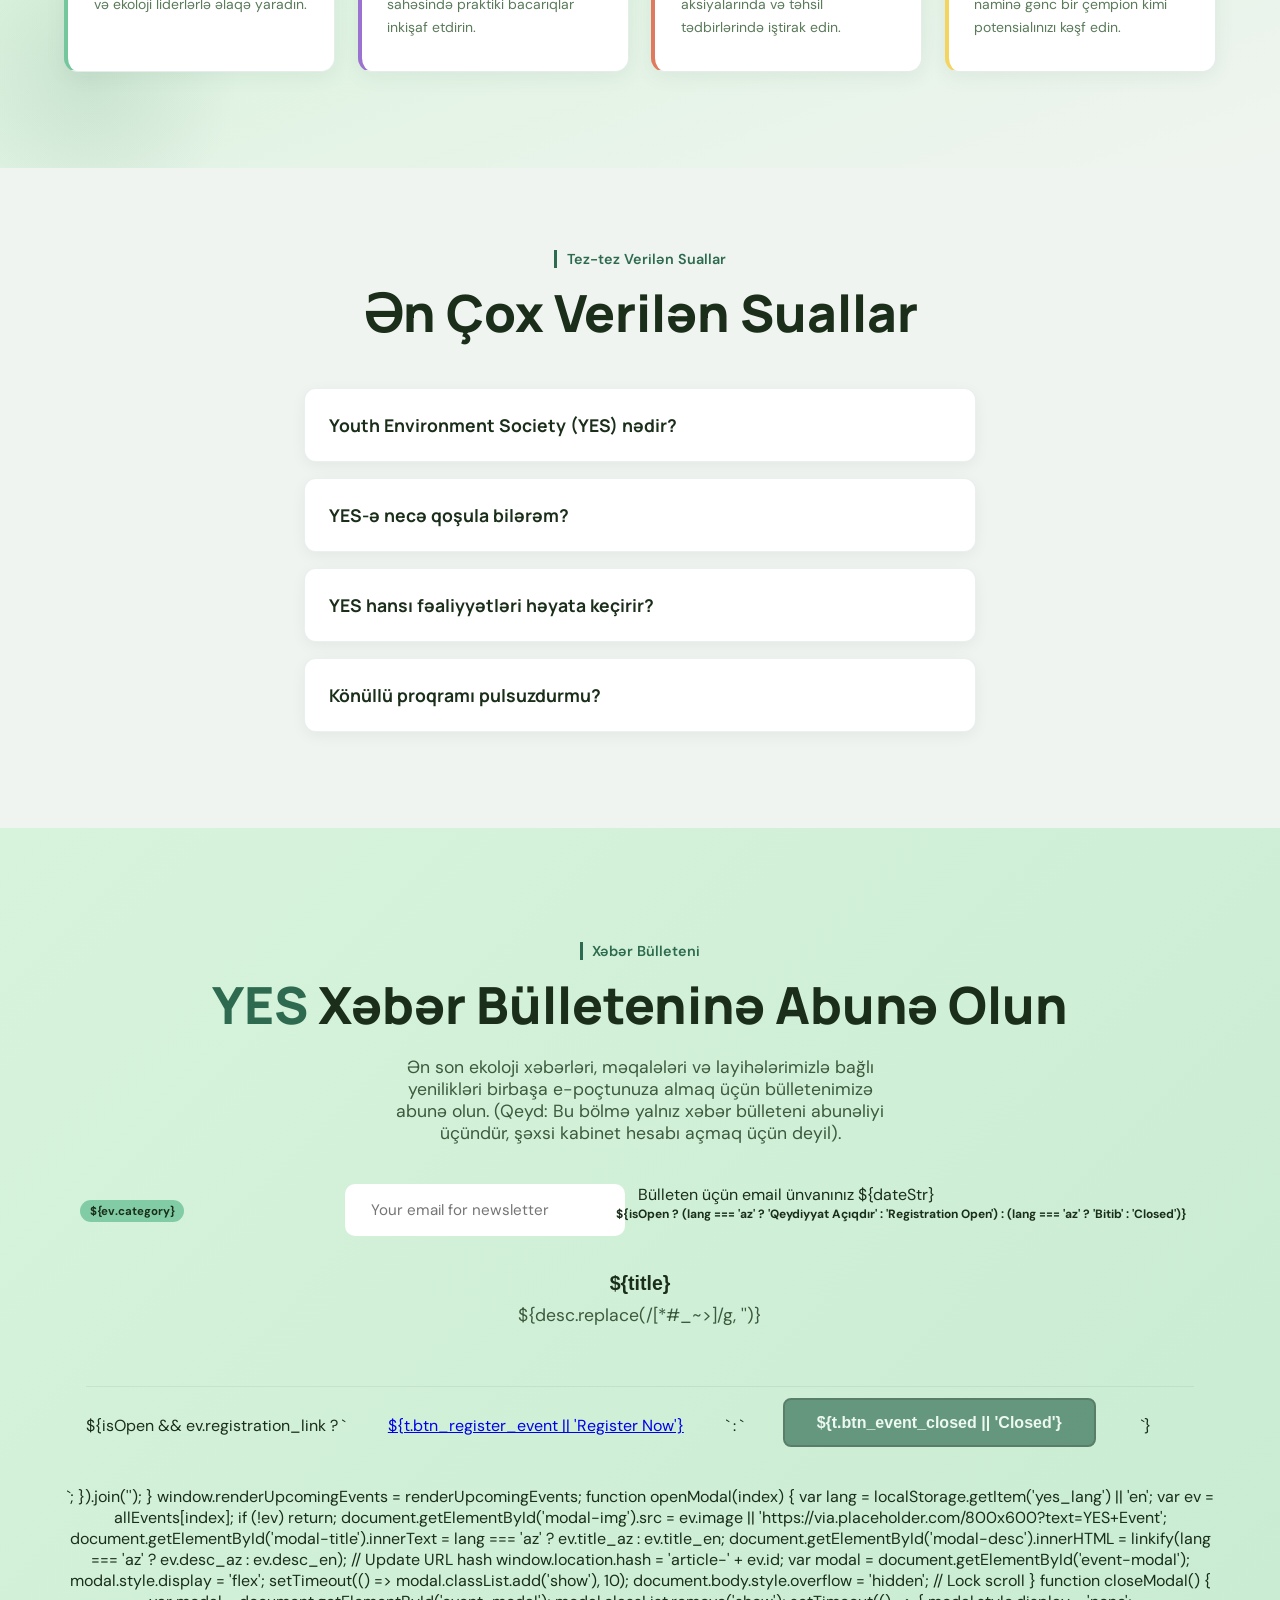
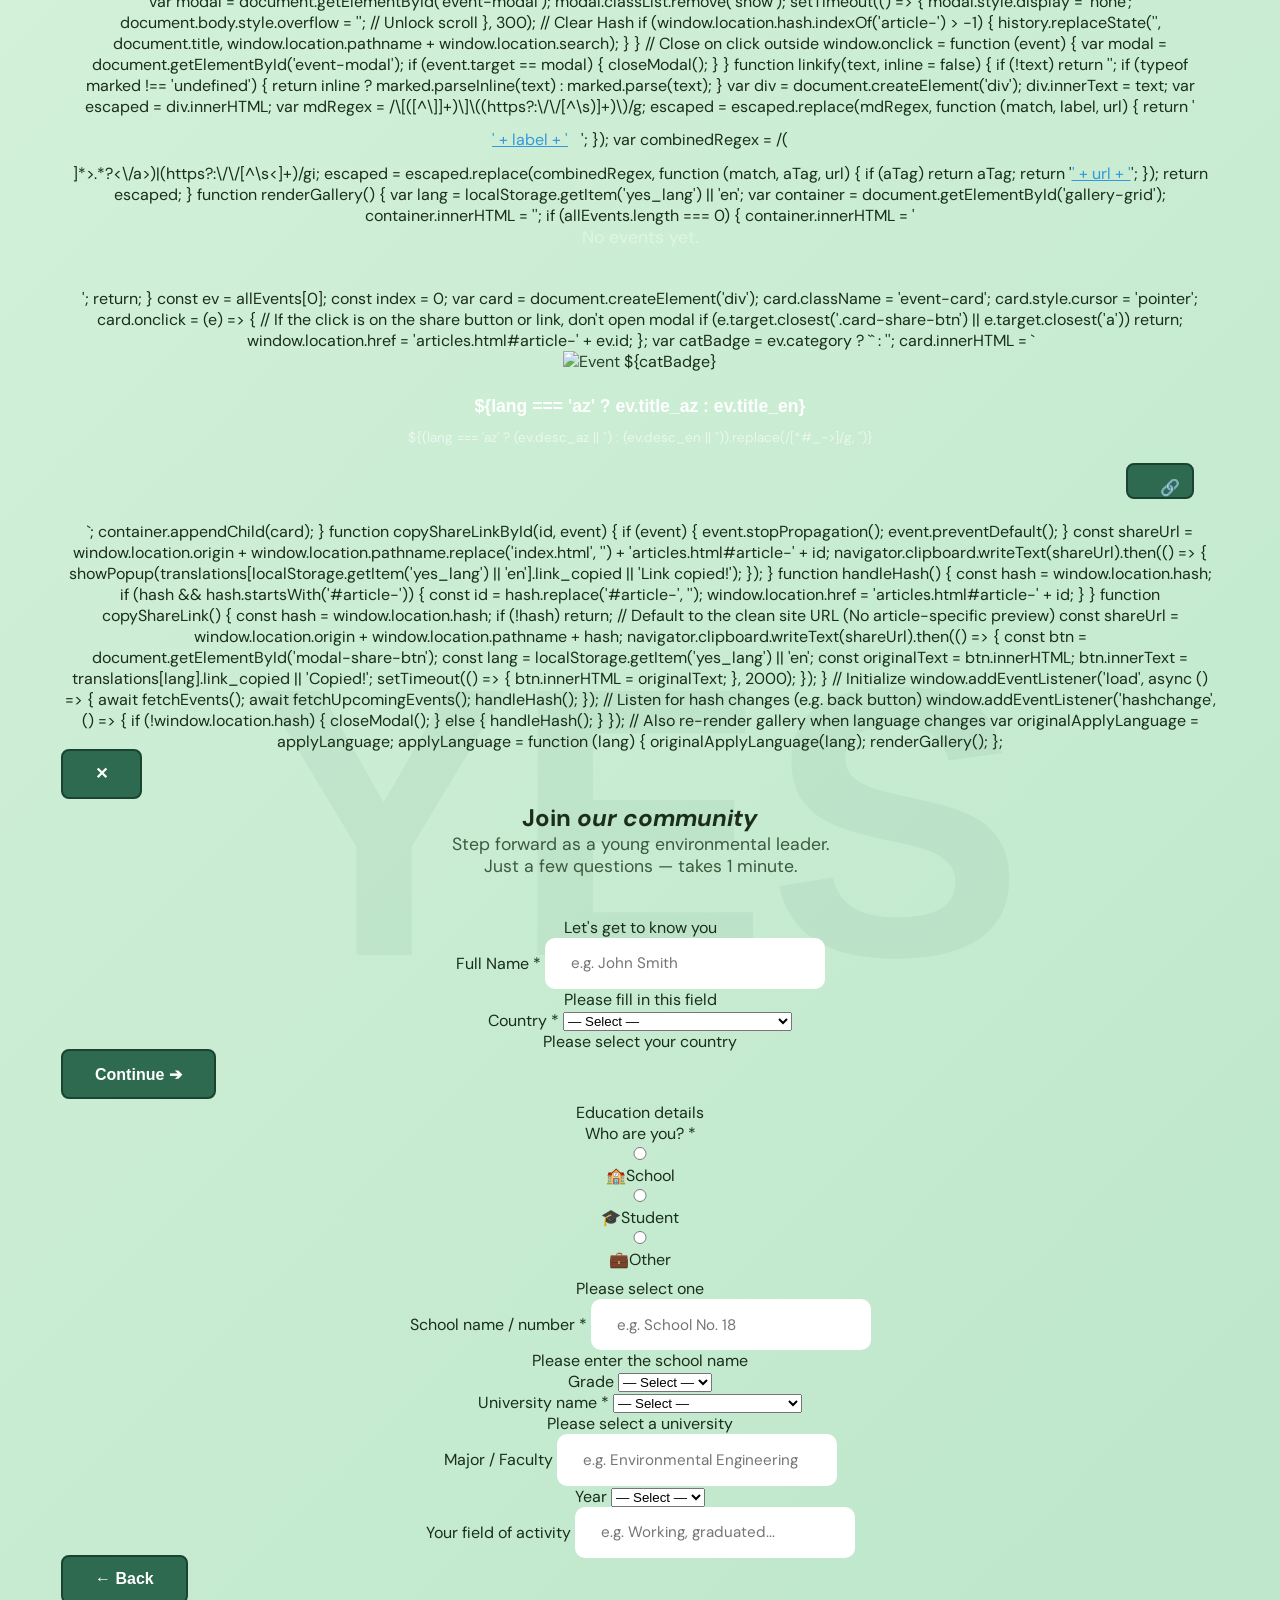
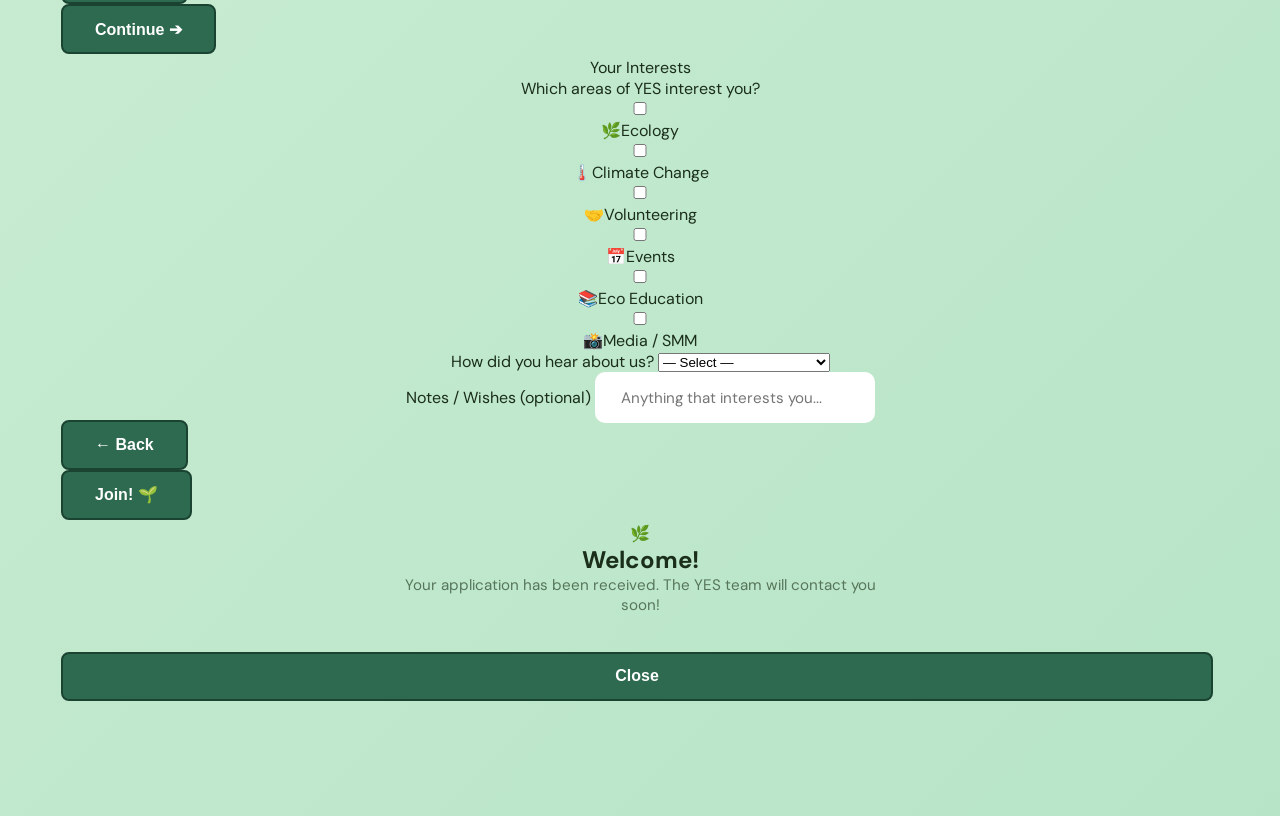
==== commit 83be7c81: "fix(hero): remove events pill from hero section" ====
--- a/az/index.html
+++ b/az/index.html
@@ -2292,13 +2292,7 @@
 
 
     <div class="hero-content">
-      <div style="display:flex; align-items:center; gap:0.6rem; flex-wrap:wrap; margin-bottom:0.8rem;">
-        <div class="hero-tag" data-i18n="hero_tag" style="margin-bottom:0;">Gənclərin rəhbərliyi ilə · Planet mərkəzli</div>
-        <a href="#events" class="hero-event-pill" style="display:inline-flex; align-items:center; gap:0.45rem; background:rgba(45,106,79,0.12); border:1px solid rgba(45,106,79,0.25); color:var(--green); padding:0.35rem 0.85rem; border-radius:20px; font-size:0.82rem; font-weight:700; text-decoration:none; transition:all 0.2s;">
-          <span style="width:7px; height:7px; border-radius:50%; background:var(--green); display:inline-block;"></span>
-          <span data-i18n="hero_events_badge">Tədbirlər və Elanlar →</span>
-        </a>
-      </div>
+      <div class="hero-tag" data-i18n="hero_tag">Gənclərin rəhbərliyi ilə · Planet mərkəzli</div>
       <h1 data-i18n="hero_title"><span class="hero-typewriter-line"><em class="hero-typewriter"><span id="typewriter-text">Davamlı</span><span class="typewriter-cursor" aria-hidden="true">|</span></em></span><br>gələcək naminə<br>gənclərin potensialını artırırıq.</h1>
       <p class="hero-sub" data-i18n="hero_sub">Biz ətraf mühiti qorumaq və gələcək nəsil yaşıl liderləri ruhlandırmaq üçün birləşmiş gənc fəallar, düşünənlər və icraçılar icmasıyıq.</p>
       <div class="hero-btns">
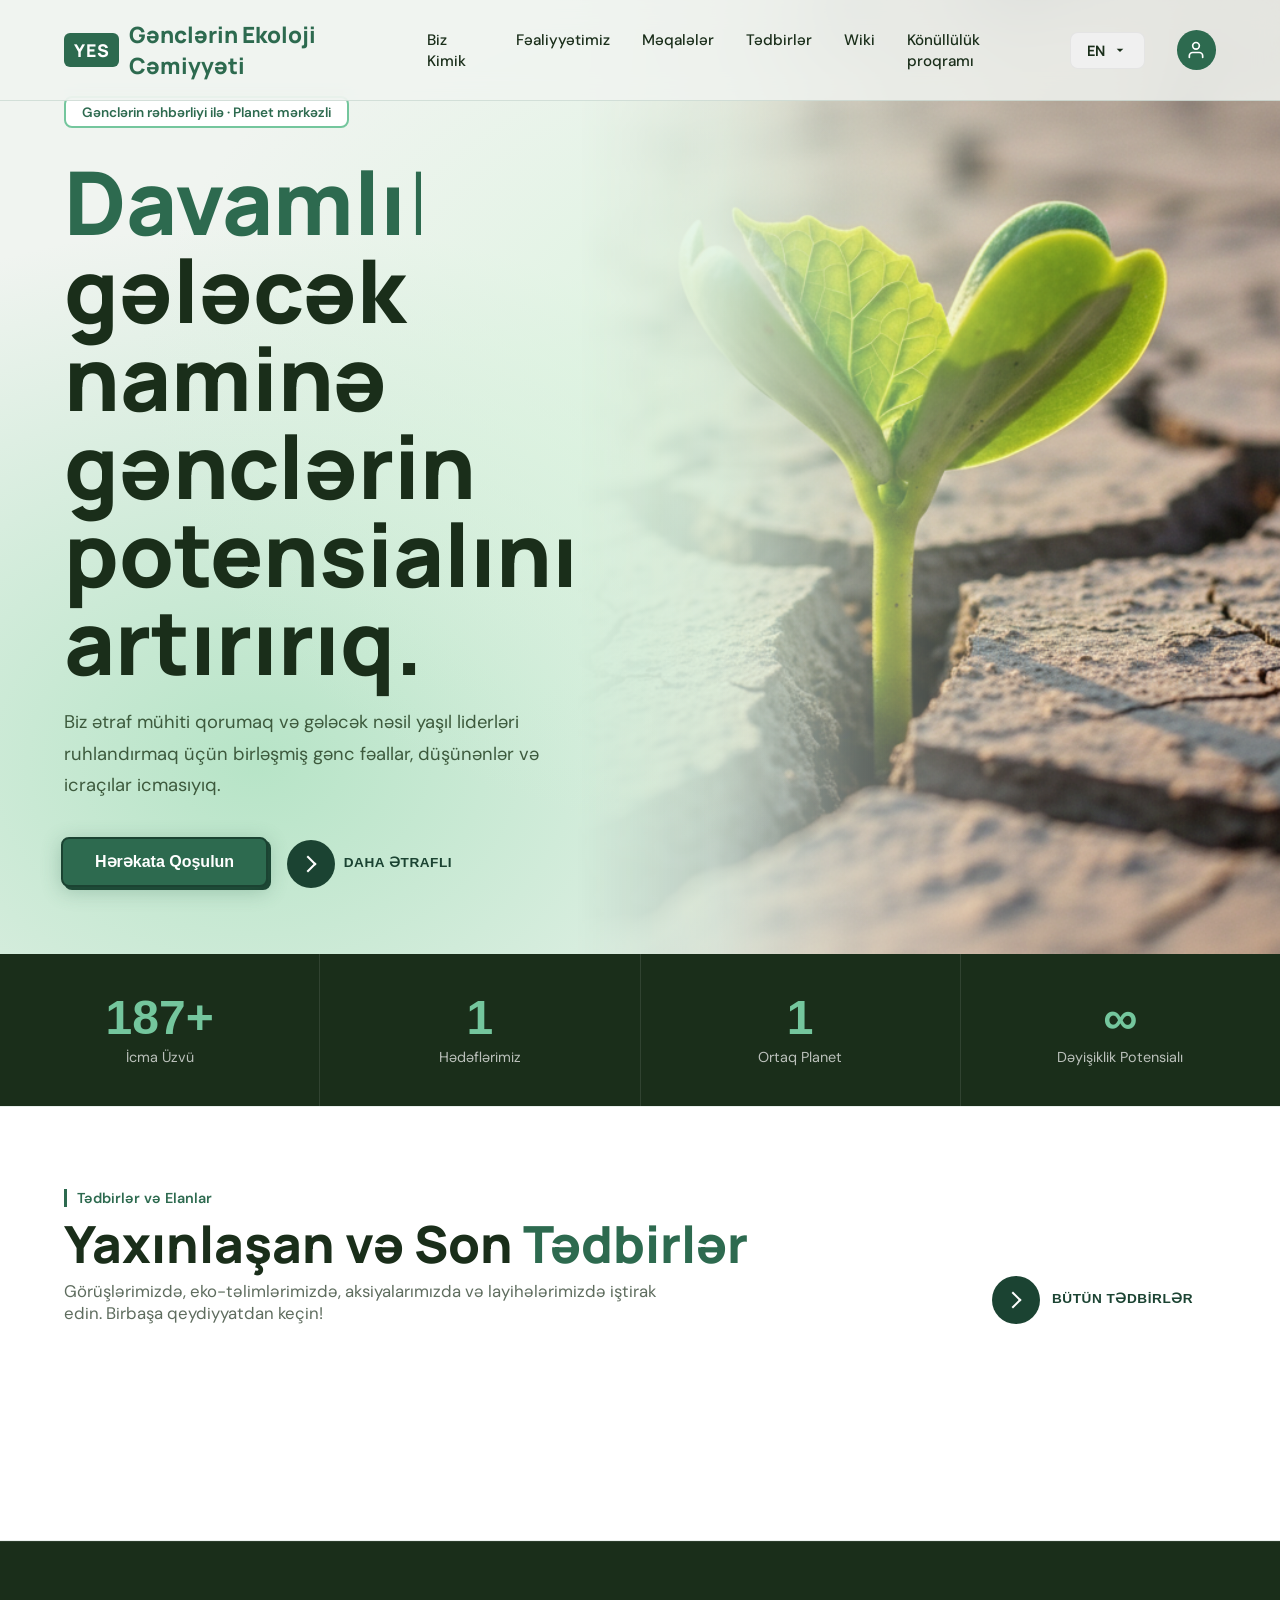
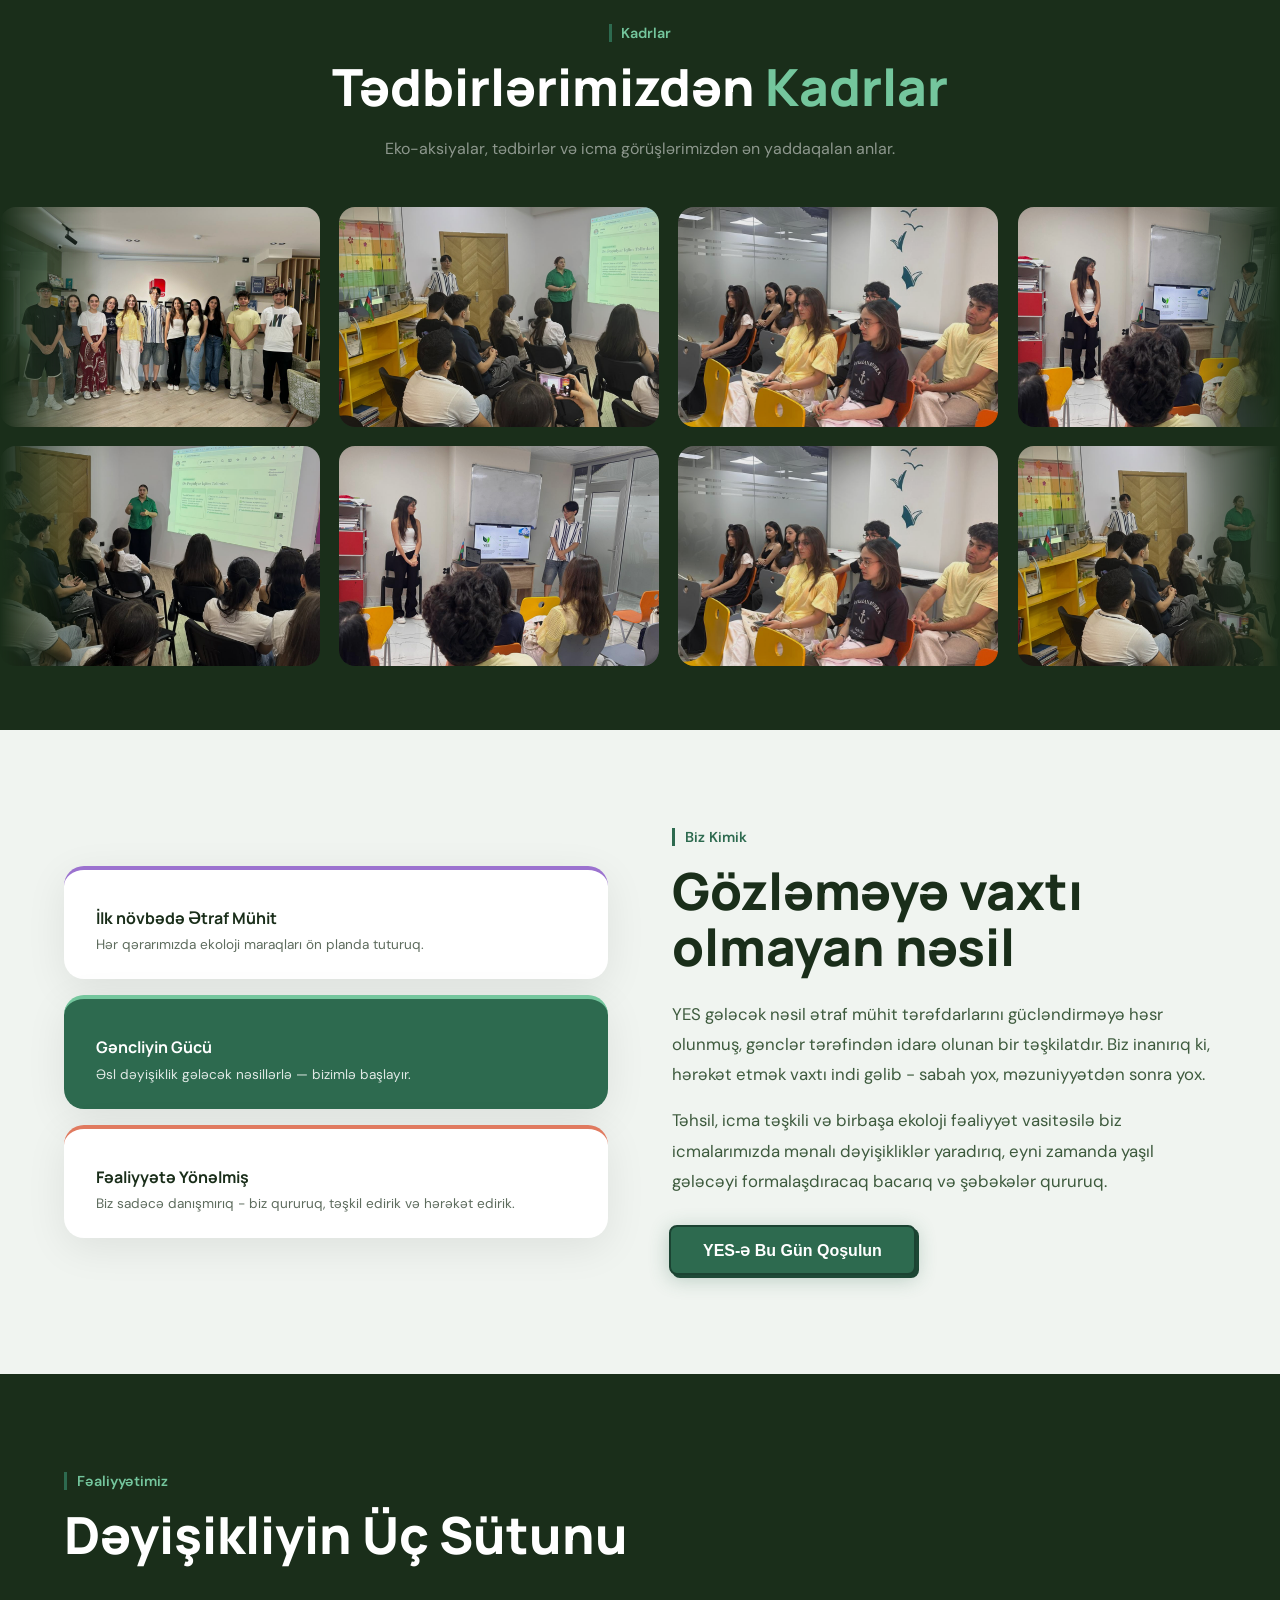
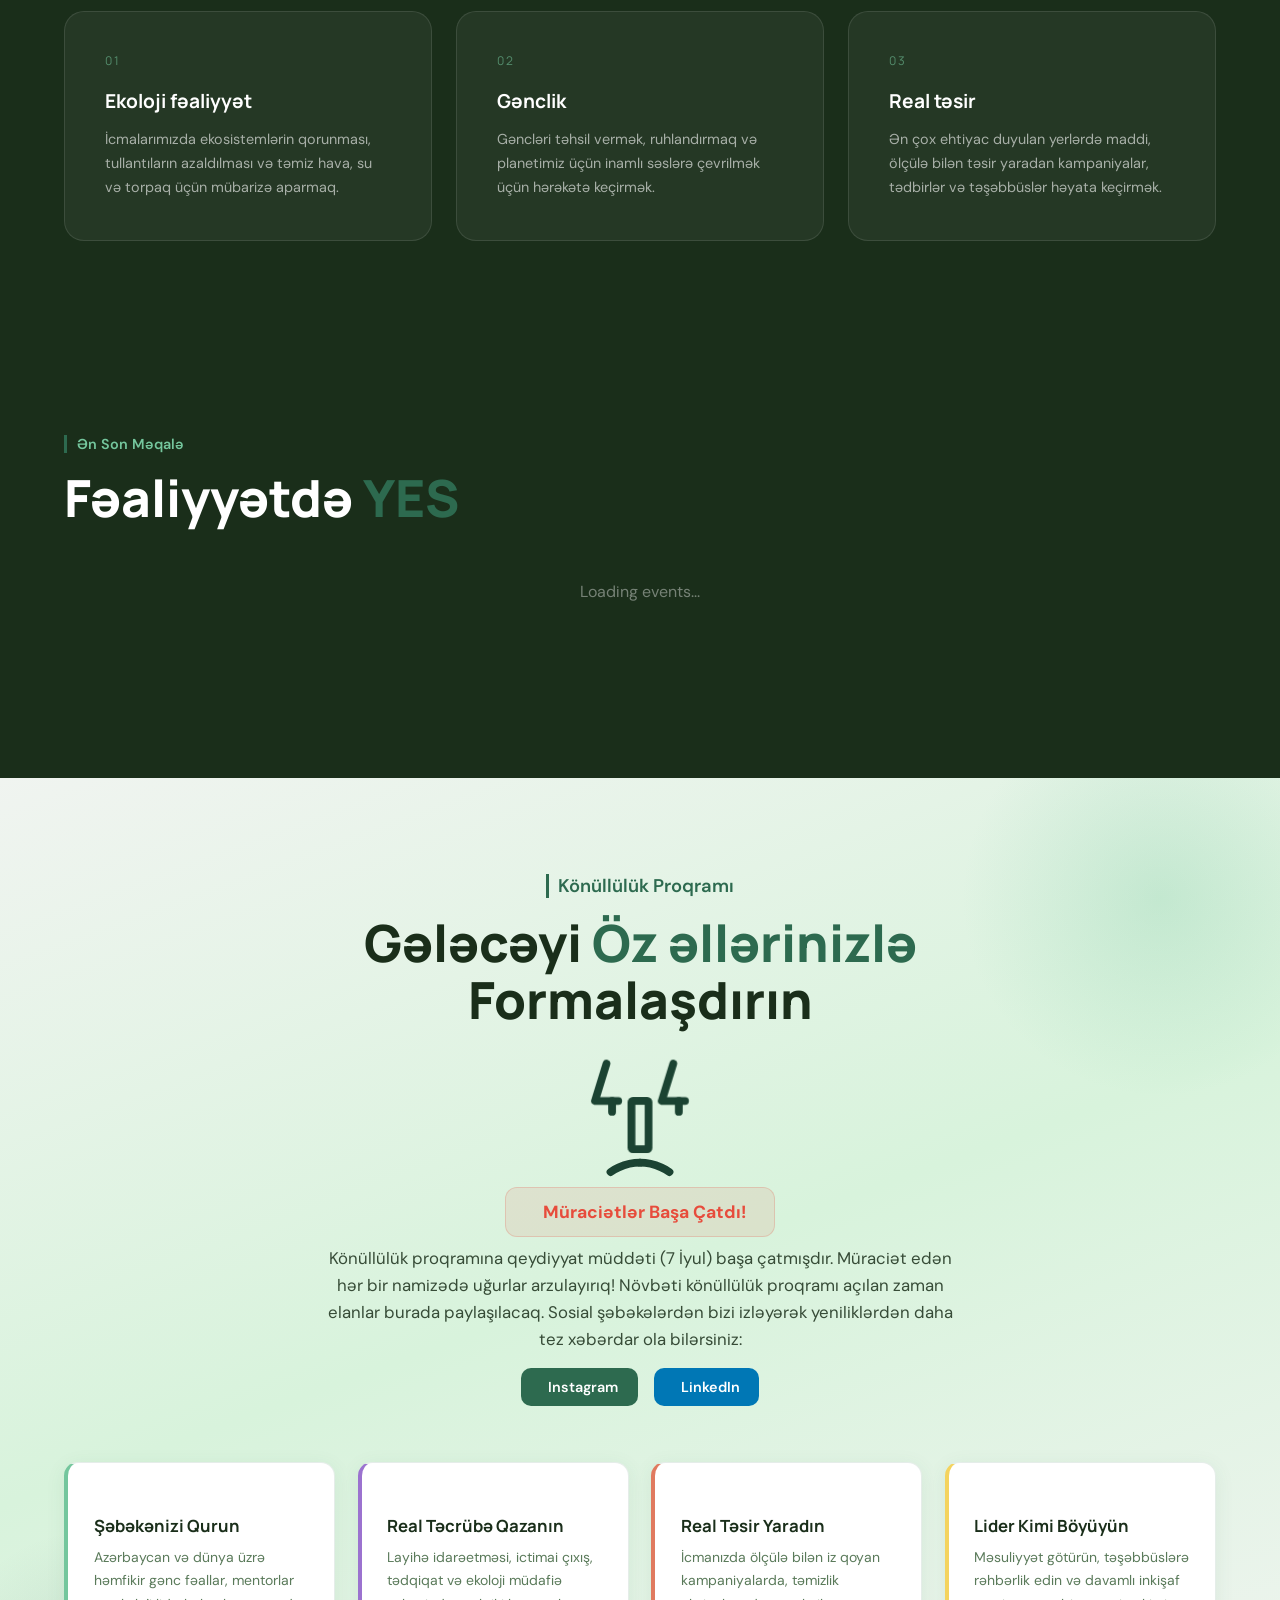
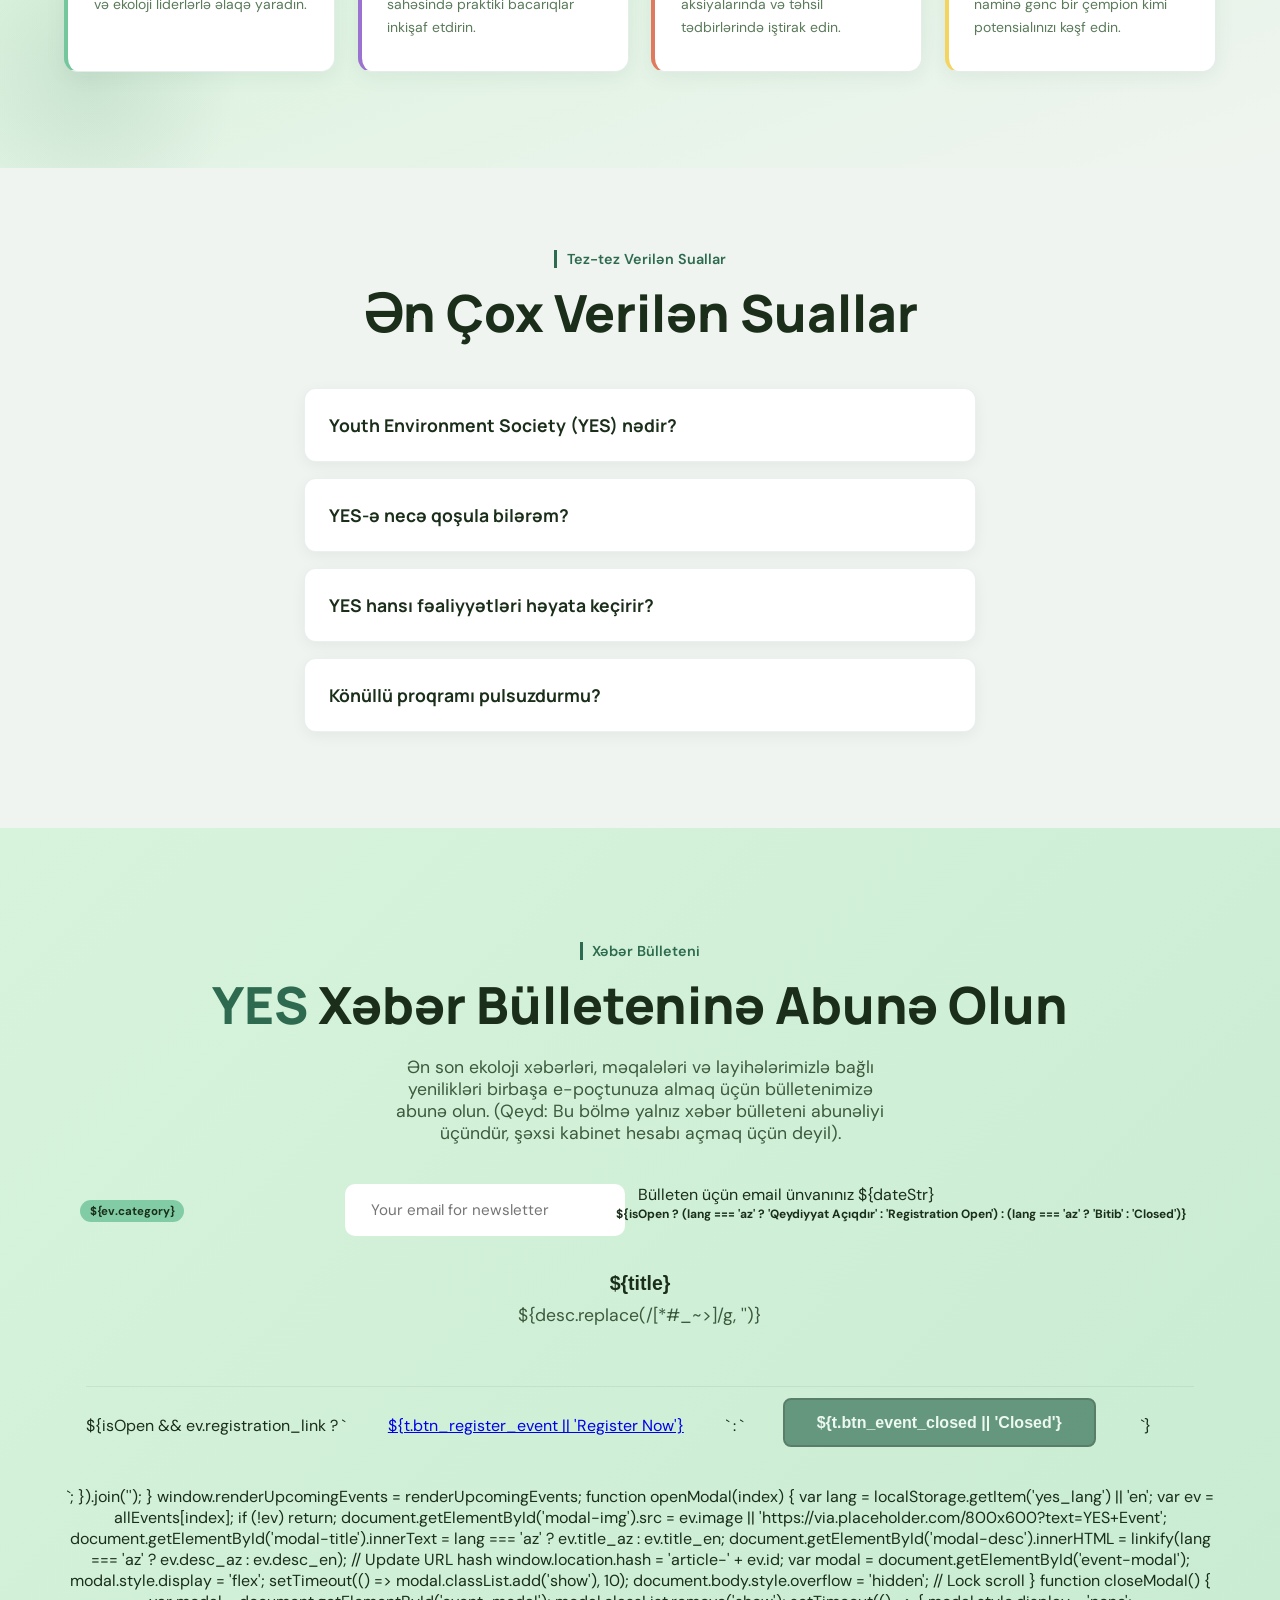
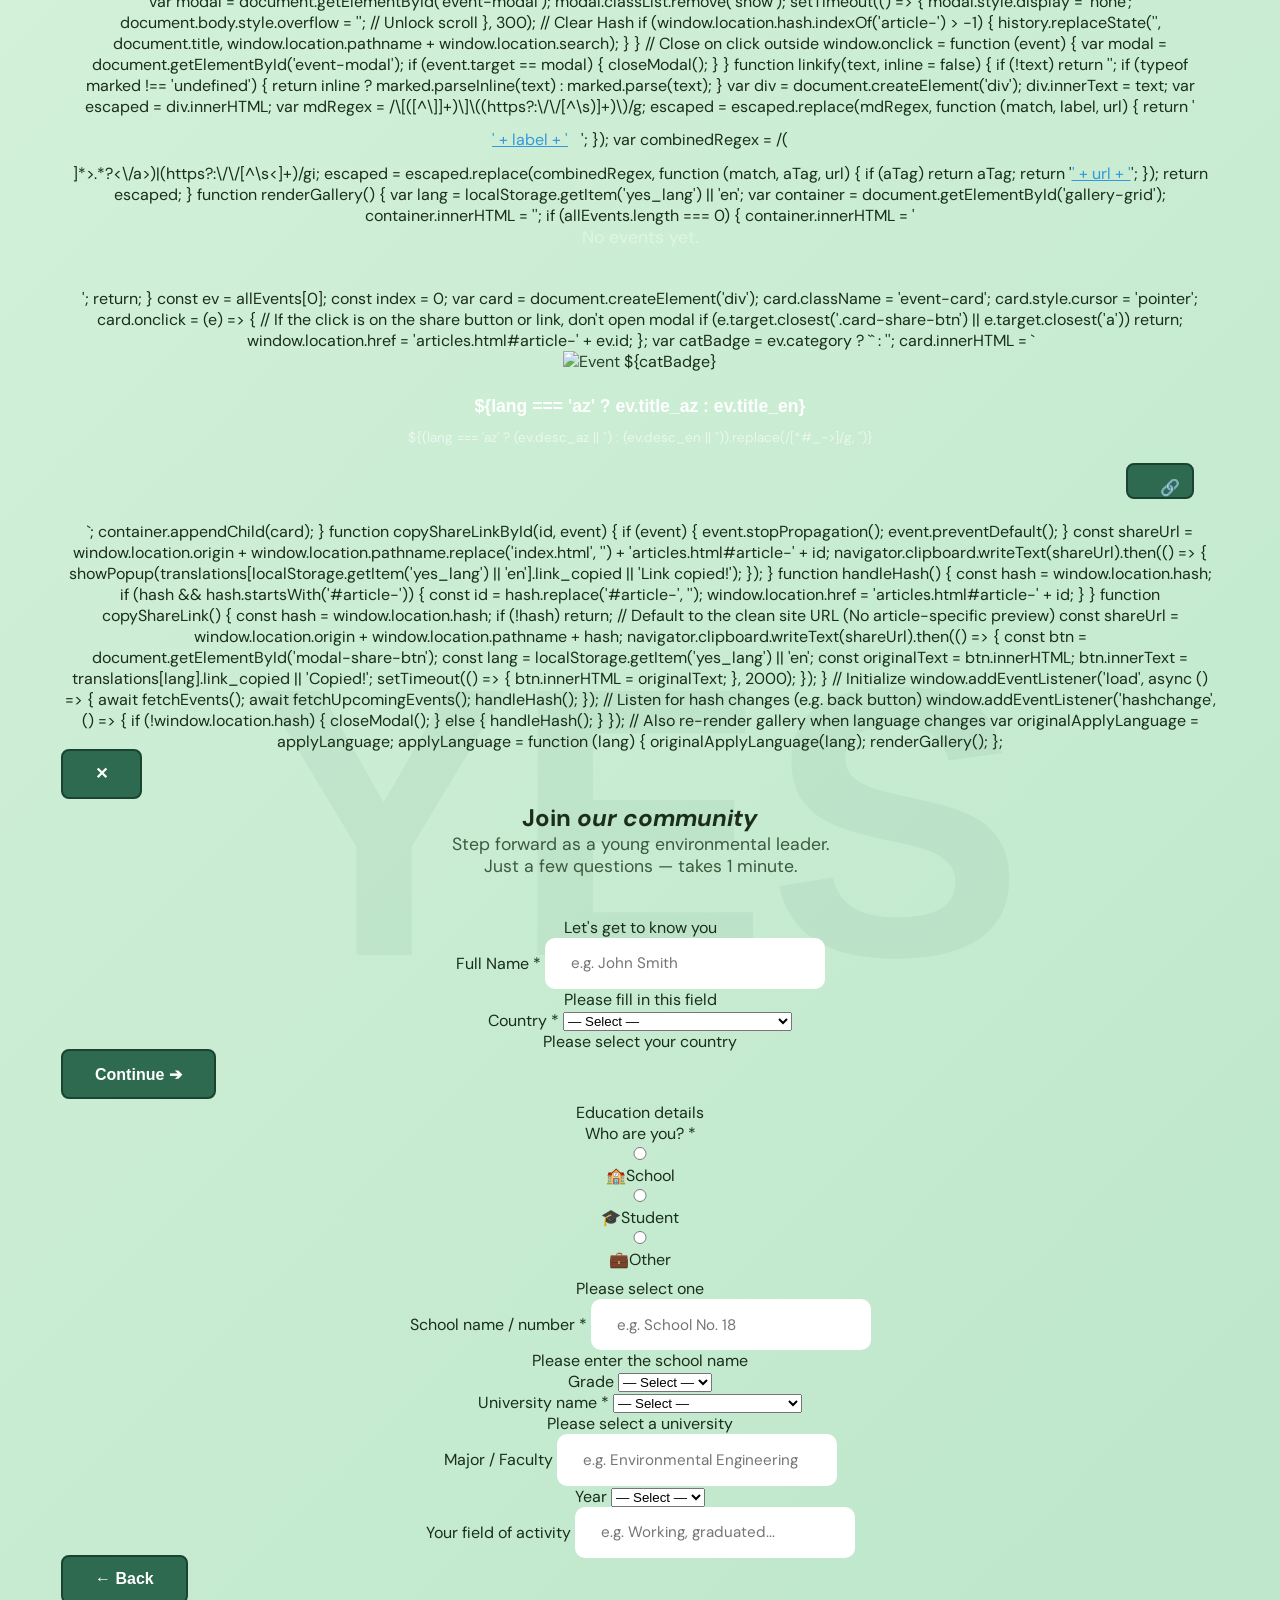
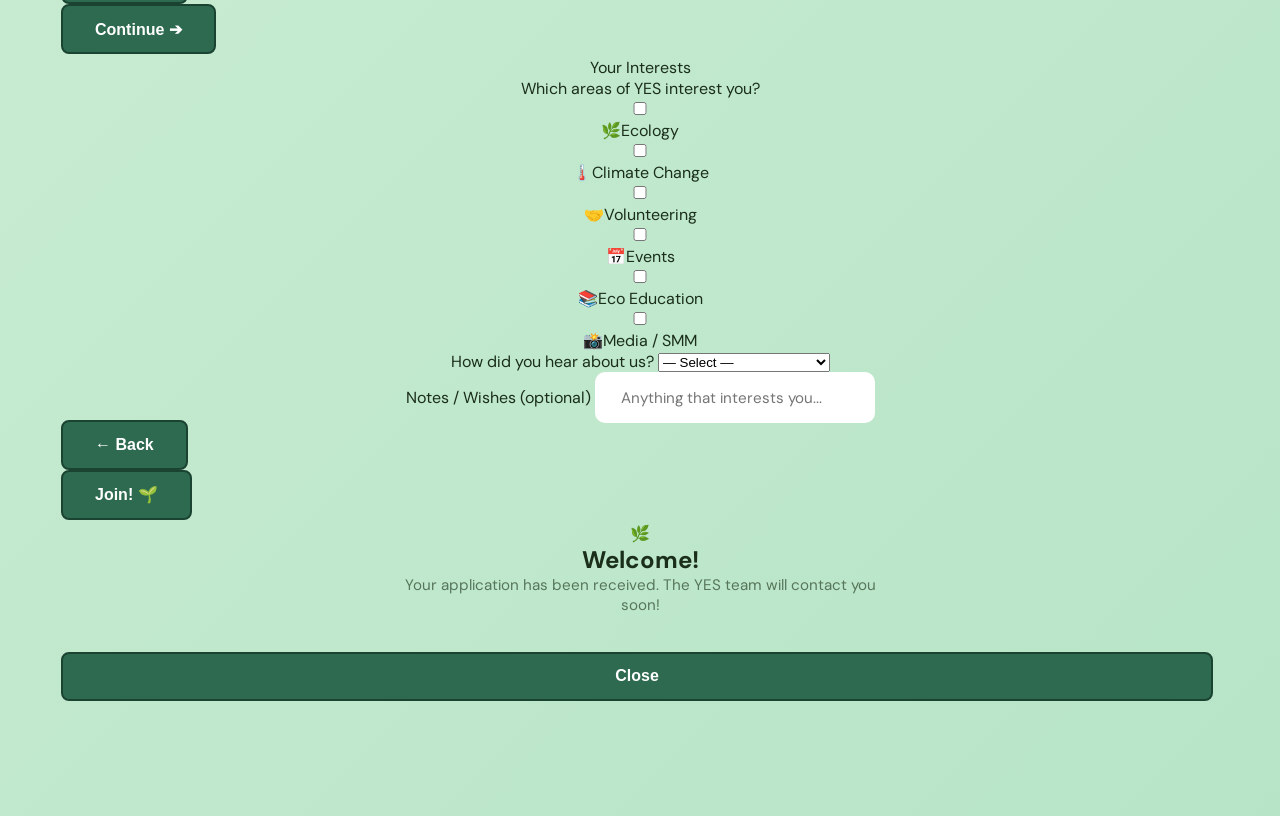
==== commit 0aca1954: "style: add spacing between circle and text in View All Events button" ====
--- a/az/index.html
+++ b/az/index.html
@@ -598,6 +598,18 @@
       color: #fff;
     }
 
+    .btn-secondary.btn-events-all {
+      width: 14rem;
+    }
+    .btn-secondary.btn-events-all .button-text {
+      left: 3rem;
+      right: 0.6rem;
+      margin: 0;
+      text-align: left;
+      padding: 0.75rem 0 0.75rem 0.75rem;
+      white-space: nowrap;
+    }
+
     @keyframes fadeUp {
       from {
         opacity: 0;
@@ -2338,7 +2350,7 @@
           <h2 class="section-title" data-i18n="events_title" style="margin-bottom:0.5rem;">Yaxınlaşan və Son <em style='color:var(--green);font-style:normal'>Tədbirlər</em></h2>
           <p style="font-size:1.05rem; color:rgba(26,46,26,0.7); max-width:600px;" data-i18n="events_sub">Görüşlərimizdə, eko-təlimlərimizdə, aksiyalarımızda və layihələrimizdə iştirak edin. Birbaşa qeydiyyatdan keçin!</p>
         </div>
-        <a href="events.html" class="btn-secondary" style="margin-top:0.5rem;">
+        <a href="events.html" class="btn-secondary btn-events-all" style="margin-top:0.5rem;">
           <span class="circle" aria-hidden="true"><span class="icon arrow"></span></span>
           <span class="button-text" data-i18n="btn_view_all_events">Bütün Tədbirlər</span>
         </a>
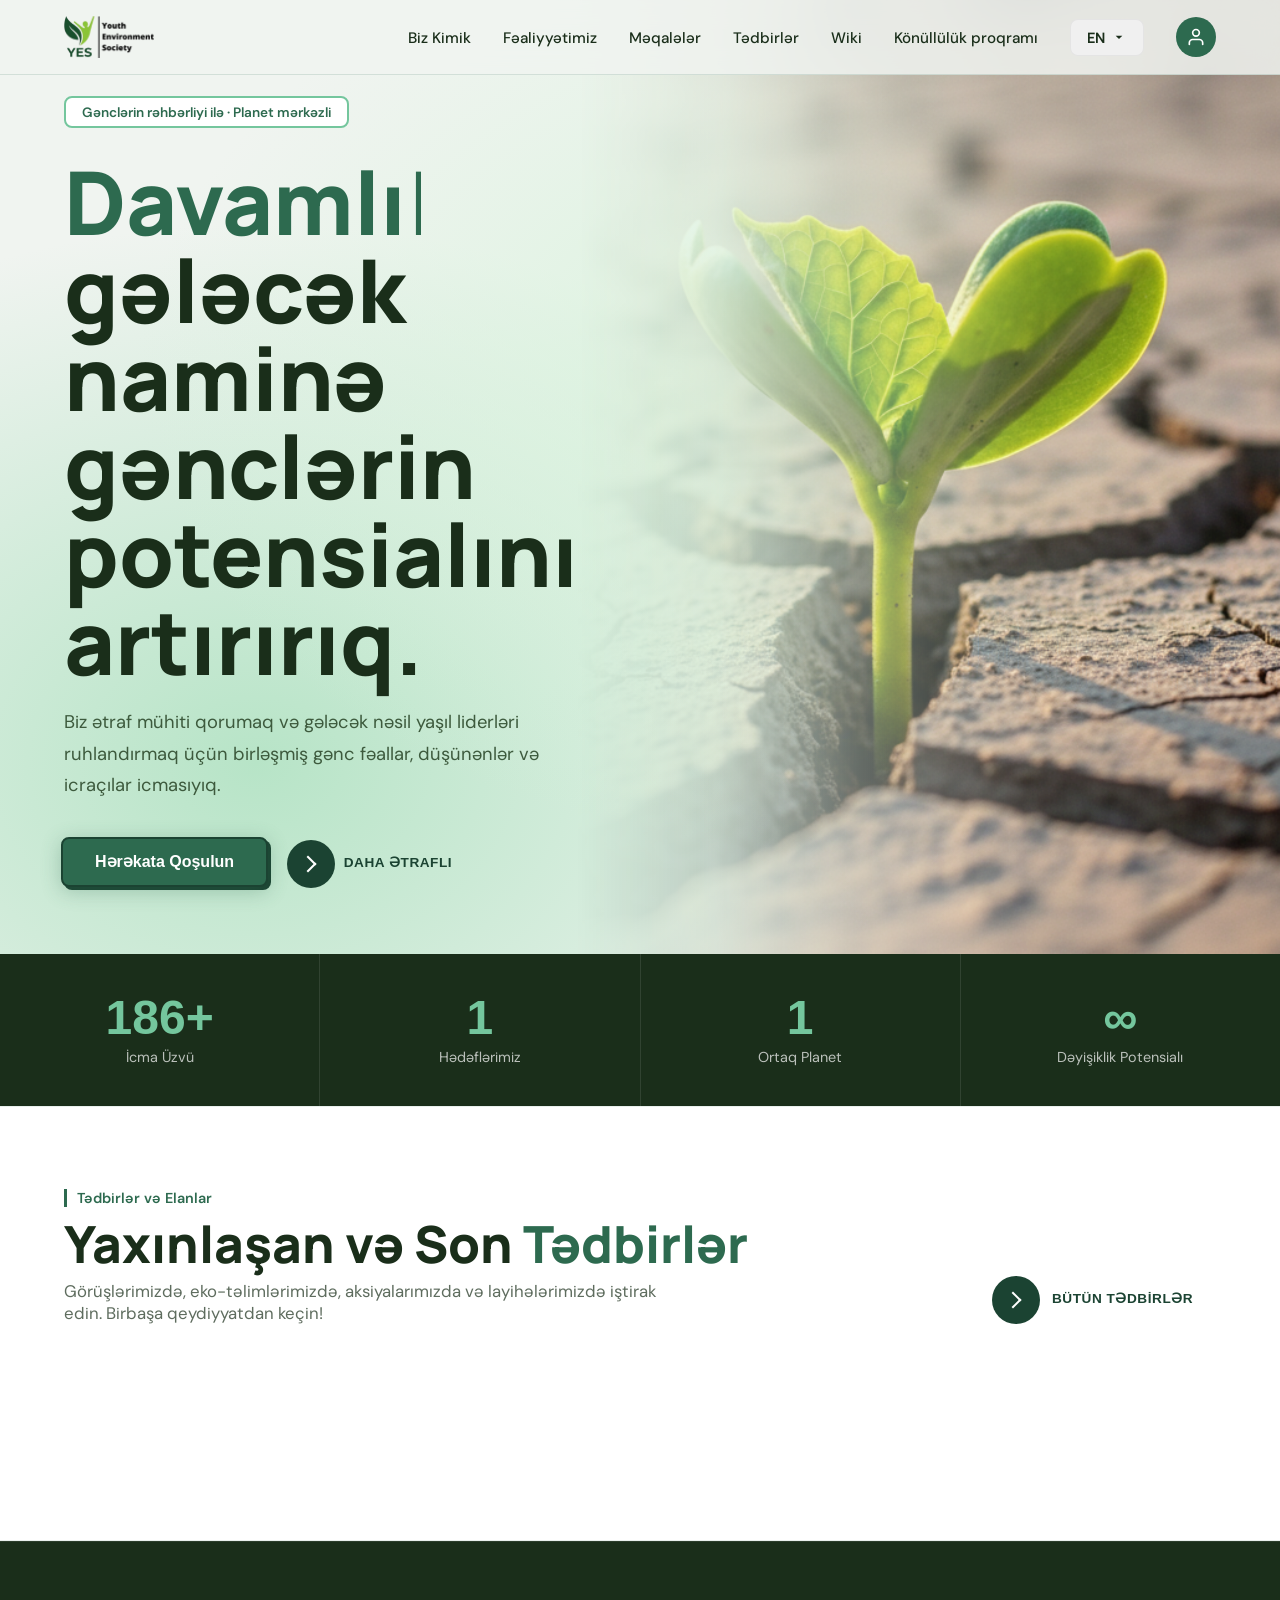
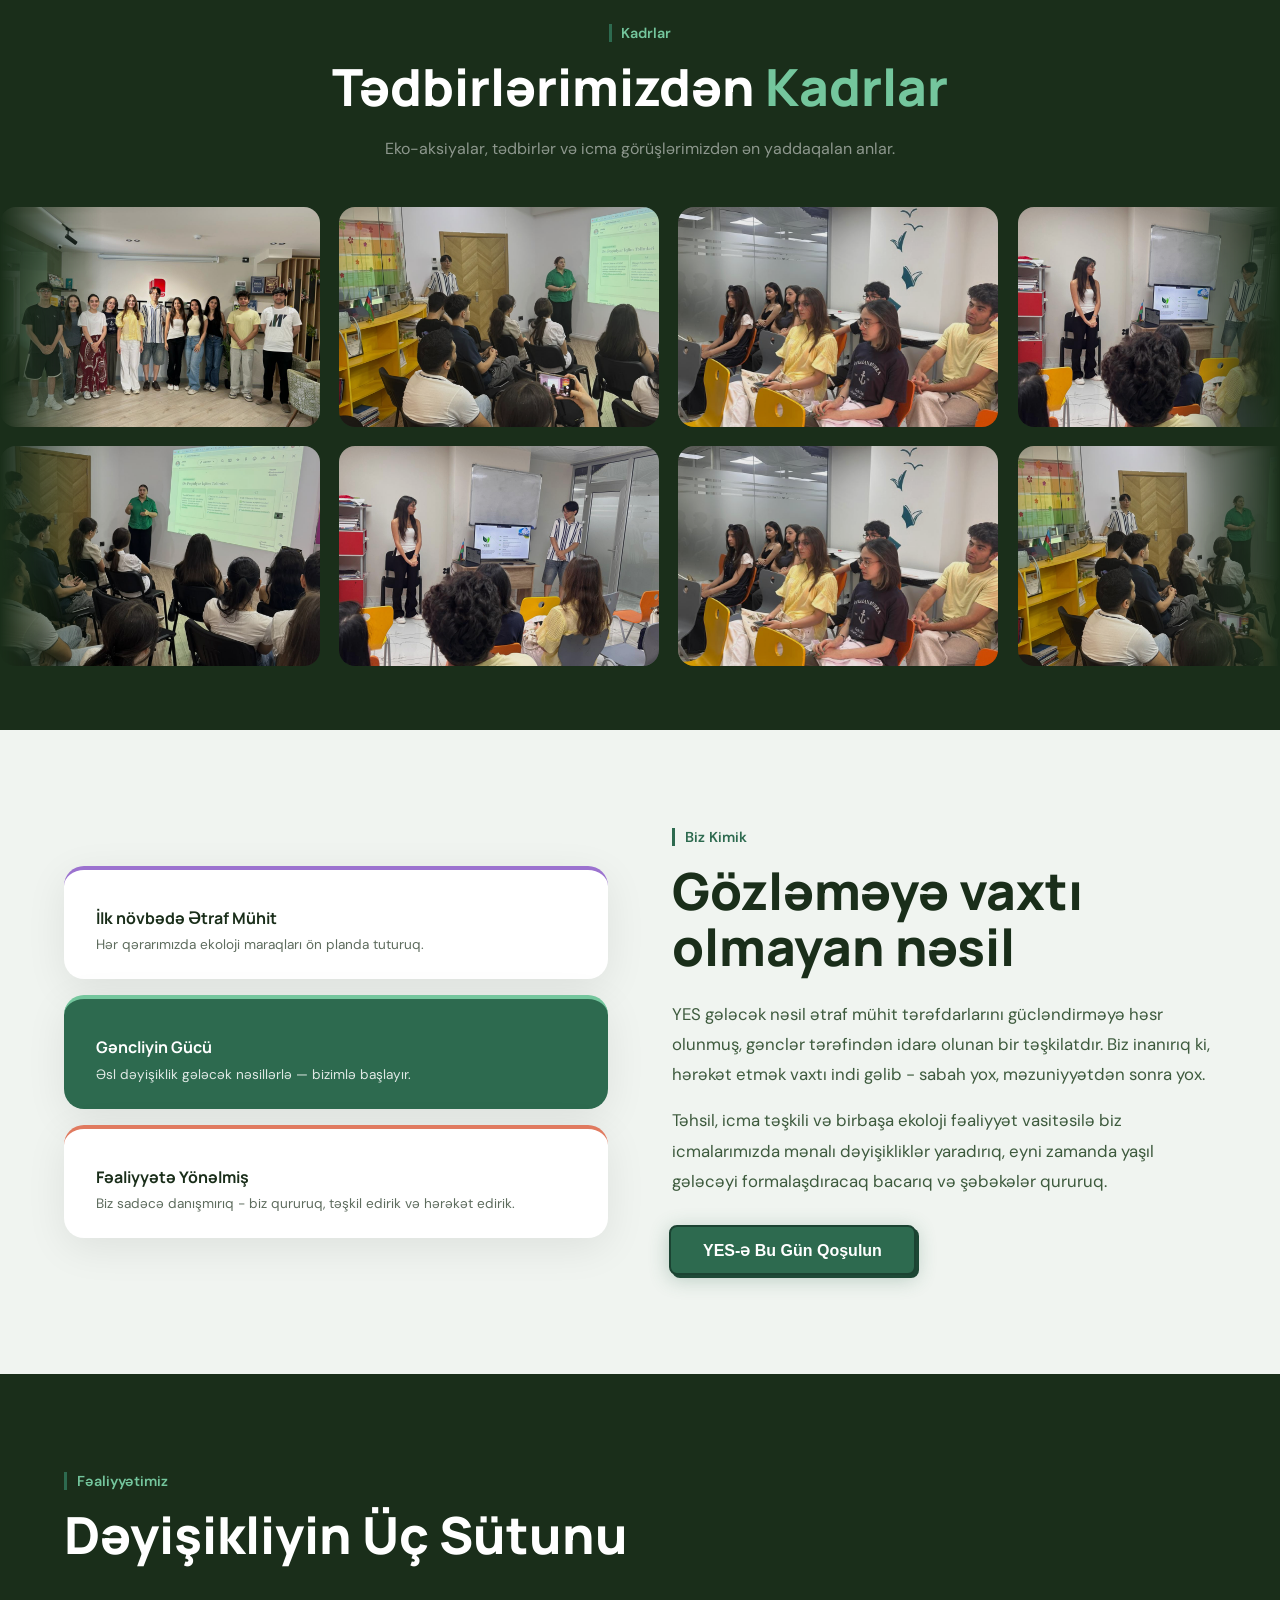
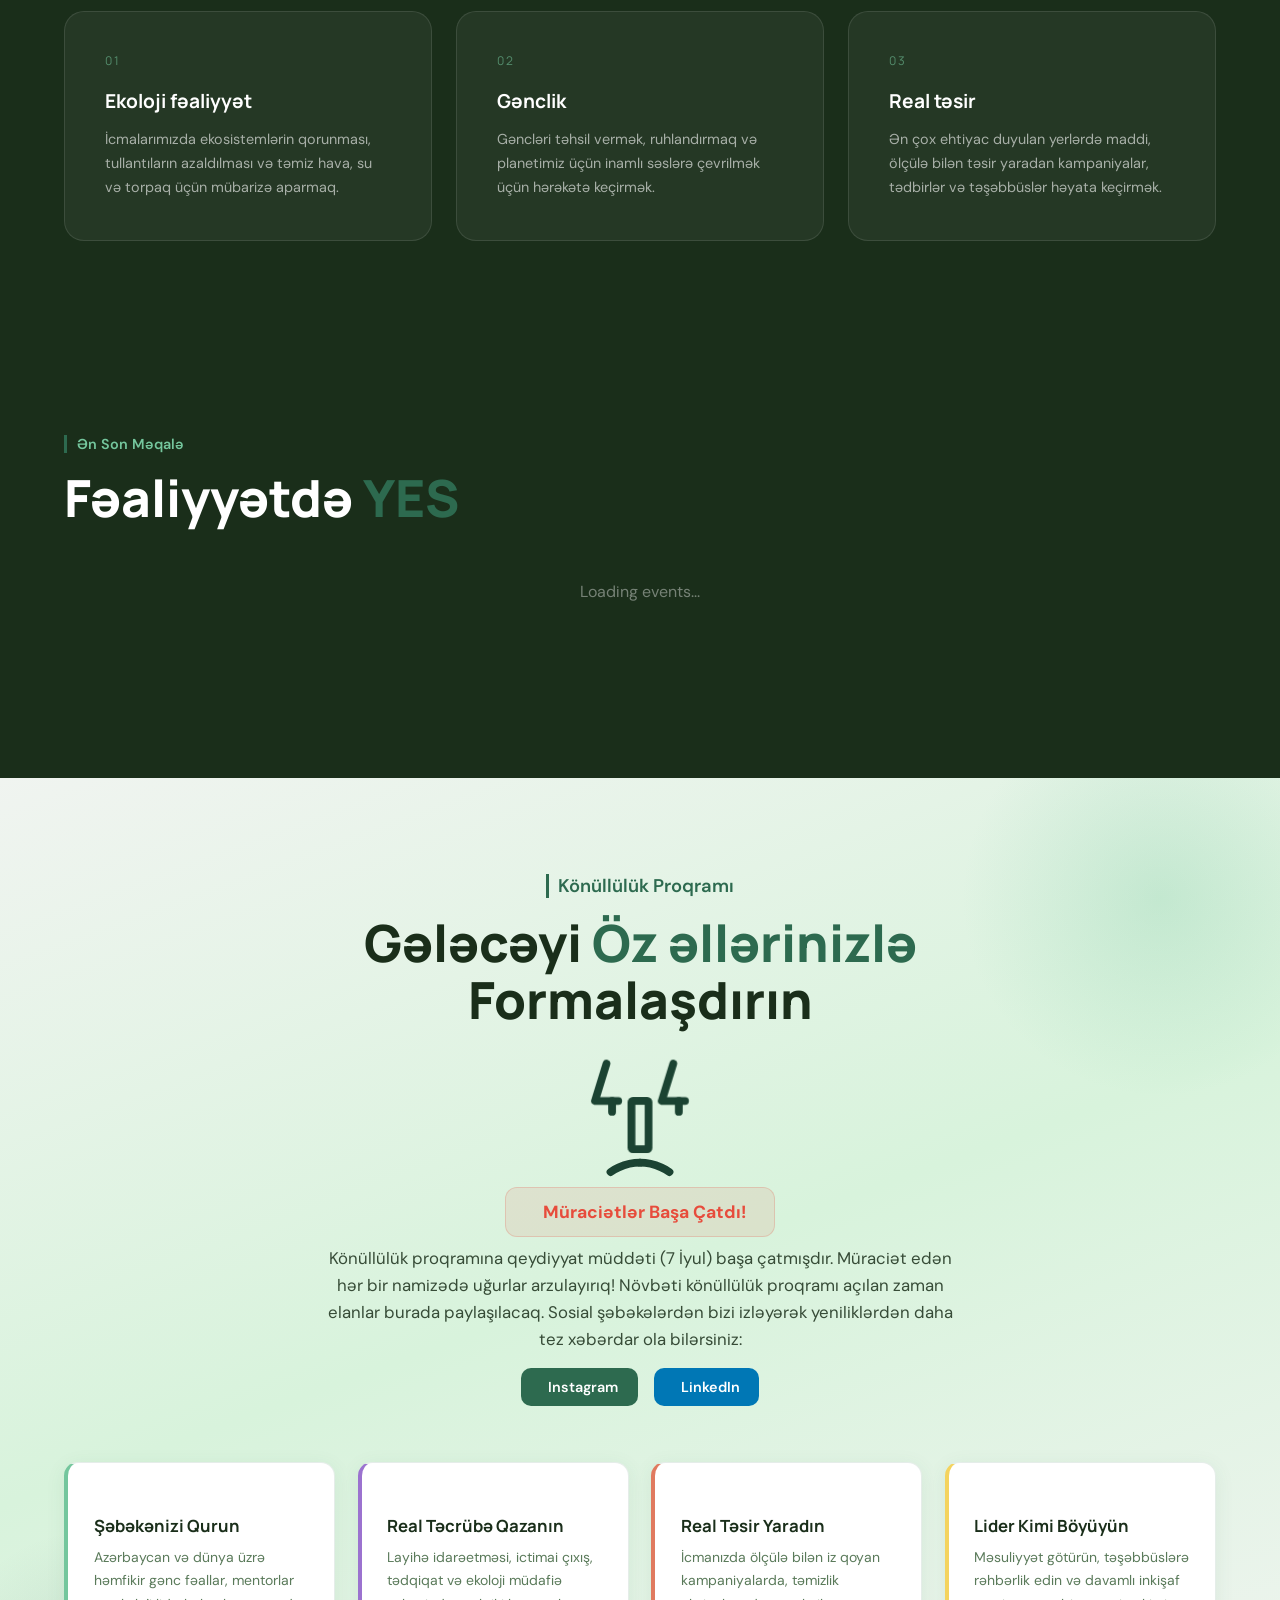
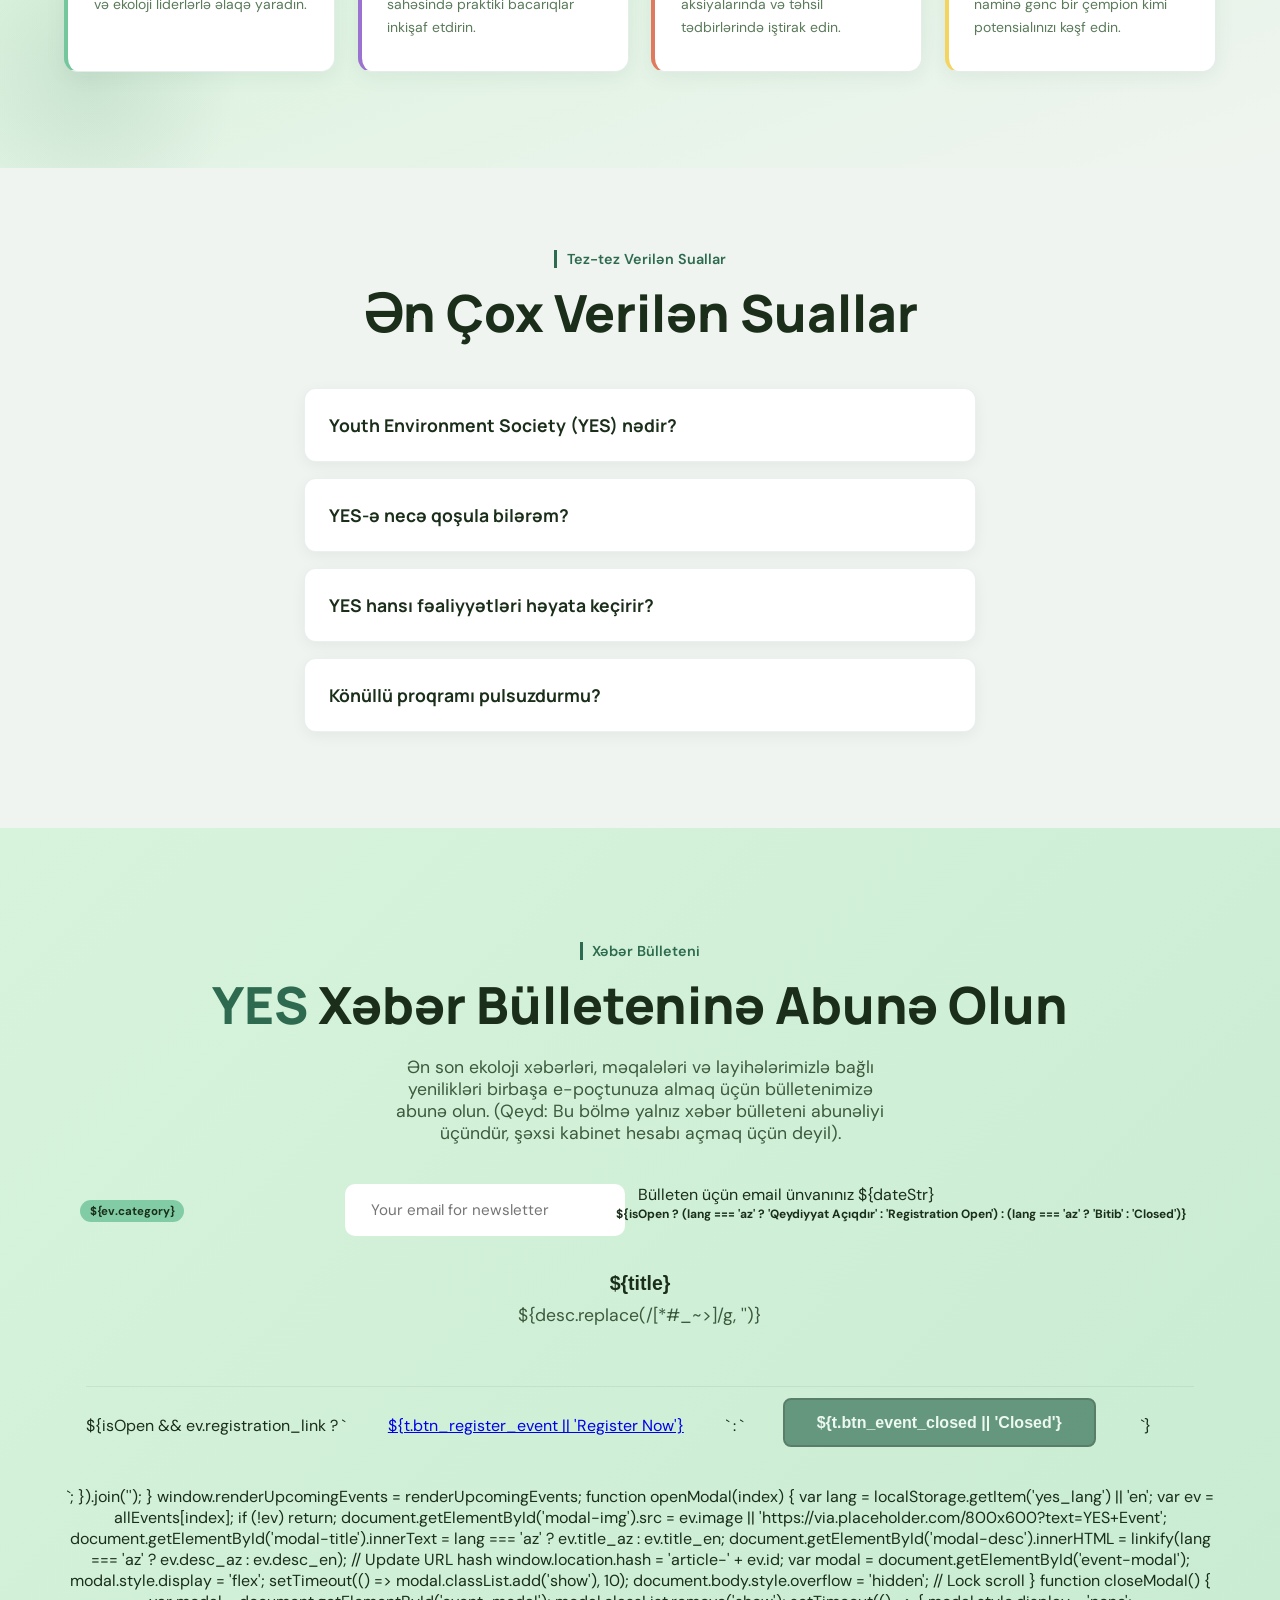
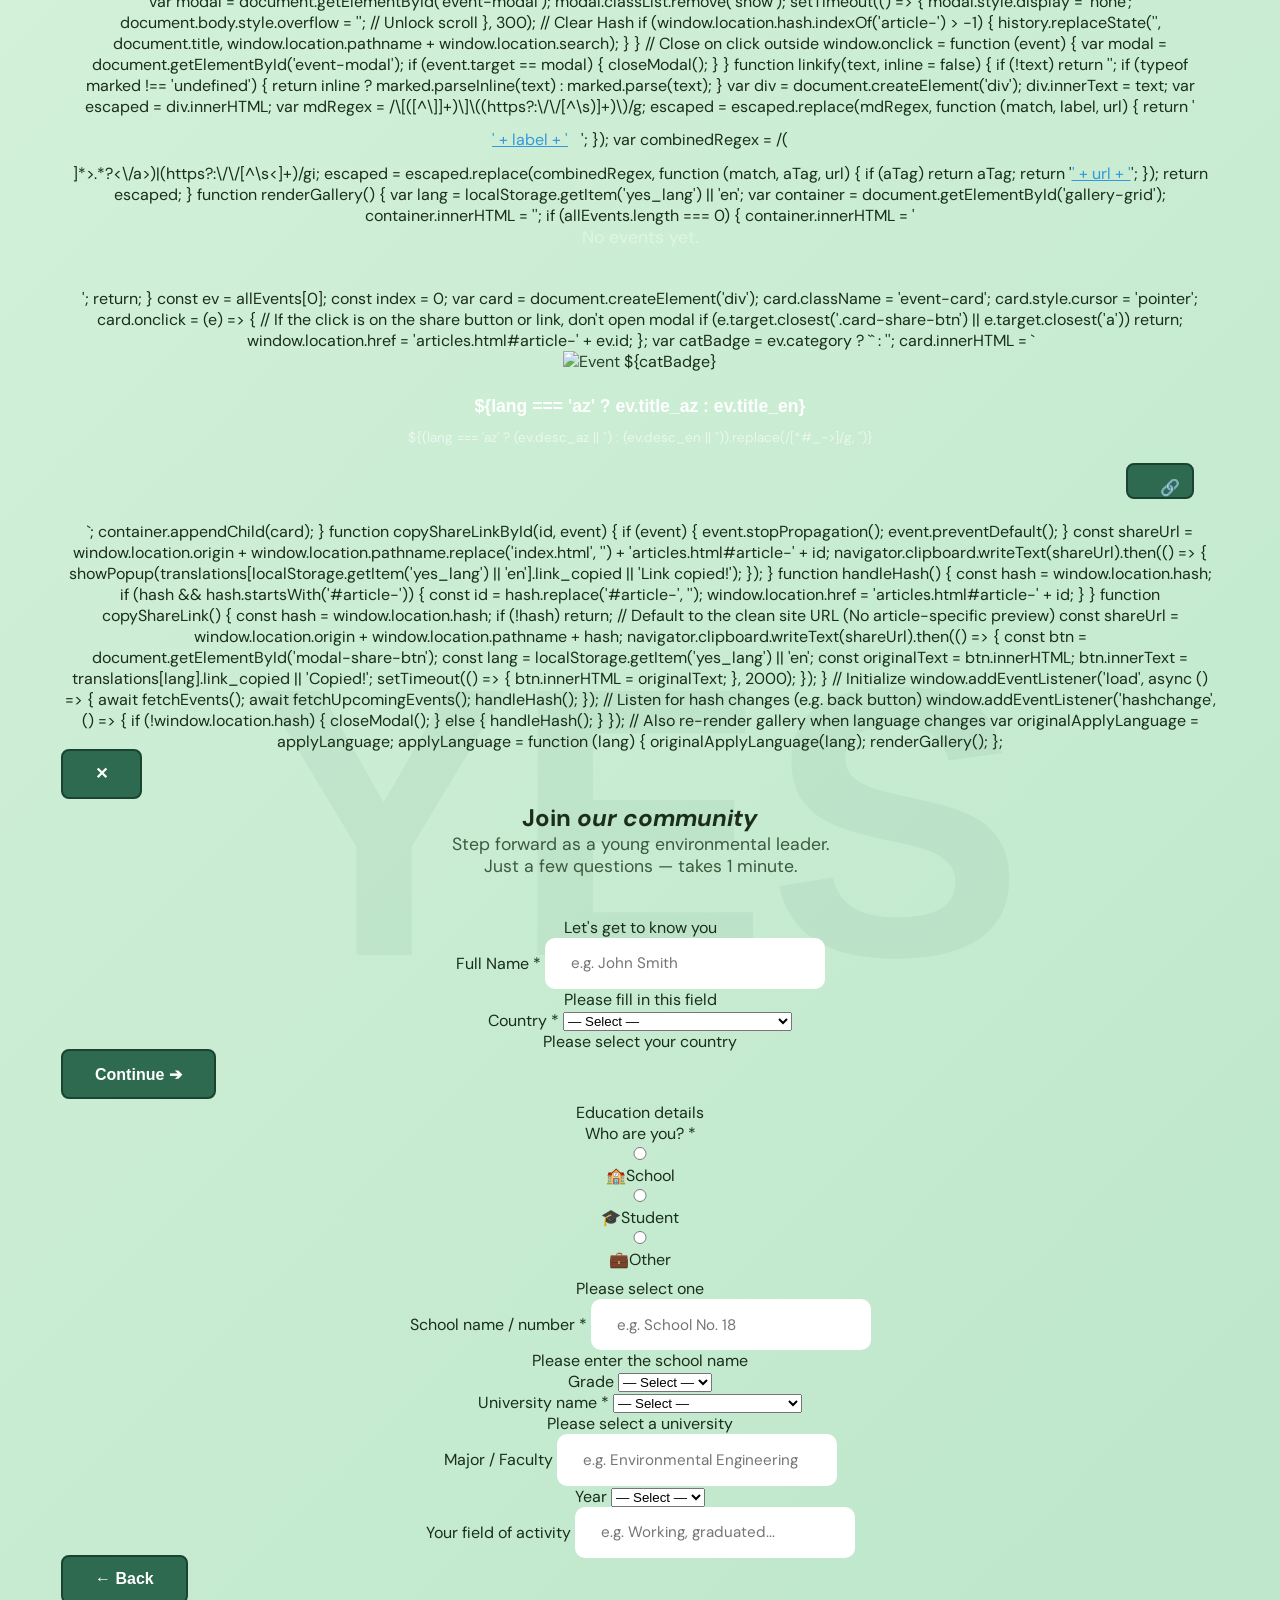
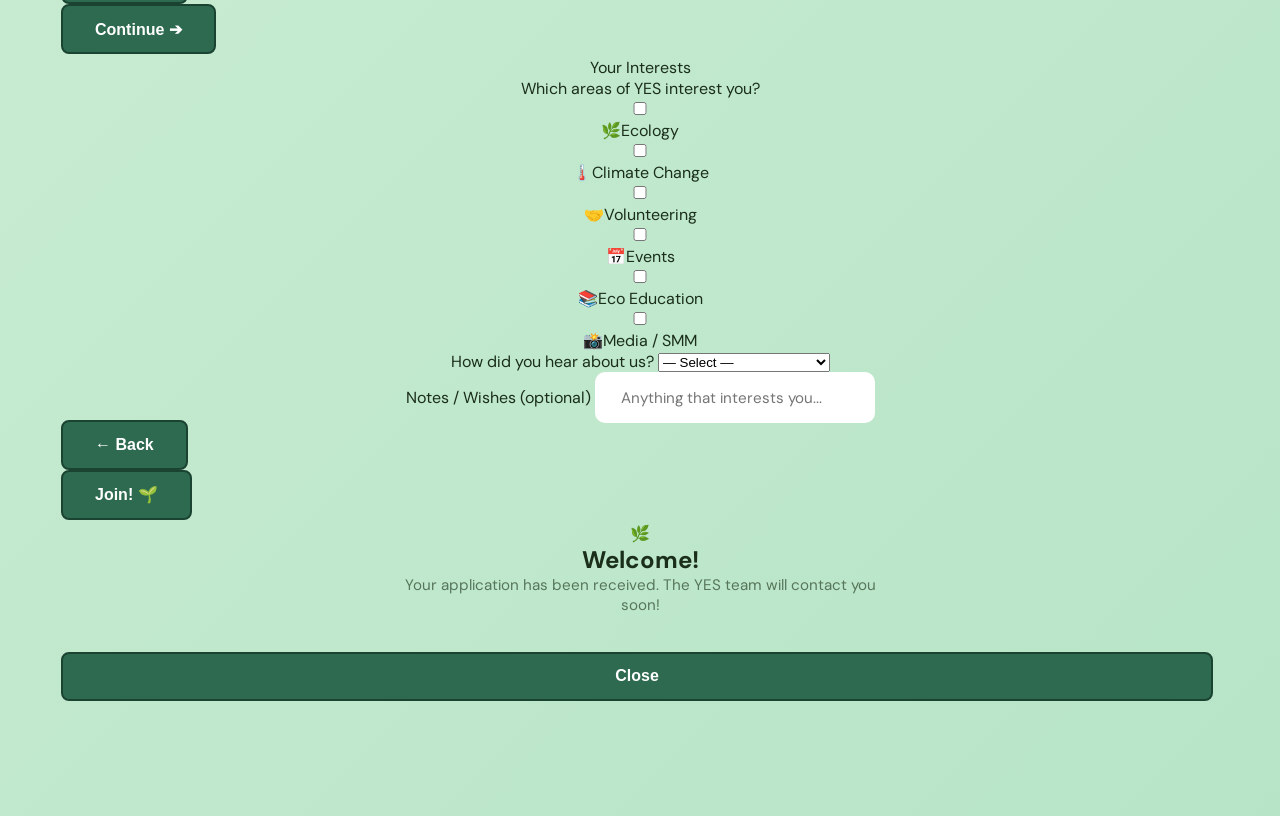
==== commit 1492fd68: "feat: replace text logo with official graphic logo in navbar" ====
--- a/az/index.html
+++ b/az/index.html
@@ -159,7 +159,7 @@
       display: flex;
       align-items: center;
       justify-content: space-between;
-      padding: 1.2rem 5%;
+      padding: 1rem 5%;
       background: rgba(240, 244, 240, 0.85);
       backdrop-filter: blur(12px);
       border-bottom: 1px solid rgba(45, 106, 79, 0.15);
@@ -174,6 +174,18 @@
       font-size: 1.4rem;
       color: var(--green);
       text-decoration: none;
+    }
+
+    .site-logo-img {
+      height: 42px;
+      width: auto;
+      object-fit: contain;
+      display: block;
+      transition: transform 0.2s ease;
+    }
+
+    .logo:hover .site-logo-img {
+      transform: scale(1.02);
     }
 
     .logo-badge {
@@ -1462,6 +1474,10 @@
       .logo-badge {
         font-size: 0.9rem;
         padding: 0.2rem 0.45rem;
+      }
+
+      .site-logo-img {
+        height: 34px;
       }
 
       .logo {
@@ -2252,9 +2268,8 @@
 
   <!-- NAV -->
   <nav>
-    <a class="logo" href="#">
-      <span class="logo-badge">YES</span>
-      <span data-i18n="logo_text">Gənclərin Ekoloji Cəmiyyəti</span>
+    <a class="logo" href="#" aria-label="Youth Environment Society">
+      <img src="logo.png" alt="Youth Environment Society" class="site-logo-img">
     </a>
     <div class="nav-right">
       <ul class="nav-links">
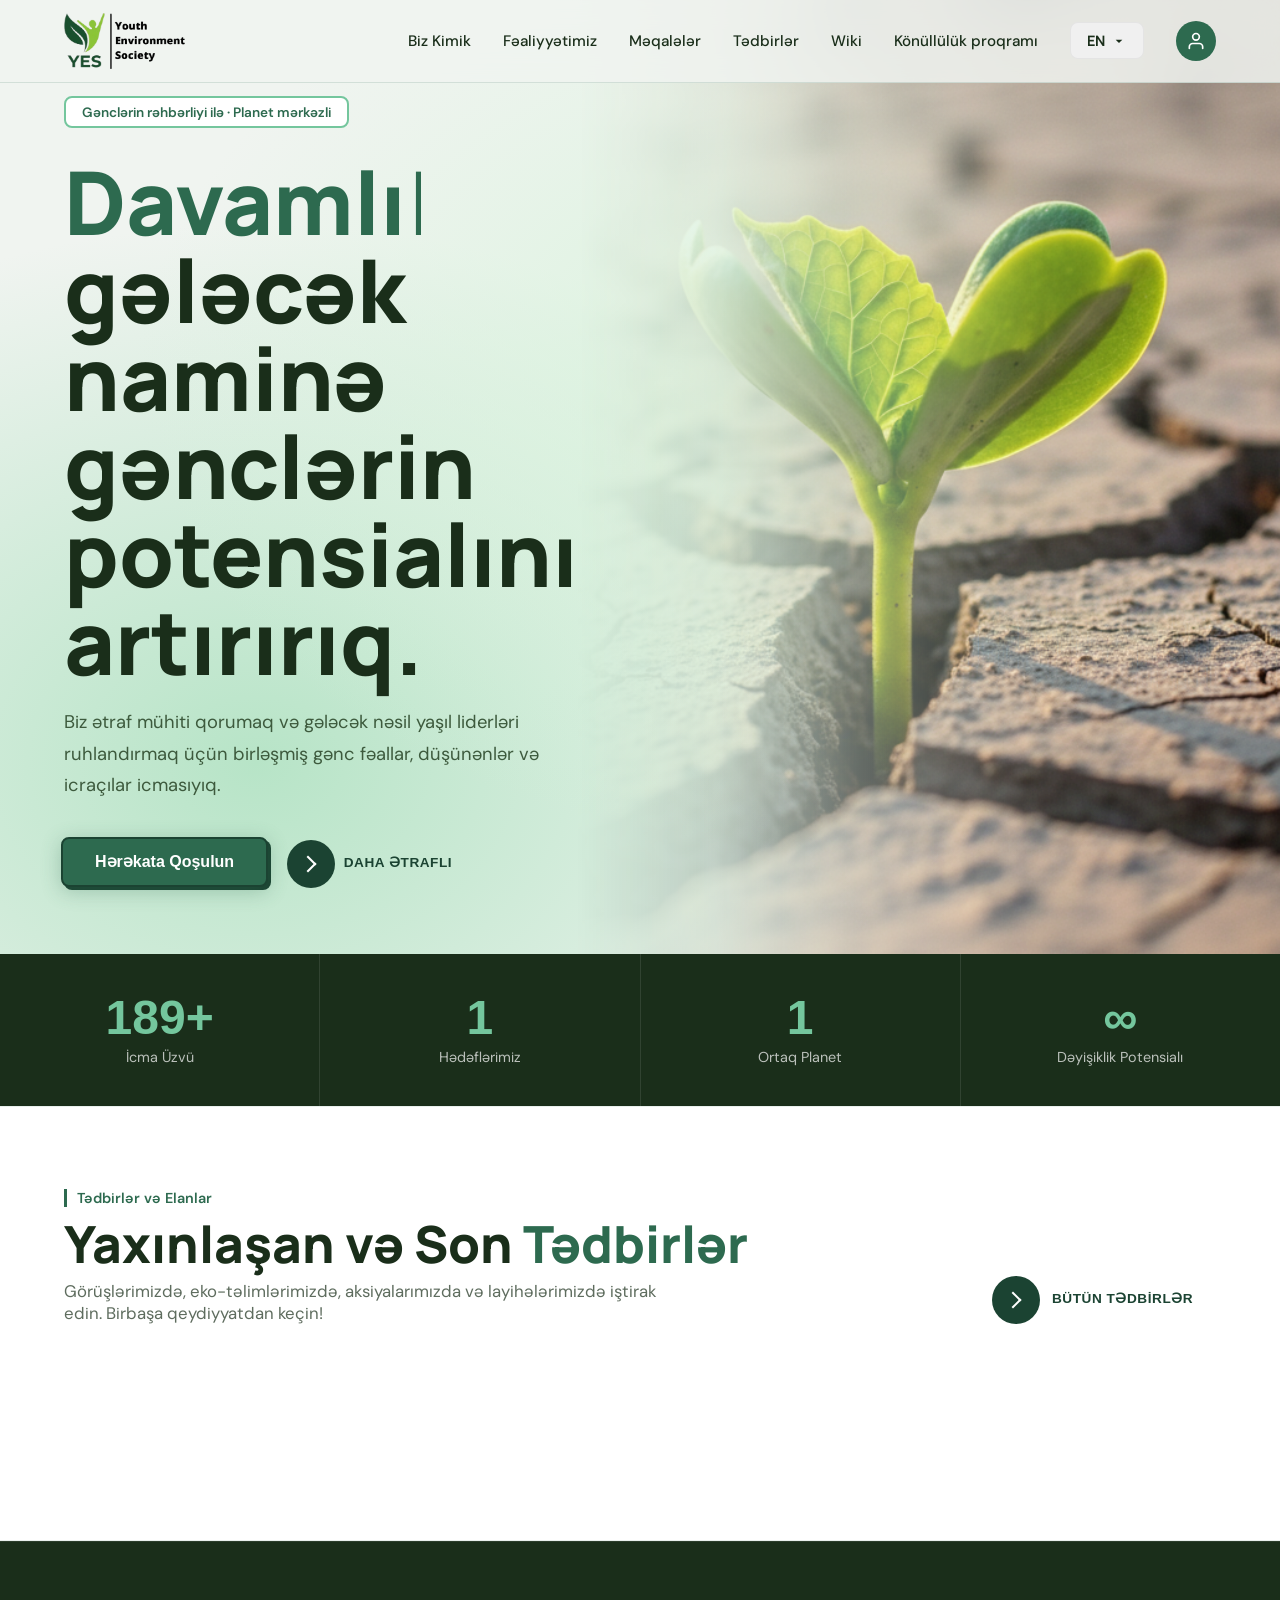
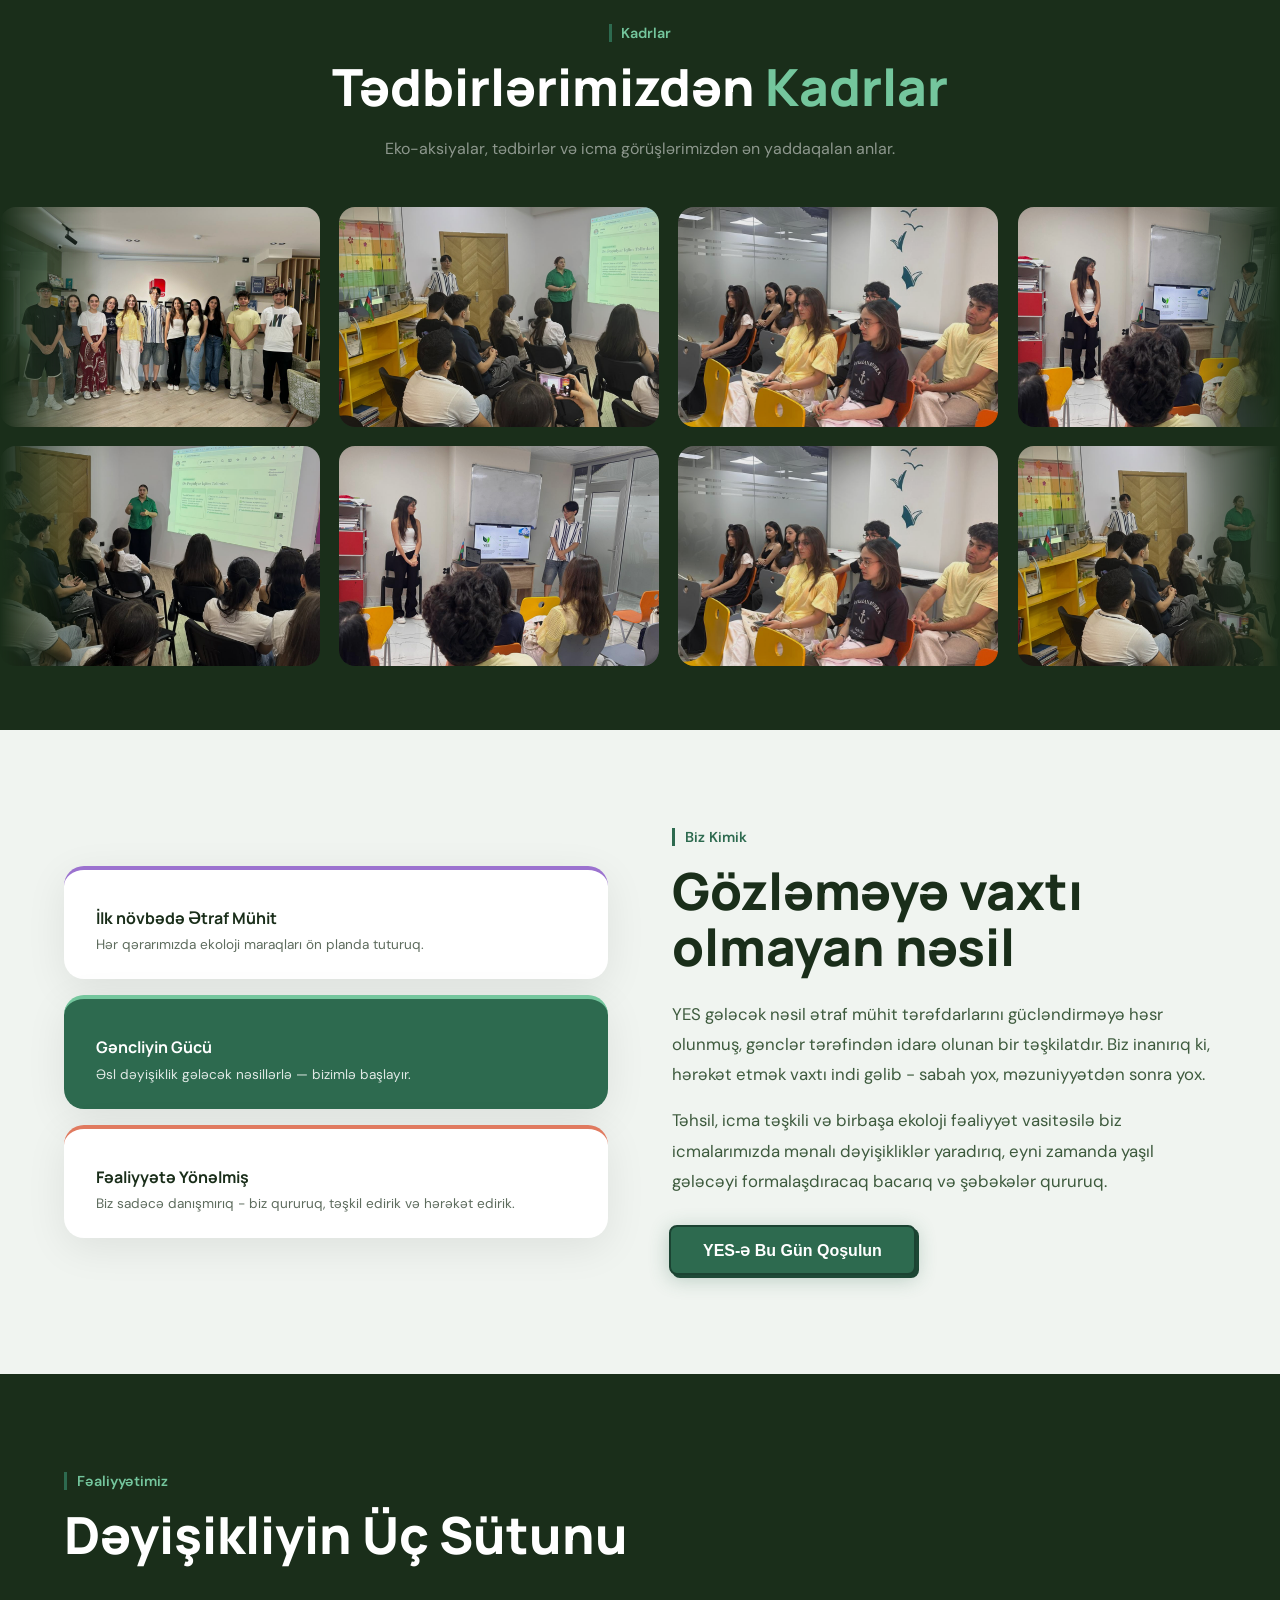
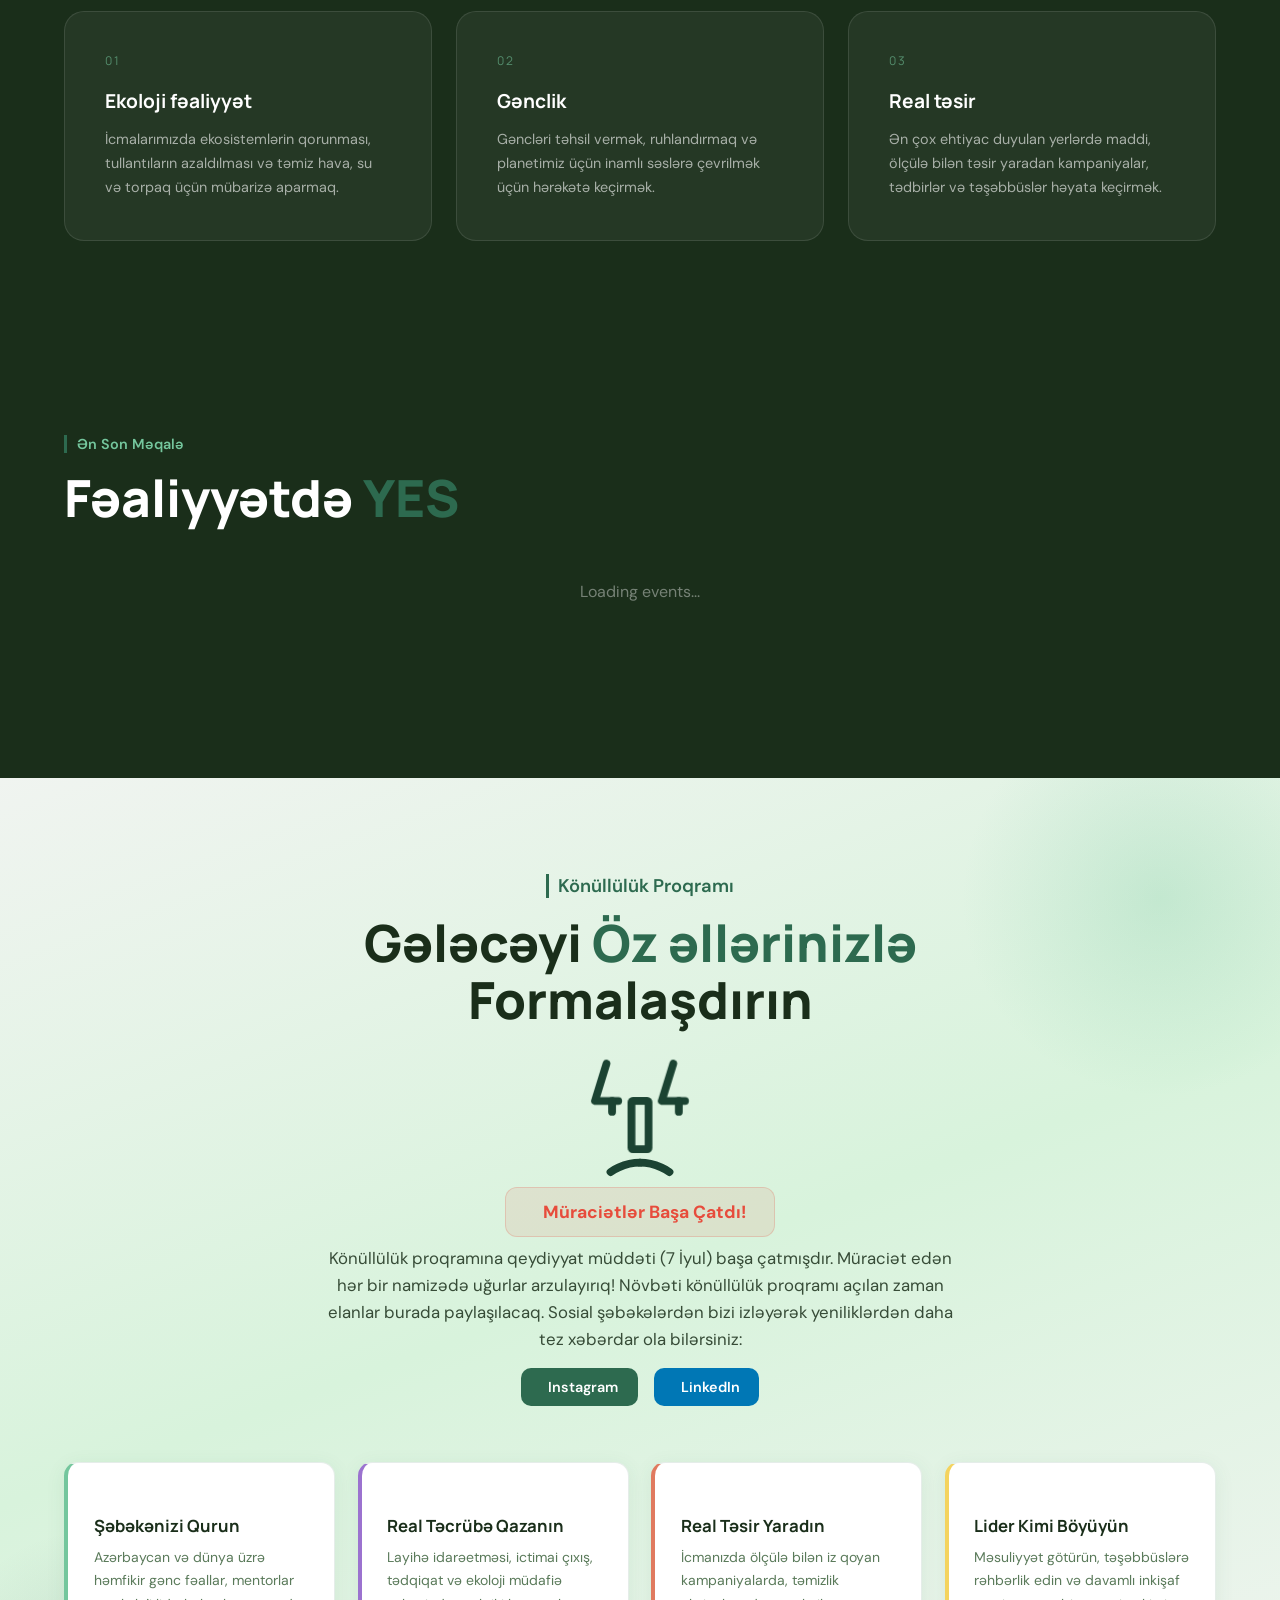
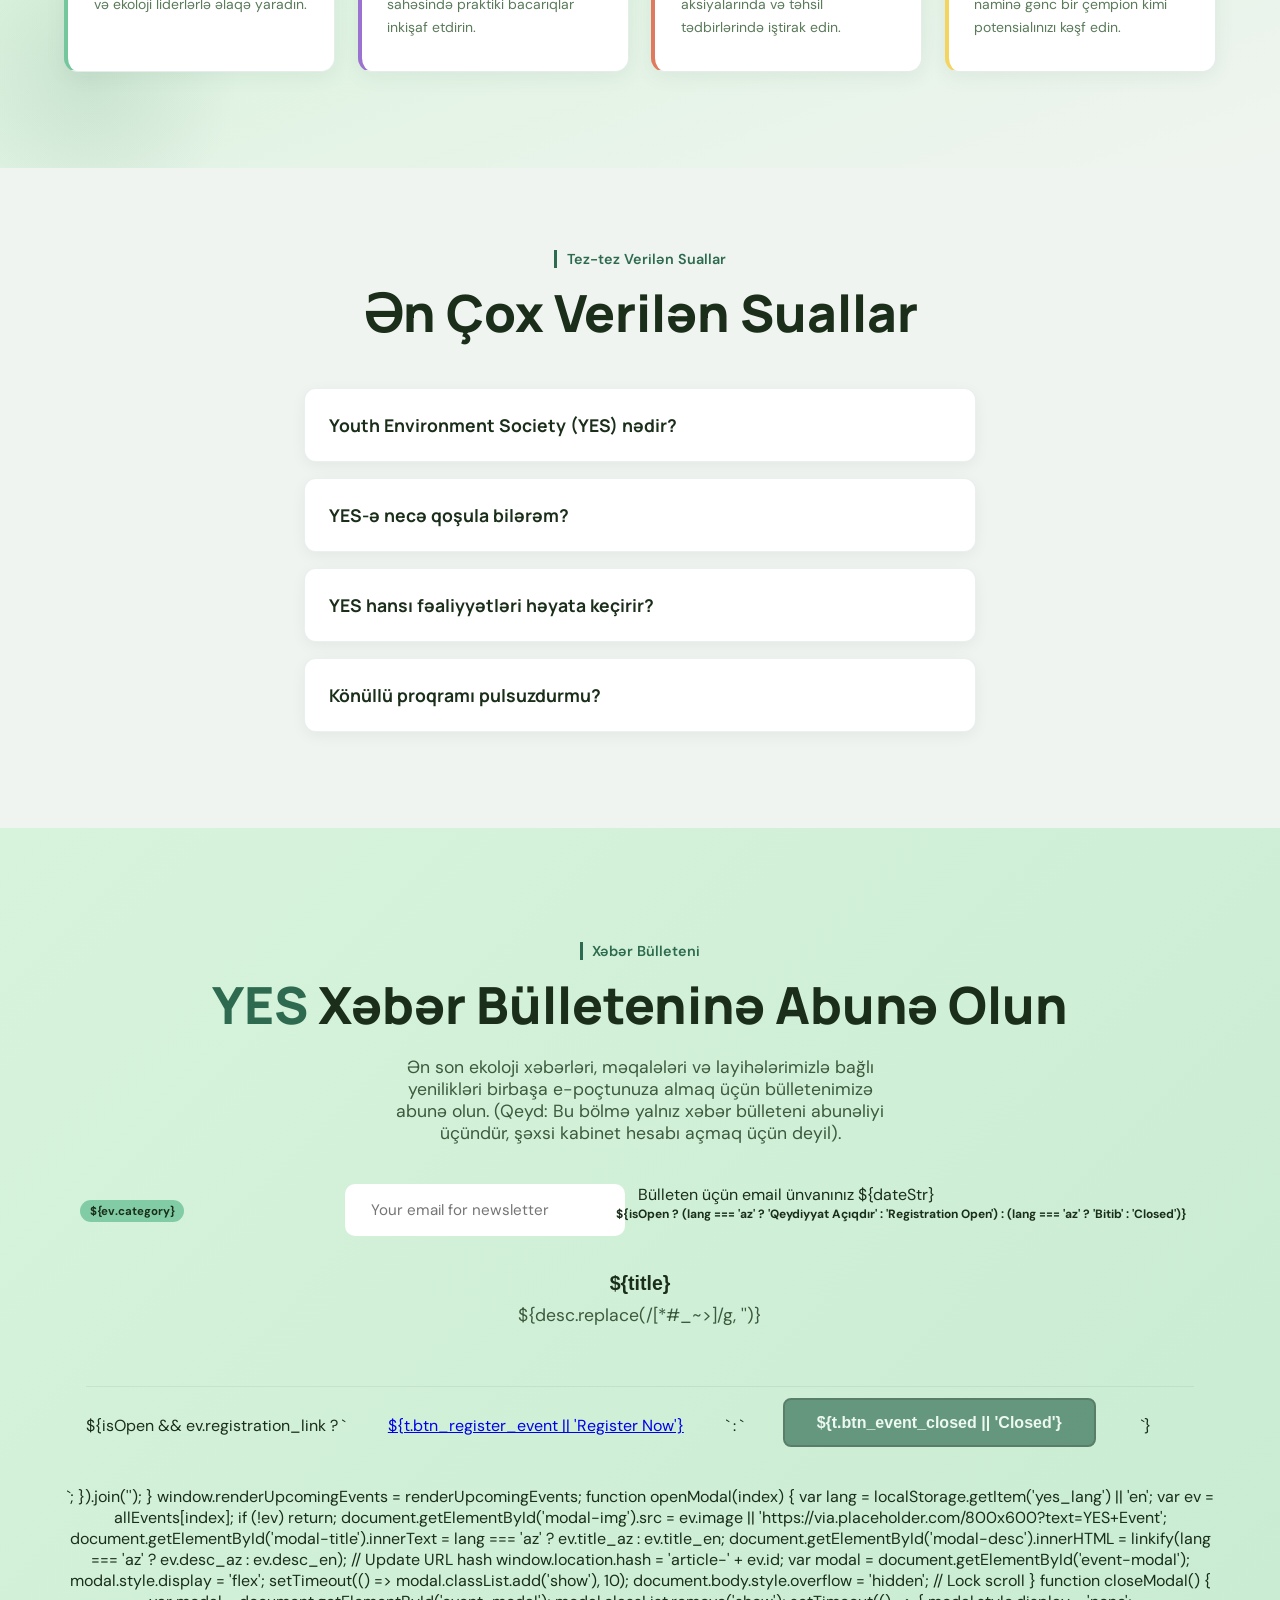
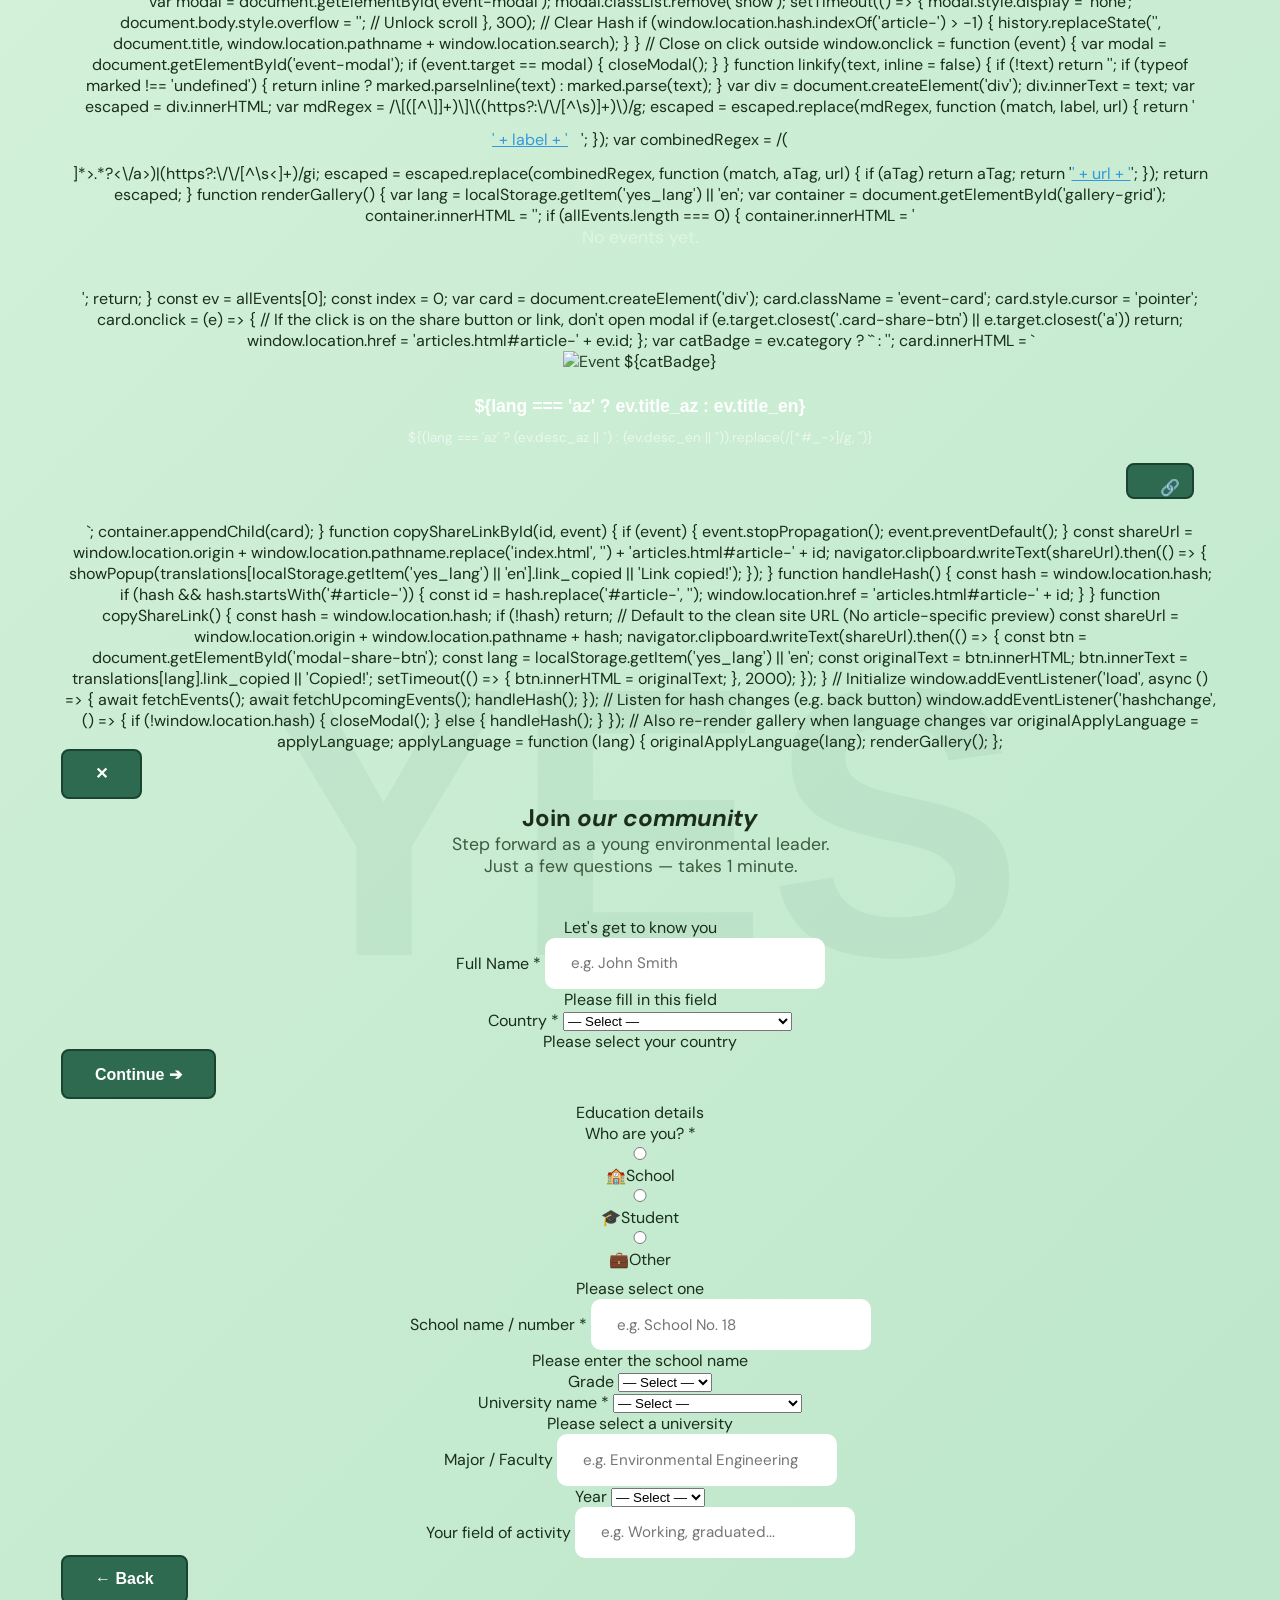
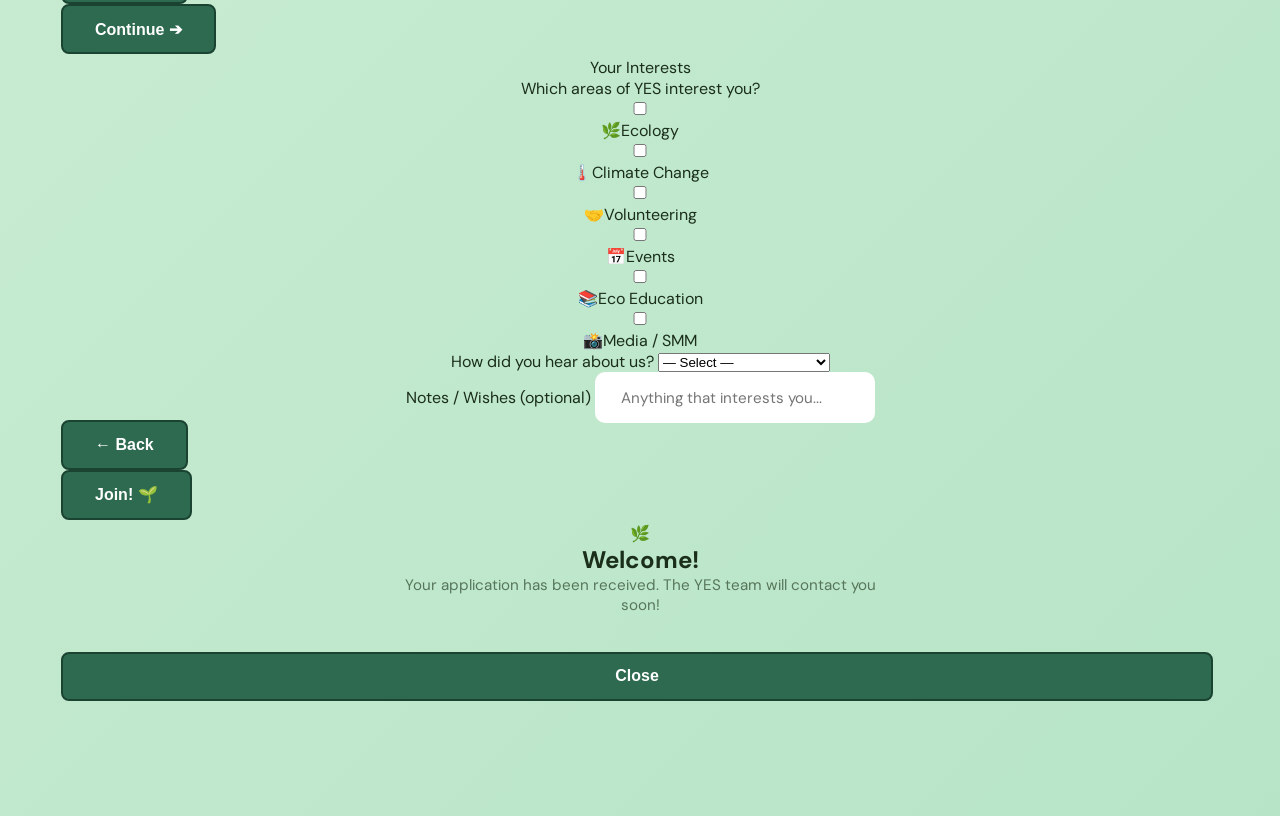
==== commit 6dde4aae: "style: increase navbar logo size to 56px and optimize nav padding" ====
--- a/az/index.html
+++ b/az/index.html
@@ -159,7 +159,7 @@
       display: flex;
       align-items: center;
       justify-content: space-between;
-      padding: 1rem 5%;
+      padding: 0.8rem 5%;
       background: rgba(240, 244, 240, 0.85);
       backdrop-filter: blur(12px);
       border-bottom: 1px solid rgba(45, 106, 79, 0.15);
@@ -177,7 +177,7 @@
     }
 
     .site-logo-img {
-      height: 42px;
+      height: 56px;
       width: auto;
       object-fit: contain;
       display: block;
@@ -1468,7 +1468,7 @@
     /* Small mobile – 480px */
     @media (max-width: 480px) {
       nav {
-        padding: 0.9rem 4%;
+        padding: 0.75rem 4%;
       }
 
       .logo-badge {
@@ -1477,7 +1477,7 @@
       }
 
       .site-logo-img {
-        height: 34px;
+        height: 40px;
       }
 
       .logo {
